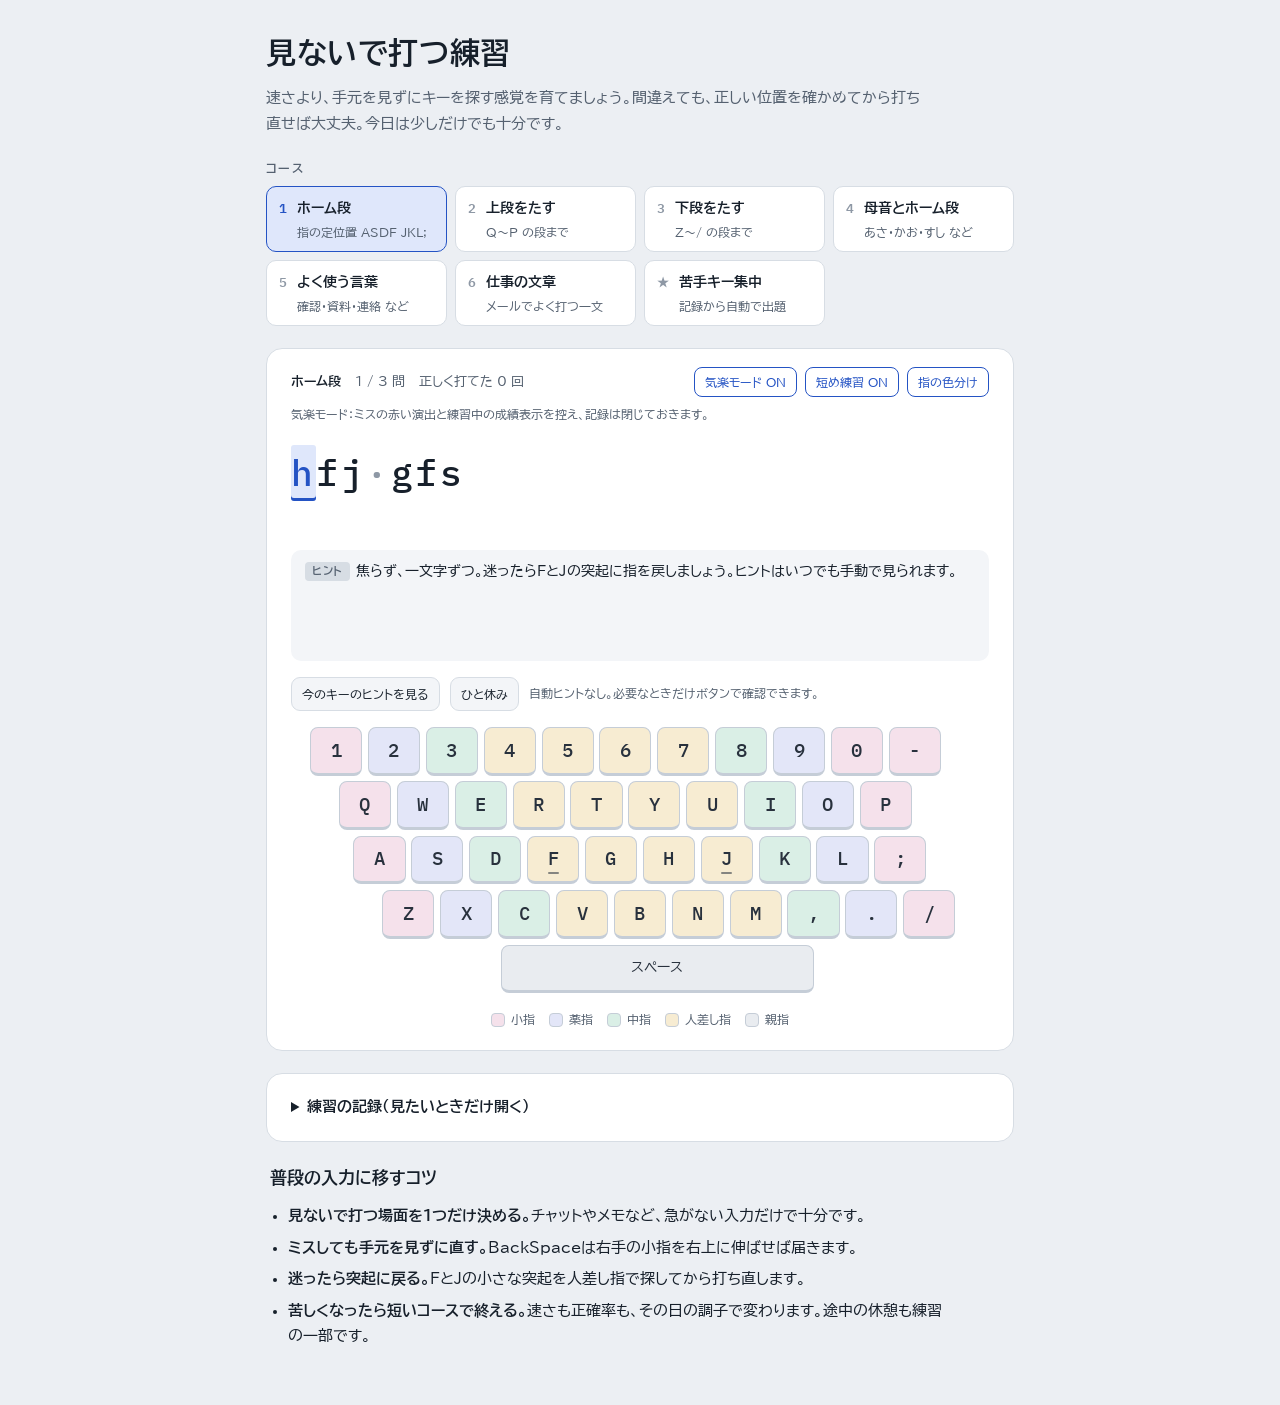
==== index.html @ 34142fe5 "Add files via upload" ====
<!doctype html><html><head><meta charset=utf8><meta name=viewport content="width=device-width,initial-scale=1,viewport-fit=cover"><style>:root{color-scheme:light;box-sizing:border-box;padding-top:env(safe-area-inset-top,0px);padding-bottom:env(safe-area-inset-bottom,0px)}html{scroll-padding-top:env(safe-area-inset-top,0px)}body{margin:0;padding:0;font:14px -apple-system,BlinkMacSystemFont,sans-serif;background:#fff;color:#000}img{max-width:100%}[hidden]:not([hidden=until-found i]){display:none!important}</style></head><body>
<title>見ないで打つ練習</title>
<meta name="claude:viewport-fit-sides" content="cover">
<link rel="preconnect" href="https://fonts.googleapis.com">
<link rel="preconnect" href="https://fonts.gstatic.com" crossorigin>
<link rel="stylesheet" href="https://fonts.googleapis.com/css2?family=BIZ+UDPGothic:wght@400;700&family=IBM+Plex+Mono:wght@500;600&display=swap">
<style>
/* Layout: one-column workbench. Course picker, then the practice card (prompt, instant feedback, keycap keyboard) as the hero; records and habits below. */
:root{
  --bg:#ECEFF3; --surface:#FFFFFF; --surface-2:#F3F5F8; --ink:#17202B; --ink-2:#556170; --ink-3:#8E98A5; --line:#D7DDE4;
  --accent:#2453C4; --accent-soft:#DFE7FB; --on-accent:#FFFFFF;
  --ok:#1C8253; --ok-soft:#DAF0E3; --miss:#C5352B; --miss-soft:#FBE0DD; --on-miss:#FFFFFF;
  --key:#FCFDFE; --key-edge:#C5CDD7; --key-ink:#28313D; --wrong-key:#B66B18; --wrong-key-ring:#F3D69C;
  --f-pinky:#F5E1EB; --f-ring:#E3E6F8; --f-middle:#DAEFE6; --f-index:#F7ECD2; --f-thumb:#E9ECF0;
  --font-jp:"BIZ UDPGothic","Hiragino Sans","Hiragino Kaku Gothic ProN","Yu Gothic","Meiryo",sans-serif;
  --font-mono:"IBM Plex Mono",ui-monospace,"SFMono-Regular",Menlo,Consolas,monospace;
}
@media (prefers-color-scheme: dark){
  :root:not([data-theme="light"]){
    --bg:#11151B; --surface:#192029; --surface-2:#202833; --ink:#E5E9EF; --ink-2:#A0AAB7; --ink-3:#6E7886; --line:#2C3541;
    --accent:#86A6F4; --accent-soft:#223152; --on-accent:#0F1830;
    --ok:#62CC97; --ok-soft:#173428; --miss:#F27D72; --miss-soft:#3F201D; --on-miss:#2A0E0B;
    --key:#232B36; --key-edge:#3A4452; --key-ink:#DCE2EA; --wrong-key:#EFB85A; --wrong-key-ring:#654720;
    --f-pinky:#3A2531; --f-ring:#272C47; --f-middle:#1D3630; --f-index:#3A3220; --f-thumb:#272D36;
    color-scheme:dark;
  }
}
:root[data-theme="dark"]{
  --bg:#11151B; --surface:#192029; --surface-2:#202833; --ink:#E5E9EF; --ink-2:#A0AAB7; --ink-3:#6E7886; --line:#2C3541;
  --accent:#86A6F4; --accent-soft:#223152; --on-accent:#0F1830;
  --ok:#62CC97; --ok-soft:#173428; --miss:#F27D72; --miss-soft:#3F201D; --on-miss:#2A0E0B;
  --key:#232B36; --key-edge:#3A4452; --key-ink:#DCE2EA; --wrong-key:#EFB85A; --wrong-key-ring:#654720;
  --f-pinky:#3A2531; --f-ring:#272C47; --f-middle:#1D3630; --f-index:#3A3220; --f-thumb:#272D36;
  color-scheme:dark;
}
*{box-sizing:border-box}
body{background:var(--bg);color:var(--ink);font-family:var(--font-jp);font-size:15px;line-height:1.7}
.wrap{max-width:780px;margin:0 auto;padding-left:max(16px,env(safe-area-inset-left,0px));padding-right:max(16px,env(safe-area-inset-right,0px));padding-block:28px 56px;display:grid;gap:22px}
h1,h2,h3{margin:0;text-wrap:balance}
p{margin:0}
button{font:inherit;color:inherit;cursor:pointer}
button:focus-visible{outline:2px solid var(--accent);outline-offset:2px}

.head h1{font-size:clamp(24px,5vw,30px);font-weight:700;letter-spacing:.02em}
.head p{color:var(--ink-2);margin-top:6px;max-width:60ch}
.notice{background:var(--accent-soft);color:var(--ink);border-radius:10px;padding:10px 14px;font-size:14px}

.label{font-size:12px;font-weight:700;letter-spacing:.12em;color:var(--ink-2)}
.courses{display:grid;grid-template-columns:repeat(auto-fill,minmax(168px,1fr));gap:8px;margin-top:8px}
.course{display:grid;grid-template-columns:auto 1fr;gap:2px 10px;align-items:baseline;text-align:left;padding:10px 12px;border:1px solid var(--line);border-radius:10px;background:var(--surface)}
.course:hover{border-color:var(--ink-3)}
.course .no{grid-row:span 2;font-family:var(--font-mono);font-weight:600;font-size:13px;color:var(--ink-3)}
.course .nm{font-weight:700;font-size:14px}
.course .ds{font-size:12px;color:var(--ink-2);line-height:1.5}
.course[aria-pressed="true"]{border-color:var(--accent);background:var(--accent-soft)}
.course[aria-pressed="true"] .no{color:var(--accent)}

.card{background:var(--surface);border:1px solid var(--line);border-radius:16px;padding:18px clamp(14px,3vw,24px) 20px}
.practice{display:grid;gap:16px}
.bar{display:flex;flex-wrap:wrap;gap:10px 16px;justify-content:space-between;align-items:center}
.meta{display:flex;flex-wrap:wrap;gap:4px 14px;font-size:13px;color:var(--ink-2);font-variant-numeric:tabular-nums}
.meta b{color:var(--ink)}
.opts{display:flex;flex-wrap:wrap;gap:8px;align-items:center}
.seg{display:inline-flex;align-items:center;border:1px solid var(--line);border-radius:8px;overflow:hidden;font-size:12px}
.seg-label{padding:4px 8px;color:var(--ink-2);background:var(--surface-2);border-right:1px solid var(--line)}
.seg button{border:0;background:transparent;padding:4px 9px}
.seg button[aria-pressed="true"]{background:var(--accent);color:var(--on-accent)}
.toggle{border:1px solid var(--line);border-radius:8px;background:transparent;padding:4px 10px;font-size:12px}
.toggle[aria-pressed="true"]{border-color:var(--accent);color:var(--accent)}

.stage{position:relative;display:grid;gap:12px;min-height:220px}
.prompt{display:grid;gap:4px;min-width:0}
.jp{font-size:clamp(20px,4.2vw,27px);font-weight:700;line-height:1.5}
.kana{font-size:16px;color:var(--ink-2);letter-spacing:.04em}
.kana.big{font-size:clamp(24px,5vw,32px);font-weight:700;color:var(--ink)}
.kana .done{color:var(--ink-3)}
.kana .cur{color:var(--accent);text-decoration:underline;text-underline-offset:5px;text-decoration-thickness:2px}
.romaji{font-family:var(--font-mono);font-weight:500;font-size:clamp(20px,4.4vw,28px);line-height:1.55;word-break:break-all;letter-spacing:.03em;margin-top:4px}
.romaji.big{font-size:clamp(26px,6vw,36px);letter-spacing:.08em}
.ch.done{color:var(--ink-3)}
.ch.sp{color:var(--ink-3)}
.ch.cur{color:var(--accent);background:var(--accent-soft);border-radius:3px;box-shadow:inset 0 -3px 0 var(--accent)}
.ch.cur.err{color:var(--miss);background:var(--miss-soft);box-shadow:inset 0 -3px 0 var(--miss);animation:shake .2s}
@keyframes shake{0%,100%{transform:none}25%{transform:translateX(-3px)}75%{transform:translateX(3px)}}
.ch{display:inline-block}

.fb{background:var(--surface-2);border-radius:10px;padding:10px 14px;font-size:14px;min-height:5.2em;display:grid;gap:4px;align-content:start}
#fbMain{transition:opacity .25s}
#fbMain.faded{opacity:.55}
.fb-hint{color:var(--accent);font-weight:700}
.diag{color:var(--ink-2);font-size:13px}
.tag{display:inline-block;font-size:11px;font-weight:700;letter-spacing:.06em;padding:0 7px;border-radius:4px;margin-right:6px;vertical-align:1px}
.tag.miss{background:var(--miss);color:var(--on-miss)}
.tag.tip{background:var(--line);color:var(--ink-2)}
kbd.kk{font-family:var(--font-mono);font-weight:600;padding:0 7px;border-radius:5px;border:1px solid var(--key-edge);border-bottom-width:2px;background:var(--key);color:var(--key-ink);font-size:.95em}
kbd.kk.miss{background:var(--miss);color:var(--on-miss);border-color:var(--miss)}
kbd.kk.ok{background:var(--ok-soft);color:var(--ok);border-color:var(--ok)}
kbd.kk.nx{background:var(--accent-soft);color:var(--accent);border-color:var(--accent)}

.veil{position:absolute;inset:0;border:1px dashed var(--accent);border-radius:12px;background:color-mix(in srgb,var(--surface) 88%,transparent);color:var(--accent);font-weight:700;font-size:15px;display:grid;place-items:center;padding:16px}

.summary{display:grid;gap:14px}
.sum-nums{display:grid;grid-template-columns:repeat(3,1fr);gap:8px}
.sum-nums div{display:grid;gap:0;padding:10px 12px;border-radius:10px;background:var(--surface-2)}
.sum-nums .n{font-family:var(--font-mono);font-weight:600;font-size:clamp(24px,5vw,32px);font-variant-numeric:tabular-nums;line-height:1.2}
.sum-nums .n small{font-size:.5em;margin-left:2px;color:var(--ink-2)}
.sum-nums .l{font-size:12px;color:var(--ink-2)}
.sum-msg{max-width:60ch}
.sum-miss h3,.rec h3{font-size:13px;font-weight:700;color:var(--ink-2);margin-bottom:6px}
.plist{list-style:none;margin:0;padding:0;display:grid;gap:6px;font-size:14px}
.plist li{display:grid;gap:0}
.plist .d{font-size:12px;color:var(--ink-2)}
.sum-actions{display:flex;flex-wrap:wrap;gap:8px}
.btn{border:1px solid var(--line);background:var(--surface);border-radius:9px;padding:8px 14px;font-weight:700;font-size:14px}
.btn.primary{background:var(--accent);border-color:var(--accent);color:var(--on-accent)}
.btn kbd{font-family:var(--font-mono);font-size:11px;font-weight:500;opacity:.8;margin-left:6px}

.kb{container-type:inline-size;width:100%;max-width:660px;margin-inline:auto}
.kb.mini{max-width:420px;margin-inline:0}
.kb-rows{--k:min(54px,7.4vw);display:grid;gap:calc(var(--k)*.1)}
@supports (width:1cqw){.kb-rows{--k:calc(100cqw / 11.4)}}
.kb-row{display:flex;gap:calc(var(--k)*.1);padding-left:calc(var(--k)*var(--off,0))}
.space-row{padding-left:calc(var(--k)*3.3)}
.key{position:relative;flex:none;width:calc(var(--k)*.9);height:calc(var(--k)*.84);display:grid;place-items:center;background:var(--key);border:1px solid var(--key-edge);border-bottom-width:3px;border-radius:calc(var(--k)*.14);font-family:var(--font-mono);font-weight:500;font-size:max(10px,calc(var(--k)*.32));color:var(--key-ink);transition:background-color .15s,color .15s,border-color .15s}
.key.space{width:calc(var(--k)*5.4);font-family:var(--font-jp);font-size:max(10px,calc(var(--k)*.24))}
.key.bump::after{content:"";position:absolute;bottom:16%;left:39%;width:22%;height:2px;border-radius:1px;background:currentColor;opacity:.55}
.kb.fingers .key.f-pinky{background:var(--f-pinky)}
.kb.fingers .key.f-ring{background:var(--f-ring)}
.kb.fingers .key.f-middle{background:var(--f-middle)}
.kb.fingers .key.f-index{background:var(--f-index)}
.kb.fingers .key.f-thumb{background:var(--f-thumb)}
.key.is-next{background:var(--accent-soft)!important;border-color:var(--accent);color:var(--accent);box-shadow:0 0 0 2px var(--accent)}
.key.is-miss{background:var(--key)!important;border:2px solid var(--wrong-key);border-bottom-width:3px;color:var(--key-ink);box-shadow:0 0 0 3px var(--wrong-key-ring);z-index:2}
.key.is-roundmiss{background:var(--miss-soft)!important;border-color:var(--miss);color:var(--miss)}
.key.is-roundmiss::before{content:attr(data-n);position:absolute;top:-7px;right:-7px;min-width:17px;height:17px;padding:0 4px;border-radius:9px;background:var(--miss);color:var(--on-miss);font-size:10px;line-height:17px;text-align:center;font-family:var(--font-mono);z-index:1}
.key.hit{animation:hit .16s ease-out}
@keyframes hit{0%{transform:translateY(2px)}100%{transform:none}}
.key.heat{background:color-mix(in srgb,var(--miss) var(--h),var(--key))!important}
.key.heat.hot{color:var(--on-miss);border-color:var(--miss)}

.legend{display:flex;flex-wrap:wrap;gap:6px 14px;justify-content:center;font-size:12px;color:var(--ink-2)}
.legend span{display:inline-flex;align-items:center;gap:6px}
.legend i{width:14px;height:14px;border-radius:4px;border:1px solid var(--key-edge);display:inline-block}

.rec{display:grid;gap:18px}
.rec-head{display:flex;flex-wrap:wrap;gap:8px;justify-content:space-between;align-items:center}
.rec-head h2,.tips h2{font-size:17px;font-weight:700}
.rec-grid{display:grid;grid-template-columns:minmax(0,1.25fr) minmax(0,1fr);gap:20px;align-items:start}
.note{font-size:12px;color:var(--ink-2);margin-top:8px}
.empty{font-size:14px;color:var(--ink-2)}
.reset{display:flex;gap:6px;align-items:center;font-size:13px}
.reset .btn{padding:4px 10px;font-size:12px}
.reset .btn.danger{background:var(--miss);border-color:var(--miss);color:var(--on-miss)}
.tbl-wrap{overflow-x:auto}
table{border-collapse:collapse;width:100%;font-size:13px;font-variant-numeric:tabular-nums}
th,td{text-align:left;padding:6px 10px 6px 0;border-bottom:1px solid var(--line);white-space:nowrap}
th{font-weight:700;color:var(--ink-2);font-size:12px}
td.num,th.num{text-align:right}

.tips{display:grid;gap:10px;padding-inline:4px}
.tips ul{margin:0;padding-left:1.2em;display:grid;gap:6px;max-width:62ch}
.tips b{font-weight:700}

/* 静かに学べる補助UI */
/* 間違えて押したキーは、穏やかな琥珀色の枠で場所を知らせる。 */
.key-guide{display:flex;flex-wrap:wrap;align-items:center;justify-content:center;gap:8px 20px;margin-top:12px;padding:9px 12px;border-radius:9px;background:var(--surface-2);color:var(--ink-2);font-size:12px}
.key-guide span{display:inline-flex;align-items:center;gap:7px}
.key-guide .swatch{display:inline-block;width:15px;height:15px;border-radius:4px;background:var(--key);border:2px solid var(--wrong-key);box-shadow:0 0 0 2px var(--wrong-key-ring)}
.key-guide .swatch.next{background:var(--accent-soft);border-color:var(--accent);box-shadow:0 0 0 2px var(--accent-soft)}
.practice-actions{display:flex;flex-wrap:wrap;align-items:center;gap:8px 10px}
.practice-actions .btn{font-size:12px;padding:6px 10px}
.btn.subtle{background:var(--surface-2);border-color:var(--line);font-weight:500}
.practice-note{font-size:12px;color:var(--ink-2);line-height:1.6}
.mode-desc{color:var(--ink-2);font-size:12px;line-height:1.7;margin-top:-9px}
.pause-panel{position:absolute;inset:0;z-index:3;background:var(--surface);border:1px solid var(--line);border-radius:12px;display:grid;place-items:center;text-align:center;padding:20px}
.pause-panel>div{display:grid;justify-items:center;gap:12px;max-width:35ch}
.pause-panel p{color:var(--ink-2);font-size:14px}
.pause-panel .pause-title{font-weight:700;color:var(--ink);font-size:20px}
.record-summary{cursor:pointer;font-weight:700;padding:2px 0;list-style-position:inside}
.records-content{display:grid;gap:18px;padding-top:20px}
.sum-nums.calm{grid-template-columns:repeat(2,1fr)}
.sum-miss details,.sum-miss summary{font-size:13px}
.sum-miss summary{cursor:pointer;color:var(--ink-2);font-weight:700;margin-bottom:8px}
.practice.is-calm .ch.cur.err{animation:none}
@media(max-width:420px){.sum-nums.calm .n{font-size:23px}}


@media (max-width:620px){.rec-grid{grid-template-columns:minmax(0,1fr)}.kb.mini{max-width:none}}
@media (prefers-reduced-motion:reduce){.ch.cur.err,.key.hit{animation:none}*{transition:none!important}}
</style>

<div class="wrap">
  <header class="head">
    <h1>見ないで打つ練習</h1>
    <p>速さより、手元を見ずにキーを探す感覚を育てましょう。間違えても、正しい位置を確かめてから打ち直せば大丈夫。今日は少しだけでも十分です。</p>
  </header>

  <p class="notice" id="touchNote" hidden>このページはパソコンのキーボードで使います。PCのブラウザでこのページを開いて練習してください。</p>

  <section aria-labelledby="cTitle">
    <h2 id="cTitle" class="label">コース</h2>
    <div class="courses" id="courses"></div>
  </section>

  <section class="card practice" aria-label="練習">
    <div class="bar">
      <div class="meta" id="meta"></div>
      <div class="opts">
        <button class="toggle" id="calmBtn" aria-pressed="true">気楽モード ON</button>
        <button class="toggle" id="shortBtn" aria-pressed="true">短め練習 ON</button>
        <button class="toggle" id="fingerBtn" aria-pressed="true">指の色分け</button>
      </div>
    </div>
    <p class="mode-desc" id="modeDesc">気楽モードではミスの赤い演出と練習中の成績表示を控え、記録は閉じておきます。</p>

    <div class="stage">
      <div class="prompt" id="prompt">
        <p class="jp" id="jp"></p>
        <p class="kana" id="kana"></p>
        <p class="romaji" id="romaji" aria-label="打つローマ字"></p>
      </div>
      <div class="fb" id="fb" aria-live="polite">
        <p id="fbMain"></p>
        <p id="fbHint" class="fb-hint"></p>
      </div>
      <div class="summary" id="summary" hidden></div>
      <div class="pause-panel" id="pausePanel" hidden>
        <div>
          <p class="pause-title">ひと休みしましょう</p>
          <p>肩と指の力を抜いて、再開したくなったら戻ってください。休憩時間は打鍵速度の計算に含めません。</p>
          <button class="btn primary" id="resumeBtn">練習に戻る</button>
        </div>
      </div>
      <button class="veil" id="veil" hidden>ここをクリックしてから打ち始めてください</button>
    </div>

    <div class="practice-actions" id="practiceActions">
      <button class="btn subtle" id="revealBtn" type="button">今のキーのヒントを見る</button>
      <button class="btn subtle" id="pauseBtn" type="button">ひと休み</button>
      <span class="practice-note">自動ヒントなし。必要なときだけボタンで確認できます。</span>
    </div>
    <div class="kb fingers" id="kb"></div>
    <div class="key-guide" id="keyGuide" hidden aria-live="polite"></div>
    <div class="legend" aria-label="指の色">
      <span><i style="background:var(--f-pinky)"></i>小指</span>
      <span><i style="background:var(--f-ring)"></i>薬指</span>
      <span><i style="background:var(--f-middle)"></i>中指</span>
      <span><i style="background:var(--f-index)"></i>人差し指</span>
      <span><i style="background:var(--f-thumb)"></i>親指</span>
    </div>
  </section>

  <section class="card rec" aria-label="練習の記録">
    <details id="recordsFold" open>
      <summary class="record-summary">練習の記録（見たいときだけ開く）</summary>
      <div class="records-content">
    <div class="rec-head">
      <h2 id="rTitle">間違えやすいキー</h2>
      <div class="reset" id="reset"></div>
    </div>
    <div class="rec-grid">
      <div>
        <div class="kb mini" id="kbHeat"></div>
        <p class="note">赤いほどミスの割合が高いキーです（3回以上打ったキーだけ色がつきます）。</p>
      </div>
      <div style="display:grid;gap:16px">
        <div><h3>ミスの多いキー</h3><div id="weakList"></div></div>
        <div><h3>よくある押し間違い</h3><div id="pairList"></div></div>
      </div>
    </div>
    <div>
      <h3>最近の練習</h3>
      <div class="tbl-wrap" id="hist"></div>
    </div>
      </div>
    </details>
  </section>

  <section class="tips" aria-labelledby="tTitle">
    <h2 id="tTitle">普段の入力に移すコツ</h2>
    <ul>
      <li><b>見ないで打つ場面を1つだけ決める。</b>チャットやメモなど、急がない入力だけで十分です。</li>
      <li><b>ミスしても手元を見ずに直す。</b>BackSpaceは右手の小指を右上に伸ばせば届きます。</li>
      <li><b>迷ったら突起に戻る。</b>FとJの小さな突起を人差し指で探してから打ち直します。</li>
      <li><b>苦しくなったら短いコースで終える。</b>速さも正確率も、その日の調子で変わります。途中の休憩も練習の一部です。</li>
    </ul>
  </section>
</div>

<script>
(function(){
"use strict";
// ---------- keyboard model ----------
const ROWS=[
  {off:0,   keys:"1234567890-".split("")},
  {off:0.5, keys:"qwertyuiop".split("")},
  {off:0.75,keys:"asdfghjkl;".split("")},
  {off:1.25,keys:"zxcvbnm,./".split("")}
];
const COLF=["L5","L4","L3","L2","L2","R2","R2","R3","R4","R5","R5"];
const KEY={};
ROWS.forEach((row,r)=>row.keys.forEach((k,c)=>{KEY[k]={f:COLF[c],r:r};}));
KEY[" "]={f:"T",r:4};
const FN={L5:"左手の小指",L4:"左手の薬指",L3:"左手の中指",L2:"左手の人差し指",R2:"右手の人差し指",R3:"右手の中指",R4:"右手の薬指",R5:"右手の小指",T:"親指"};
const FCLS={L5:"pinky",L4:"ring",L3:"middle",L2:"index",R2:"index",R3:"middle",R4:"ring",R5:"pinky",T:"thumb"};
const ROWN=["数字の段","上の段","ホーム段","下の段","スペース"];
const lab=k=>k===" "?"スペース":k.toUpperCase();
const esc=s=>String(s).replace(/[&<>"]/g,c=>({"&":"&amp;","<":"&lt;",">":"&gt;",'"':"&quot;"}[c]));

function diag(exp,got){
  const a=KEY[exp],b=KEY[got]; if(!a||!b) return "";
  if(a.f==="T") return "スペースキーは親指で打ちます。";
  if(b.f==="T") return "スペースキーを押していました。";
  if(a.f===b.f){
    if(a.r!==b.r) return "指は合っています。"+ROWN[b.r]+"を押していて、正しくは"+ROWN[a.r]+"です。";
    return "指は合っています。人差し指が受け持つ2列のうち、となりの列を押しています。";
  }
  if(a.f[0]===b.f[0]) return "同じ手の別の指です。"+FN[a.f].slice(3)+"で打つキーに、"+FN[b.f].slice(3)+"が出ていました。";
  return "反対の手のキーです。"+FN[a.f]+"で打ちます。";
}
function shortDiag(exp,got){
  const a=KEY[exp],b=KEY[got]; if(!a||!b) return "";
  if(a.f===b.f) return a.r!==b.r?"指は正しく、段がずれています":"指は正しく、列がずれています";
  if(a.f!=="T"&&b.f!=="T"&&a.f[0]===b.f[0]) return "同じ手の別の指を使っています";
  return "反対の手を使っています";
}

// ---------- romaji engine ----------
const BASE={},YOUON={};
function parse(src,dst){src.trim().split(/\s+/).forEach(p=>{const i=p.indexOf(":");dst[p.slice(0,i)]=p.slice(i+1).split("/");});}
parse("あ:a い:i う:u/wu え:e お:o か:ka/ca き:ki く:ku/cu/qu け:ke こ:ko/co さ:sa し:shi/si/ci す:su せ:se/ce そ:so た:ta ち:chi/ti つ:tsu/tu て:te と:to な:na に:ni ぬ:nu ね:ne の:no は:ha ひ:hi ふ:fu/hu へ:he ほ:ho ま:ma み:mi む:mu め:me も:mo や:ya ゆ:yu よ:yo ら:ra り:ri る:ru れ:re ろ:ro わ:wa を:wo が:ga ぎ:gi ぐ:gu げ:ge ご:go ざ:za じ:ji/zi ず:zu ぜ:ze ぞ:zo だ:da ぢ:di づ:du で:de ど:do ば:ba び:bi ぶ:bu べ:be ぼ:bo ぱ:pa ぴ:pi ぷ:pu ぺ:pe ぽ:po ぁ:la/xa ぃ:li/xi ぅ:lu/xu ぇ:le/xe ぉ:lo/xo ゃ:lya/xya ゅ:lyu/xyu ょ:lyo/xyo ー:- 、:, 。:.",BASE);
parse("きゃ:kya きゅ:kyu きょ:kyo しゃ:sha/sya しゅ:shu/syu しょ:sho/syo しぇ:she/sye ちゃ:cha/tya/cya ちゅ:chu/tyu/cyu ちょ:cho/tyo/cyo ちぇ:che/tye/cye にゃ:nya にゅ:nyu にょ:nyo ひゃ:hya ひゅ:hyu ひょ:hyo みゃ:mya みゅ:myu みょ:myo りゃ:rya りゅ:ryu りょ:ryo ぎゃ:gya ぎゅ:gyu ぎょ:gyo じゃ:ja/zya/jya じゅ:ju/zyu/jyu じょ:jo/zyo/jyo じぇ:je/zye/jye びゃ:bya びゅ:byu びょ:byo ぴゃ:pya ぴゅ:pyu ぴょ:pyo ふぁ:fa ふぃ:fi ふぇ:fe ふぉ:fo てぃ:thi でぃ:dhi",YOUON);
Object.keys(YOUON).forEach(k=>{
  const a=k[0],b=k[1],extra=[];
  (BASE[a]||[]).forEach(x=>(BASE[b]||[]).forEach(y=>extra.push(x+y)));
  YOUON[k]=Array.from(new Set(YOUON[k].concat(extra)));
});
const uniq=a=>Array.from(new Set(a));

function tokenize(s){
  const raw=[];
  for(let i=0;i<s.length;){
    const two=s.slice(i,i+2);
    if(YOUON[two]){raw.push({k:two,opts:YOUON[two]});i+=2;continue;}
    const c=s[i];
    if(c==="っ"||c==="ん"){raw.push({k:c});i++;continue;}
    raw.push({k:c,opts:BASE[c]||[c.toLowerCase()]});i++;
  }
  const out=[];
  for(let i=raw.length-1;i>=0;i--){
    const u=raw[i],next=out[0];
    if(u.k==="ん"){
      const single=next&&next.opts.every(o=>/^[bcdfghjklmpqrstvwxz]/.test(o));
      out.unshift({k:"ん",opts:single?["n","nn","xn"]:["nn","xn"]});
    }else if(u.k==="っ"){
      const cons=next?next.opts.filter(o=>/^[bcdfghjkmpqrstvwyz]/.test(o)):[];
      const small=["ltu","xtu","ltsu","xtsu"];
      if(next&&!next.merged&&cons.length){
        const opts=cons.map(o=>o[0]+o);
        small.forEach(s=>next.opts.forEach(o=>opts.push(s+o)));
        out[0]={k:"っ"+next.k,opts:uniq(opts),merged:true};
      }else out.unshift({k:"っ",opts:small});
    }else out.unshift(u);
  }
  return out;
}

function Engine(units){this.u=units;this.i=0;this.buf="";this.typed=[];this.done=units.length===0;}
Engine.prototype.disp=function(k,buf){const u=this.u[k];return u.opts.find(o=>o.startsWith(buf))||u.opts[0];};
Engine.prototype.expected=function(){
  if(this.done) return null;
  const d=this.disp(this.i,this.buf);
  if(d.length>this.buf.length) return d[this.buf.length];
  return this.i+1<this.u.length?this.disp(this.i+1,"")[0]:null;
};
Engine.prototype.complete=function(){this.typed.push(this.buf);this.i++;this.buf="";if(this.i>=this.u.length)this.done=true;};
Engine.prototype.feed=function(ch){
  const u=this.u[this.i],nb=this.buf+ch;
  const cand=u.opts.filter(o=>o.startsWith(nb));
  if(cand.length){
    this.buf=nb;
    if(cand.indexOf(nb)>=0&&!cand.some(o=>o.length>nb.length)) this.complete();
    return true;
  }
  if(this.buf&&u.opts.indexOf(this.buf)>=0&&this.i+1<this.u.length){this.complete();return this.feed(ch);}
  return false;
};

// ---------- content ----------
const VOWEL="あい いえ うえ あおい いいえ かお あさ いか あき かき すし あし いけ さけ しお こえ ふく あじ はし すき かさ おかし かぐ しか すいか さがす はこ ほし ふえ あかい おおきい かしこい きく かす".split(" ");
const WORDS=[["確認","かくにん"],["資料","しりょう"],["会議","かいぎ"],["連絡","れんらく"],["提出","ていしゅつ"],["共有","きょうゆう"],["予定","よてい"],["仕事","しごと"],["会社","かいしゃ"],["メール","めーる"],["電話","でんわ"],["報告","ほうこく"],["相談","そうだん"],["内容","ないよう"],["時間","じかん"],["企画","きかく"],["経理","けいり"],["在庫","ざいこ"],["出荷","しゅっか"],["納期","のうき"],["部署","ぶしょ"],["上司","じょうし"],["同期","どうき"],["ありがとう","ありがとう"],["よろしく","よろしく"],["すみません","すみません"],["お願い","おねがい"],["ちょっと","ちょっと"],["日本","にほん"],["東京","とうきょう"],["今日","きょう"],["明日","あした"],["来週","らいしゅう"],["請求書","せいきゅうしょ"],["見積もり","みつもり"],["担当","たんとう"],["変更","へんこう"],["対応","たいおう"],["結果","けっか"],["調整","ちょうせい"],["取引先","とりひきさき"],["営業","えいぎょう"],["会計","かいけい"],["データ","でーた"],["ファイル","ふぁいる"]];
const SENT=[["お疲れ様です。","おつかれさまです。"],["ご確認よろしくお願いいたします。","ごかくにんよろしくおねがいいたします。"],["承知しました。","しょうちしました。"],["本日の資料を共有します。","ほんじつのしりょうをきょうゆうします。"],["少々お待ちください。","しょうしょうおまちください。"],["明日までに提出します。","あしたまでにていしゅつします。"],["会議の日程を調整させてください。","かいぎのにっていをちょうせいさせてください。"],["添付ファイルをご確認ください。","てんぷふぁいるをごかくにんください。"],["引き続きよろしくお願いします。","ひきつづきよろしくおねがいします。"],["ご連絡ありがとうございます。","ごれんらくありがとうございます。"],["返信が遅くなり申し訳ありません。","へんしんがおそくなりもうしわけありません。"],["在庫の数量を確認しました。","ざいこのすうりょうをかくにんしました。"],["来週の打ち合わせは水曜日です。","らいしゅうのうちあわせはすいようびです。"],["見積書を作成しました。","みつもりしょをさくせいしました。"],["議事録を共有いたします。","ぎじろくをきょうゆういたします。"],["担当者に確認してご連絡します。","たんとうしゃにかくにんしてごれんらくします。"],["修正版を送付します。","しゅうせいばんをそうふします。"],["何卒よろしくお願い申し上げます。","なにとぞよろしくおねがいもうしあげます。"],["先ほどの件、承知いたしました。","さきほどのけん、しょうちいたしました。"],["出荷予定日をお知らせします。","しゅっかよていびをおしらせします。"],["今週中に回答いたします。","こんしゅうちゅうにかいとういたします。"],["念のため再送いたします。","ねんのためさいそういたします。"],["本件について相談させてください。","ほんけんについてそうだんさせてください。"],["お手数をおかけします。","おてすうをおかけします。"]];

const rnd=n=>Math.floor(Math.random()*n);
function shuffle(a){a=a.slice();for(let i=a.length-1;i>0;i--){const j=rnd(i+1);[a[i],a[j]]=[a[j],a[i]];}return a;}
const kanaItem=(jp,kana)=>({jp:jp,kana:kana,units:tokenize(kana)});
const rawItem=s=>({raw:true,units:s.split("").map(c=>({k:c,opts:[c]}))});
function rawLine(pool,focus){
  const g=[];
  for(let n=0;n<5;n++){
    const len=3+rnd(2);let s="";
    for(let i=0;i<len;i++){const src=focus&&Math.random()<0.55?focus:pool;s+=src[rnd(src.length)];}
    g.push(s);
  }
  return rawItem(g.join(" "));
}
const defRomaji=kana=>tokenize(kana).map(u=>u.opts[0]).join("");

const COURSES=[
  {id:"home",no:"1",name:"ホーム段",ds:"指の定位置 ASDF JKL;",gen:()=>({items:Array.from({length:6},()=>rawLine("asdfjkl;","asdfghjkl;"))})},
  {id:"upper",no:"2",name:"上段をたす",ds:"Q〜P の段まで",gen:()=>({items:Array.from({length:6},()=>rawLine("asdfghjkl","qwertyuiop"))})},
  {id:"lower",no:"3",name:"下段をたす",ds:"Z〜/ の段まで",gen:()=>({items:Array.from({length:6},()=>rawLine("asdfghjkl","zxcvbnm,."))})},
  {id:"vowel",no:"4",name:"母音とホーム段",ds:"あさ・かお・すし など",gen:()=>({items:shuffle(VOWEL).slice(0,12).map(k=>kanaItem(k,k))})},
  {id:"words",no:"5",name:"よく使う言葉",ds:"確認・資料・連絡 など",gen:()=>({items:shuffle(WORDS).slice(0,12).map(w=>kanaItem(w[0],w[1]))})},
  {id:"sent",no:"6",name:"仕事の文章",ds:"メールでよく打つ一文",gen:()=>({items:shuffle(SENT).slice(0,5).map(w=>kanaItem(w[0],w[1]))})},
  {id:"weak",no:"★",name:"苦手キー集中",ds:"記録から自動で出題",gen:genWeak}
];
const COURSE={};COURSES.forEach(c=>{COURSE[c.id]=c;});

function weakKeys(min){
  return Object.keys(store.keys).filter(k=>k!==" ").map(k=>{const v=store.keys[k];return {k:k,n:v.n,miss:v.miss,rate:v.n?v.miss/v.n:0};})
    .filter(x=>x.n>=(min||5)&&x.miss>=2).sort((a,b)=>b.rate-a.rate||b.miss-a.miss);
}
function genWeak(){
  const w=weakKeys(5).slice(0,4).map(x=>x.k);
  if(!w.length) return {items:shuffle(WORDS).slice(0,10).map(x=>kanaItem(x[0],x[1])),note:"まだ記録が少ないので、よく使う言葉から出題しています。他のコースで練習すると、ここに苦手キーが集まります。"};
  const set=new Set(w);
  const pool=WORDS.concat(VOWEL.map(k=>[k,k])).map(p=>{const r=defRomaji(p[1]);let s=0;for(const c of r) if(set.has(c)) s++;return {p:p,s:s};})
    .filter(x=>x.s>0).sort((a,b)=>b.s-a.s).slice(0,24);
  const picks=shuffle(pool);
  const items=[];let j=0;
  for(let i=0;i<10;i++){
    if(i%3===2||!picks.length) items.push(rawLine("asdfjkl",w.join("")));
    else{const x=picks[j++%picks.length];items.push(kanaItem(x.p[0],x.p[1]));}
  }
  return {items:items,note:"苦手キー："+w.map(lab).join("・")+" を多めに出題しています。"};
}

// ---------- storage ----------
const SKEY="mienai-uchi-v1";
function load(){
  let s=null;
  try{s=JSON.parse(localStorage.getItem(SKEY)||"null");}catch(e){}
  if(!s||typeof s!=="object") s={};
  s.keys=s.keys||{};s.pairs=s.pairs||{};s.hist=s.hist||[];
  s.set=Object.assign({fingers:true,course:"home",calm:true,short:true},s.set||{});
  // 過去に保存された自動ヒント設定もすべて無効化する。
  s.set.hint=-1;
  if(!COURSE[s.set.course]) s.set.course="home";
  return s;
}
function save(){try{localStorage.setItem(SKEY,JSON.stringify(store));}catch(e){}}
const store=load();
function rec(k,miss,got){
  if(!k||!KEY[k]) return;
  const v=store.keys[k]||(store.keys[k]={n:0,miss:0});
  v.n++;
  if(miss){v.miss++;const p=k+">"+got;store.pairs[p]=(store.pairs[p]||0)+1;}
}

// ---------- dom ----------
const $=id=>document.getElementById(id);
const els={courses:$("courses"),meta:$("meta"),jp:$("jp"),kana:$("kana"),romaji:$("romaji"),fb:$("fb"),fbMain:$("fbMain"),fbHint:$("fbHint"),prompt:$("prompt"),summary:$("summary"),veil:$("veil"),kb:$("kb"),kbHeat:$("kbHeat"),weakList:$("weakList"),pairList:$("pairList"),hist:$("hist"),reset:$("reset"),fingerBtn:$("fingerBtn"),calmBtn:$("calmBtn"),shortBtn:$("shortBtn"),practiceActions:$("practiceActions"),pausePanel:$("pausePanel"),recordsFold:$("recordsFold"),keyGuide:$("keyGuide")};

function buildKb(el){
  let h='<div class="kb-rows">';
  ROWS.forEach(row=>{
    h+='<div class="kb-row" style="--off:'+row.off+'">';
    row.keys.forEach(k=>{h+='<div class="key f-'+FCLS[KEY[k].f]+(k==="f"||k==="j"?" bump":"")+'" data-k="'+esc(k)+'"><span>'+esc(lab(k))+"</span></div>";});
    h+="</div>";
  });
  h+='<div class="kb-row space-row"><div class="key f-thumb space" data-k=" "><span>スペース</span></div></div></div>';
  el.innerHTML=h;
  const map={};el.querySelectorAll(".key").forEach(n=>{map[n.dataset.k]=n;});
  return map;
}
const K=buildKb(els.kb);
const KH=buildKb(els.kbHeat);

function renderCourses(){
  els.courses.innerHTML=COURSES.map(c=>'<button class="course" data-c="'+c.id+'" aria-pressed="'+(round&&round.course.id===c.id)+'"><span class="no">'+c.no+'</span><span class="nm">'+esc(c.name)+'</span><span class="ds">'+esc(c.ds)+"</span></button>").join("");
}
els.courses.addEventListener("click",e=>{const b=e.target.closest(".course");if(b) startRound(b.dataset.c);});

// settings
function applySettings(){
  els.kb.classList.toggle("fingers",!!store.set.fingers);
  els.fingerBtn.setAttribute("aria-pressed",String(!!store.set.fingers));
  els.calmBtn.setAttribute("aria-pressed",String(!!store.set.calm));
  els.calmBtn.textContent="気楽モード "+(store.set.calm?"ON":"OFF");
  els.shortBtn.setAttribute("aria-pressed",String(!!store.set.short));
  els.shortBtn.textContent="短め練習 "+(store.set.short?"ON":"OFF");
  $("kb").classList.toggle("calm",!!store.set.calm);
  document.querySelector(".practice").classList.toggle("is-calm",!!store.set.calm);
  $("modeDesc").textContent=store.set.calm
    ?"気楽モード：ミスの赤い演出と練習中の成績表示を控え、記録は閉じておきます。"
    :"通常モード：ミスと正確率も確認できます。気になるときは気楽モードへ戻せます。";
}
els.fingerBtn.addEventListener("click",()=>{store.set.fingers=!store.set.fingers;save();applySettings();});
els.calmBtn.addEventListener("click",()=>{
  store.set.calm=!store.set.calm;save();applySettings();
  els.recordsFold.open=!store.set.calm;
  if(view==="typing"){round.err=false;renderMeta();renderPrompt();setIdle();clearKeys(false);els.keyGuide.hidden=true;hideHint();}
});
els.shortBtn.addEventListener("click",()=>{
  store.set.short=!store.set.short;save();applySettings();
  // 長さの変更は次のラウンドから適用し、進行中の練習はそのまま続けられます。
  if(view==="typing") els.fbMain.textContent="練習の長さは次の開始時から変わります。";
});
document.addEventListener("click",e=>{const b=e.target.closest("button");if(b&&e.detail>0&&b!==els.veil) setTimeout(()=>b.blur(),0);});

// ---------- round ----------
let round=null,engine=null,view="typing";
const TIP="焦らず、一文字ずつ。迷ったらFとJの突起に指を戻しましょう。ヒントはいつでも手動で見られます。";

function setIdle(){
  els.fbMain.classList.remove("faded");
  els.fbMain.innerHTML='<span class="tag tip">ヒント</span>'+esc(round&&round.note?round.note:TIP);
}
function startRound(id){
  const c=COURSE[id]||COURSE.home;
  store.set.course=c.id;save();
  const g=c.gen();
  let items=g.items;
  if(store.set.short){
    const limit=c.id==="sent"?1:["words","vowel","weak"].includes(c.id)?4:3;
    items=items.slice(0,limit).map(it=>it.raw?rawItem(it.units.map(u=>u.k).join("").split(" ").slice(0,2).join(" ")):it);
  }
  round={course:c,items:items,note:g.note||"",i:0,correct:0,miss:0,started:false,t0:0,pauseMs:0,pauseStart:0,pairs:{},keyMiss:{},err:false};
  view="typing";
  els.pausePanel.hidden=true;
  els.practiceActions.hidden=false;
  clearKeys(true);els.keyGuide.hidden=true;
  els.summary.hidden=true;els.prompt.hidden=false;els.fb.hidden=false;
  setIdle();
  renderCourses();
  loadItem();
  updVeil();
}
function loadItem(){
  engine=new Engine(round.items[round.i].units);
  round.err=false;
  setIdle();
  renderPrompt();renderMeta();
  clearKeys(false);els.keyGuide.hidden=true;
  hideHint();
}
function acc(){const t=round.correct+round.miss;return t?Math.round(round.correct/t*1000)/10:null;}
function renderMeta(){
  const a=acc();
  const common="<b>"+esc(round.course.name)+"</b><span>"+(round.i+1)+" / "+round.items.length+" 問</span>";
  els.meta.innerHTML=store.set.calm?common+"<span>正しく打てた "+round.correct+" 回</span>":common+"<span>正確率 "+(a==null?"—":a+"%")+"</span><span>ミス "+round.miss+"</span>";
}
function chSpan(c,cls){const sp=c===" ";return '<span class="ch '+cls+(sp?" sp":"")+'">'+(sp?"·":esc(c))+"</span>";}
function renderPrompt(){
  const it=round.items[round.i];
  const kanaOnly=!it.raw&&it.jp===it.kana;
  els.jp.hidden=!!it.raw||kanaOnly;
  els.jp.textContent=it.jp||"";
  els.kana.hidden=!!it.raw;
  els.kana.classList.toggle("big",kanaOnly);
  els.romaji.classList.toggle("big",!!it.raw);
  if(!it.raw) els.kana.innerHTML=engine.u.map((u,i)=>'<span class="'+(i<engine.i?"done":i===engine.i?"cur":"")+'">'+esc(u.k)+"</span>").join("");
  let h="",cur=false;
  engine.u.forEach((u,i)=>{
    let d="",t="";
    if(i<engine.i) d=engine.typed[i];
    else if(i===engine.i){d=engine.buf;t=engine.disp(i,engine.buf).slice(engine.buf.length);}
    else t=engine.disp(i,"");
    for(const c of d) h+=chSpan(c,"done");
    for(const c of t){h+=chSpan(c,cur?"":"cur"+(round.err?" err":""));cur=true;}
  });
  els.romaji.innerHTML=h;
}

// key visuals
function clearKeys(all){
  Object.values(K).forEach(n=>{n.classList.remove("is-next","is-miss");if(all){n.classList.remove("is-roundmiss");n.removeAttribute("data-n");}});
}
function flash(k){const n=K[k];if(!n) return;n.classList.remove("hit");void n.offsetWidth;n.classList.add("hit");}
function hideHint(){els.fbHint.textContent="";Object.values(K).forEach(n=>n.classList.remove("is-next"));}
function showHint(){
  if(view!=="typing"||!engine) return;
  const e=engine.expected();if(!e||!KEY[e]) return;
  if(K[e]) K[e].classList.add("is-next");
  els.fbHint.innerHTML='次は <kbd class="kk nx">'+esc(lab(e))+"</kbd>　"+FN[KEY[e].f]+"・"+ROWN[KEY[e].r];
}
$("revealBtn").addEventListener("click",()=>{if(view==="typing"){hideHint();showHint();}});
$("pauseBtn").addEventListener("click",pauseRound);
$("resumeBtn").addEventListener("click",resumeRound);
function pauseRound(){
  if(view!=="typing") return;
  round.pauseStart=round.started?performance.now():0;
  view="paused";hideHint();els.pausePanel.hidden=false;updVeil();
}
function resumeRound(){
  if(view!=="paused") return;
  if(round.pauseStart) round.pauseMs+=performance.now()-round.pauseStart;
  round.pauseStart=0;
  view="typing";els.pausePanel.hidden=true;updVeil();
}

function onChar(ch){
  if(view!=="typing"||!engine) return;
  if(!round.started){round.started=true;round.t0=performance.now();}
  const exp=engine.expected();
  const ok=engine.feed(ch);
  flash(ch);
  if(ok){
    round.correct++;rec(ch,false);
    round.err=false;
    hideHint();clearKeys(false);
    els.keyGuide.hidden=true;
    if(store.set.calm) setIdle();
    els.fbMain.classList.add("faded");
    if(engine.done){
      round.i++;
      if(round.i%2===0) save();
      if(round.i>=round.items.length){finish();return;}
      loadItem();return;
    }
    renderPrompt();renderMeta();
  }else{
    round.miss++;rec(exp,true,ch);
    const p=exp+">"+ch;round.pairs[p]=(round.pairs[p]||0)+1;
    round.keyMiss[exp]=(round.keyMiss[exp]||0)+1;
    round.err=!store.set.calm;
    hideHint();
    Object.values(K).forEach(n=>n.classList.remove("is-miss"));
    if(K[ch]&&ch!==exp) K[ch].classList.add("is-miss");
    if(K[exp]) K[exp].classList.add("is-next");
    els.keyGuide.innerHTML='<span><i class="swatch" aria-hidden="true"></i>押したキー <kbd class="kk">'+esc(lab(ch))+'</kbd></span>'+
      '<span><i class="swatch next" aria-hidden="true"></i>正しいキー <kbd class="kk">'+esc(lab(exp))+'</kbd></span>';
    els.keyGuide.hidden=false;
    const a=KEY[exp],b=KEY[ch];
    els.fbMain.classList.remove("faded");
    els.fbMain.innerHTML=store.set.calm
      ?'<span class="tag tip">確認</span>次は <kbd class="kk nx">'+esc(lab(exp))+'</kbd>'+(a?'（'+FN[a.f]+'）':'')+'。位置を確かめて、もう一度押してみましょう。'
      :'<span class="tag miss">ミス</span><kbd class="kk miss">'+esc(lab(ch))+"</kbd> を押しました"+(b?"（"+FN[b.f]+"）":"")+"　→　正しくは "+'<kbd class="kk ok">'+esc(lab(exp))+"</kbd>"+(a?"（"+FN[a.f]+"）":"")+'<span class="diag">'+esc(diag(exp,ch))+"</span>";
    renderPrompt();renderMeta();
  }
}

function finish(){
  view="summary";hideHint();clearKeys(true);els.keyGuide.hidden=true;
  els.practiceActions.hidden=true;
  const ms=Math.max(1,performance.now()-round.t0-round.pauseMs);
  const kpm=Math.round(round.correct/(ms/60000));
  const a=acc()||0;
  store.hist.unshift({t:Date.now(),c:round.course.id,acc:a,kpm:kpm,miss:round.miss});
  store.hist=store.hist.slice(0,30);
  save();
  if(!store.set.calm) Object.keys(round.keyMiss).forEach(k=>{if(K[k]){K[k].classList.add("is-roundmiss");K[k].setAttribute("data-n",round.keyMiss[k]);}});
  const msg=store.set.calm
    ?"今日の分はこれで完了です。少しずつキーの場所を確かめていきましょう。ここで終えても、もう一回練習しても大丈夫です。"
    :a>=97?"とても正確です。この調子なら、次のコースに進んでもよさそうです。"
    :a>=90?"いい調子です。押し間違いを確認して、必要ならもう一度同じコースを試してみましょう。"
    :"まずは正確さを優先して、ゆっくり打ってみましょう。速さはあとから自然についてきます。";
  const pairs=Object.keys(round.pairs).sort((x,y)=>round.pairs[y]-round.pairs[x]).slice(0,3);
  const idx=COURSES.indexOf(round.course);const next=COURSES[(idx+1)%COURSES.length];
  const pairList=pairs.length?'<ul class="plist">'+pairs.map(p=>{const s=p.split(">");return "<li><span><kbd class=\"kk ok\">"+esc(lab(s[0]))+'</kbd> のところで <kbd class="kk miss">'+esc(lab(s[1]))+"</kbd> を押した ×"+round.pairs[p]+'</span><span class="d">'+esc(shortDiag(s[0],s[1]))+"</span></li>";}).join("")+"</ul>":'<p class="sum-msg">押し間違いはありませんでした。</p>';
  const stats=store.set.calm
    ?'<div class="sum-nums calm"><div><span class="n">'+round.correct+'</span><span class="l">正しく打てた回数</span></div><div><span class="n">'+round.items.length+'</span><span class="l">終えたお題</span></div></div>'
    :'<div class="sum-nums"><div><span class="n">'+a+'<small>%</small></span><span class="l">正確率</span></div><div><span class="n">'+kpm+'</span><span class="l">打/分</span></div><div><span class="n">'+round.miss+'</span><span class="l">ミス</span></div></div>';
  const review=store.set.calm
    ?'<div class="sum-miss"><details><summary>押し間違いを振り返る（任意）</summary>'+pairList+'</details></div>'
    :'<div class="sum-miss"><h3>今回の押し間違い</h3>'+pairList+'</div>';
  els.summary.innerHTML=stats+'<p class="sum-msg">'+msg+'</p>'+review+
    '<div class="sum-actions"><button class="btn primary" id="again">同じコースをもう一回</button><button class="btn" id="nextC">次のコース：'+esc(next.name)+'</button></div>';
  els.prompt.hidden=true;els.fb.hidden=true;els.summary.hidden=false;
  $("again").addEventListener("click",()=>startRound(round.course.id));
  $("nextC").addEventListener("click",()=>startRound(next.id));
  updVeil();
  renderRecords();
}

// ---------- records ----------
let confirmReset=false;
function renderRecords(){
  Object.keys(KH).forEach(k=>{
    const n=KH[k],v=store.keys[k];
    n.classList.remove("heat","hot");n.style.removeProperty("--h");n.removeAttribute("title");
    if(v&&v.n>=3){
      const r=v.miss/v.n;
      if(v.miss>0){const h=Math.round(Math.min(1,r/0.25)*85);n.classList.add("heat");n.style.setProperty("--h",h+"%");if(h>=50) n.classList.add("hot");}
      n.title=lab(k)+"：ミス "+v.miss+" / "+v.n+"回";
    }
  });
  const w=weakKeys(3).slice(0,5);
  els.weakList.innerHTML=w.length?'<ul class="plist">'+w.map(x=>'<li><span><kbd class="kk">'+esc(lab(x.k))+"</kbd>　ミス率 "+Math.round(x.rate*100)+"%（"+x.miss+" / "+x.n+'回）</span><span class="d">'+FN[KEY[x.k].f]+"・"+ROWN[KEY[x.k].r]+"</span></li>").join("")+"</ul>":'<p class="empty">まだ記録がありません。練習すると、ここに間違えやすいキーが並びます。</p>';
  const ps=Object.keys(store.pairs).filter(p=>store.pairs[p]>=2).sort((a,b)=>store.pairs[b]-store.pairs[a]).slice(0,5);
  els.pairList.innerHTML=ps.length?'<ul class="plist">'+ps.map(p=>{const s=p.split(">");return '<li><span><kbd class="kk ok">'+esc(lab(s[0]))+'</kbd> のところで <kbd class="kk miss">'+esc(lab(s[1]))+"</kbd> ×"+store.pairs[p]+'</span><span class="d">'+esc(shortDiag(s[0],s[1]))+"</span></li>";}).join("")+"</ul>":'<p class="empty">同じ押し間違いが2回以上あると、ここに表示されます。</p>';
  if(store.hist.length){
    els.hist.innerHTML='<table><thead><tr><th>日時</th><th>コース</th><th class="num">正確率</th><th class="num">打/分</th><th class="num">ミス</th></tr></thead><tbody>'+store.hist.slice(0,10).map(r=>{const d=new Date(r.t);const pad=n=>String(n).padStart(2,"0");return "<tr><td>"+(d.getMonth()+1)+"/"+d.getDate()+" "+pad(d.getHours())+":"+pad(d.getMinutes())+"</td><td>"+esc((COURSE[r.c]||{}).name||r.c)+'</td><td class="num">'+r.acc+'%</td><td class="num">'+r.kpm+'</td><td class="num">'+r.miss+"</td></tr>";}).join("")+"</tbody></table>";
  }else els.hist.innerHTML='<p class="empty">1回分の練習を終えると、ここに正確率と速さが記録されます。</p>';
  renderReset();
}
function renderReset(){
  const has=store.hist.length||Object.keys(store.keys).length;
  if(!has){els.reset.innerHTML="";return;}
  els.reset.innerHTML=confirmReset?'<span>記録をすべて消しますか？</span><button class="btn danger" id="rsYes">消す</button><button class="btn" id="rsNo">やめる</button>':'<button class="btn" id="rsAsk">記録を消す</button>';
  if(confirmReset){
    $("rsYes").addEventListener("click",()=>{store.keys={};store.pairs={};store.hist=[];save();confirmReset=false;renderRecords();});
    $("rsNo").addEventListener("click",()=>{confirmReset=false;renderReset();});
  }else $("rsAsk").addEventListener("click",()=>{confirmReset=true;renderReset();});
}

// ---------- input ----------
const CODE={Minus:"-",Comma:",",Period:".",Slash:"/",Semicolon:";",Space:" "};
function codeToChar(e){
  const c=e.code||"";
  if(/^Key[A-Z]$/.test(c)) return c.slice(3).toLowerCase();
  if(/^Digit[0-9]$/.test(c)) return c.slice(5);
  if(CODE[c]) return CODE[c];
  if(e.key&&e.key.length===1){const k=e.key.toLowerCase();if(KEY[k]) return k;}
  return null;
}
document.addEventListener("keydown",e=>{
  if(e.ctrlKey||e.metaKey||e.altKey) return;
  if(view==="summary"){
    if((e.code==="Space"||e.code==="Enter")&&!(e.target instanceof HTMLElement&&e.target.closest("button,summary"))){e.preventDefault();startRound(round.course.id);}
    return;
  }
  if(view==="paused"){
    if(codeToChar(e)!==null) e.preventDefault();
    return;
  }
  if(e.code==="Escape"){startRound(round.course.id);return;}
  const ch=codeToChar(e);
  if(ch==null) return;
  e.preventDefault();
  if(e.repeat) return;
  onChar(ch);
});

// focus veil + touch notice
const isTouch=window.matchMedia&&window.matchMedia("(hover: none) and (pointer: coarse)").matches;
if(isTouch) $("touchNote").hidden=false;
function updVeil(){els.veil.hidden=isTouch||view!=="typing"||document.hasFocus();}
window.addEventListener("focus",updVeil);
window.addEventListener("blur",updVeil);
els.veil.addEventListener("click",()=>{window.focus();els.veil.hidden=true;});

// boot
applySettings();
els.recordsFold.open=!store.set.calm;
startRound(store.set.course);
renderRecords();
setTimeout(updVeil,300);

// test hook (pure functions only)
window.__mienai={tokenize:tokenize,Engine:Engine};
})();
</script>

</body></html>
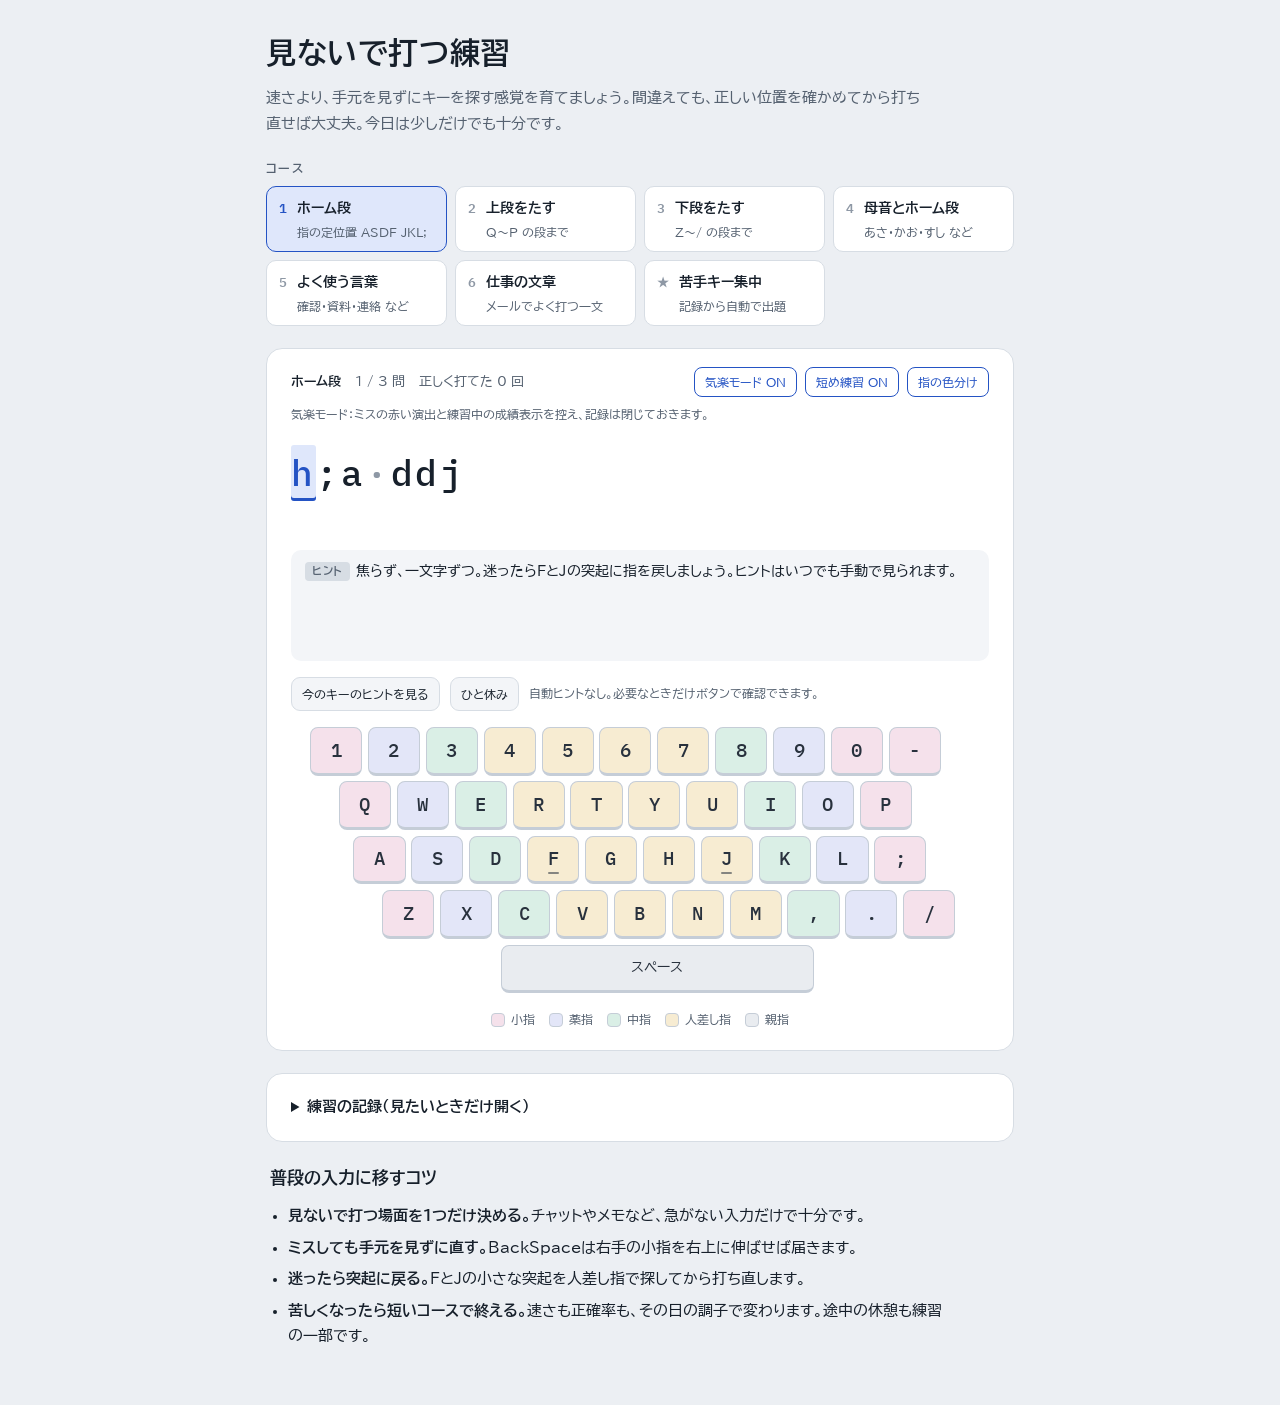
==== commit 707b7ef0: "Add files via upload" ====
--- a/index.html
+++ b/index.html
@@ -1,5 +1,5 @@
 <!doctype html><html><head><meta charset=utf8><meta name=viewport content="width=device-width,initial-scale=1,viewport-fit=cover"><style>:root{color-scheme:light;box-sizing:border-box;padding-top:env(safe-area-inset-top,0px);padding-bottom:env(safe-area-inset-bottom,0px)}html{scroll-padding-top:env(safe-area-inset-top,0px)}body{margin:0;padding:0;font:14px -apple-system,BlinkMacSystemFont,sans-serif;background:#fff;color:#000}img{max-width:100%}[hidden]:not([hidden=until-found i]){display:none!important}</style></head><body>
-<title>見ないで打つ練習</title>
+<title>ブラインドタッチ</title>
 <meta name="claude:viewport-fit-sides" content="cover">
 <link rel="preconnect" href="https://fonts.googleapis.com">
 <link rel="preconnect" href="https://fonts.gstatic.com" crossorigin>
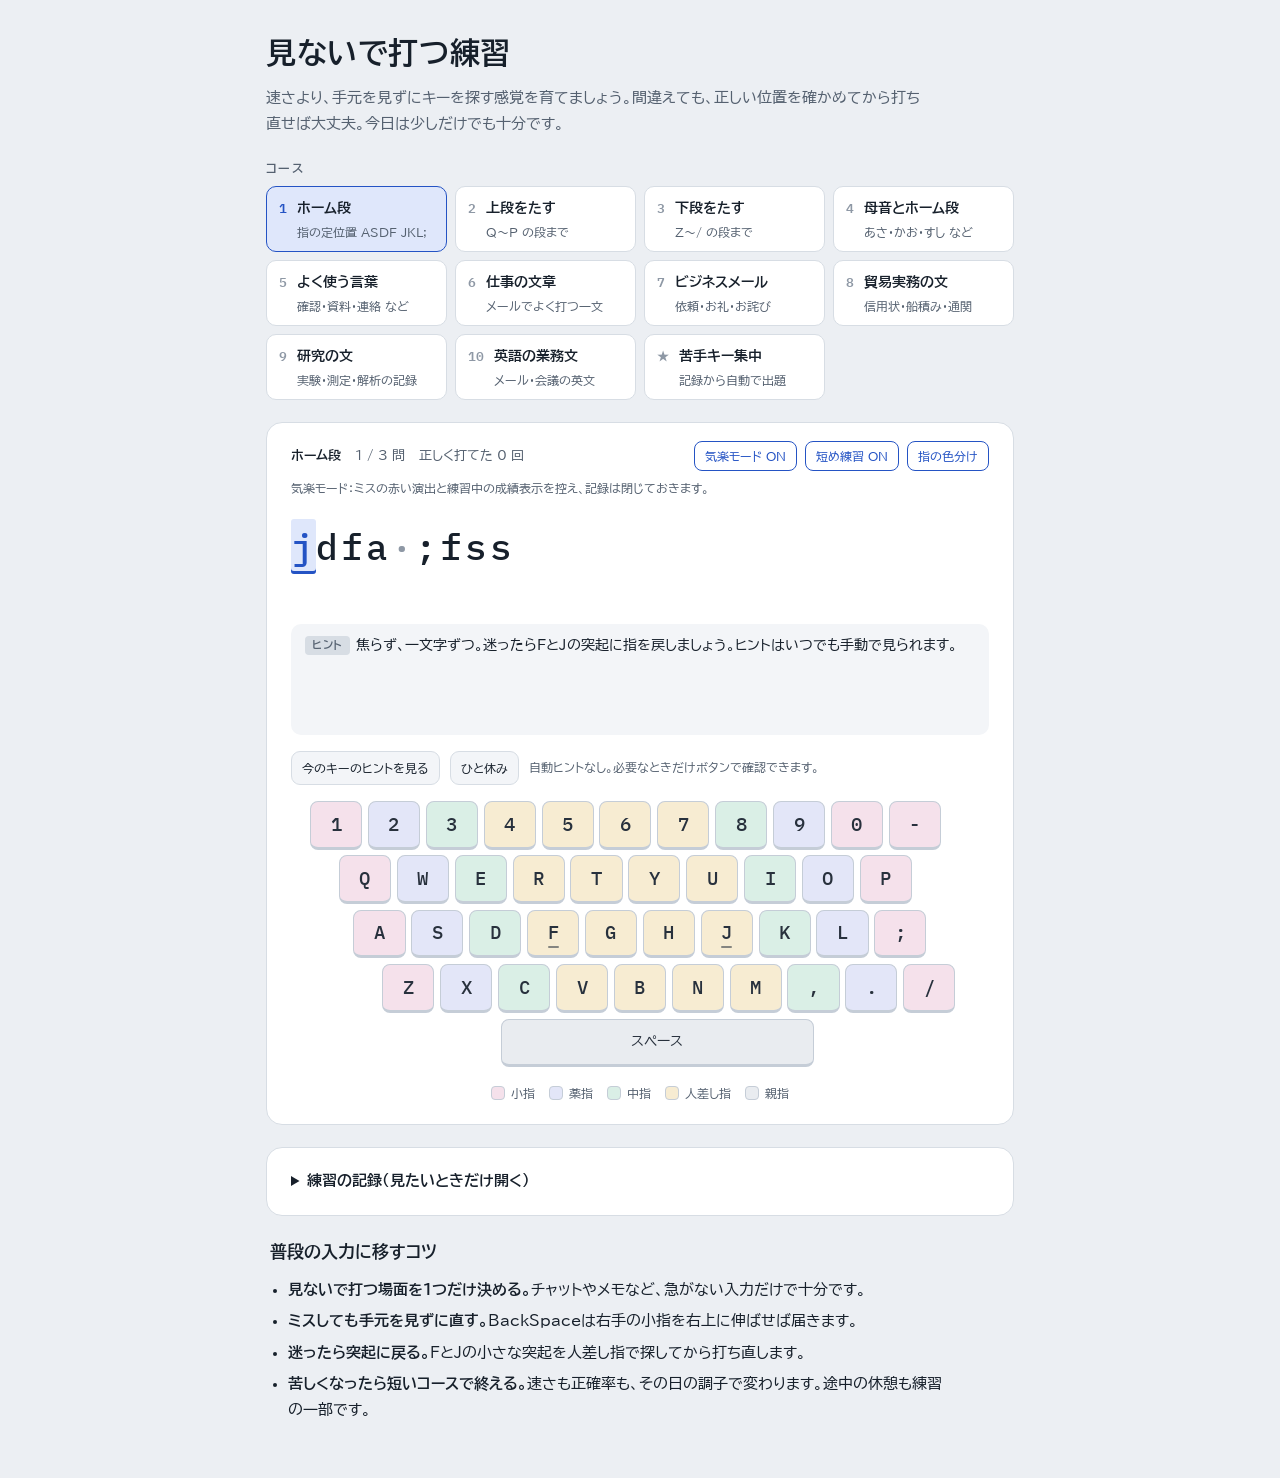
==== commit c794ece1: "Add business, trade, research and English sentence courses - Add courses 7-10 (100 sentences each) w" ====
--- a/index.html
+++ b/index.html
@@ -328,7 +328,7 @@
 // ---------- romaji engine ----------
 const BASE={},YOUON={};
 function parse(src,dst){src.trim().split(/\s+/).forEach(p=>{const i=p.indexOf(":");dst[p.slice(0,i)]=p.slice(i+1).split("/");});}
-parse("あ:a い:i う:u/wu え:e お:o か:ka/ca き:ki く:ku/cu/qu け:ke こ:ko/co さ:sa し:shi/si/ci す:su せ:se/ce そ:so た:ta ち:chi/ti つ:tsu/tu て:te と:to な:na に:ni ぬ:nu ね:ne の:no は:ha ひ:hi ふ:fu/hu へ:he ほ:ho ま:ma み:mi む:mu め:me も:mo や:ya ゆ:yu よ:yo ら:ra り:ri る:ru れ:re ろ:ro わ:wa を:wo が:ga ぎ:gi ぐ:gu げ:ge ご:go ざ:za じ:ji/zi ず:zu ぜ:ze ぞ:zo だ:da ぢ:di づ:du で:de ど:do ば:ba び:bi ぶ:bu べ:be ぼ:bo ぱ:pa ぴ:pi ぷ:pu ぺ:pe ぽ:po ぁ:la/xa ぃ:li/xi ぅ:lu/xu ぇ:le/xe ぉ:lo/xo ゃ:lya/xya ゅ:lyu/xyu ょ:lyo/xyo ー:- 、:, 。:.",BASE);
+parse("あ:a い:i う:u/wu え:e お:o か:ka/ca き:ki く:ku/cu/qu け:ke こ:ko/co さ:sa し:shi/si/ci す:su せ:se/ce そ:so た:ta ち:chi/ti つ:tsu/tu て:te と:to な:na に:ni ぬ:nu ね:ne の:no は:ha ひ:hi ふ:fu/hu へ:he ほ:ho ま:ma み:mi む:mu め:me も:mo や:ya ゆ:yu よ:yo ら:ra り:ri る:ru れ:re ろ:ro わ:wa を:wo が:ga ぎ:gi ぐ:gu げ:ge ご:go ざ:za じ:ji/zi ず:zu ぜ:ze ぞ:zo だ:da ぢ:di づ:du で:de ど:do ば:ba び:bi ぶ:bu べ:be ぼ:bo ぱ:pa ぴ:pi ぷ:pu ぺ:pe ぽ:po ぁ:la/xa ぃ:li/xi ぅ:lu/xu ぇ:le/xe ぉ:lo/xo ゃ:lya/xya ゅ:lyu/xyu ょ:lyo/xyo ー:- 、:, 。:. %:5 ・:/",BASE);
 parse("きゃ:kya きゅ:kyu きょ:kyo しゃ:sha/sya しゅ:shu/syu しょ:sho/syo しぇ:she/sye ちゃ:cha/tya/cya ちゅ:chu/tyu/cyu ちょ:cho/tyo/cyo ちぇ:che/tye/cye にゃ:nya にゅ:nyu にょ:nyo ひゃ:hya ひゅ:hyu ひょ:hyo みゃ:mya みゅ:myu みょ:myo りゃ:rya りゅ:ryu りょ:ryo ぎゃ:gya ぎゅ:gyu ぎょ:gyo じゃ:ja/zya/jya じゅ:ju/zyu/jyu じょ:jo/zyo/jyo じぇ:je/zye/jye びゃ:bya びゅ:byu びょ:byo ぴゃ:pya ぴゅ:pyu ぴょ:pyo ふぁ:fa ふぃ:fi ふぇ:fe ふぉ:fo てぃ:thi でぃ:dhi",YOUON);
 Object.keys(YOUON).forEach(k=>{
   const a=k[0],b=k[1],extra=[];
@@ -391,10 +391,17 @@
 const WORDS=[["確認","かくにん"],["資料","しりょう"],["会議","かいぎ"],["連絡","れんらく"],["提出","ていしゅつ"],["共有","きょうゆう"],["予定","よてい"],["仕事","しごと"],["会社","かいしゃ"],["メール","めーる"],["電話","でんわ"],["報告","ほうこく"],["相談","そうだん"],["内容","ないよう"],["時間","じかん"],["企画","きかく"],["経理","けいり"],["在庫","ざいこ"],["出荷","しゅっか"],["納期","のうき"],["部署","ぶしょ"],["上司","じょうし"],["同期","どうき"],["ありがとう","ありがとう"],["よろしく","よろしく"],["すみません","すみません"],["お願い","おねがい"],["ちょっと","ちょっと"],["日本","にほん"],["東京","とうきょう"],["今日","きょう"],["明日","あした"],["来週","らいしゅう"],["請求書","せいきゅうしょ"],["見積もり","みつもり"],["担当","たんとう"],["変更","へんこう"],["対応","たいおう"],["結果","けっか"],["調整","ちょうせい"],["取引先","とりひきさき"],["営業","えいぎょう"],["会計","かいけい"],["データ","でーた"],["ファイル","ふぁいる"]];
 const SENT=[["お疲れ様です。","おつかれさまです。"],["ご確認よろしくお願いいたします。","ごかくにんよろしくおねがいいたします。"],["承知しました。","しょうちしました。"],["本日の資料を共有します。","ほんじつのしりょうをきょうゆうします。"],["少々お待ちください。","しょうしょうおまちください。"],["明日までに提出します。","あしたまでにていしゅつします。"],["会議の日程を調整させてください。","かいぎのにっていをちょうせいさせてください。"],["添付ファイルをご確認ください。","てんぷふぁいるをごかくにんください。"],["引き続きよろしくお願いします。","ひきつづきよろしくおねがいします。"],["ご連絡ありがとうございます。","ごれんらくありがとうございます。"],["返信が遅くなり申し訳ありません。","へんしんがおそくなりもうしわけありません。"],["在庫の数量を確認しました。","ざいこのすうりょうをかくにんしました。"],["来週の打ち合わせは水曜日です。","らいしゅうのうちあわせはすいようびです。"],["見積書を作成しました。","みつもりしょをさくせいしました。"],["議事録を共有いたします。","ぎじろくをきょうゆういたします。"],["担当者に確認してご連絡します。","たんとうしゃにかくにんしてごれんらくします。"],["修正版を送付します。","しゅうせいばんをそうふします。"],["何卒よろしくお願い申し上げます。","なにとぞよろしくおねがいもうしあげます。"],["先ほどの件、承知いたしました。","さきほどのけん、しょうちいたしました。"],["出荷予定日をお知らせします。","しゅっかよていびをおしらせします。"],["今週中に回答いたします。","こんしゅうちゅうにかいとういたします。"],["念のため再送いたします。","ねんのためさいそういたします。"],["本件について相談させてください。","ほんけんについてそうだんさせてください。"],["お手数をおかけします。","おてすうをおかけします。"]];
 
+const BIZ=[["ご多忙のところ恐れ入りますが、ご確認をお願いいたします。","ごたぼうのところおそれいりますが、ごかくにんをおねがいいたします。"],["先日はお時間をいただき、誠にありがとうございました。","せんじつはおじかんをいただき、まことにありがとうございました。"],["来週の打ち合わせについて、ご都合をお知らせください。","らいしゅうのうちあわせについて、ごつごうをおしらせください。"],["返信が遅くなりましたことを、心よりお詫び申し上げます。","へんしんがおそくなりましたことを、こころよりおわびもうしあげます。"],["本日の会議資料を添付しましたので、ご査収ください。","ほんじつのかいぎしりょうをてんぷしましたので、ごさしゅうください。"],["お見積もりの内容について、追加でご相談がございます。","おみつもりのないようについて、ついかでごそうだんがございます。"],["早速ご対応いただきまして、誠にありがとうございます。","さっそくごたいおういただきまして、まことにありがとうございます。"],["納品予定日は、現在のところ来月の上旬を見込んでおります。","のうひんよていびは、げんざいのところらいげつのじょうじゅんをみこんでおります。"],["恐れ入りますが、請求書の宛名をご確認いただけますか。","おそれいりますが、せいきゅうしょのあてなをごかくにんいただけますか。"],["ご提案いただいた内容を、社内で検討させていただきます。","ごていあんいただいたないようを、しゃないでけんとうさせていただきます。"],["明日の訪問時間を、午後2時に変更していただけますか。","あすのほうもんじかんを、ごご2じにへんこうしていただけますか。"],["このたびは資料の記載に誤りがあり、申し訳ございません。","このたびはしりょうのきさいにあやまりがあり、もうしわけございません。"],["担当者が不在のため、私から取り急ぎご連絡いたします。","たんとうしゃがふざいのため、わたくしからとりいそぎごれんらくいたします。"],["詳細が決まり次第、改めて皆様にご案内申し上げます。","しょうさいがきまりしだい、あらためてみなさまにごあんないもうしあげます。"],["添付の申込書に必要事項をご記入のうえ、ご返信ください。","てんぷのもうしこみしょにひつようじこうをごきにゅうのうえ、ごへんしんください。"],["昨日は貴重なご意見をお寄せいただき、感謝申し上げます。","きのうはきちょうなごいけんをおよせいただき、かんしゃもうしあげます。"],["会場までの道順は、添付の案内図をご参照ください。","かいじょうまでのみちじゅんは、てんぷのあんないずをごさんしょうください。"],["ご希望の納期に沿えるかどうか、至急確認いたします。","ごきぼうののうきにそえるかどうか、しきゅうかくにんいたします。"],["本件の窓口が変更となりましたので、ご報告いたします。","ほんけんのまどぐちがへんこうとなりましたので、ごほうこくいたします。"],["お手数ですが、資料の最新版をお送りいただけますか。","おてすうですが、しりょうのさいしんばんをおおくりいただけますか。"],["ご連絡いただいた件について、以下のとおり回答いたします。","ごれんらくいただいたけんについて、いかのとおりかいとういたします。"],["会議の開始時刻は、午前10時を予定しております。","かいぎのかいしじこくは、ごぜん10じをよていしております。"],["発送手配が完了しましたので、伝票番号をお知らせします。","はっそうてはいがかんりょうしましたので、でんぴょうばんごうをおしらせします。"],["説明が不足しており、混乱を招きましたことをお詫びします。","せつめいがふそくしており、こんらんをまねきましたことをおわびします。"],["差し支えなければ、ご検討状況をお聞かせいただけますか。","さしつかえなければ、ごけんとうじょうきょうをおきかせいただけますか。"],["迅速にご調整いただき、おかげさまで準備が整いました。","じんそくにごちょうせいいただき、おかげさまでじゅんびがととのいました。"],["打ち合わせには、弊社の営業担当も同席させていただきます。","うちあわせには、へいしゃのえいぎょうたんとうもどうせきさせていただきます。"],["ご注文内容に相違がないか、念のためご確認ください。","ごちゅうもんないようにそういがないか、ねんのためごかくにんください。"],["回答期限を金曜日まで延長していただくことは可能でしょうか。","かいとうきげんをきんようびまでえんちょうしていただくことはかのうでしょうか。"],["先ほどお電話で伺った内容を、念のためメールで共有します。","さきほどおでんわでうかがったないようを、ねんのためめーるできょうゆうします。"],["見積書はPDF形式で、本日中にお送りいたします。","みつもりしょはPDFけいしきで、ほんじつちゅうにおおくりいたします。"],["長らくお待たせしてしまい、大変申し訳ございません。","ながらくおまたせしてしまい、たいへんもうしわけございません。"],["ご来社の際は、受付で担当者の名前をお伝えください。","ごらいしゃのさいは、うけつけでたんとうしゃのなまえをおつたえください。"],["新商品のサンプルを、ご指定の住所へ発送いたしました。","しんしょうひんのさんぷるを、ごしていのじゅうしょへはっそういたしました。"],["お忙しい中、ご丁寧にご説明いただきありがとうございました。","おいそがしいなか、ごていねいにごせつめいいただきありがとうございました。"],["今回の変更点は、資料の3ページ目に記載しております。","こんかいのへんこうてんは、しりょうの3ぺーじめにきさいしております。"],["月末の締め処理に向けて、未提出の書類をご確認ください。","げつまつのしめしょりにむけて、みていしゅつのしょるいをごかくにんください。"],["あいにく当日は予定があり、別の日程をご相談できれば幸いです。","あいにくとうじつはよていがあり、べつのにっていをごそうだんできればさいわいです。"],["ご了承いただけましたら、正式に発注の手続きを進めます。","ごりょうしょういただけましたら、せいしきにはっちゅうのてつづきをすすめます。"],["ご不明な点がございましたら、遠慮なくお問い合わせください。","ごふめいなてんがございましたら、えんりょなくおといあわせください。"],["議事録の内容に補足があれば、明日までにお知らせください。","ぎじろくのないようにほそくがあれば、あすまでにおしらせください。"],["先日の展示会では、弊社のブースへお越しいただき感謝します。","せんじつのてんじかいでは、へいしゃのぶーすへおこしいただきかんしゃします。"],["社内確認に時間を要しており、回答は明日になる見込みです。","しゃないかくにんにじかんをようしており、かいとうはあすになるみこみです。"],["念のため、メールが届いているかご確認いただけますか。","ねんのため、めーるがとどいているかごかくにんいただけますか。"],["価格改定の背景について、改めてご説明の機会をいただけますか。","かかくかいていのはいけいについて、あらためてごせつめいのきかいをいただけますか。"],["ご紹介いただいた担当者様へ、本日ご連絡いたしました。","ごしょうかいいただいたたんとうしゃさまへ、ほんじつごれんらくいたしました。"],["恐れ入りますが、添付ファイルを再送していただけますか。","おそれいりますが、てんぷふぁいるをさいそうしていただけますか。"],["お問い合わせの件は、現在担当部署に確認しております。","おといあわせのけんは、げんざいたんとうぶしょにかくにんしております。"],["当日の参加人数は、弊社から3名を予定しております。","とうじつのさんかにんずうは、へいしゃから3めいをよていしております。"],["お約束の期日に間に合わず、ご迷惑をおかけいたしました。","おやくそくのきじつにまにあわず、ごめいわくをおかけいたしました。"],["ご送付いただいた契約書を、本日確かに受領いたしました。","ごそうふいただいたけいやくしょを、ほんじつたしかにじゅりょういたしました。"],["次回はオンラインでの開催を予定しております。","じかいはおんらいんでのかいさいをよていしております。"],["提案書の表現について、一部修正をお願いできますか。","ていあんしょのひょうげんについて、いちぶしゅうせいをおねがいできますか。"],["本件についてご承諾いただき、誠にありがとうございます。","ほんけんについてごしょうだくいただき、まことにありがとうございます。"],["商品の在庫状況を確認のうえ、折り返しご案内いたします。","しょうひんのざいこじょうきょうをかくにんのうえ、おりかえしごあんないいたします。"],["先ほど送信したメールの件名に、誤りがございました。","さきほどそうしんしためーるのけんめいに、あやまりがございました。"],["資料の共有範囲について、事前に確認させてください。","しりょうのきょうゆうはんいについて、じぜんにかくにんさせてください。"],["ご希望に合わせて、訪問時間を調整させていただきます。","ごきぼうにあわせて、ほうもんじかんをちょうせいさせていただきます。"],["お送りいただいた一覧表をもとに、見積書を作成いたします。","おおくりいただいたいちらんひょうをもとに、みつもりしょをさくせいいたします。"],["本日は率直なご意見をいただき、大変参考になりました。","ほんじつはそっちょくなごいけんをいただき、たいへんさんこうになりました。"],["請求金額の内訳について、ご説明いただけますでしょうか。","せいきゅうきんがくのうちわけについて、ごせつめいいただけますでしょうか。"],["会議用のURLは、前日までに参加者へお送りします。","かいぎようのURLは、ぜんじつまでにさんかしゃへおおくりします。"],["納品先のご住所に変更がないか、ご確認をお願いいたします。","のうひんさきのごじゅうしょにへんこうがないか、ごかくにんをおねがいいたします。"],["誤って旧版の資料を添付したため、修正版を再送いたします。","あやまってきゅうはんのしりょうをてんぷしたため、しゅうせいばんをさいそういたします。"],["本日の決定事項を、関係する部署へ共有いたします。","ほんじつのけっていじこうを、かんけいするぶしょへきょうゆういたします。"],["ご無理のない範囲で、来週中にご回答いただけますと幸いです。","ごむりのないはんいで、らいしゅうちゅうにごかいとういただけますとさいわいです。"],["ご協力のおかげで、予定どおりに作業を終えることができました。","ごきょうりょくのおかげで、よていどおりにさぎょうをおえることができました。"],["商品名の表記は「冷凍さけ」に統一していただけますか。","しょうひんめいのひょうきはれいとうさけにとういつしていただけますか。"],["担当者に引き継ぎましたので、改めてご連絡いたします。","たんとうしゃにひきつぎましたので、あらためてごれんらくいたします。"],["休業期間中のお問い合わせは、営業再開後に順次回答します。","きゅうぎょうきかんちゅうのおといあわせは、えいぎょうさいかいごにじゅんじかいとうします。"],["本日の面談を通じて、貴社のご要望を詳しく理解できました。","ほんじつのめんだんをつうじて、きしゃのごようぼうをくわしくりかいできました。"],["添付資料の容量が大きいため、別の方法で共有いたします。","てんぷしりょうのようりょうがおおきいため、べつのほうほうできょうゆういたします。"],["お手数をおかけしますが、押印箇所をご確認ください。","おてすうをおかけしますが、おういんかしょをごかくにんください。"],["ご指定の条件で対応できるか、製造部門と協議いたします。","ごしていのじょうけんでたいおうできるか、せいぞうぶもんときょうぎいたします。"],["次回のお打ち合わせでは、販売計画についてご相談します。","じかいのおうちあわせでは、はんばいけいかくについてごそうだんします。"],["修正内容を反映しましたので、改めてご確認をお願いします。","しゅうせいないようをはんえいしましたので、あらためてごかくにんをおねがいします。"],["ご案内が直前となりましたことを、深くお詫び申し上げます。","ごあんないがちょくぜんとなりましたことを、ふかくおわびもうしあげます。"],["発送日が確定しましたら、追跡番号と併せてご連絡いたします。","はっそうびがかくていしましたら、ついせきばんごうとあわせてごれんらくいたします。"],["社内での検討結果について、来週初めにご報告いたします。","しゃないでのけんとうけっかについて、らいしゅうはじめにごほうこくいたします。"],["ご入金を確認いたしましたので、受領のご連絡を申し上げます。","ごにゅうきんをかくにんいたしましたので、じゅりょうのごれんらくをもうしあげます。"],["参加方法は、案内メールの「接続手順」をご覧ください。","さんかほうほうは、あんないめーるのせつぞくてじゅんをごらんください。"],["下記の候補日から、ご都合のよい日時をお選びください。","かきのこうほひから、ごつごうのよいにちじをおえらびください。"],["恐れ入りますが、今回のご提案は見送らせていただきます。","おそれいりますが、こんかいのごていあんはみおくらせていただきます。"],["ご要望の趣旨を確認したうえで、代替案をご提示いたします。","ごようぼうのしゅしをかくにんしたうえで、だいたいあんをごていじいたします。"],["本メールは、関係部署の担当者にもCCで共有しております。","ほんめーるは、かんけいぶしょのたんとうしゃにもCCできょうゆうしております。"],["差し替え用の資料は、本日午後までにお届けする予定です。","さしかえようのしりょうは、ほんじつごごまでにおとどけするよていです。"],["商品をお受け取りになりましたら、数量をご確認ください。","しょうひんをおうけとりになりましたら、すうりょうをごかくにんください。"],["こちらの確認不足により、ご負担をおかけし申し訳ございません。","こちらのかくにんふそくにより、ごふたんをおかけしもうしわけございません。"],["お知らせいただいた変更内容は、社内の台帳に反映いたしました。","おしらせいただいたへんこうないようは、しゃないのだいちょうにはんえいいたしました。"],["来月の商談に向けて、売場の写真をご提供いただけますか。","らいげつのしょうだんにむけて、うりばのしゃしんをごていきょういただけますか。"],["契約更新の手続きについて、必要書類をまとめてご案内します。","けいやくこうしんのてつづきについて、ひつようしょるいをまとめてごあんないします。"],["本日の会議は、予定より15分早く終了する見込みです。","ほんじつのかいぎは、よていより15ふんはやくしゅうりょうするみこみです。"],["ご提案の方向性について、弊社としても異存はございません。","ごていあんのほうこうせいについて、へいしゃとしてもいぞんはございません。"],["お電話がつながらなかったため、メールにて失礼いたします。","おでんわがつながらなかったため、めーるにてしつれいいたします。"],["お預かりした資料は、確認が済み次第ご返却いたします。","おあずかりしたしりょうは、かくにんがすみしだいごへんきゃくいたします。"],["数量の変更に伴い、見積金額を再計算させていただきます。","すうりょうのへんこうにともない、みつもりきんがくをさいけいさんさせていただきます。"],["送信先に誤りがありましたことを、謹んでお詫び申し上げます。","そうしんさきにあやまりがありましたことを、つつしんでおわびもうしあげます。"],["ご参加いただいた皆様へ、後日アンケートをお送りいたします。","ごさんかいただいたみなさまへ、ごじつあんけーとをおおくりいたします。"],["確認事項を整理しましたので、次回の会議でご相談させてください。","かくにんじこうをせいりしましたので、じかいのかいぎでごそうだんさせてください。"],["今後とも円滑なお取引に向けて、ご協力のほどお願い申し上げます。","こんごともえんかつなおとりひきにむけて、ごきょうりょくのほどおねがいもうしあげます。"]];
+const TRADE=[["輸出契約を結ぶ前に、取引条件を双方で確認した。","ゆしゅつけいやくをむすぶまえに、とりひきじょうけんをそうほうでかくにんした。"],["信用状の記載内容を確認し、契約との相違を調べた。","しんようじょうのきさいないようをかくにんし、けいやくとのそういをしらべた。"],["船積みの予定日が決まり、買主へ日程を連絡した。","ふなづみのよていびがきまり、かいぬしへにっていをれんらくした。"],["通関に必要な書類をそろえ、担当者へ提出した。","つうかんにひつようなしょるいをそろえ、たんとうしゃへていしゅつした。"],["為替相場の変動を踏まえ、輸入原価を再計算した。","かわせそうばのへんどうをふまえ、ゆにゅうげんかをさいけいさんした。"],["インコタームズの規則名と指定地を、見積書に記載した。","いんこたーむずのきそくめいとしていちを、みつもりしょにきさいした。"],["インボイスの商品名を、注文書の記載内容と照合した。","いんぼいすのしょうひんめいを、ちゅうもんしょのきさいないようとしょうごうした。"],["コンテナの予約状況を確認し、出荷計画を調整した。","こんてなのよやくじょうきょうをかくにんし、しゅっかけいかくをちょうせいした。"],["輸出先の表示要件について、現地の取引先に確認した。","ゆしゅつさきのひょうじようけんについて、げんちのとりひきさきにかくにんした。"],["見積もりの有効期限を確認してから、発注を決めた。","みつもりのゆうこうきげんをかくにんしてから、はっちゅうをきめた。"],["船荷証券の荷受人欄に、誤りがないか確認した。","ふなにしょうけんのにうけにんらんに、あやまりがないかかくにんした。"],["決済通貨を米ドルとする条件で、販売価格を提示した。","けっさいつうかをべいどるとするじょうけんで、はんばいかかくをていじした。"],["冷凍貨物の温度条件を、輸送会社と事前に共有した。","れいとうかもつのおんどじょうけんを、ゆそうかいしゃとじぜんにきょうゆうした。"],["原産地証明書の取得に必要な資料を、担当部署に依頼した。","げんさんちしょうめいしょのしゅとくにひつようなしりょうを、たんとうぶしょにいらいした。"],["運賃の見積もりには、追加料金の内訳も記載してもらった。","うんちんのみつもりには、ついかりょうきんのうちわけもきさいしてもらった。"],["輸入申告の準備として、商品の材質と用途を整理した。","ゆにゅうしんこくのじゅんびとして、しょうひんのざいしつとようとをせいりした。"],["納期に余裕を持たせるため、船便の候補を複数調べた。","のうきによゆうをもたせるため、ふなびんのこうほをふくすうしらべた。"],["海上保険の補償範囲を確認し、必要な条件を検討した。","かいじょうほけんのほしょうはんいをかくにんし、ひつようなじょうけんをけんとうした。"],["買主から届いた注文書をもとに、受注内容を登録した。","かいぬしからとどいたちゅうもんしょをもとに、じゅちゅうないようをとうろくした。"],["為替予約の対象金額を、今後の支払予定から算出した。","かわせよやくのたいしょうきんがくを、こんごのしはらいよていからさんしゅつした。"],["FOB条件の指定港が、契約書に明記されているか確認した。","FOBじょうけんのしていこうが、けいやくしょにめいきされているかかくにんした。"],["パッキングリストの数量を、実際の梱包数と照合した。","ぱっきんぐりすとのすうりょうを、じっさいのこんぽうすうとしょうごうした。"],["貨物の到着予定日が変わったため、倉庫の予約を調整した。","かもつのとうちゃくよていびがかわったため、そうこのよやくをちょうせいした。"],["信用状の有効期限と船積期限を、別々に確認した。","しんようじょうのゆうこうきげんとふなづみきげんを、べつべつにかくにんした。"],["輸入商品の関税分類について、必要な情報をまとめた。","ゆにゅうしょうひんのかんぜいぶんるいについて、ひつようなじょうほうをまとめた。"],["サンプルの品質を確認してから、本注文の条件を協議した。","さんぷるのひんしつをかくにんしてから、ほんちゅうもんのじょうけんをきょうぎした。"],["貿易書類に使う会社名の表記を、全書類で統一した。","ぼうえきしょるいにつかうかいしゃめいのひょうきを、ぜんしょるいでとういつした。"],["リーファーコンテナの設定温度を、出荷前に確認した。","りーふぁーこんてなのせっていおんどを、しゅっかまえにかくにんした。"],["送金手数料をどちらが負担するか、取引先と取り決めた。","そうきんてすうりょうをどちらがふたんするか、とりひきさきととりきめた。"],["輸出許可後の貨物について、搬入予定を運送会社に確認した。","ゆしゅつきょかごのかもつについて、はんにゅうよていをうんそうかいしゃにかくにんした。"],["CIF条件の見積もりで、指定仕向港の記載を確認した。","CIFじょうけんのみつもりで、していしむけこうのきさいをかくにんした。"],["船積書類の提出期限を確認し、作成の順序を決めた。","ふなづみしょるいのていしゅつきげんをかくにんし、さくせいのじゅんじょをきめた。"],["仕入先との商談では、最低発注数量について質問した。","しいれさきとのしょうだんでは、さいていはっちゅうすうりょうについてしつもんした。"],["輸入貨物の引き取りに向けて、配送車両を手配した。","ゆにゅうかもつのひきとりにむけて、はいそうしゃりょうをてはいした。"],["相手国の休日を確認し、送金日程に余裕を持たせた。","あいてこくのきゅうじつをかくにんし、そうきんにっていによゆうをもたせた。"],["貨物の総重量と正味重量を区別して、書類に記載した。","かもつのそうじゅうりょうとしょうみじゅうりょうをくべつして、しょるいにきさいした。"],["船会社からの遅延連絡を受け、販売部門へ情報を共有した。","ふながいしゃからのちえんれんらくをうけ、はんばいぶもんへじょうほうをきょうゆうした。"],["円安の場合の仕入原価を試算し、利益への影響を確認した。","えんやすのばあいのしいれげんかをしさんし、りえきへのえいきょうをかくにんした。"],["貿易取引の担当窓口を決め、連絡先を一覧表にまとめた。","ぼうえきとりひきのたんとうまどぐちをきめ、れんらくさきをいちらんひょうにまとめた。"],["輸出用の梱包が輸送条件に合うか、現場で確認した。","ゆしゅつようのこんぽうがゆそうじょうけんにあうか、げんばでかくにんした。"],["信用状（L/C）の条件を読み、必要書類を一覧にした。","しんようじょうL/Cのじょうけんをよみ、ひつようしょるいをいちらんにした。"],["輸入予定の水産物について、食品検査の要否を確認した。","ゆにゅうよていのすいさんぶつについて、しょくひんけんさのようひをかくにんした。"],["見積価格に国内運送費が含まれるか、売主に問い合わせた。","みつもりかかくにこくないうんそうひがふくまれるか、うりぬしにといあわせた。"],["積み替えの有無を確認し、輸送日数の見込みを整理した。","つみかえのうむをかくにんし、ゆそうにっすうのみこみをせいりした。"],["原産国と船積国を混同しないよう、書類を確認した。","げんさんこくとふなづみこくをこんどうしないよう、しょるいをかくにんした。"],["支払期日を管理表に登録し、経理部門と共有した。","しはらいきじつをかんりひょうにとうろくし、けいりぶもんときょうゆうした。"],["保税倉庫での保管状況を確認し、搬出の日程を決めた。","ほぜいそうこでのほかんじょうきょうをかくにんし、はんしゅつのにっていをきめた。"],["納入数量の不足について、写真と記録を添えて連絡した。","のうにゅうすうりょうのふそくについて、しゃしんときろくをそえてれんらくした。"],["輸入港で発生する諸費用を含めて、採算を計算した。","ゆにゅうこうではっせいするしょひようをふくめて、さいさんをけいさんした。"],["取引条件を変更する際は、合意内容を文書に残した。","とりひきじょうけんをへんこうするさいは、ごういないようをぶんしょにのこした。"],["FCA条件で指定する引渡場所を、相手先と確認した。","FCAじょうけんでしていするひきわたしばしょを、あいてさきとかくにんした。"],["梱包に表示する荷印を決め、出荷担当者へ連絡した。","こんぽうにひょうじするにじるしをきめ、しゅっかたんとうしゃへれんらくした。"],["通関業者へ商品説明書を送り、申告内容の確認を依頼した。","つうかんぎょうしゃへしょうひんせつめいしょをおくり、しんこくないようのかくにんをいらいした。"],["船積みが遅れた場合の対応について、契約前に協議した。","ふなづみがおくれたばあいのたいおうについて、けいやくまえにきょうぎした。"],["送金先口座の変更連絡は、既知の連絡先で確認した。","そうきんさきこうざのへんこうれんらくは、きちのれんらくさきでかくにんした。"],["冷凍まぐろの規格を確認し、見積書の商品説明に反映した。","れいとうまぐろのきかくをかくにんし、みつもりしょのしょうひんせつめいにはんえいした。"],["貿易書類の原本が必要かどうか、関係先に問い合わせた。","ぼうえきしょるいのげんぽんがひつようかどうか、かんけいさきにといあわせた。"],["見本品と本製品の仕様が一致するか、検品時に確かめた。","みほんひんとほんせいひんのしようがいっちするか、けんぴんじにたしかめた。"],["外貨建ての売上額を、社内の換算ルールに従って処理した。","がいかだてのうりあげがくを、しゃないのかんさんるーるにしたがってしょりした。"],["コンテナの搬入締切に間に合うよう、工場の出荷を調整した。","こんてなのはんにゅうしめきりにまにあうよう、こうじょうのしゅっかをちょうせいした。"],["DAP条件の指定仕向地を、取引先と詳しく確認した。","DAPじょうけんのしていしむけちを、とりひきさきとくわしくかくにんした。"],["船積通知を受け取り、到着後の荷受け準備を進めた。","ふなづみつうちをうけとり、とうちゃくごのにうけじゅんびをすすめた。"],["信用状に不一致が見つかったため、条件変更を依頼した。","しんようじょうにふいっちがみつかったため、じょうけんへんこうをいらいした。"],["輸出先で必要となる証明書を、出荷前に確認した。","ゆしゅつさきでひつようとなるしょうめいしょを、しゅっかまえにかくにんした。"],["輸入貨物の保管料について、発生する条件を調べた。","ゆにゅうかもつのほかんりょうについて、はっせいするじょうけんをしらべた。"],["仕入数量が増えた場合の単価を、売主に確認した。","しいれすうりょうがふえたばあいのたんかを、うりぬしにかくにんした。"],["通貨ごとの支払残高をまとめ、資金繰りの予定に反映した。","つうかごとのしはらいざんだかをまとめ、しきんぐりのよていにはんえいした。"],["商品の破損状況を記録し、保険会社への連絡を準備した。","しょうひんのはそんじょうきょうをきろくし、ほけんがいしゃへのれんらくをじゅんびした。"],["航空便へ切り替える場合の費用を、海上輸送と比較した。","こうくうびんへきりかえるばあいのひようを、かいじょうゆそうとひかくした。"],["輸入契約書の品質条件を読み、検収の基準を確認した。","ゆにゅうけいやくしょのひんしつじょうけんをよみ、けんしゅうのきじゅんをかくにんした。"],["送金予定額は1万ドルとし、社内の承認を申請した。","そうきんよていがくは1まんどるとし、しゃないのしょうにんをしんせいした。"],["船荷証券の発行状況を確認し、書類の送付予定を尋ねた。","ふなにしょうけんのはっこうじょうきょうをかくにんし、しょるいのそうふよていをたずねた。"],["原産地規則への適合を確認するため、製造工程を整理した。","げんさんちきそくへのてきごうをかくにんするため、せいぞうこうていをせいりした。"],["注文書の納期と船積予定日に、食い違いがないか確認した。","ちゅうもんしょののうきとふなづみよていびに、くいちがいがないかかくにんした。"],["輸送中の温度記録を入手し、荷受け時の確認に用いた。","ゆそうちゅうのおんどきろくをにゅうしゅし、にうけじのかくにんにもちいた。"],["港の混雑状況を踏まえて、到着後の配送計画を見直した。","みなとのこんざつじょうきょうをふまえて、とうちゃくごのはいそうけいかくをみなおした。"],["前払金の条件について、取引開始前に相手先と協議した。","まえばらいきんのじょうけんについて、とりひきかいしまえにあいてさきときょうぎした。"],["輸出申告に使う数量単位を、商品ごとに確認した。","ゆしゅつしんこくにつかうすうりょうたんいを、しょうひんごとにかくにんした。"],["貿易書類の訂正が必要となり、関係者に理由を説明した。","ぼうえきしょるいのていせいがひつようとなり、かんけいしゃにりゆうをせつめいした。"],["倉庫での検品結果をまとめ、仕入先に改善を依頼した。","そうこでのけんぴんけっかをまとめ、しいれさきにかいぜんをいらいした。"],["運賃が5%上昇する想定で、輸入原価を試算した。","うんちんが5%じょうしょうするそうていで、ゆにゅうげんかをしさんした。"],["水産物の学名と商品名を確認し、提出書類に記載した。","すいさんぶつのがくめいとしょうひんめいをかくにんし、ていしゅつしょるいにきさいした。"],["フォワーダーに輸送条件を伝え、最適な便の提案を依頼した。","ふぉわーだーにゆそうじょうけんをつたえ、さいてきなびんのていあんをいらいした。"],["輸入許可の通知を受け、倉庫への搬入手続きを進めた。","ゆにゅうきょかのつうちをうけ、そうこへのはんにゅうてつづきをすすめた。"],["船積書類の控えを保存し、取引番号で検索できるようにした。","ふなづみしょるいのひかえをほぞんし、とりひきばんごうでけんさくできるようにした。"],["代金回収までの日数を確認し、資金負担を見積もった。","だいきんかいしゅうまでのにっすうをかくにんし、しきんふたんをみつもった。"],["輸出入に必要な手続きを整理し、担当範囲を明確にした。","ゆしゅつにゅうにひつようなてつづきをせいりし、たんとうはんいをめいかくにした。"],["積地での検品方法について、売主と事前に合意した。","つみちでのけんぴんほうほうについて、うりぬしとじぜんにごういした。"],["関税率の適用条件を確認し、原価計算の根拠を残した。","かんぜいりつのてきようじょうけんをかくにんし、げんかけいさんのこんきょをのこした。"],["海外仕入先への照会事項をまとめ、英文メールを作成した。","かいがいしいれさきへのしょうかいじこうをまとめ、えいぶんめーるをさくせいした。"],["見積書には「運賃別途」と記し、費用の範囲を明確にした。","みつもりしょにはうんちんべっととしるし、ひようのはんいをめいかくにした。"],["コンテナ番号と封印番号を、出荷記録と照合した。","こんてなばんごうとふういんばんごうを、しゅっかきろくとしょうごうした。"],["貿易保険の利用を検討するため、対象となる取引を整理した。","ぼうえきほけんのりようをけんとうするため、たいしょうとなるとりひきをせいりした。"],["信用状取引で求められる書類を、銀行への提出前に点検した。","しんようじょうとりひきでもとめられるしょるいを、ぎんこうへのていしゅつまえにてんけんした。"],["取引先の現地時刻を確認し、オンライン商談の時間を決めた。","とりひきさきのげんちじこくをかくにんし、おんらいんしょうだんのじかんをきめた。"],["輸入商品の賞味期限を確認し、販売可能な期間を見積もった。","ゆにゅうしょうひんのしょうみきげんをかくにんし、はんばいかのうなきかんをみつもった。"],["分割船積みの可否について、契約と信用状の条件を確認した。","ぶんかつふなづみのかひについて、けいやくとしんようじょうのじょうけんをかくにんした。"],["輸送中の事故に備えて、緊急時の連絡手順を共有した。","ゆそうちゅうのじこにそなえて、きんきゅうじのれんらくてじゅんをきょうゆうした。"],["買主の受領確認を得て、今回の出荷記録を更新した。","かいぬしのじゅりょうかくにんをえて、こんかいのしゅっかきろくをこうしんした。"],["次回の発注に向けて、納期と品質の実績を振り返った。","じかいのはっちゅうにむけて、のうきとひんしつのじっせきをふりかえった。"]];
+const LAB=[["飼育水の温度を測定し、毎日の記録表に記入した。","しいくすいのおんどをそくていし、まいにちのきろくひょうにきにゅうした。"],["肝臓試料の抗酸化酵素活性を、同じ条件で比較した。","かんぞうしりょうのこうさんかこうそかっせいを、おなじじょうけんでひかくした。"],["分光光度計の設定を確認してから、吸光度を測定する。","ぶんこうこうどけいのせっていをかくにんしてから、きゅうこうどをそくていする。"],["実験開始前に、各水槽の収容尾数をそろえておく。","じっけんかいしまえに、かくすいそうのしゅうようびすうをそろえておく。"],["対照区と試験区の平均値を、誤差棒を付けて示した。","たいしょうくとしけんくのへいきんちを、ごさぼうをつけてしめした。"],["採取した組織は、分析まで適切な条件で保存する。","さいしゅしたそしきは、ぶんせきまでてきせつなじょうけんでほぞんする。"],["飼料の配合割合を見直し、試験用の餌を調製した。","しりょうのはいごうわりあいをみなおし、しけんようのえさをちょうせいした。"],["検量線の作成には、濃度の異なる標準液を使用した。","けんりょうせんのさくせいには、のうどのことなるひょうじゅんえきをしようした。"],["測定値のばらつきについて、標準偏差を用いて確認した。","そくていちのばらつきについて、ひょうじゅんへんさをもちいてかくにんした。"],["イワナの体重を測定し、個体番号と一緒に記録した。","いわなのたいじゅうをそくていし、こたいばんごうといっしょにきろくした。"],["反応液を加える順番は、すべての試料で統一した。","はんのうえきをくわえるじゅんばんは、すべてのしりょうでとういつした。"],["統計解析の前に、欠測値の有無を一覧表で確認する。","とうけいかいせきのまえに、けっそくちのうむをいちらんひょうでかくにんする。"],["給餌後の残餌を観察し、摂餌状況を記録に残した。","きゅうじごのざんじをかんさつし、せつじじょうきょうをきろくにのこした。"],["脂質過酸化の程度を評価するため、測定条件を検討した。","ししつかさんかのていどをひょうかするため、そくていじょうけんをけんとうした。"],["遠心分離後の上清を、新しいチューブへ静かに移した。","えんしんぶんりごのじょうせいを、あたらしいちゅーぶへしずかにうつした。"],["飼育期間中の溶存酸素量を、一定の時刻に測定した。","しいくきかんちゅうのようぞんさんそりょうを、いっていのじこくにそくていした。"],["試料名と測定日の対応を、実験ノートに整理して記載した。","しりょうめいとそくていひのたいおうを、じっけんのーとにせいりしてきさいした。"],["反応時間による変化を調べるため、予備実験を行った。","はんのうじかんによるへんかをしらべるため、よびじっけんをおこなった。"],["群間比較の結果は、有意差の有無と併せて報告した。","ぐんかんひかくのけっかは、ゆういさのうむとあわせてほうこくした。"],["銀鮭の成長率を算出する前に、計算式を確認した。","ぎんざけのせいちょうりつをさんしゅつするまえに、けいさんしきをかくにんした。"],["緩衝液のpHを確認し、調製した日付を容器に記した。","かんしょうえきのpHをかくにんし、ちょうせいしたひづけをようきにしるした。"],["肝臓の重量を量り、ホモジネートの調製量を決めた。","かんぞうのじゅうりょうをはかり、ほもじねーとのちょうせいりょうをきめた。"],["水槽ごとの給餌量を集計し、飼料効率の計算に用いた。","すいそうごとのきゅうじりょうをしゅうけいし、しりょうこうりつのけいさんにもちいた。"],["測定機器の校正記録を確認してから、分析を開始した。","そくていききのこうせいきろくをかくにんしてから、ぶんせきをかいしした。"],["外れ値を除く場合は、その判断基準と理由を明記する。","はずれちをのぞくばあいは、そのはんだんきじゅんとりゆうをめいきする。"],["採血から血清の分離まで、各工程の時刻を記録した。","さいけつからけっせいのぶんりまで、かくこうていのじこくをきろくした。"],["SOD活性の測定手順を、試薬の説明書で確認した。","SODかっせいのそくていてじゅんを、しやくのせつめいしょでかくにんした。"],["実験に使うピペットの容量範囲を、作業前に確認した。","じっけんにつかうぴぺっとのようりょうはんいを、さぎょうまえにかくにんした。"],["生残率の推移を調べるため、死亡尾数を毎日記録した。","せいざんりつのすいいをしらべるため、しぼうびすうをまいにちきろくした。"],["得られた結果と考察を分けて、発表用の原稿にまとめた。","えられたけっかとこうさつをわけて、はっぴょうようのげんこうにまとめた。"],["試薬の保存条件を確認し、開封日をラベルに記入した。","しやくのほぞんじょうけんをかくにんし、かいふうひをらべるにきにゅうした。"],["酵素反応の開始時刻をそろえ、測定順序を管理した。","こうそはんのうのかいしじこくをそろえ、そくていじゅんじょをかんりした。"],["体長と体重の関係を、個体ごとの散布図で確認した。","たいちょうとたいじゅうのかんけいを、こたいごとのさんぷずでかくにんした。"],["吸光度が測定範囲に入るよう、試料の希釈倍率を検討した。","きゅうこうどがそくていはんいにはいるよう、しりょうのきしゃくばいりつをけんとうした。"],["研究目的に合った検定方法を、解析の前に検討した。","けんきゅうもくてきにあったけんていほうほうを、かいせきのまえにけんとうした。"],["飼育水の交換後に、魚の遊泳行動を注意深く観察した。","しいくすいのこうかんごに、さかなのゆうえいこうどうをちゅういふかくかんさつした。"],["タンパク質濃度を測定し、活性値の換算に使用した。","たんぱくしつのうどをそくていし、かっせいちのかんさんにしようした。"],["冷凍試料を取り出す前に、必要な本数を確認しておく。","れいとうしりょうをとりだすまえに、ひつようなほんすうをかくにんしておく。"],["反復測定の値を比べて、測定の再現性を確認した。","はんぷくそくていのあたいをくらべて、そくていのさいげんせいをかくにんした。"],["試験飼料の保管場所を決め、区名が分かるように表示した。","しけんしりょうのほかんばしょをきめ、くめいがわかるようにひょうじした。"],["カタラーゼ活性の算出に使う単位を、表の見出しに記した。","かたらーぜかっせいのさんしゅつにつかうたんいを、ひょうのみだしにしるした。"],["試験開始時の体重分布を、各群の間で比較した。","しけんかいしじのたいじゅうぶんぷを、かくぐんのあいだでひかくした。"],["マイクロプレートの配置図を作り、試料の位置を確認した。","まいくろぷれーとのはいちずをつくり、しりょうのいちをかくにんした。"],["相関係数だけで判断せず、散布図の形も確認した。","そうかんけいすうだけではんだんせず、さんぷずのかたちもかくにんした。"],["解剖に使用する器具を準備し、採取の順番を決めた。","かいぼうにしようするきぐをじゅんびし、さいしゅのじゅんばんをきめた。"],["試料を2倍に希釈した条件で、吸光度を再測定した。","しりょうを2ばいにきしゃくしたじょうけんで、きゅうこうどをさいそくていした。"],["水質の変動と摂餌量の関係を、飼育日誌から調べた。","すいしつのへんどうとせつじりょうのかんけいを、しいくにっしからしらべた。"],["標準液と試料液は、同じ操作手順で処理する。","ひょうじゅんえきとしりょうえきは、おなじそうさてじゅんでしょりする。"],["論文中の図を参照する際は、実験条件の違いを確認した。","ろんぶんちゅうのずをさんしょうするさいは、じっけんじょうけんのちがいをかくにんした。"],["肝臓の色や外観についても、採取時に記録を残した。","かんぞうのいろやがいかんについても、さいしゅじにきろくをのこした。"],["脂質含量の分析に向けて、必要な試料量を見積もった。","ししつがんりょうのぶんせきにむけて、ひつようなしりょうりょうをみつもった。"],["ブランクの吸光度を確認し、補正の方法を統一した。","ぶらんくのきゅうこうどをかくにんし、ほせいのほうほうをとういつした。"],["試験区の割り付け方法を、実験計画書に記載した。","しけんくのわりつけほうほうを、じっけんけいかくしょにきさいした。"],["測定結果は、元のデータを残したまま別の表で整理した。","そくていけっかは、もとのでーたをのこしたままべつのひょうでせいりした。"],["酸化ストレスに関する指標を、複数の結果から検討した。","さんかすとれすにかんするしひょうを、ふくすうのけっかからけんとうした。"],["飼育密度が実験に及ぼす影響を、考察の論点に加えた。","しいくみつどがじっけんにおよぼすえいきょうを、こうさつのろんてんにくわえた。"],["検量線の範囲を超えた試料は、希釈して再測定した。","けんりょうせんのはんいをこえたしりょうは、きしゃくしてさいそくていした。"],["筋肉試料の採取位置をそろえ、個体差の評価に備えた。","きんにくしりょうのさいしゅいちをそろえ、こたいさのひょうかにそなえた。"],["統計表の注記に、使用した検定名と標本数を記載した。","とうけいひょうのちゅうきに、しようしたけんていめいとひょうほんすうをきさいした。"],["飼料添加物の濃度を確認し、秤量した値を記録した。","しりょうてんかぶつののうどをかくにんし、ひょうりょうしたあたいをきろくした。"],["GPx活性の測定に必要な試薬を、事前に一覧にした。","GPxかっせいのそくていにひつようなしやくを、じぜんにいちらんにした。"],["遠心条件は、回転数と遠心力を混同しないよう確認した。","えんしんじょうけんは、かいてんすうとえんしんりょくをこんどうしないようかくにんした。"],["観察された変化について、別の要因の可能性も検討した。","かんさつされたへんかについて、べつのよういんのかのうせいもけんとうした。"],["実験中の室温を記録し、測定日ごとの条件を比較した。","じっけんちゅうのしつおんをきろくし、そくていにちごとのじょうけんをひかくした。"],["水槽番号と魚の個体番号が対応するよう、台帳を作成した。","すいそうばんごうとさかなのこたいばんごうがたいおうするよう、だいちょうをさくせいした。"],["標準誤差と標準偏差を区別し、図の説明文に明記した。","ひょうじゅんごさとひょうじゅんへんさをくべつし、ずのせつめいぶんにめいきした。"],["反応液の組成は、最終濃度が分かる形で整理した。","はんのうえきのそせいは、さいしゅうのうどがわかるかたちでせいりした。"],["換水の前後で水温を測り、急激な変化がないか確認した。","かんすいのぜんごですいおんをはかり、きゅうげきなへんかがないかかくにんした。"],["組織の破砕条件をそろえ、試料調製のばらつきを抑えた。","そしきのはさいじょうけんをそろえ、しりょうちょうせいのばらつきをおさえた。"],["分析結果の解釈に必要な情報を、原著論文で確認した。","ぶんせきけっかのかいしゃくにひつようなじょうほうを、げんちょろんぶんでかくにんした。"],["測定波長は532nmに設定し、実験記録にも残した。","そくていはちょうは532nmにせっていし、じっけんきろくにものこした。"],["平均値だけでなく、各個体の測定値も図に示した。","へいきんちだけでなく、かくこたいのそくていちもずにしめした。"],["試験終了時の採材に向けて、作業担当をあらかじめ決めた。","しけんしゅうりょうじのさいざいにむけて、さぎょうたんとうをあらかじめきめた。"],["脂質過酸化感受性を調べるため、反応の経時変化を測定した。","ししつかさんかかんじゅせいをしらべるため、はんのうのけいじへんかをそくていした。"],["試薬を混合した後は、反応開始までの時間を記録した。","しやくをこんごうしたあとは、はんのうかいしまでのじかんをきろくした。"],["標本数を決める際に、実験単位と反復の取り方を検討した。","ひょうほんすうをきめるさいに、じっけんたんいとはんぷくのとりかたをけんとうした。"],["飼料の乾物重量を確認し、成分値の比較条件をそろえた。","しりょうのかんぶつじゅうりょうをかくにんし、せいぶんちのひかくじょうけんをそろえた。"],["血漿と血清の区別がつくよう、試料ラベルに明記した。","けっしょうとけっせいのくべつがつくよう、しりょうらべるにめいきした。"],["測定値に異常があったため、操作記録をさかのぼって確認した。","そくていちにいじょうがあったため、そうさきろくをさかのぼってかくにんした。"],["図の縦軸には、酵素活性の名称と単位を表示した。","ずのたてじくには、こうそかっせいのめいしょうとたんいをひょうじした。"],["希釈液は5%の条件で調製し、容器に濃度を記載した。","きしゃくえきは5%のじょうけんでちょうせいし、ようきにのうどをきさいした。"],["採材前の絶食時間を、各試験区でそろえて記録した。","さいざいまえのぜっしょくじかんを、かくしけんくでそろえてきろくした。"],["反応温度を一定に保つため、恒温槽の設定を確認した。","はんのうおんどをいっていにたもつため、こうおんそうのせっていをかくにんした。"],["有意差がない結果についても、効果の大きさを検討した。","ゆういさがないけっかについても、こうかのおおきさをけんとうした。"],["飼育槽の清掃日を記録し、魚の状態と併せて確認した。","しいくそうのせいそうひをきろくし、さかなのじょうたいとあわせてかくにんした。"],["実験ノートには「再測定」と記し、元の値も保存した。","じっけんのーとにはさいそくていとしるし、もとのあたいもほぞんした。"],["ホモジネートを分注し、試料の使用履歴を管理した。","ほもじねーとをぶんちゅうし、しりょうのしようりれきをかんりした。"],["検定の前提条件を満たすか、データの分布を確認した。","けんていのぜんていじょうけんをみたすか、でーたのぶんぷをかくにんした。"],["飼料中の脂質が酸化しないよう、保存方法を確認した。","しりょうちゅうのししつがさんかしないよう、ほぞんほうほうをかくにんした。"],["新しい測定法を導入する前に、予備試験で条件を確かめた。","あたらしいそくていほうをどうにゅうするまえに、よびしけんでじょうけんをたしかめた。"],["試料Aの吸光度が高かったため、希釈条件を見直した。","しりょうAのきゅうこうどがたかかったため、きしゃくじょうけんをみなおした。"],["生物学的反復と技術的反復を区別して、結果を整理した。","せいぶつがくてきはんぷくとぎじゅつてきはんぷくをくべつして、けっかをせいりした。"],["凍結保存した筋肉を用いて、鮮度指標の分析を進めた。","とうけつほぞんしたきんにくをもちいて、せんどしひょうのぶんせきをすすめた。"],["測定値の転記ミスを防ぐため、元の出力と表を照合した。","そくていちのてんきみすをふせぐため、もとのしゅつりょくとひょうをしょうごうした。"],["抗酸化作用の評価では、測定した指標の意味を確認した。","こうさんかさようのひょうかでは、そくていしたしひょうのいみをかくにんした。"],["図表に使用する略語は、初めて登場する箇所で説明した。","ずひょうにしようするりゃくごは、はじめてとうじょうするかしょでせつめいした。"],["反応時間は30分とし、終了時刻をタイマーで管理した。","はんのうじかんは30ふんとし、しゅうりょうじこくをたいまーでかんりした。"],["水槽を実験単位とする解析では、水槽間の違いを確認した。","すいそうをじっけんたんいとするかいせきでは、すいそうかんのちがいをかくにんした。"],["研究の限界について、試験期間と標本数の面から整理した。","けんきゅうのげんかいについて、しけんきかんとひょうほんすうのめんからせいりした。"],["次回の実験計画に、今回の予備試験で得た課題を反映した。","じかいのじっけんけいかくに、こんかいのよびしけんでえたかだいをはんえいした。"]];
+const EN=["Thank you for your prompt reply.","Could you send me the latest quotation?","I have attached the revised meeting agenda.","We need to confirm the delivery date.","Please let me know your availability next week.","I apologize for the delay in responding.","Your feedback helped us improve the proposal.","Shall we begin with the sales report?","The updated figures are in the attached spreadsheet.","Would Tuesday afternoon work for your team?","I will check with our logistics department.","Please review the document before our meeting.","We appreciate your continued support and cooperation.","Could you clarify the payment terms?","Our next shipment is scheduled for Friday.","I am writing to confirm your order.","Let us discuss the remaining issues first.","The sample arrived in good condition today.","Would you mind sharing the meeting notes?","We have received your invoice and supporting documents.","I need more time to review the details.","Please contact me if you need further information.","Thank you for bringing this to our attention.","Can we move the deadline to next Monday?","The current price includes standard packaging.","I will send a summary after the call.","We are looking into the cause of the problem.","Could everyone briefly introduce themselves before we start?","Please confirm the quantity before placing your order.","Your suggestion sounds practical for this project.","I have a question about the delivery schedule.","We expect to finish the review by Thursday.","Could you speak a little more slowly?","The revised proposal reflects your latest comments.","I will be responsible for the next steps.","Please keep us informed of any changes.","We apologize for any inconvenience this may cause.","Does anyone have a different view on this?","The original file is available in our shared folder.","Could we arrange a short call tomorrow?","Thank you for taking the time to meet.","We need approval before proceeding with the purchase.","Please use the updated template for future reports.","I agree with the main points you raised.","The shipping cost will be quoted separately.","Would you like us to prepare another sample?","I could not open the attachment you sent.","Let us confirm who will handle each task.","We are currently checking the available stock.","Please find our answers in the attached document.","Could you explain how you calculated this amount?","I will follow up with the supplier today.","We have noted your request for earlier delivery.","The meeting will start at ten tomorrow morning.","Please accept our apologies for the incorrect invoice.","Your order is now ready for shipment.","Can you share an example of the issue?","We should compare the costs before making a decision.","I have copied our sales manager on this email.","Let us take a short break before continuing.","The payment is due at the end of November.","Could you confirm the correct billing address?","We would welcome your comments on the draft.","I am available between two and four tomorrow.","Please check whether the product specifications meet your requirements.","Thank you for your patience during the review.","We have updated the schedule to reflect the delay.","What would be the best way to proceed?","I will bring the samples to our next meeting.","Please send the signed agreement by Friday.","The warehouse team will inspect the goods upon arrival.","Could we return to the previous slide?","We are unable to accept the proposed terms.","I understand your concerns about the additional cost.","Please allow us to suggest an alternative option.","The final version is ready for your approval.","Would it help to discuss this by phone?","We need to verify the information with our supplier.","I will make the necessary changes this afternoon.","Please let us know if the shipment arrives late.","Thank you for confirming the meeting time.","Could you resend the file in PDF format?","Our team is preparing the documents for customs clearance.","Let us focus on the most urgent task.","We can offer a discount for larger orders.","I have reserved a meeting room for Wednesday.","Please double-check the figures in the second column.","What is the estimated arrival date for this shipment?","We will respond once our internal review is complete.","I appreciate your flexibility with the schedule.","Could you provide a breakdown of the charges?","The new packaging has passed our internal inspection.","Let me make sure I understood your request.","We should document the decision for future reference.","Please notify us before changing the product specifications.","I look forward to working with your team.","Could we agree on a deadline for this task?","Our records show that the payment was received yesterday.","We will share the test results when they are available.","Thank you again for a productive discussion today."];
 const rnd=n=>Math.floor(Math.random()*n);
 function shuffle(a){a=a.slice();for(let i=a.length-1;i>0;i--){const j=rnd(i+1);[a[i],a[j]]=[a[j],a[i]];}return a;}
 const kanaItem=(jp,kana)=>({jp:jp,kana:kana,units:tokenize(kana)});
 const rawItem=s=>({raw:true,units:s.split("").map(c=>({k:c,opts:[c]}))});
+// 英文：表示は元の文字のまま。大文字は同じ文字のキー、? は / のキーで正解にする（Shift は判定しない）。
+const enKey=c=>c==="?"?"/":c.toLowerCase();
+const enItem=s=>({raw:true,en:true,units:s.split("").map(c=>({k:c,opts:[enKey(c)]}))});
 function rawLine(pool,focus){
   const g=[];
   for(let n=0;n<5;n++){
@@ -413,6 +420,10 @@
   {id:"vowel",no:"4",name:"母音とホーム段",ds:"あさ・かお・すし など",gen:()=>({items:shuffle(VOWEL).slice(0,12).map(k=>kanaItem(k,k))})},
   {id:"words",no:"5",name:"よく使う言葉",ds:"確認・資料・連絡 など",gen:()=>({items:shuffle(WORDS).slice(0,12).map(w=>kanaItem(w[0],w[1]))})},
   {id:"sent",no:"6",name:"仕事の文章",ds:"メールでよく打つ一文",gen:()=>({items:shuffle(SENT).slice(0,5).map(w=>kanaItem(w[0],w[1]))})},
+  {id:"biz",no:"7",name:"ビジネスメール",ds:"依頼・お礼・お詫び",gen:()=>({items:shuffle(BIZ).slice(0,5).map(w=>kanaItem(w[0],w[1]))})},
+  {id:"trade",no:"8",name:"貿易実務の文",ds:"信用状・船積み・通関",gen:()=>({items:shuffle(TRADE).slice(0,5).map(w=>kanaItem(w[0],w[1]))})},
+  {id:"lab",no:"9",name:"研究の文",ds:"実験・測定・解析の記録",gen:()=>({items:shuffle(LAB).slice(0,5).map(w=>kanaItem(w[0],w[1]))})},
+  {id:"en",no:"10",name:"英語の業務文",ds:"メール・会議の英文",gen:()=>({items:shuffle(EN).slice(0,6).map(enItem)})},
   {id:"weak",no:"★",name:"苦手キー集中",ds:"記録から自動で出題",gen:genWeak}
 ];
 const COURSE={};COURSES.forEach(c=>{COURSE[c.id]=c;});
@@ -523,8 +534,8 @@
   const g=c.gen();
   let items=g.items;
   if(store.set.short){
-    const limit=c.id==="sent"?1:["words","vowel","weak"].includes(c.id)?4:3;
-    items=items.slice(0,limit).map(it=>it.raw?rawItem(it.units.map(u=>u.k).join("").split(" ").slice(0,2).join(" ")):it);
+    const limit=["sent","biz","trade","lab"].includes(c.id)?1:c.id==="en"?2:["words","vowel","weak"].includes(c.id)?4:3;
+    items=items.slice(0,limit).map(it=>it.raw&&!it.en?rawItem(it.units.map(u=>u.k).join("").split(" ").slice(0,2).join(" ")):it);
   }
   round={course:c,items:items,note:g.note||"",i:0,correct:0,miss:0,started:false,t0:0,pauseMs:0,pauseStart:0,pairs:{},keyMiss:{},err:false};
   view="typing";
@@ -564,7 +575,8 @@
   let h="",cur=false;
   engine.u.forEach((u,i)=>{
     let d="",t="";
-    if(i<engine.i) d=engine.typed[i];
+    if(it.en){if(i<engine.i) d=u.k; else t=u.k;}
+    else if(i<engine.i) d=engine.typed[i];
     else if(i===engine.i){d=engine.buf;t=engine.disp(i,engine.buf).slice(engine.buf.length);}
     else t=engine.disp(i,"");
     for(const c of d) h+=chSpan(c,"done");
@@ -749,7 +761,7 @@
 setTimeout(updVeil,300);
 
 // test hook (pure functions only)
-window.__mienai={tokenize:tokenize,Engine:Engine};
+window.__mienai={tokenize:tokenize,Engine:Engine,KEY:KEY,BIZ:BIZ,TRADE:TRADE,LAB:LAB,EN:EN,enItem:enItem,COURSES:COURSES};
 })();
 </script>
 
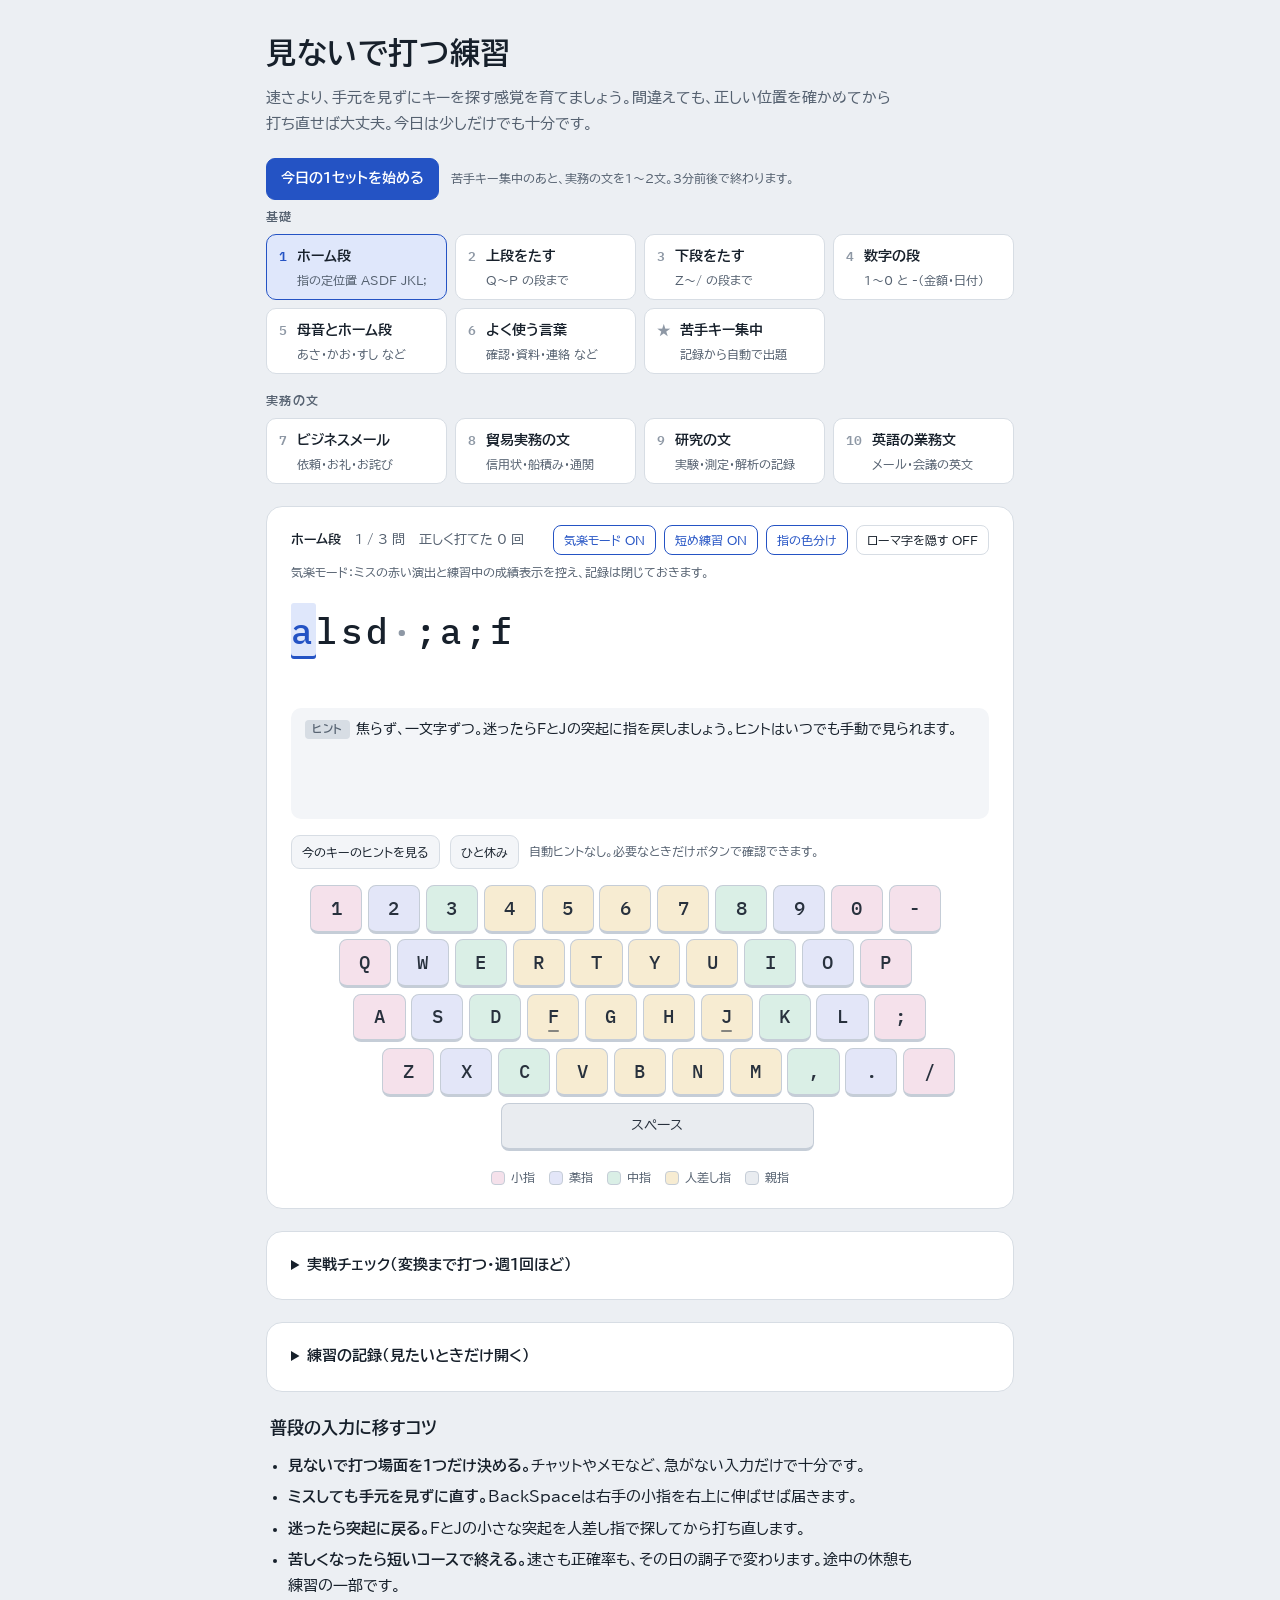
==== commit 120122fd: "Add romaji hiding, number row, daily set and real IME check - Add "hide romaji" toggle (romaji shows" ====
--- a/index.html
+++ b/index.html
@@ -1,4 +1,4 @@
-<!doctype html><html><head><meta charset=utf8><meta name=viewport content="width=device-width,initial-scale=1,viewport-fit=cover"><style>:root{color-scheme:light;box-sizing:border-box;padding-top:env(safe-area-inset-top,0px);padding-bottom:env(safe-area-inset-bottom,0px)}html{scroll-padding-top:env(safe-area-inset-top,0px)}body{margin:0;padding:0;font:14px -apple-system,BlinkMacSystemFont,sans-serif;background:#fff;color:#000}img{max-width:100%}[hidden]:not([hidden=until-found i]){display:none!important}</style></head><body>
+<!doctype html><html lang="ja"><head><meta charset=utf8><meta name=viewport content="width=device-width,initial-scale=1,viewport-fit=cover"><style>:root{color-scheme:light;box-sizing:border-box;padding-top:env(safe-area-inset-top,0px);padding-bottom:env(safe-area-inset-bottom,0px)}html{scroll-padding-top:env(safe-area-inset-top,0px)}body{margin:0;padding:0;font:14px -apple-system,BlinkMacSystemFont,sans-serif;background:#fff;color:#000}img{max-width:100%}[hidden]:not([hidden=until-found i]){display:none!important}</style></head><body>
 <title>ブラインドタッチ</title>
 <meta name="claude:viewport-fit-sides" content="cover">
 <link rel="preconnect" href="https://fonts.googleapis.com">
@@ -34,7 +34,7 @@
   color-scheme:dark;
 }
 *{box-sizing:border-box}
-body{background:var(--bg);color:var(--ink);font-family:var(--font-jp);font-size:15px;line-height:1.7}
+body{background:var(--bg);color:var(--ink);font-family:var(--font-jp);font-size:15px;line-height:1.7;word-break:auto-phrase} /* 日本語を文節の切れ目で折り返す */
 .wrap{max-width:780px;margin:0 auto;padding-left:max(16px,env(safe-area-inset-left,0px));padding-right:max(16px,env(safe-area-inset-right,0px));padding-block:28px 56px;display:grid;gap:22px}
 h1,h2,h3{margin:0;text-wrap:balance}
 p{margin:0}
@@ -61,10 +61,6 @@
 .meta{display:flex;flex-wrap:wrap;gap:4px 14px;font-size:13px;color:var(--ink-2);font-variant-numeric:tabular-nums}
 .meta b{color:var(--ink)}
 .opts{display:flex;flex-wrap:wrap;gap:8px;align-items:center}
-.seg{display:inline-flex;align-items:center;border:1px solid var(--line);border-radius:8px;overflow:hidden;font-size:12px}
-.seg-label{padding:4px 8px;color:var(--ink-2);background:var(--surface-2);border-right:1px solid var(--line)}
-.seg button{border:0;background:transparent;padding:4px 9px}
-.seg button[aria-pressed="true"]{background:var(--accent);color:var(--on-accent)}
 .toggle{border:1px solid var(--line);border-radius:8px;background:transparent;padding:4px 10px;font-size:12px}
 .toggle[aria-pressed="true"]{border-color:var(--accent);color:var(--accent)}
 
@@ -72,10 +68,13 @@
 .prompt{display:grid;gap:4px;min-width:0}
 .jp{font-size:clamp(20px,4.2vw,27px);font-weight:700;line-height:1.5}
 .kana{font-size:16px;color:var(--ink-2);letter-spacing:.04em}
+.kana .ph,.romaji .ph{display:inline-block}
+.kana.mid{font-size:clamp(19px,3.8vw,24px);color:var(--ink)}
 .kana.big{font-size:clamp(24px,5vw,32px);font-weight:700;color:var(--ink)}
 .kana .done{color:var(--ink-3)}
 .kana .cur{color:var(--accent);text-decoration:underline;text-underline-offset:5px;text-decoration-thickness:2px}
 .romaji{font-family:var(--font-mono);font-weight:500;font-size:clamp(20px,4.4vw,28px);line-height:1.55;word-break:break-all;letter-spacing:.03em;margin-top:4px}
+.romaji:empty{min-height:1.55em}
 .romaji.big{font-size:clamp(26px,6vw,36px);letter-spacing:.08em}
 .ch.done{color:var(--ink-3)}
 .ch.sp{color:var(--ink-3)}
@@ -113,7 +112,6 @@
 .sum-actions{display:flex;flex-wrap:wrap;gap:8px}
 .btn{border:1px solid var(--line);background:var(--surface);border-radius:9px;padding:8px 14px;font-weight:700;font-size:14px}
 .btn.primary{background:var(--accent);border-color:var(--accent);color:var(--on-accent)}
-.btn kbd{font-family:var(--font-mono);font-size:11px;font-weight:500;opacity:.8;margin-left:6px}
 
 .kb{container-type:inline-size;width:100%;max-width:660px;margin-inline:auto}
 .kb.mini{max-width:420px;margin-inline:0}
@@ -161,6 +159,22 @@
 .tips ul{margin:0;padding-left:1.2em;display:grid;gap:6px;max-width:62ch}
 .tips b{font-weight:700}
 
+/* コースのまとまりと今日の1セット */
+.course-groups{display:grid;gap:14px}
+.course-groups .label{margin-top:2px}
+.today{display:flex;flex-wrap:wrap;align-items:center;gap:8px 12px;margin-bottom:4px}
+
+/* 実戦チェック */
+.real-body{display:grid;gap:12px;padding-top:16px}
+.real-ctrl{display:flex;flex-wrap:wrap;gap:8px 12px;align-items:center;font-size:13px}
+.real-ctrl select{font:inherit;color:inherit;background:var(--surface);border:1px solid var(--line);border-radius:8px;padding:4px 8px}
+.real-target{font-size:clamp(18px,3.6vw,23px);font-weight:700;line-height:1.6}
+.real-target mark{background:var(--miss-soft);color:var(--miss);border-radius:3px}
+#realInput{width:100%;font:inherit;font-size:18px;line-height:1.6;color:inherit;background:var(--surface-2);border:1px solid var(--line);border-radius:10px;padding:10px 12px;resize:vertical}
+#realInput:focus-visible{outline:2px solid var(--accent);outline-offset:1px}
+.real-actions{display:flex;flex-wrap:wrap;gap:8px 12px;align-items:center}
+.real-res{background:var(--surface-2);border-radius:10px;padding:10px 14px;font-size:14px}
+
 /* 静かに学べる補助UI */
 /* 間違えて押したキーは、穏やかな琥珀色の枠で場所を知らせる。 */
 .key-guide{display:flex;flex-wrap:wrap;align-items:center;justify-content:center;gap:8px 20px;margin-top:12px;padding:9px 12px;border-radius:9px;background:var(--surface-2);color:var(--ink-2);font-size:12px}
@@ -197,9 +211,12 @@
 
   <p class="notice" id="touchNote" hidden>このページはパソコンのキーボードで使います。PCのブラウザでこのページを開いて練習してください。</p>
 
-  <section aria-labelledby="cTitle">
-    <h2 id="cTitle" class="label">コース</h2>
-    <div class="courses" id="courses"></div>
+  <section aria-label="コース">
+    <div class="today">
+      <button class="btn primary" id="todayBtn" type="button">今日の1セットを始める</button>
+      <span class="practice-note">苦手キー集中のあと、実務の文を1〜2文。3分前後で終わります。</span>
+    </div>
+    <div class="course-groups" id="courses"></div>
   </section>
 
   <section class="card practice" aria-label="練習">
@@ -209,6 +226,7 @@
         <button class="toggle" id="calmBtn" aria-pressed="true">気楽モード ON</button>
         <button class="toggle" id="shortBtn" aria-pressed="true">短め練習 ON</button>
         <button class="toggle" id="fingerBtn" aria-pressed="true">指の色分け</button>
+        <button class="toggle" id="romajiBtn" aria-pressed="false">ローマ字を隠す OFF</button>
       </div>
     </div>
     <p class="mode-desc" id="modeDesc">気楽モードではミスの赤い演出と練習中の成績表示を控え、記録は閉じておきます。</p>
@@ -248,6 +266,33 @@
       <span><i style="background:var(--f-index)"></i>人差し指</span>
       <span><i style="background:var(--f-thumb)"></i>親指</span>
     </div>
+  </section>
+
+  <section class="card" aria-label="実戦チェック">
+    <details id="realFold">
+      <summary class="record-summary">実戦チェック（変換まで打つ・週1回ほど）</summary>
+      <div class="real-body">
+        <p class="note">普段どおりIMEで変換・確定まで打ち、文全体が合っているかと時間を測ります。キーごとの判定はしません。英文はIMEをオフにして打ってください。</p>
+        <div class="real-ctrl">
+          <label>出題 <select id="realSrc">
+            <option value="ja">日本語の文（すべて）</option>
+            <option value="biz">ビジネスメール</option>
+            <option value="trade">貿易実務の文</option>
+            <option value="lab">研究の文</option>
+            <option value="en">英語の業務文</option>
+          </select></label>
+          <button class="btn subtle" id="realNew" type="button">別の文にする</button>
+        </div>
+        <p class="real-target" id="realTarget"></p>
+        <textarea id="realInput" rows="2" spellcheck="false" autocomplete="off" placeholder="ここに打ちます。打ち始めた時点から時間を測ります。"></textarea>
+        <div class="real-actions">
+          <button class="btn primary" id="realDone" type="button">できた</button>
+          <span class="practice-note">お題と同じ文になると自動で終わります。確定後の Enter でも判定します。</span>
+        </div>
+        <div id="realResult" aria-live="polite"></div>
+        <div><h3 class="label">実戦チェックの記録</h3><div class="tbl-wrap" id="realHist"></div></div>
+      </div>
+    </details>
   </section>
 
   <section class="card rec" aria-label="練習の記録">
@@ -343,6 +388,7 @@
     const two=s.slice(i,i+2);
     if(YOUON[two]){raw.push({k:two,opts:YOUON[two]});i+=2;continue;}
     const c=s[i];
+    if(c==="|"){i++;continue;} // 文節の区切り（表示の折り返し用）
     if(c==="っ"||c==="ん"){raw.push({k:c});i++;continue;}
     raw.push({k:c,opts:BASE[c]||[c.toLowerCase()]});i++;
   }
@@ -389,19 +435,33 @@
 // ---------- content ----------
 const VOWEL="あい いえ うえ あおい いいえ かお あさ いか あき かき すし あし いけ さけ しお こえ ふく あじ はし すき かさ おかし かぐ しか すいか さがす はこ ほし ふえ あかい おおきい かしこい きく かす".split(" ");
 const WORDS=[["確認","かくにん"],["資料","しりょう"],["会議","かいぎ"],["連絡","れんらく"],["提出","ていしゅつ"],["共有","きょうゆう"],["予定","よてい"],["仕事","しごと"],["会社","かいしゃ"],["メール","めーる"],["電話","でんわ"],["報告","ほうこく"],["相談","そうだん"],["内容","ないよう"],["時間","じかん"],["企画","きかく"],["経理","けいり"],["在庫","ざいこ"],["出荷","しゅっか"],["納期","のうき"],["部署","ぶしょ"],["上司","じょうし"],["同期","どうき"],["ありがとう","ありがとう"],["よろしく","よろしく"],["すみません","すみません"],["お願い","おねがい"],["ちょっと","ちょっと"],["日本","にほん"],["東京","とうきょう"],["今日","きょう"],["明日","あした"],["来週","らいしゅう"],["請求書","せいきゅうしょ"],["見積もり","みつもり"],["担当","たんとう"],["変更","へんこう"],["対応","たいおう"],["結果","けっか"],["調整","ちょうせい"],["取引先","とりひきさき"],["営業","えいぎょう"],["会計","かいけい"],["データ","でーた"],["ファイル","ふぁいる"]];
-const SENT=[["お疲れ様です。","おつかれさまです。"],["ご確認よろしくお願いいたします。","ごかくにんよろしくおねがいいたします。"],["承知しました。","しょうちしました。"],["本日の資料を共有します。","ほんじつのしりょうをきょうゆうします。"],["少々お待ちください。","しょうしょうおまちください。"],["明日までに提出します。","あしたまでにていしゅつします。"],["会議の日程を調整させてください。","かいぎのにっていをちょうせいさせてください。"],["添付ファイルをご確認ください。","てんぷふぁいるをごかくにんください。"],["引き続きよろしくお願いします。","ひきつづきよろしくおねがいします。"],["ご連絡ありがとうございます。","ごれんらくありがとうございます。"],["返信が遅くなり申し訳ありません。","へんしんがおそくなりもうしわけありません。"],["在庫の数量を確認しました。","ざいこのすうりょうをかくにんしました。"],["来週の打ち合わせは水曜日です。","らいしゅうのうちあわせはすいようびです。"],["見積書を作成しました。","みつもりしょをさくせいしました。"],["議事録を共有いたします。","ぎじろくをきょうゆういたします。"],["担当者に確認してご連絡します。","たんとうしゃにかくにんしてごれんらくします。"],["修正版を送付します。","しゅうせいばんをそうふします。"],["何卒よろしくお願い申し上げます。","なにとぞよろしくおねがいもうしあげます。"],["先ほどの件、承知いたしました。","さきほどのけん、しょうちいたしました。"],["出荷予定日をお知らせします。","しゅっかよていびをおしらせします。"],["今週中に回答いたします。","こんしゅうちゅうにかいとういたします。"],["念のため再送いたします。","ねんのためさいそういたします。"],["本件について相談させてください。","ほんけんについてそうだんさせてください。"],["お手数をおかけします。","おてすうをおかけします。"]];
-
-const BIZ=[["ご多忙のところ恐れ入りますが、ご確認をお願いいたします。","ごたぼうのところおそれいりますが、ごかくにんをおねがいいたします。"],["先日はお時間をいただき、誠にありがとうございました。","せんじつはおじかんをいただき、まことにありがとうございました。"],["来週の打ち合わせについて、ご都合をお知らせください。","らいしゅうのうちあわせについて、ごつごうをおしらせください。"],["返信が遅くなりましたことを、心よりお詫び申し上げます。","へんしんがおそくなりましたことを、こころよりおわびもうしあげます。"],["本日の会議資料を添付しましたので、ご査収ください。","ほんじつのかいぎしりょうをてんぷしましたので、ごさしゅうください。"],["お見積もりの内容について、追加でご相談がございます。","おみつもりのないようについて、ついかでごそうだんがございます。"],["早速ご対応いただきまして、誠にありがとうございます。","さっそくごたいおういただきまして、まことにありがとうございます。"],["納品予定日は、現在のところ来月の上旬を見込んでおります。","のうひんよていびは、げんざいのところらいげつのじょうじゅんをみこんでおります。"],["恐れ入りますが、請求書の宛名をご確認いただけますか。","おそれいりますが、せいきゅうしょのあてなをごかくにんいただけますか。"],["ご提案いただいた内容を、社内で検討させていただきます。","ごていあんいただいたないようを、しゃないでけんとうさせていただきます。"],["明日の訪問時間を、午後2時に変更していただけますか。","あすのほうもんじかんを、ごご2じにへんこうしていただけますか。"],["このたびは資料の記載に誤りがあり、申し訳ございません。","このたびはしりょうのきさいにあやまりがあり、もうしわけございません。"],["担当者が不在のため、私から取り急ぎご連絡いたします。","たんとうしゃがふざいのため、わたくしからとりいそぎごれんらくいたします。"],["詳細が決まり次第、改めて皆様にご案内申し上げます。","しょうさいがきまりしだい、あらためてみなさまにごあんないもうしあげます。"],["添付の申込書に必要事項をご記入のうえ、ご返信ください。","てんぷのもうしこみしょにひつようじこうをごきにゅうのうえ、ごへんしんください。"],["昨日は貴重なご意見をお寄せいただき、感謝申し上げます。","きのうはきちょうなごいけんをおよせいただき、かんしゃもうしあげます。"],["会場までの道順は、添付の案内図をご参照ください。","かいじょうまでのみちじゅんは、てんぷのあんないずをごさんしょうください。"],["ご希望の納期に沿えるかどうか、至急確認いたします。","ごきぼうののうきにそえるかどうか、しきゅうかくにんいたします。"],["本件の窓口が変更となりましたので、ご報告いたします。","ほんけんのまどぐちがへんこうとなりましたので、ごほうこくいたします。"],["お手数ですが、資料の最新版をお送りいただけますか。","おてすうですが、しりょうのさいしんばんをおおくりいただけますか。"],["ご連絡いただいた件について、以下のとおり回答いたします。","ごれんらくいただいたけんについて、いかのとおりかいとういたします。"],["会議の開始時刻は、午前10時を予定しております。","かいぎのかいしじこくは、ごぜん10じをよていしております。"],["発送手配が完了しましたので、伝票番号をお知らせします。","はっそうてはいがかんりょうしましたので、でんぴょうばんごうをおしらせします。"],["説明が不足しており、混乱を招きましたことをお詫びします。","せつめいがふそくしており、こんらんをまねきましたことをおわびします。"],["差し支えなければ、ご検討状況をお聞かせいただけますか。","さしつかえなければ、ごけんとうじょうきょうをおきかせいただけますか。"],["迅速にご調整いただき、おかげさまで準備が整いました。","じんそくにごちょうせいいただき、おかげさまでじゅんびがととのいました。"],["打ち合わせには、弊社の営業担当も同席させていただきます。","うちあわせには、へいしゃのえいぎょうたんとうもどうせきさせていただきます。"],["ご注文内容に相違がないか、念のためご確認ください。","ごちゅうもんないようにそういがないか、ねんのためごかくにんください。"],["回答期限を金曜日まで延長していただくことは可能でしょうか。","かいとうきげんをきんようびまでえんちょうしていただくことはかのうでしょうか。"],["先ほどお電話で伺った内容を、念のためメールで共有します。","さきほどおでんわでうかがったないようを、ねんのためめーるできょうゆうします。"],["見積書はPDF形式で、本日中にお送りいたします。","みつもりしょはPDFけいしきで、ほんじつちゅうにおおくりいたします。"],["長らくお待たせしてしまい、大変申し訳ございません。","ながらくおまたせしてしまい、たいへんもうしわけございません。"],["ご来社の際は、受付で担当者の名前をお伝えください。","ごらいしゃのさいは、うけつけでたんとうしゃのなまえをおつたえください。"],["新商品のサンプルを、ご指定の住所へ発送いたしました。","しんしょうひんのさんぷるを、ごしていのじゅうしょへはっそういたしました。"],["お忙しい中、ご丁寧にご説明いただきありがとうございました。","おいそがしいなか、ごていねいにごせつめいいただきありがとうございました。"],["今回の変更点は、資料の3ページ目に記載しております。","こんかいのへんこうてんは、しりょうの3ぺーじめにきさいしております。"],["月末の締め処理に向けて、未提出の書類をご確認ください。","げつまつのしめしょりにむけて、みていしゅつのしょるいをごかくにんください。"],["あいにく当日は予定があり、別の日程をご相談できれば幸いです。","あいにくとうじつはよていがあり、べつのにっていをごそうだんできればさいわいです。"],["ご了承いただけましたら、正式に発注の手続きを進めます。","ごりょうしょういただけましたら、せいしきにはっちゅうのてつづきをすすめます。"],["ご不明な点がございましたら、遠慮なくお問い合わせください。","ごふめいなてんがございましたら、えんりょなくおといあわせください。"],["議事録の内容に補足があれば、明日までにお知らせください。","ぎじろくのないようにほそくがあれば、あすまでにおしらせください。"],["先日の展示会では、弊社のブースへお越しいただき感謝します。","せんじつのてんじかいでは、へいしゃのぶーすへおこしいただきかんしゃします。"],["社内確認に時間を要しており、回答は明日になる見込みです。","しゃないかくにんにじかんをようしており、かいとうはあすになるみこみです。"],["念のため、メールが届いているかご確認いただけますか。","ねんのため、めーるがとどいているかごかくにんいただけますか。"],["価格改定の背景について、改めてご説明の機会をいただけますか。","かかくかいていのはいけいについて、あらためてごせつめいのきかいをいただけますか。"],["ご紹介いただいた担当者様へ、本日ご連絡いたしました。","ごしょうかいいただいたたんとうしゃさまへ、ほんじつごれんらくいたしました。"],["恐れ入りますが、添付ファイルを再送していただけますか。","おそれいりますが、てんぷふぁいるをさいそうしていただけますか。"],["お問い合わせの件は、現在担当部署に確認しております。","おといあわせのけんは、げんざいたんとうぶしょにかくにんしております。"],["当日の参加人数は、弊社から3名を予定しております。","とうじつのさんかにんずうは、へいしゃから3めいをよていしております。"],["お約束の期日に間に合わず、ご迷惑をおかけいたしました。","おやくそくのきじつにまにあわず、ごめいわくをおかけいたしました。"],["ご送付いただいた契約書を、本日確かに受領いたしました。","ごそうふいただいたけいやくしょを、ほんじつたしかにじゅりょういたしました。"],["次回はオンラインでの開催を予定しております。","じかいはおんらいんでのかいさいをよていしております。"],["提案書の表現について、一部修正をお願いできますか。","ていあんしょのひょうげんについて、いちぶしゅうせいをおねがいできますか。"],["本件についてご承諾いただき、誠にありがとうございます。","ほんけんについてごしょうだくいただき、まことにありがとうございます。"],["商品の在庫状況を確認のうえ、折り返しご案内いたします。","しょうひんのざいこじょうきょうをかくにんのうえ、おりかえしごあんないいたします。"],["先ほど送信したメールの件名に、誤りがございました。","さきほどそうしんしためーるのけんめいに、あやまりがございました。"],["資料の共有範囲について、事前に確認させてください。","しりょうのきょうゆうはんいについて、じぜんにかくにんさせてください。"],["ご希望に合わせて、訪問時間を調整させていただきます。","ごきぼうにあわせて、ほうもんじかんをちょうせいさせていただきます。"],["お送りいただいた一覧表をもとに、見積書を作成いたします。","おおくりいただいたいちらんひょうをもとに、みつもりしょをさくせいいたします。"],["本日は率直なご意見をいただき、大変参考になりました。","ほんじつはそっちょくなごいけんをいただき、たいへんさんこうになりました。"],["請求金額の内訳について、ご説明いただけますでしょうか。","せいきゅうきんがくのうちわけについて、ごせつめいいただけますでしょうか。"],["会議用のURLは、前日までに参加者へお送りします。","かいぎようのURLは、ぜんじつまでにさんかしゃへおおくりします。"],["納品先のご住所に変更がないか、ご確認をお願いいたします。","のうひんさきのごじゅうしょにへんこうがないか、ごかくにんをおねがいいたします。"],["誤って旧版の資料を添付したため、修正版を再送いたします。","あやまってきゅうはんのしりょうをてんぷしたため、しゅうせいばんをさいそういたします。"],["本日の決定事項を、関係する部署へ共有いたします。","ほんじつのけっていじこうを、かんけいするぶしょへきょうゆういたします。"],["ご無理のない範囲で、来週中にご回答いただけますと幸いです。","ごむりのないはんいで、らいしゅうちゅうにごかいとういただけますとさいわいです。"],["ご協力のおかげで、予定どおりに作業を終えることができました。","ごきょうりょくのおかげで、よていどおりにさぎょうをおえることができました。"],["商品名の表記は「冷凍さけ」に統一していただけますか。","しょうひんめいのひょうきはれいとうさけにとういつしていただけますか。"],["担当者に引き継ぎましたので、改めてご連絡いたします。","たんとうしゃにひきつぎましたので、あらためてごれんらくいたします。"],["休業期間中のお問い合わせは、営業再開後に順次回答します。","きゅうぎょうきかんちゅうのおといあわせは、えいぎょうさいかいごにじゅんじかいとうします。"],["本日の面談を通じて、貴社のご要望を詳しく理解できました。","ほんじつのめんだんをつうじて、きしゃのごようぼうをくわしくりかいできました。"],["添付資料の容量が大きいため、別の方法で共有いたします。","てんぷしりょうのようりょうがおおきいため、べつのほうほうできょうゆういたします。"],["お手数をおかけしますが、押印箇所をご確認ください。","おてすうをおかけしますが、おういんかしょをごかくにんください。"],["ご指定の条件で対応できるか、製造部門と協議いたします。","ごしていのじょうけんでたいおうできるか、せいぞうぶもんときょうぎいたします。"],["次回のお打ち合わせでは、販売計画についてご相談します。","じかいのおうちあわせでは、はんばいけいかくについてごそうだんします。"],["修正内容を反映しましたので、改めてご確認をお願いします。","しゅうせいないようをはんえいしましたので、あらためてごかくにんをおねがいします。"],["ご案内が直前となりましたことを、深くお詫び申し上げます。","ごあんないがちょくぜんとなりましたことを、ふかくおわびもうしあげます。"],["発送日が確定しましたら、追跡番号と併せてご連絡いたします。","はっそうびがかくていしましたら、ついせきばんごうとあわせてごれんらくいたします。"],["社内での検討結果について、来週初めにご報告いたします。","しゃないでのけんとうけっかについて、らいしゅうはじめにごほうこくいたします。"],["ご入金を確認いたしましたので、受領のご連絡を申し上げます。","ごにゅうきんをかくにんいたしましたので、じゅりょうのごれんらくをもうしあげます。"],["参加方法は、案内メールの「接続手順」をご覧ください。","さんかほうほうは、あんないめーるのせつぞくてじゅんをごらんください。"],["下記の候補日から、ご都合のよい日時をお選びください。","かきのこうほひから、ごつごうのよいにちじをおえらびください。"],["恐れ入りますが、今回のご提案は見送らせていただきます。","おそれいりますが、こんかいのごていあんはみおくらせていただきます。"],["ご要望の趣旨を確認したうえで、代替案をご提示いたします。","ごようぼうのしゅしをかくにんしたうえで、だいたいあんをごていじいたします。"],["本メールは、関係部署の担当者にもCCで共有しております。","ほんめーるは、かんけいぶしょのたんとうしゃにもCCできょうゆうしております。"],["差し替え用の資料は、本日午後までにお届けする予定です。","さしかえようのしりょうは、ほんじつごごまでにおとどけするよていです。"],["商品をお受け取りになりましたら、数量をご確認ください。","しょうひんをおうけとりになりましたら、すうりょうをごかくにんください。"],["こちらの確認不足により、ご負担をおかけし申し訳ございません。","こちらのかくにんふそくにより、ごふたんをおかけしもうしわけございません。"],["お知らせいただいた変更内容は、社内の台帳に反映いたしました。","おしらせいただいたへんこうないようは、しゃないのだいちょうにはんえいいたしました。"],["来月の商談に向けて、売場の写真をご提供いただけますか。","らいげつのしょうだんにむけて、うりばのしゃしんをごていきょういただけますか。"],["契約更新の手続きについて、必要書類をまとめてご案内します。","けいやくこうしんのてつづきについて、ひつようしょるいをまとめてごあんないします。"],["本日の会議は、予定より15分早く終了する見込みです。","ほんじつのかいぎは、よていより15ふんはやくしゅうりょうするみこみです。"],["ご提案の方向性について、弊社としても異存はございません。","ごていあんのほうこうせいについて、へいしゃとしてもいぞんはございません。"],["お電話がつながらなかったため、メールにて失礼いたします。","おでんわがつながらなかったため、めーるにてしつれいいたします。"],["お預かりした資料は、確認が済み次第ご返却いたします。","おあずかりしたしりょうは、かくにんがすみしだいごへんきゃくいたします。"],["数量の変更に伴い、見積金額を再計算させていただきます。","すうりょうのへんこうにともない、みつもりきんがくをさいけいさんさせていただきます。"],["送信先に誤りがありましたことを、謹んでお詫び申し上げます。","そうしんさきにあやまりがありましたことを、つつしんでおわびもうしあげます。"],["ご参加いただいた皆様へ、後日アンケートをお送りいたします。","ごさんかいただいたみなさまへ、ごじつあんけーとをおおくりいたします。"],["確認事項を整理しましたので、次回の会議でご相談させてください。","かくにんじこうをせいりしましたので、じかいのかいぎでごそうだんさせてください。"],["今後とも円滑なお取引に向けて、ご協力のほどお願い申し上げます。","こんごともえんかつなおとりひきにむけて、ごきょうりょくのほどおねがいもうしあげます。"]];
-const TRADE=[["輸出契約を結ぶ前に、取引条件を双方で確認した。","ゆしゅつけいやくをむすぶまえに、とりひきじょうけんをそうほうでかくにんした。"],["信用状の記載内容を確認し、契約との相違を調べた。","しんようじょうのきさいないようをかくにんし、けいやくとのそういをしらべた。"],["船積みの予定日が決まり、買主へ日程を連絡した。","ふなづみのよていびがきまり、かいぬしへにっていをれんらくした。"],["通関に必要な書類をそろえ、担当者へ提出した。","つうかんにひつようなしょるいをそろえ、たんとうしゃへていしゅつした。"],["為替相場の変動を踏まえ、輸入原価を再計算した。","かわせそうばのへんどうをふまえ、ゆにゅうげんかをさいけいさんした。"],["インコタームズの規則名と指定地を、見積書に記載した。","いんこたーむずのきそくめいとしていちを、みつもりしょにきさいした。"],["インボイスの商品名を、注文書の記載内容と照合した。","いんぼいすのしょうひんめいを、ちゅうもんしょのきさいないようとしょうごうした。"],["コンテナの予約状況を確認し、出荷計画を調整した。","こんてなのよやくじょうきょうをかくにんし、しゅっかけいかくをちょうせいした。"],["輸出先の表示要件について、現地の取引先に確認した。","ゆしゅつさきのひょうじようけんについて、げんちのとりひきさきにかくにんした。"],["見積もりの有効期限を確認してから、発注を決めた。","みつもりのゆうこうきげんをかくにんしてから、はっちゅうをきめた。"],["船荷証券の荷受人欄に、誤りがないか確認した。","ふなにしょうけんのにうけにんらんに、あやまりがないかかくにんした。"],["決済通貨を米ドルとする条件で、販売価格を提示した。","けっさいつうかをべいどるとするじょうけんで、はんばいかかくをていじした。"],["冷凍貨物の温度条件を、輸送会社と事前に共有した。","れいとうかもつのおんどじょうけんを、ゆそうかいしゃとじぜんにきょうゆうした。"],["原産地証明書の取得に必要な資料を、担当部署に依頼した。","げんさんちしょうめいしょのしゅとくにひつようなしりょうを、たんとうぶしょにいらいした。"],["運賃の見積もりには、追加料金の内訳も記載してもらった。","うんちんのみつもりには、ついかりょうきんのうちわけもきさいしてもらった。"],["輸入申告の準備として、商品の材質と用途を整理した。","ゆにゅうしんこくのじゅんびとして、しょうひんのざいしつとようとをせいりした。"],["納期に余裕を持たせるため、船便の候補を複数調べた。","のうきによゆうをもたせるため、ふなびんのこうほをふくすうしらべた。"],["海上保険の補償範囲を確認し、必要な条件を検討した。","かいじょうほけんのほしょうはんいをかくにんし、ひつようなじょうけんをけんとうした。"],["買主から届いた注文書をもとに、受注内容を登録した。","かいぬしからとどいたちゅうもんしょをもとに、じゅちゅうないようをとうろくした。"],["為替予約の対象金額を、今後の支払予定から算出した。","かわせよやくのたいしょうきんがくを、こんごのしはらいよていからさんしゅつした。"],["FOB条件の指定港が、契約書に明記されているか確認した。","FOBじょうけんのしていこうが、けいやくしょにめいきされているかかくにんした。"],["パッキングリストの数量を、実際の梱包数と照合した。","ぱっきんぐりすとのすうりょうを、じっさいのこんぽうすうとしょうごうした。"],["貨物の到着予定日が変わったため、倉庫の予約を調整した。","かもつのとうちゃくよていびがかわったため、そうこのよやくをちょうせいした。"],["信用状の有効期限と船積期限を、別々に確認した。","しんようじょうのゆうこうきげんとふなづみきげんを、べつべつにかくにんした。"],["輸入商品の関税分類について、必要な情報をまとめた。","ゆにゅうしょうひんのかんぜいぶんるいについて、ひつようなじょうほうをまとめた。"],["サンプルの品質を確認してから、本注文の条件を協議した。","さんぷるのひんしつをかくにんしてから、ほんちゅうもんのじょうけんをきょうぎした。"],["貿易書類に使う会社名の表記を、全書類で統一した。","ぼうえきしょるいにつかうかいしゃめいのひょうきを、ぜんしょるいでとういつした。"],["リーファーコンテナの設定温度を、出荷前に確認した。","りーふぁーこんてなのせっていおんどを、しゅっかまえにかくにんした。"],["送金手数料をどちらが負担するか、取引先と取り決めた。","そうきんてすうりょうをどちらがふたんするか、とりひきさきととりきめた。"],["輸出許可後の貨物について、搬入予定を運送会社に確認した。","ゆしゅつきょかごのかもつについて、はんにゅうよていをうんそうかいしゃにかくにんした。"],["CIF条件の見積もりで、指定仕向港の記載を確認した。","CIFじょうけんのみつもりで、していしむけこうのきさいをかくにんした。"],["船積書類の提出期限を確認し、作成の順序を決めた。","ふなづみしょるいのていしゅつきげんをかくにんし、さくせいのじゅんじょをきめた。"],["仕入先との商談では、最低発注数量について質問した。","しいれさきとのしょうだんでは、さいていはっちゅうすうりょうについてしつもんした。"],["輸入貨物の引き取りに向けて、配送車両を手配した。","ゆにゅうかもつのひきとりにむけて、はいそうしゃりょうをてはいした。"],["相手国の休日を確認し、送金日程に余裕を持たせた。","あいてこくのきゅうじつをかくにんし、そうきんにっていによゆうをもたせた。"],["貨物の総重量と正味重量を区別して、書類に記載した。","かもつのそうじゅうりょうとしょうみじゅうりょうをくべつして、しょるいにきさいした。"],["船会社からの遅延連絡を受け、販売部門へ情報を共有した。","ふながいしゃからのちえんれんらくをうけ、はんばいぶもんへじょうほうをきょうゆうした。"],["円安の場合の仕入原価を試算し、利益への影響を確認した。","えんやすのばあいのしいれげんかをしさんし、りえきへのえいきょうをかくにんした。"],["貿易取引の担当窓口を決め、連絡先を一覧表にまとめた。","ぼうえきとりひきのたんとうまどぐちをきめ、れんらくさきをいちらんひょうにまとめた。"],["輸出用の梱包が輸送条件に合うか、現場で確認した。","ゆしゅつようのこんぽうがゆそうじょうけんにあうか、げんばでかくにんした。"],["信用状（L/C）の条件を読み、必要書類を一覧にした。","しんようじょうL/Cのじょうけんをよみ、ひつようしょるいをいちらんにした。"],["輸入予定の水産物について、食品検査の要否を確認した。","ゆにゅうよていのすいさんぶつについて、しょくひんけんさのようひをかくにんした。"],["見積価格に国内運送費が含まれるか、売主に問い合わせた。","みつもりかかくにこくないうんそうひがふくまれるか、うりぬしにといあわせた。"],["積み替えの有無を確認し、輸送日数の見込みを整理した。","つみかえのうむをかくにんし、ゆそうにっすうのみこみをせいりした。"],["原産国と船積国を混同しないよう、書類を確認した。","げんさんこくとふなづみこくをこんどうしないよう、しょるいをかくにんした。"],["支払期日を管理表に登録し、経理部門と共有した。","しはらいきじつをかんりひょうにとうろくし、けいりぶもんときょうゆうした。"],["保税倉庫での保管状況を確認し、搬出の日程を決めた。","ほぜいそうこでのほかんじょうきょうをかくにんし、はんしゅつのにっていをきめた。"],["納入数量の不足について、写真と記録を添えて連絡した。","のうにゅうすうりょうのふそくについて、しゃしんときろくをそえてれんらくした。"],["輸入港で発生する諸費用を含めて、採算を計算した。","ゆにゅうこうではっせいするしょひようをふくめて、さいさんをけいさんした。"],["取引条件を変更する際は、合意内容を文書に残した。","とりひきじょうけんをへんこうするさいは、ごういないようをぶんしょにのこした。"],["FCA条件で指定する引渡場所を、相手先と確認した。","FCAじょうけんでしていするひきわたしばしょを、あいてさきとかくにんした。"],["梱包に表示する荷印を決め、出荷担当者へ連絡した。","こんぽうにひょうじするにじるしをきめ、しゅっかたんとうしゃへれんらくした。"],["通関業者へ商品説明書を送り、申告内容の確認を依頼した。","つうかんぎょうしゃへしょうひんせつめいしょをおくり、しんこくないようのかくにんをいらいした。"],["船積みが遅れた場合の対応について、契約前に協議した。","ふなづみがおくれたばあいのたいおうについて、けいやくまえにきょうぎした。"],["送金先口座の変更連絡は、既知の連絡先で確認した。","そうきんさきこうざのへんこうれんらくは、きちのれんらくさきでかくにんした。"],["冷凍まぐろの規格を確認し、見積書の商品説明に反映した。","れいとうまぐろのきかくをかくにんし、みつもりしょのしょうひんせつめいにはんえいした。"],["貿易書類の原本が必要かどうか、関係先に問い合わせた。","ぼうえきしょるいのげんぽんがひつようかどうか、かんけいさきにといあわせた。"],["見本品と本製品の仕様が一致するか、検品時に確かめた。","みほんひんとほんせいひんのしようがいっちするか、けんぴんじにたしかめた。"],["外貨建ての売上額を、社内の換算ルールに従って処理した。","がいかだてのうりあげがくを、しゃないのかんさんるーるにしたがってしょりした。"],["コンテナの搬入締切に間に合うよう、工場の出荷を調整した。","こんてなのはんにゅうしめきりにまにあうよう、こうじょうのしゅっかをちょうせいした。"],["DAP条件の指定仕向地を、取引先と詳しく確認した。","DAPじょうけんのしていしむけちを、とりひきさきとくわしくかくにんした。"],["船積通知を受け取り、到着後の荷受け準備を進めた。","ふなづみつうちをうけとり、とうちゃくごのにうけじゅんびをすすめた。"],["信用状に不一致が見つかったため、条件変更を依頼した。","しんようじょうにふいっちがみつかったため、じょうけんへんこうをいらいした。"],["輸出先で必要となる証明書を、出荷前に確認した。","ゆしゅつさきでひつようとなるしょうめいしょを、しゅっかまえにかくにんした。"],["輸入貨物の保管料について、発生する条件を調べた。","ゆにゅうかもつのほかんりょうについて、はっせいするじょうけんをしらべた。"],["仕入数量が増えた場合の単価を、売主に確認した。","しいれすうりょうがふえたばあいのたんかを、うりぬしにかくにんした。"],["通貨ごとの支払残高をまとめ、資金繰りの予定に反映した。","つうかごとのしはらいざんだかをまとめ、しきんぐりのよていにはんえいした。"],["商品の破損状況を記録し、保険会社への連絡を準備した。","しょうひんのはそんじょうきょうをきろくし、ほけんがいしゃへのれんらくをじゅんびした。"],["航空便へ切り替える場合の費用を、海上輸送と比較した。","こうくうびんへきりかえるばあいのひようを、かいじょうゆそうとひかくした。"],["輸入契約書の品質条件を読み、検収の基準を確認した。","ゆにゅうけいやくしょのひんしつじょうけんをよみ、けんしゅうのきじゅんをかくにんした。"],["送金予定額は1万ドルとし、社内の承認を申請した。","そうきんよていがくは1まんどるとし、しゃないのしょうにんをしんせいした。"],["船荷証券の発行状況を確認し、書類の送付予定を尋ねた。","ふなにしょうけんのはっこうじょうきょうをかくにんし、しょるいのそうふよていをたずねた。"],["原産地規則への適合を確認するため、製造工程を整理した。","げんさんちきそくへのてきごうをかくにんするため、せいぞうこうていをせいりした。"],["注文書の納期と船積予定日に、食い違いがないか確認した。","ちゅうもんしょののうきとふなづみよていびに、くいちがいがないかかくにんした。"],["輸送中の温度記録を入手し、荷受け時の確認に用いた。","ゆそうちゅうのおんどきろくをにゅうしゅし、にうけじのかくにんにもちいた。"],["港の混雑状況を踏まえて、到着後の配送計画を見直した。","みなとのこんざつじょうきょうをふまえて、とうちゃくごのはいそうけいかくをみなおした。"],["前払金の条件について、取引開始前に相手先と協議した。","まえばらいきんのじょうけんについて、とりひきかいしまえにあいてさきときょうぎした。"],["輸出申告に使う数量単位を、商品ごとに確認した。","ゆしゅつしんこくにつかうすうりょうたんいを、しょうひんごとにかくにんした。"],["貿易書類の訂正が必要となり、関係者に理由を説明した。","ぼうえきしょるいのていせいがひつようとなり、かんけいしゃにりゆうをせつめいした。"],["倉庫での検品結果をまとめ、仕入先に改善を依頼した。","そうこでのけんぴんけっかをまとめ、しいれさきにかいぜんをいらいした。"],["運賃が5%上昇する想定で、輸入原価を試算した。","うんちんが5%じょうしょうするそうていで、ゆにゅうげんかをしさんした。"],["水産物の学名と商品名を確認し、提出書類に記載した。","すいさんぶつのがくめいとしょうひんめいをかくにんし、ていしゅつしょるいにきさいした。"],["フォワーダーに輸送条件を伝え、最適な便の提案を依頼した。","ふぉわーだーにゆそうじょうけんをつたえ、さいてきなびんのていあんをいらいした。"],["輸入許可の通知を受け、倉庫への搬入手続きを進めた。","ゆにゅうきょかのつうちをうけ、そうこへのはんにゅうてつづきをすすめた。"],["船積書類の控えを保存し、取引番号で検索できるようにした。","ふなづみしょるいのひかえをほぞんし、とりひきばんごうでけんさくできるようにした。"],["代金回収までの日数を確認し、資金負担を見積もった。","だいきんかいしゅうまでのにっすうをかくにんし、しきんふたんをみつもった。"],["輸出入に必要な手続きを整理し、担当範囲を明確にした。","ゆしゅつにゅうにひつようなてつづきをせいりし、たんとうはんいをめいかくにした。"],["積地での検品方法について、売主と事前に合意した。","つみちでのけんぴんほうほうについて、うりぬしとじぜんにごういした。"],["関税率の適用条件を確認し、原価計算の根拠を残した。","かんぜいりつのてきようじょうけんをかくにんし、げんかけいさんのこんきょをのこした。"],["海外仕入先への照会事項をまとめ、英文メールを作成した。","かいがいしいれさきへのしょうかいじこうをまとめ、えいぶんめーるをさくせいした。"],["見積書には「運賃別途」と記し、費用の範囲を明確にした。","みつもりしょにはうんちんべっととしるし、ひようのはんいをめいかくにした。"],["コンテナ番号と封印番号を、出荷記録と照合した。","こんてなばんごうとふういんばんごうを、しゅっかきろくとしょうごうした。"],["貿易保険の利用を検討するため、対象となる取引を整理した。","ぼうえきほけんのりようをけんとうするため、たいしょうとなるとりひきをせいりした。"],["信用状取引で求められる書類を、銀行への提出前に点検した。","しんようじょうとりひきでもとめられるしょるいを、ぎんこうへのていしゅつまえにてんけんした。"],["取引先の現地時刻を確認し、オンライン商談の時間を決めた。","とりひきさきのげんちじこくをかくにんし、おんらいんしょうだんのじかんをきめた。"],["輸入商品の賞味期限を確認し、販売可能な期間を見積もった。","ゆにゅうしょうひんのしょうみきげんをかくにんし、はんばいかのうなきかんをみつもった。"],["分割船積みの可否について、契約と信用状の条件を確認した。","ぶんかつふなづみのかひについて、けいやくとしんようじょうのじょうけんをかくにんした。"],["輸送中の事故に備えて、緊急時の連絡手順を共有した。","ゆそうちゅうのじこにそなえて、きんきゅうじのれんらくてじゅんをきょうゆうした。"],["買主の受領確認を得て、今回の出荷記録を更新した。","かいぬしのじゅりょうかくにんをえて、こんかいのしゅっかきろくをこうしんした。"],["次回の発注に向けて、納期と品質の実績を振り返った。","じかいのはっちゅうにむけて、のうきとひんしつのじっせきをふりかえった。"]];
-const LAB=[["飼育水の温度を測定し、毎日の記録表に記入した。","しいくすいのおんどをそくていし、まいにちのきろくひょうにきにゅうした。"],["肝臓試料の抗酸化酵素活性を、同じ条件で比較した。","かんぞうしりょうのこうさんかこうそかっせいを、おなじじょうけんでひかくした。"],["分光光度計の設定を確認してから、吸光度を測定する。","ぶんこうこうどけいのせっていをかくにんしてから、きゅうこうどをそくていする。"],["実験開始前に、各水槽の収容尾数をそろえておく。","じっけんかいしまえに、かくすいそうのしゅうようびすうをそろえておく。"],["対照区と試験区の平均値を、誤差棒を付けて示した。","たいしょうくとしけんくのへいきんちを、ごさぼうをつけてしめした。"],["採取した組織は、分析まで適切な条件で保存する。","さいしゅしたそしきは、ぶんせきまでてきせつなじょうけんでほぞんする。"],["飼料の配合割合を見直し、試験用の餌を調製した。","しりょうのはいごうわりあいをみなおし、しけんようのえさをちょうせいした。"],["検量線の作成には、濃度の異なる標準液を使用した。","けんりょうせんのさくせいには、のうどのことなるひょうじゅんえきをしようした。"],["測定値のばらつきについて、標準偏差を用いて確認した。","そくていちのばらつきについて、ひょうじゅんへんさをもちいてかくにんした。"],["イワナの体重を測定し、個体番号と一緒に記録した。","いわなのたいじゅうをそくていし、こたいばんごうといっしょにきろくした。"],["反応液を加える順番は、すべての試料で統一した。","はんのうえきをくわえるじゅんばんは、すべてのしりょうでとういつした。"],["統計解析の前に、欠測値の有無を一覧表で確認する。","とうけいかいせきのまえに、けっそくちのうむをいちらんひょうでかくにんする。"],["給餌後の残餌を観察し、摂餌状況を記録に残した。","きゅうじごのざんじをかんさつし、せつじじょうきょうをきろくにのこした。"],["脂質過酸化の程度を評価するため、測定条件を検討した。","ししつかさんかのていどをひょうかするため、そくていじょうけんをけんとうした。"],["遠心分離後の上清を、新しいチューブへ静かに移した。","えんしんぶんりごのじょうせいを、あたらしいちゅーぶへしずかにうつした。"],["飼育期間中の溶存酸素量を、一定の時刻に測定した。","しいくきかんちゅうのようぞんさんそりょうを、いっていのじこくにそくていした。"],["試料名と測定日の対応を、実験ノートに整理して記載した。","しりょうめいとそくていひのたいおうを、じっけんのーとにせいりしてきさいした。"],["反応時間による変化を調べるため、予備実験を行った。","はんのうじかんによるへんかをしらべるため、よびじっけんをおこなった。"],["群間比較の結果は、有意差の有無と併せて報告した。","ぐんかんひかくのけっかは、ゆういさのうむとあわせてほうこくした。"],["銀鮭の成長率を算出する前に、計算式を確認した。","ぎんざけのせいちょうりつをさんしゅつするまえに、けいさんしきをかくにんした。"],["緩衝液のpHを確認し、調製した日付を容器に記した。","かんしょうえきのpHをかくにんし、ちょうせいしたひづけをようきにしるした。"],["肝臓の重量を量り、ホモジネートの調製量を決めた。","かんぞうのじゅうりょうをはかり、ほもじねーとのちょうせいりょうをきめた。"],["水槽ごとの給餌量を集計し、飼料効率の計算に用いた。","すいそうごとのきゅうじりょうをしゅうけいし、しりょうこうりつのけいさんにもちいた。"],["測定機器の校正記録を確認してから、分析を開始した。","そくていききのこうせいきろくをかくにんしてから、ぶんせきをかいしした。"],["外れ値を除く場合は、その判断基準と理由を明記する。","はずれちをのぞくばあいは、そのはんだんきじゅんとりゆうをめいきする。"],["採血から血清の分離まで、各工程の時刻を記録した。","さいけつからけっせいのぶんりまで、かくこうていのじこくをきろくした。"],["SOD活性の測定手順を、試薬の説明書で確認した。","SODかっせいのそくていてじゅんを、しやくのせつめいしょでかくにんした。"],["実験に使うピペットの容量範囲を、作業前に確認した。","じっけんにつかうぴぺっとのようりょうはんいを、さぎょうまえにかくにんした。"],["生残率の推移を調べるため、死亡尾数を毎日記録した。","せいざんりつのすいいをしらべるため、しぼうびすうをまいにちきろくした。"],["得られた結果と考察を分けて、発表用の原稿にまとめた。","えられたけっかとこうさつをわけて、はっぴょうようのげんこうにまとめた。"],["試薬の保存条件を確認し、開封日をラベルに記入した。","しやくのほぞんじょうけんをかくにんし、かいふうひをらべるにきにゅうした。"],["酵素反応の開始時刻をそろえ、測定順序を管理した。","こうそはんのうのかいしじこくをそろえ、そくていじゅんじょをかんりした。"],["体長と体重の関係を、個体ごとの散布図で確認した。","たいちょうとたいじゅうのかんけいを、こたいごとのさんぷずでかくにんした。"],["吸光度が測定範囲に入るよう、試料の希釈倍率を検討した。","きゅうこうどがそくていはんいにはいるよう、しりょうのきしゃくばいりつをけんとうした。"],["研究目的に合った検定方法を、解析の前に検討した。","けんきゅうもくてきにあったけんていほうほうを、かいせきのまえにけんとうした。"],["飼育水の交換後に、魚の遊泳行動を注意深く観察した。","しいくすいのこうかんごに、さかなのゆうえいこうどうをちゅういふかくかんさつした。"],["タンパク質濃度を測定し、活性値の換算に使用した。","たんぱくしつのうどをそくていし、かっせいちのかんさんにしようした。"],["冷凍試料を取り出す前に、必要な本数を確認しておく。","れいとうしりょうをとりだすまえに、ひつようなほんすうをかくにんしておく。"],["反復測定の値を比べて、測定の再現性を確認した。","はんぷくそくていのあたいをくらべて、そくていのさいげんせいをかくにんした。"],["試験飼料の保管場所を決め、区名が分かるように表示した。","しけんしりょうのほかんばしょをきめ、くめいがわかるようにひょうじした。"],["カタラーゼ活性の算出に使う単位を、表の見出しに記した。","かたらーぜかっせいのさんしゅつにつかうたんいを、ひょうのみだしにしるした。"],["試験開始時の体重分布を、各群の間で比較した。","しけんかいしじのたいじゅうぶんぷを、かくぐんのあいだでひかくした。"],["マイクロプレートの配置図を作り、試料の位置を確認した。","まいくろぷれーとのはいちずをつくり、しりょうのいちをかくにんした。"],["相関係数だけで判断せず、散布図の形も確認した。","そうかんけいすうだけではんだんせず、さんぷずのかたちもかくにんした。"],["解剖に使用する器具を準備し、採取の順番を決めた。","かいぼうにしようするきぐをじゅんびし、さいしゅのじゅんばんをきめた。"],["試料を2倍に希釈した条件で、吸光度を再測定した。","しりょうを2ばいにきしゃくしたじょうけんで、きゅうこうどをさいそくていした。"],["水質の変動と摂餌量の関係を、飼育日誌から調べた。","すいしつのへんどうとせつじりょうのかんけいを、しいくにっしからしらべた。"],["標準液と試料液は、同じ操作手順で処理する。","ひょうじゅんえきとしりょうえきは、おなじそうさてじゅんでしょりする。"],["論文中の図を参照する際は、実験条件の違いを確認した。","ろんぶんちゅうのずをさんしょうするさいは、じっけんじょうけんのちがいをかくにんした。"],["肝臓の色や外観についても、採取時に記録を残した。","かんぞうのいろやがいかんについても、さいしゅじにきろくをのこした。"],["脂質含量の分析に向けて、必要な試料量を見積もった。","ししつがんりょうのぶんせきにむけて、ひつようなしりょうりょうをみつもった。"],["ブランクの吸光度を確認し、補正の方法を統一した。","ぶらんくのきゅうこうどをかくにんし、ほせいのほうほうをとういつした。"],["試験区の割り付け方法を、実験計画書に記載した。","しけんくのわりつけほうほうを、じっけんけいかくしょにきさいした。"],["測定結果は、元のデータを残したまま別の表で整理した。","そくていけっかは、もとのでーたをのこしたままべつのひょうでせいりした。"],["酸化ストレスに関する指標を、複数の結果から検討した。","さんかすとれすにかんするしひょうを、ふくすうのけっかからけんとうした。"],["飼育密度が実験に及ぼす影響を、考察の論点に加えた。","しいくみつどがじっけんにおよぼすえいきょうを、こうさつのろんてんにくわえた。"],["検量線の範囲を超えた試料は、希釈して再測定した。","けんりょうせんのはんいをこえたしりょうは、きしゃくしてさいそくていした。"],["筋肉試料の採取位置をそろえ、個体差の評価に備えた。","きんにくしりょうのさいしゅいちをそろえ、こたいさのひょうかにそなえた。"],["統計表の注記に、使用した検定名と標本数を記載した。","とうけいひょうのちゅうきに、しようしたけんていめいとひょうほんすうをきさいした。"],["飼料添加物の濃度を確認し、秤量した値を記録した。","しりょうてんかぶつののうどをかくにんし、ひょうりょうしたあたいをきろくした。"],["GPx活性の測定に必要な試薬を、事前に一覧にした。","GPxかっせいのそくていにひつようなしやくを、じぜんにいちらんにした。"],["遠心条件は、回転数と遠心力を混同しないよう確認した。","えんしんじょうけんは、かいてんすうとえんしんりょくをこんどうしないようかくにんした。"],["観察された変化について、別の要因の可能性も検討した。","かんさつされたへんかについて、べつのよういんのかのうせいもけんとうした。"],["実験中の室温を記録し、測定日ごとの条件を比較した。","じっけんちゅうのしつおんをきろくし、そくていにちごとのじょうけんをひかくした。"],["水槽番号と魚の個体番号が対応するよう、台帳を作成した。","すいそうばんごうとさかなのこたいばんごうがたいおうするよう、だいちょうをさくせいした。"],["標準誤差と標準偏差を区別し、図の説明文に明記した。","ひょうじゅんごさとひょうじゅんへんさをくべつし、ずのせつめいぶんにめいきした。"],["反応液の組成は、最終濃度が分かる形で整理した。","はんのうえきのそせいは、さいしゅうのうどがわかるかたちでせいりした。"],["換水の前後で水温を測り、急激な変化がないか確認した。","かんすいのぜんごですいおんをはかり、きゅうげきなへんかがないかかくにんした。"],["組織の破砕条件をそろえ、試料調製のばらつきを抑えた。","そしきのはさいじょうけんをそろえ、しりょうちょうせいのばらつきをおさえた。"],["分析結果の解釈に必要な情報を、原著論文で確認した。","ぶんせきけっかのかいしゃくにひつようなじょうほうを、げんちょろんぶんでかくにんした。"],["測定波長は532nmに設定し、実験記録にも残した。","そくていはちょうは532nmにせっていし、じっけんきろくにものこした。"],["平均値だけでなく、各個体の測定値も図に示した。","へいきんちだけでなく、かくこたいのそくていちもずにしめした。"],["試験終了時の採材に向けて、作業担当をあらかじめ決めた。","しけんしゅうりょうじのさいざいにむけて、さぎょうたんとうをあらかじめきめた。"],["脂質過酸化感受性を調べるため、反応の経時変化を測定した。","ししつかさんかかんじゅせいをしらべるため、はんのうのけいじへんかをそくていした。"],["試薬を混合した後は、反応開始までの時間を記録した。","しやくをこんごうしたあとは、はんのうかいしまでのじかんをきろくした。"],["標本数を決める際に、実験単位と反復の取り方を検討した。","ひょうほんすうをきめるさいに、じっけんたんいとはんぷくのとりかたをけんとうした。"],["飼料の乾物重量を確認し、成分値の比較条件をそろえた。","しりょうのかんぶつじゅうりょうをかくにんし、せいぶんちのひかくじょうけんをそろえた。"],["血漿と血清の区別がつくよう、試料ラベルに明記した。","けっしょうとけっせいのくべつがつくよう、しりょうらべるにめいきした。"],["測定値に異常があったため、操作記録をさかのぼって確認した。","そくていちにいじょうがあったため、そうさきろくをさかのぼってかくにんした。"],["図の縦軸には、酵素活性の名称と単位を表示した。","ずのたてじくには、こうそかっせいのめいしょうとたんいをひょうじした。"],["希釈液は5%の条件で調製し、容器に濃度を記載した。","きしゃくえきは5%のじょうけんでちょうせいし、ようきにのうどをきさいした。"],["採材前の絶食時間を、各試験区でそろえて記録した。","さいざいまえのぜっしょくじかんを、かくしけんくでそろえてきろくした。"],["反応温度を一定に保つため、恒温槽の設定を確認した。","はんのうおんどをいっていにたもつため、こうおんそうのせっていをかくにんした。"],["有意差がない結果についても、効果の大きさを検討した。","ゆういさがないけっかについても、こうかのおおきさをけんとうした。"],["飼育槽の清掃日を記録し、魚の状態と併せて確認した。","しいくそうのせいそうひをきろくし、さかなのじょうたいとあわせてかくにんした。"],["実験ノートには「再測定」と記し、元の値も保存した。","じっけんのーとにはさいそくていとしるし、もとのあたいもほぞんした。"],["ホモジネートを分注し、試料の使用履歴を管理した。","ほもじねーとをぶんちゅうし、しりょうのしようりれきをかんりした。"],["検定の前提条件を満たすか、データの分布を確認した。","けんていのぜんていじょうけんをみたすか、でーたのぶんぷをかくにんした。"],["飼料中の脂質が酸化しないよう、保存方法を確認した。","しりょうちゅうのししつがさんかしないよう、ほぞんほうほうをかくにんした。"],["新しい測定法を導入する前に、予備試験で条件を確かめた。","あたらしいそくていほうをどうにゅうするまえに、よびしけんでじょうけんをたしかめた。"],["試料Aの吸光度が高かったため、希釈条件を見直した。","しりょうAのきゅうこうどがたかかったため、きしゃくじょうけんをみなおした。"],["生物学的反復と技術的反復を区別して、結果を整理した。","せいぶつがくてきはんぷくとぎじゅつてきはんぷくをくべつして、けっかをせいりした。"],["凍結保存した筋肉を用いて、鮮度指標の分析を進めた。","とうけつほぞんしたきんにくをもちいて、せんどしひょうのぶんせきをすすめた。"],["測定値の転記ミスを防ぐため、元の出力と表を照合した。","そくていちのてんきみすをふせぐため、もとのしゅつりょくとひょうをしょうごうした。"],["抗酸化作用の評価では、測定した指標の意味を確認した。","こうさんかさようのひょうかでは、そくていしたしひょうのいみをかくにんした。"],["図表に使用する略語は、初めて登場する箇所で説明した。","ずひょうにしようするりゃくごは、はじめてとうじょうするかしょでせつめいした。"],["反応時間は30分とし、終了時刻をタイマーで管理した。","はんのうじかんは30ふんとし、しゅうりょうじこくをたいまーでかんりした。"],["水槽を実験単位とする解析では、水槽間の違いを確認した。","すいそうをじっけんたんいとするかいせきでは、すいそうかんのちがいをかくにんした。"],["研究の限界について、試験期間と標本数の面から整理した。","けんきゅうのげんかいについて、しけんきかんとひょうほんすうのめんからせいりした。"],["次回の実験計画に、今回の予備試験で得た課題を反映した。","じかいのじっけんけいかくに、こんかいのよびしけんでえたかだいをはんえいした。"]];
+const SENT=[["お疲れ様です。","おつかれさまです。"],["ご確認よろしくお願いいたします。","ごかくにん|よろしく|おねがいいたします。"],["承知しました。","しょうちしました。"],["本日の資料を共有します。","ほんじつの|しりょうを|きょうゆうします。"],["少々お待ちください。","しょうしょう|おまちください。"],["明日までに提出します。","あしたまでにていしゅつします。"],["会議の日程を調整させてください。","かいぎの|にっていを|ちょうせいさせてください。"],["添付ファイルをご確認ください。","てんぷふぁいるを|ごかくにん|ください。"],["引き続きよろしくお願いします。","ひきつづき|よろしく|おねがいします。"],["ご連絡ありがとうございます。","ごれんらく|ありがとう|ございます。"],["返信が遅くなり申し訳ありません。","へんしんが|おそく|なり|もうしわけ|ありません。"],["在庫の数量を確認しました。","ざいこの|すうりょうを|かくにんしました。"],["来週の打ち合わせは水曜日です。","らいしゅうの|うちあわせは|すいようびです。"],["見積書を作成しました。","みつもりしょを|さくせいしました。"],["議事録を共有いたします。","ぎじろくを|きょうゆう|いたします。"],["担当者に確認してご連絡します。","たんとうしゃに|かくにんして|ごれんらくします。"],["修正版を送付します。","しゅうせいばんを|そうふします。"],["何卒よろしくお願い申し上げます。","なにとぞ|よろしく|おねがい|もうしあげます。"],["先ほどの件、承知いたしました。","さきほどの|けん、|しょうち|いたしました。"],["出荷予定日をお知らせします。","しゅっかよていびを|おしらせします。"],["今週中に回答いたします。","こんしゅうちゅうに|かいとう|いたします。"],["念のため再送いたします。","ねんの|ためさいそう|いたします。"],["本件について相談させてください。","ほんけんに|ついて|そうだんさせてください。"],["お手数をおかけします。","おてすうを|おかけします。"]];
+
+const BIZ=[["ご多忙のところ恐れ入りますが、ご確認をお願いいたします。","ごたぼうの|ところ|おそれいりますが、|ごかくにんを|おねがいいたします。"],["先日はお時間をいただき、誠にありがとうございました。","せんじつは|おじかんをいただき、|まことに|ありがとう|ございました。"],["来週の打ち合わせについて、ご都合をお知らせください。","らいしゅうの|うちあわせに|ついて、|ごつごうを|おしらせ|ください。"],["返信が遅くなりましたことを、心よりお詫び申し上げます。","へんしんが|おそく|なりました|ことを、|こころより|おわび|もうしあげます。"],["本日の会議資料を添付しましたので、ご査収ください。","ほんじつの|かいぎしりょうを|てんぷしましたので、|ごさしゅう|ください。"],["お見積もりの内容について、追加でご相談がございます。","おみつもりの|ないように|ついて、|ついかで|ごそうだんがございます。"],["早速ご対応いただきまして、誠にありがとうございます。","さっそく|ごたいおう|いただきまして、|まことに|ありがとう|ございます。"],["納品予定日は、現在のところ来月の上旬を見込んでおります。","のうひんよていびは、|げんざいの|ところらいげつの|じょうじゅんを|みこんでおります。"],["恐れ入りますが、請求書の宛名をご確認いただけますか。","おそれいりますが、|せいきゅうしょの|あてなを|ごかくにん|いただけますか。"],["ご提案いただいた内容を、社内で検討させていただきます。","ごていあん|いただいた|ないようを、|しゃないで|けんとうさせていただきます。"],["明日の訪問時間を、午後2時に変更していただけますか。","あすの|ほうもんじかんを、|ごご2じに|へんこうしていただけますか。"],["このたびは資料の記載に誤りがあり、申し訳ございません。","この|たびは|しりょうの|きさいに|あやまりがあり、|もうしわけ|ございません。"],["担当者が不在のため、私から取り急ぎご連絡いたします。","たんとうしゃが|ふざいの|ため、|わたくしから|とりいそぎ|ごれんらく|いたします。"],["詳細が決まり次第、改めて皆様にご案内申し上げます。","しょうさいが|きまり|しだい、|あらためて|みなさまに|ごあんない|もうしあげます。"],["添付の申込書に必要事項をご記入のうえ、ご返信ください。","てんぷの|もうしこみしょに|ひつようじこうを|ごきにゅうの|うえ、|ごへんしん|ください。"],["昨日は貴重なご意見をお寄せいただき、感謝申し上げます。","きのうは|きちょうな|ごいけんを|およせいただき、|かんしゃ|もうしあげます。"],["会場までの道順は、添付の案内図をご参照ください。","かいじょうまでの|みちじゅんは、|てんぷの|あんないずを|ごさんしょう|ください。"],["ご希望の納期に沿えるかどうか、至急確認いたします。","ごきぼうの|のうきに|そえるか|どうか、|しきゅうかくにん|いたします。"],["本件の窓口が変更となりましたので、ご報告いたします。","ほんけんの|まどぐちが|へんこうとなりましたので、|ごほうこく|いたします。"],["お手数ですが、資料の最新版をお送りいただけますか。","おてすうですが、|しりょうの|さいしんばんを|おおくりいただけますか。"],["ご連絡いただいた件について、以下のとおり回答いたします。","ごれんらく|いただいた|けんに|ついて、|いかの|とおりかいとう|いたします。"],["会議の開始時刻は、午前10時を予定しております。","かいぎの|かいしじこくは、|ごぜん10じを|よていしております。"],["発送手配が完了しましたので、伝票番号をお知らせします。","はっそうてはいが|かんりょうしましたので、|でんぴょうばんごうを|おしらせします。"],["説明が不足しており、混乱を招きましたことをお詫びします。","せつめいが|ふそくしており、|こんらんを|まねきました|ことを|おわびします。"],["差し支えなければ、ご検討状況をお聞かせいただけますか。","さしつかえなければ、|ごけんとうじょうきょうを|おきかせ|いただけますか。"],["迅速にご調整いただき、おかげさまで準備が整いました。","じんそくに|ごちょうせい|いただき、|おかげさまで|じゅんびが|ととのいました。"],["打ち合わせには、弊社の営業担当も同席させていただきます。","うちあわせには、|へいしゃの|えいぎょうたんとうも|どうせきさせていただきます。"],["ご注文内容に相違がないか、念のためご確認ください。","ごちゅうもんないように|そういが|ないか、|ねんの|ため|ごかくにん|ください。"],["回答期限を金曜日まで延長していただくことは可能でしょうか。","かいとうきげんを|きんようびまで|えんちょうしていただく|ことは|かのうでしょうか。"],["先ほどお電話で伺った内容を、念のためメールで共有します。","さきほど|おでんわで|うかがった|ないようを、|ねんの|ためめーるで|きょうゆうします。"],["見積書はPDF形式で、本日中にお送りいたします。","みつもりしょは|PDFけいしきで、|ほんじつちゅうに|おおくりいたします。"],["長らくお待たせしてしまい、大変申し訳ございません。","ながらく|おまたせ|してしまい、|たいへん|もうしわけ|ございません。"],["ご来社の際は、受付で担当者の名前をお伝えください。","ごらいしゃの|さいは、|うけつけで|たんとうしゃの|なまえを|おつたえください。"],["新商品のサンプルを、ご指定の住所へ発送いたしました。","しんしょうひんの|さんぷるを、|ごしていの|じゅうしょへ|はっそう|いたしました。"],["お忙しい中、ご丁寧にご説明いただきありがとうございました。","おいそがしい|なか、|ごていねいに|ごせつめい|いただき|ありがとう|ございました。"],["今回の変更点は、資料の3ページ目に記載しております。","こんかいの|へんこうてんは、|しりょうの|3ぺーじめに|きさいしております。"],["月末の締め処理に向けて、未提出の書類をご確認ください。","げつまつの|しめしょりに|むけて、|みていしゅつの|しょるいを|ごかくにん|ください。"],["あいにく当日は予定があり、別の日程をご相談できれば幸いです。","あいにく|とうじつは|よていがあり、|べつの|にっていを|ごそうだんできれば|さいわいです。"],["ご了承いただけましたら、正式に発注の手続きを進めます。","ごりょうしょう|いただけましたら、|せいしきに|はっちゅうの|てつづきを|すすめます。"],["ご不明な点がございましたら、遠慮なくお問い合わせください。","ごふめいな|てんがございましたら、|えんりょ|なく|おといあわせください。"],["議事録の内容に補足があれば、明日までにお知らせください。","ぎじろくの|ないように|ほそくがあれば、|あすまでに|おしらせ|ください。"],["先日の展示会では、弊社のブースへお越しいただき感謝します。","せんじつの|てんじかいでは、|へいしゃの|ぶーすへ|おこしいただき|かんしゃします。"],["社内確認に時間を要しており、回答は明日になる見込みです。","しゃないかくにんに|じかんを|ようしており、|かいとうは|あすになる|みこみです。"],["念のため、メールが届いているかご確認いただけますか。","ねんの|ため、|めーるが|とどいているか|ごかくにん|いただけますか。"],["価格改定の背景について、改めてご説明の機会をいただけますか。","かかくかいていの|はいけいに|ついて、|あらためて|ごせつめいの|きかいをいただけますか。"],["ご紹介いただいた担当者様へ、本日ご連絡いたしました。","ごしょうかい|いただいた|たんとうしゃさまへ、|ほんじつ|ごれんらく|いたしました。"],["恐れ入りますが、添付ファイルを再送していただけますか。","おそれいりますが、|てんぷふぁいるを|さいそうしていただけますか。"],["お問い合わせの件は、現在担当部署に確認しております。","おといあわせの|けんは、|げんざいたんとうぶしょに|かくにんしております。"],["当日の参加人数は、弊社から3名を予定しております。","とうじつの|さんかにんずうは、|へいしゃから|3めいを|よていしております。"],["お約束の期日に間に合わず、ご迷惑をおかけいたしました。","おやくそくの|きじつに|まにあわず、|ごめいわくを|おかけいたしました。"],["ご送付いただいた契約書を、本日確かに受領いたしました。","ごそうふ|いただいた|けいやくしょを、|ほんじつ|たしかに|じゅりょう|いたしました。"],["次回はオンラインでの開催を予定しております。","じかいは|おんらいんでの|かいさいを|よていしております。"],["提案書の表現について、一部修正をお願いできますか。","ていあんしょの|ひょうげんに|ついて、|いちぶしゅうせいを|おねがいできますか。"],["本件についてご承諾いただき、誠にありがとうございます。","ほんけんに|ついて|ごしょうだく|いただき、|まことに|ありがとう|ございます。"],["商品の在庫状況を確認のうえ、折り返しご案内いたします。","しょうひんの|ざいこじょうきょうを|かくにんの|うえ、|おりかえし|ごあんない|いたします。"],["先ほど送信したメールの件名に、誤りがございました。","さきほどそうしんした|めーるの|けんめいに、|あやまりがございました。"],["資料の共有範囲について、事前に確認させてください。","しりょうの|きょうゆうはんいに|ついて、|じぜんに|かくにんさせてください。"],["ご希望に合わせて、訪問時間を調整させていただきます。","ごきぼうに|あわせて、|ほうもんじかんを|ちょうせいさせていただきます。"],["お送りいただいた一覧表をもとに、見積書を作成いたします。","おおくりいただいた|いちらんひょうを|もとに、|みつもりしょを|さくせい|いたします。"],["本日は率直なご意見をいただき、大変参考になりました。","ほんじつは|そっちょくな|ごいけんをいただき、|たいへん|さんこうになりました。"],["請求金額の内訳について、ご説明いただけますでしょうか。","せいきゅうきんがくの|うちわけに|ついて、|ごせつめい|いただけますでしょうか。"],["会議用のURLは、前日までに参加者へお送りします。","かいぎようの|URLは、|ぜんじつまでに|さんかしゃへ|おおくりします。"],["納品先のご住所に変更がないか、ご確認をお願いいたします。","のうひんさきの|ごじゅうしょに|へんこうが|ないか、|ごかくにんを|おねがいいたします。"],["誤って旧版の資料を添付したため、修正版を再送いたします。","あやまって|きゅうはんの|しりょうを|てんぷした|ため、|しゅうせいばんを|さいそう|いたします。"],["本日の決定事項を、関係する部署へ共有いたします。","ほんじつの|けっていじこうを、|かんけいする|ぶしょへ|きょうゆう|いたします。"],["ご無理のない範囲で、来週中にご回答いただけますと幸いです。","ごむりの|ない|はんいで、|らいしゅうちゅうに|ごかいとう|いただけますと|さいわいです。"],["ご協力のおかげで、予定どおりに作業を終えることができました。","ごきょうりょくの|おかげで、|よていどおりに|さぎょうをおえる|ことができました。"],["商品名の表記は「冷凍さけ」に統一していただけますか。","しょうひんめいの|ひょうきは|れいとうさけに|とういつしていただけますか。"],["担当者に引き継ぎましたので、改めてご連絡いたします。","たんとうしゃに|ひきつぎましたので、|あらためて|ごれんらく|いたします。"],["休業期間中のお問い合わせは、営業再開後に順次回答します。","きゅうぎょうきかんちゅうの|おといあわせは、|えいぎょうさいかいごに|じゅんじ|かいとうします。"],["本日の面談を通じて、貴社のご要望を詳しく理解できました。","ほんじつの|めんだんを|つうじて、|きしゃの|ごようぼうを|くわしく|りかいできました。"],["添付資料の容量が大きいため、別の方法で共有いたします。","てんぷしりょうの|ようりょうが|おおきい|ため、|べつの|ほうほうで|きょうゆう|いたします。"],["お手数をおかけしますが、押印箇所をご確認ください。","おてすうを|おかけしますが、|おういんかしょを|ごかくにん|ください。"],["ご指定の条件で対応できるか、製造部門と協議いたします。","ごしていの|じょうけんで|たいおうできるか、|せいぞうぶもんと|きょうぎ|いたします。"],["次回のお打ち合わせでは、販売計画についてご相談します。","じかいの|おうちあわせでは、|はんばいけいかくに|ついて|ごそうだんします。"],["修正内容を反映しましたので、改めてご確認をお願いします。","しゅうせいないようを|はんえいしましたので、|あらためて|ごかくにんを|おねがいします。"],["ご案内が直前となりましたことを、深くお詫び申し上げます。","ごあんないが|ちょくぜんとなりました|ことを、|ふかく|おわび|もうしあげます。"],["発送日が確定しましたら、追跡番号と併せてご連絡いたします。","はっそうびが|かくていしましたら、|ついせきばんごうと|あわせて|ごれんらく|いたします。"],["社内での検討結果について、来週初めにご報告いたします。","しゃないでの|けんとうけっかに|ついて、|らいしゅうはじめに|ごほうこく|いたします。"],["ご入金を確認いたしましたので、受領のご連絡を申し上げます。","ごにゅうきんを|かくにん|いたしましたので、|じゅりょうの|ごれんらくを|もうしあげます。"],["参加方法は、案内メールの「接続手順」をご覧ください。","さんかほうほうは、|あんないめーるの|せつぞくてじゅんを|ごらん|ください。"],["下記の候補日から、ご都合のよい日時をお選びください。","かきの|こうほひから、|ごつごうの|よい|にちじを|お|えらびください。"],["恐れ入りますが、今回のご提案は見送らせていただきます。","おそれいりますが、|こんかいの|ごていあんは|みおくらせていただきます。"],["ご要望の趣旨を確認したうえで、代替案をご提示いたします。","ごようぼうの|しゅしを|かくにんした|うえで、|だいたいあんを|ごていじ|いたします。"],["本メールは、関係部署の担当者にもCCで共有しております。","ほんめーるは、|かんけいぶしょの|たんとうしゃにも|CCで|きょうゆうしております。"],["差し替え用の資料は、本日午後までにお届けする予定です。","さしかえようの|しりょうは、|ほんじつごごまでに|おとどけする|よていです。"],["商品をお受け取りになりましたら、数量をご確認ください。","しょうひんを|おうけとりになりましたら、|すうりょうを|ごかくにん|ください。"],["こちらの確認不足により、ご負担をおかけし申し訳ございません。","こちらの|かくにんふそくに|より、|ごふたんを|おかけし|もうしわけ|ございません。"],["お知らせいただいた変更内容は、社内の台帳に反映いたしました。","おしらせ|いただいた|へんこうないようは、|しゃないの|だいちょうに|はんえい|いたしました。"],["来月の商談に向けて、売場の写真をご提供いただけますか。","らいげつの|しょうだんに|むけて、|うりばの|しゃしんを|ごていきょう|いただけますか。"],["契約更新の手続きについて、必要書類をまとめてご案内します。","けいやくこうしんの|てつづきに|ついて、|ひつようしょるいを|まとめて|ごあんないします。"],["本日の会議は、予定より15分早く終了する見込みです。","ほんじつの|かいぎは、|よていより|15ふん|はやく|しゅうりょうする|みこみです。"],["ご提案の方向性について、弊社としても異存はございません。","ごていあんの|ほうこうせいに|ついて、|へいしゃとしても|いぞんはございません。"],["お電話がつながらなかったため、メールにて失礼いたします。","おでんわが|つながらなかった|ため、|めーるにて|しつれい|いたします。"],["お預かりした資料は、確認が済み次第ご返却いたします。","おあずかりした|しりょうは、|かくにんが|すみ|しだい|ごへんきゃく|いたします。"],["数量の変更に伴い、見積金額を再計算させていただきます。","すうりょうの|へんこうに|ともない、|みつもりきんがくを|さいけいさんさせていただきます。"],["送信先に誤りがありましたことを、謹んでお詫び申し上げます。","そうしんさきに|あやまりがありました|ことを、|つつしんで|おわび|もうしあげます。"],["ご参加いただいた皆様へ、後日アンケートをお送りいたします。","ごさんか|いただいた|みなさまへ、|ごじつあんけーとを|おおくりいたします。"],["確認事項を整理しましたので、次回の会議でご相談させてください。","かくにんじこうを|せいりしましたので、|じかいの|かいぎで|ごそうだんさせてください。"],["今後とも円滑なお取引に向けて、ご協力のほどお願い申し上げます。","こんごとも|えんかつな|おとりひきに|むけて、|ごきょうりょくの|ほどおねがい|もうしあげます。"]];
+const TRADE=[["輸出契約を結ぶ前に、取引条件を双方で確認した。","ゆしゅつけいやくを|むすぶ|まえに、|とりひきじょうけんを|そうほうで|かくにんした。"],["信用状の記載内容を確認し、契約との相違を調べた。","しんようじょうの|きさいないようを|かくにんし、|けいやくとの|そういを|しらべた。"],["船積みの予定日が決まり、買主へ日程を連絡した。","ふなづみの|よていびが|きまり、|かいぬしへ|にっていを|れんらくした。"],["通関に必要な書類をそろえ、担当者へ提出した。","つうかんに|ひつような|しょるいを|そろえ、|たんとうしゃへ|ていしゅつした。"],["為替相場の変動を踏まえ、輸入原価を再計算した。","かわせそうばの|へんどうを|ふまえ、|ゆにゅうげんかを|さいけいさんした。"],["インコタームズの規則名と指定地を、見積書に記載した。","いんこたーむずの|きそくめいと|していちを、|みつもりしょに|きさいした。"],["インボイスの商品名を、注文書の記載内容と照合した。","いんぼいすの|しょうひんめいを、|ちゅうもんしょの|きさいないようと|しょうごうした。"],["コンテナの予約状況を確認し、出荷計画を調整した。","こんてなの|よやくじょうきょうを|かくにんし、|しゅっかけいかくを|ちょうせいした。"],["輸出先の表示要件について、現地の取引先に確認した。","ゆしゅつさきの|ひょうじようけんに|ついて、|げんちの|とりひきさきに|かくにんした。"],["見積もりの有効期限を確認してから、発注を決めた。","みつもりの|ゆうこうきげんを|かくにんしてから、|はっちゅうを|きめた。"],["船荷証券の荷受人欄に、誤りがないか確認した。","ふなにしょうけんの|にうけにんらんに、|あやまりが|ないか|かくにんした。"],["決済通貨を米ドルとする条件で、販売価格を提示した。","けっさいつうかを|べいどるとする|じょうけんで、|はんばいかかくを|ていじした。"],["冷凍貨物の温度条件を、輸送会社と事前に共有した。","れいとうかもつの|おんどじょうけんを、|ゆそうかいしゃと|じぜんに|きょうゆうした。"],["原産地証明書の取得に必要な資料を、担当部署に依頼した。","げんさんちしょうめいしょの|しゅとくに|ひつような|しりょうを、|たんとうぶしょに|いらいした。"],["運賃の見積もりには、追加料金の内訳も記載してもらった。","うんちんの|みつもりには、|ついかりょうきんの|うちわけも|きさいしてもらった。"],["輸入申告の準備として、商品の材質と用途を整理した。","ゆにゅうしんこくの|じゅんびとして、|しょうひんの|ざいしつと|ようとを|せいりした。"],["納期に余裕を持たせるため、船便の候補を複数調べた。","のうきに|よゆうを|もたせる|ため、|ふなびんの|こうほを|ふくすう|しらべた。"],["海上保険の補償範囲を確認し、必要な条件を検討した。","かいじょうほけんの|ほしょうはんいを|かくにんし、|ひつような|じょうけんを|けんとうした。"],["買主から届いた注文書をもとに、受注内容を登録した。","かいぬしから|とどいた|ちゅうもんしょを|もとに、|じゅちゅうないようを|とうろくした。"],["為替予約の対象金額を、今後の支払予定から算出した。","かわせよやくの|たいしょうきんがくを、|こんごの|しはらいよていから|さんしゅつした。"],["FOB条件の指定港が、契約書に明記されているか確認した。","FOBじょうけんの|していこうが、|けいやくしょに|めいきされているか|かくにんした。"],["パッキングリストの数量を、実際の梱包数と照合した。","ぱっきんぐりすとの|すうりょうを、|じっさいの|こんぽうすうと|しょうごうした。"],["貨物の到着予定日が変わったため、倉庫の予約を調整した。","かもつの|とうちゃくよていびが|かわった|ため、|そうこの|よやくを|ちょうせいした。"],["信用状の有効期限と船積期限を、別々に確認した。","しんようじょうの|ゆうこうきげんと|ふなづみきげんを、|べつべつに|かくにんした。"],["輸入商品の関税分類について、必要な情報をまとめた。","ゆにゅうしょうひんの|かんぜいぶんるいに|ついて、|ひつような|じょうほうを|まとめた。"],["サンプルの品質を確認してから、本注文の条件を協議した。","さんぷるの|ひんしつを|かくにんしてから、|ほんちゅうもんの|じょうけんを|きょうぎした。"],["貿易書類に使う会社名の表記を、全書類で統一した。","ぼうえきしょるいに|つかう|かいしゃめいの|ひょうきを、|ぜんしょるいで|とういつした。"],["リーファーコンテナの設定温度を、出荷前に確認した。","りーふぁーこんてなの|せっていおんどを、|しゅっかまえに|かくにんした。"],["送金手数料をどちらが負担するか、取引先と取り決めた。","そうきんてすうりょうを|どちらが|ふたんするか、|とりひきさきと|とりきめた。"],["輸出許可後の貨物について、搬入予定を運送会社に確認した。","ゆしゅつきょかごの|かもつに|ついて、|はんにゅうよていを|うんそうかいしゃに|かくにんした。"],["CIF条件の見積もりで、指定仕向港の記載を確認した。","CIFじょうけんの|みつもりで、|していしむけこうの|きさいを|かくにんした。"],["船積書類の提出期限を確認し、作成の順序を決めた。","ふなづみしょるいの|ていしゅつきげんを|かくにんし、|さくせいの|じゅんじょを|きめた。"],["仕入先との商談では、最低発注数量について質問した。","しいれさきとの|しょうだんでは、|さいていはっちゅうすうりょうに|ついて|しつもんした。"],["輸入貨物の引き取りに向けて、配送車両を手配した。","ゆにゅうかもつの|ひきとりに|むけて、|はいそうしゃりょうを|てはいした。"],["相手国の休日を確認し、送金日程に余裕を持たせた。","あいてこくの|きゅうじつを|かくにんし、|そうきんにっていに|よゆうを|もたせた。"],["貨物の総重量と正味重量を区別して、書類に記載した。","かもつの|そうじゅうりょうと|しょうみじゅうりょうを|くべつして、|しょるいに|きさいした。"],["船会社からの遅延連絡を受け、販売部門へ情報を共有した。","ふながいしゃからの|ちえんれんらくを|うけ、|はんばいぶもんへ|じょうほうを|きょうゆうした。"],["円安の場合の仕入原価を試算し、利益への影響を確認した。","えんやすの|ばあいの|しいれげんかを|しさんし、|りえきへの|えいきょうを|かくにんした。"],["貿易取引の担当窓口を決め、連絡先を一覧表にまとめた。","ぼうえきとりひきの|たんとうまどぐちを|きめ、|れんらくさきを|いちらんひょうに|まとめた。"],["輸出用の梱包が輸送条件に合うか、現場で確認した。","ゆしゅつようの|こんぽうが|ゆそうじょうけんにあうか、|げんばで|かくにんした。"],["信用状（L/C）の条件を読み、必要書類を一覧にした。","しんようじょうL/|Cの|じょうけんを|よみ、|ひつようしょるいを|いちらんにした。"],["輸入予定の水産物について、食品検査の要否を確認した。","ゆにゅうよていの|すいさんぶつに|ついて、|しょくひんけんさの|ようひを|かくにんした。"],["見積価格に国内運送費が含まれるか、売主に問い合わせた。","みつもりかかくに|こくないうんそうひが|ふくまれるか、|うりぬしに|といあわせた。"],["積み替えの有無を確認し、輸送日数の見込みを整理した。","つみかえの|うむを|かくにんし、|ゆそうにっすうの|みこみを|せいりした。"],["原産国と船積国を混同しないよう、書類を確認した。","げんさんこくと|ふなづみこくを|こんどうしない|よう、|しょるいを|かくにんした。"],["支払期日を管理表に登録し、経理部門と共有した。","しはらいきじつを|かんりひょうに|とうろくし、|けいりぶもんと|きょうゆうした。"],["保税倉庫での保管状況を確認し、搬出の日程を決めた。","ほぜいそうこでの|ほかんじょうきょうを|かくにんし、|はんしゅつの|にっていを|きめた。"],["納入数量の不足について、写真と記録を添えて連絡した。","のうにゅうすうりょうの|ふそくに|ついて、|しゃしんと|きろくを|そえて|れんらくした。"],["輸入港で発生する諸費用を含めて、採算を計算した。","ゆにゅうこうで|はっせいする|しょひようを|ふくめて、|さいさんを|けいさんした。"],["取引条件を変更する際は、合意内容を文書に残した。","とりひきじょうけんを|へんこうする|さいは、|ごういないようを|ぶんしょに|のこした。"],["FCA条件で指定する引渡場所を、相手先と確認した。","FCAじょうけんで|していする|ひきわたしばしょを、|あいてさきと|かくにんした。"],["梱包に表示する荷印を決め、出荷担当者へ連絡した。","こんぽうに|ひょうじする|にじるしを|きめ、|しゅっかたんとうしゃへ|れんらくした。"],["通関業者へ商品説明書を送り、申告内容の確認を依頼した。","つうかんぎょうしゃへ|しょうひんせつめいしょを|おくり、|しんこくないようの|かくにんを|いらいした。"],["船積みが遅れた場合の対応について、契約前に協議した。","ふなづみがおくれた|ばあいの|たいおうに|ついて、|けいやくまえに|きょうぎした。"],["送金先口座の変更連絡は、既知の連絡先で確認した。","そうきんさきこうざの|へんこうれんらくは、|きちの|れんらくさきで|かくにんした。"],["冷凍まぐろの規格を確認し、見積書の商品説明に反映した。","れいとうまぐろの|きかくを|かくにんし、|みつもりしょの|しょうひんせつめいに|はんえいした。"],["貿易書類の原本が必要かどうか、関係先に問い合わせた。","ぼうえきしょるいの|げんぽんが|ひつようか|どうか、|かんけいさきに|といあわせた。"],["見本品と本製品の仕様が一致するか、検品時に確かめた。","みほんひんと|ほんせいひんの|しようが|いっちするか、|けんぴんじに|たしかめた。"],["外貨建ての売上額を、社内の換算ルールに従って処理した。","がいかだての|うりあげがくを、|しゃないの|かんさんるーるに|したがって|しょりした。"],["コンテナの搬入締切に間に合うよう、工場の出荷を調整した。","こんてなの|はんにゅうしめきりに|まにあう|よう、|こうじょうの|しゅっかを|ちょうせいした。"],["DAP条件の指定仕向地を、取引先と詳しく確認した。","DAPじょうけんの|していしむけちを、|とりひきさきと|くわしく|かくにんした。"],["船積通知を受け取り、到着後の荷受け準備を進めた。","ふなづみつうちを|うけとり、|とうちゃくごの|にうけじゅんびを|すすめた。"],["信用状に不一致が見つかったため、条件変更を依頼した。","しんようじょうに|ふいっちが|みつかった|ため、|じょうけんへんこうを|いらいした。"],["輸出先で必要となる証明書を、出荷前に確認した。","ゆしゅつさきで|ひつようとなる|しょうめいしょを、|しゅっかまえに|かくにんした。"],["輸入貨物の保管料について、発生する条件を調べた。","ゆにゅうかもつの|ほかんりょうに|ついて、|はっせいする|じょうけんを|しらべた。"],["仕入数量が増えた場合の単価を、売主に確認した。","しいれすうりょうが|ふえた|ばあいの|たんかを、|うりぬしに|かくにんした。"],["通貨ごとの支払残高をまとめ、資金繰りの予定に反映した。","つうかごとの|しはらいざんだかを|まとめ、|しきんぐりの|よていに|はんえいした。"],["商品の破損状況を記録し、保険会社への連絡を準備した。","しょうひんの|はそんじょうきょうを|きろくし、|ほけんがいしゃへの|れんらくを|じゅんびした。"],["航空便へ切り替える場合の費用を、海上輸送と比較した。","こうくうびんへ|きりかえる|ばあいの|ひようを、|かいじょうゆそうと|ひかくした。"],["輸入契約書の品質条件を読み、検収の基準を確認した。","ゆにゅうけいやくしょの|ひんしつじょうけんを|よみ、|けんしゅうの|きじゅんを|かくにんした。"],["送金予定額は1万ドルとし、社内の承認を申請した。","そうきんよていがくは|1まんどるとし、|しゃないの|しょうにんを|しんせいした。"],["船荷証券の発行状況を確認し、書類の送付予定を尋ねた。","ふなにしょうけんの|はっこうじょうきょうを|かくにんし、|しょるいの|そうふよていを|たずねた。"],["原産地規則への適合を確認するため、製造工程を整理した。","げんさんちきそくへの|てきごうを|かくにんする|ため、|せいぞうこうていを|せいりした。"],["注文書の納期と船積予定日に、食い違いがないか確認した。","ちゅうもんしょの|のうきと|ふなづみよていびに、|くいちがいが|ないか|かくにんした。"],["輸送中の温度記録を入手し、荷受け時の確認に用いた。","ゆそうちゅうの|おんどきろくを|にゅうしゅし、|にうけじの|かくにんに|もちいた。"],["港の混雑状況を踏まえて、到着後の配送計画を見直した。","みなとの|こんざつじょうきょうを|ふまえて、|とうちゃくごの|はいそうけいかくを|みなおした。"],["前払金の条件について、取引開始前に相手先と協議した。","まえばらいきんの|じょうけんに|ついて、|とりひきかいしまえに|あいてさきと|きょうぎした。"],["輸出申告に使う数量単位を、商品ごとに確認した。","ゆしゅつしんこくに|つかう|すうりょうたんいを、|しょうひんごとに|かくにんした。"],["貿易書類の訂正が必要となり、関係者に理由を説明した。","ぼうえきしょるいの|ていせいが|ひつようとなり、|かんけいしゃに|りゆうを|せつめいした。"],["倉庫での検品結果をまとめ、仕入先に改善を依頼した。","そうこでの|けんぴんけっかを|まとめ、|しいれさきに|かいぜんを|いらいした。"],["運賃が5%上昇する想定で、輸入原価を試算した。","うんちんが|5%じょうしょうする|そうていで、|ゆにゅうげんかを|しさんした。"],["水産物の学名と商品名を確認し、提出書類に記載した。","すいさんぶつの|がくめいと|しょうひんめいを|かくにんし、|ていしゅつしょるいに|きさいした。"],["フォワーダーに輸送条件を伝え、最適な便の提案を依頼した。","ふぉわーだーに|ゆそうじょうけんを|つたえ、|さいてきな|びんの|ていあんを|いらいした。"],["輸入許可の通知を受け、倉庫への搬入手続きを進めた。","ゆにゅうきょかの|つうちを|うけ、|そうこへの|はんにゅうてつづきを|すすめた。"],["船積書類の控えを保存し、取引番号で検索できるようにした。","ふなづみしょるいの|ひかえを|ほぞんし、|とりひきばんごうで|けんさくできる|ように|した。"],["代金回収までの日数を確認し、資金負担を見積もった。","だいきんかいしゅうまでの|にっすうを|かくにんし、|しきんふたんを|みつもった。"],["輸出入に必要な手続きを整理し、担当範囲を明確にした。","ゆしゅつにゅうに|ひつような|てつづきを|せいりし、|たんとうはんいを|めいかくに|した。"],["積地での検品方法について、売主と事前に合意した。","つみちでの|けんぴんほうほうに|ついて、|うりぬしと|じぜんに|ごういした。"],["関税率の適用条件を確認し、原価計算の根拠を残した。","かんぜいりつの|てきようじょうけんを|かくにんし、|げんかけいさんの|こんきょを|のこした。"],["海外仕入先への照会事項をまとめ、英文メールを作成した。","かいがいしいれさきへの|しょうかいじこうを|まとめ、|えいぶんめーるを|さくせいした。"],["見積書には「運賃別途」と記し、費用の範囲を明確にした。","みつもりしょには|うんちんべっとと|しるし、|ひようの|はんいを|めいかくに|した。"],["コンテナ番号と封印番号を、出荷記録と照合した。","こんてなばんごうと|ふういんばんごうを、|しゅっかきろくと|しょうごうした。"],["貿易保険の利用を検討するため、対象となる取引を整理した。","ぼうえきほけんの|りようを|けんとうする|ため、|たいしょうとなる|とりひきを|せいりした。"],["信用状取引で求められる書類を、銀行への提出前に点検した。","しんようじょうとりひきで|もとめられる|しょるいを、|ぎんこうへの|ていしゅつまえに|てんけんした。"],["取引先の現地時刻を確認し、オンライン商談の時間を決めた。","とりひきさきの|げんちじこくを|かくにんし、|おんらいんしょうだんの|じかんを|きめた。"],["輸入商品の賞味期限を確認し、販売可能な期間を見積もった。","ゆにゅうしょうひんの|しょうみきげんを|かくにんし、|はんばい|かのうな|きかんを|みつもった。"],["分割船積みの可否について、契約と信用状の条件を確認した。","ぶんかつふなづみの|かひに|ついて、|けいやくと|しんようじょうの|じょうけんを|かくにんした。"],["輸送中の事故に備えて、緊急時の連絡手順を共有した。","ゆそうちゅうの|じこに|そなえて、|きんきゅうじの|れんらくてじゅんを|きょうゆうした。"],["買主の受領確認を得て、今回の出荷記録を更新した。","かいぬしの|じゅりょうかくにんをえて、|こんかいの|しゅっかきろくを|こうしんした。"],["次回の発注に向けて、納期と品質の実績を振り返った。","じかいの|はっちゅうに|むけて、|のうきと|ひんしつの|じっせきを|ふりかえった。"]];
+const LAB=[["飼育水の温度を測定し、毎日の記録表に記入した。","しいくすいの|おんどを|そくていし、|まいにちの|きろくひょうに|きにゅうした。"],["肝臓試料の抗酸化酵素活性を、同じ条件で比較した。","かんぞうしりょうの|こうさんかこうそかっせいを、|おなじ|じょうけんで|ひかくした。"],["分光光度計の設定を確認してから、吸光度を測定する。","ぶんこうこうどけいの|せっていを|かくにんしてから、|きゅうこうどを|そくていする。"],["実験開始前に、各水槽の収容尾数をそろえておく。","じっけんかいしまえに、|かくすいそうの|しゅうようびすうを|そろえておく。"],["対照区と試験区の平均値を、誤差棒を付けて示した。","たいしょうくと|しけんくの|へいきんちを、|ごさぼうをつけて|しめした。"],["採取した組織は、分析まで適切な条件で保存する。","さいしゅした|そしきは、|ぶんせきまで|てきせつな|じょうけんで|ほぞんする。"],["飼料の配合割合を見直し、試験用の餌を調製した。","しりょうの|はいごうわりあいを|みなおし、|しけんようの|えさを|ちょうせいした。"],["検量線の作成には、濃度の異なる標準液を使用した。","けんりょうせんの|さくせいには、|のうどの|ことなる|ひょうじゅんえきを|しようした。"],["測定値のばらつきについて、標準偏差を用いて確認した。","そくていちの|ばらつきに|ついて、|ひょうじゅんへんさを|もちいて|かくにんした。"],["イワナの体重を測定し、個体番号と一緒に記録した。","いわなの|たいじゅうを|そくていし、|こたいばんごうと|いっしょに|きろくした。"],["反応液を加える順番は、すべての試料で統一した。","はんのうえきを|くわえる|じゅんばんは、|すべての|しりょうで|とういつした。"],["統計解析の前に、欠測値の有無を一覧表で確認する。","とうけいかいせきの|まえに、|けっそくちの|うむを|いちらんひょうで|かくにんする。"],["給餌後の残餌を観察し、摂餌状況を記録に残した。","きゅうじごの|ざんじを|かんさつし、|せつじじょうきょうを|きろくに|のこした。"],["脂質過酸化の程度を評価するため、測定条件を検討した。","ししつかさんかの|ていどを|ひょうかする|ため、|そくていじょうけんを|けんとうした。"],["遠心分離後の上清を、新しいチューブへ静かに移した。","えんしんぶんりごの|じょうせいを、|あたらしい|ちゅーぶへ|しずかに|うつした。"],["飼育期間中の溶存酸素量を、一定の時刻に測定した。","しいくきかんちゅうの|ようぞんさんそりょうを、|いっていの|じこくに|そくていした。"],["試料名と測定日の対応を、実験ノートに整理して記載した。","しりょうめいと|そくていひの|たいおうを、|じっけんのーとに|せいりして|きさいした。"],["反応時間による変化を調べるため、予備実験を行った。","はんのうじかんに|よる|へんかを|しらべる|ため、|よびじっけんを|おこなった。"],["群間比較の結果は、有意差の有無と併せて報告した。","ぐんかんひかくの|けっかは、|ゆういさの|うむと|あわせて|ほうこくした。"],["銀鮭の成長率を算出する前に、計算式を確認した。","ぎんざけの|せいちょうりつを|さんしゅつする|まえに、|けいさんしきを|かくにんした。"],["緩衝液のpHを確認し、調製した日付を容器に記した。","かんしょうえきの|pHを|かくにんし、|ちょうせいした|ひづけを|ようきに|しるした。"],["肝臓の重量を量り、ホモジネートの調製量を決めた。","かんぞうの|じゅうりょうを|はかり、|ほもじねーとの|ちょうせいりょうを|きめた。"],["水槽ごとの給餌量を集計し、飼料効率の計算に用いた。","すいそうごとの|きゅうじりょうを|しゅうけいし、|しりょうこうりつの|けいさんに|もちいた。"],["測定機器の校正記録を確認してから、分析を開始した。","そくていききの|こうせいきろくを|かくにんしてから、|ぶんせきを|かいしした。"],["外れ値を除く場合は、その判断基準と理由を明記する。","はずれちを|のぞく|ばあいは、|その|はんだんきじゅんと|りゆうを|めいきする。"],["採血から血清の分離まで、各工程の時刻を記録した。","さいけつから|けっせいの|ぶんりまで、|かくこうていの|じこくを|きろくした。"],["SOD活性の測定手順を、試薬の説明書で確認した。","SODかっせいの|そくていてじゅんを、|しやくの|せつめいしょで|かくにんした。"],["実験に使うピペットの容量範囲を、作業前に確認した。","じっけんに|つかう|ぴぺっとの|ようりょうはんいを、|さぎょうまえに|かくにんした。"],["生残率の推移を調べるため、死亡尾数を毎日記録した。","せいざんりつの|すいいを|しらべる|ため、|しぼうびすうを|まいにちきろくした。"],["得られた結果と考察を分けて、発表用の原稿にまとめた。","えられた|けっかと|こうさつを|わけて、|はっぴょうようの|げんこうに|まとめた。"],["試薬の保存条件を確認し、開封日をラベルに記入した。","しやくの|ほぞんじょうけんを|かくにんし、|かいふうひを|らべるに|きにゅうした。"],["酵素反応の開始時刻をそろえ、測定順序を管理した。","こうそはんのうの|かいしじこくを|そろえ、|そくていじゅんじょを|かんりした。"],["体長と体重の関係を、個体ごとの散布図で確認した。","たいちょうと|たいじゅうの|かんけいを、|こたいごとの|さんぷずで|かくにんした。"],["吸光度が測定範囲に入るよう、試料の希釈倍率を検討した。","きゅうこうどが|そくていはんいに|はいる|よう、|しりょうの|きしゃくばいりつを|けんとうした。"],["研究目的に合った検定方法を、解析の前に検討した。","けんきゅうもくてきにあった|けんていほうほうを、|かいせきの|まえに|けんとうした。"],["飼育水の交換後に、魚の遊泳行動を注意深く観察した。","しいくすいの|こうかんごに、|さかなの|ゆうえいこうどうを|ちゅうい|ふかく|かんさつした。"],["タンパク質濃度を測定し、活性値の換算に使用した。","たんぱくしつのうどを|そくていし、|かっせいちの|かんさんに|しようした。"],["冷凍試料を取り出す前に、必要な本数を確認しておく。","れいとうしりょうを|とりだす|まえに、|ひつような|ほんすうを|かくにんしておく。"],["反復測定の値を比べて、測定の再現性を確認した。","はんぷくそくていの|あたいを|くらべて、|そくていの|さいげんせいを|かくにんした。"],["試験飼料の保管場所を決め、区名が分かるように表示した。","しけんしりょうの|ほかんばしょを|きめ、|くめいが|わかる|ように|ひょうじした。"],["カタラーゼ活性の算出に使う単位を、表の見出しに記した。","かたらーぜかっせいの|さんしゅつに|つかう|たんいを、|ひょうの|みだしに|しるした。"],["試験開始時の体重分布を、各群の間で比較した。","しけんかいしじの|たいじゅうぶんぷを、|かくぐんの|あいだで|ひかくした。"],["マイクロプレートの配置図を作り、試料の位置を確認した。","まいくろぷれーとの|はいちずを|つくり、|しりょうの|いちを|かくにんした。"],["相関係数だけで判断せず、散布図の形も確認した。","そうかんけいすうだけで|はんだんせず、|さんぷずの|かたちも|かくにんした。"],["解剖に使用する器具を準備し、採取の順番を決めた。","かいぼうに|しようする|きぐを|じゅんびし、|さいしゅの|じゅんばんを|きめた。"],["試料を2倍に希釈した条件で、吸光度を再測定した。","しりょうを|2ばいに|きしゃくした|じょうけんで、|きゅうこうどを|さいそくていした。"],["水質の変動と摂餌量の関係を、飼育日誌から調べた。","すいしつの|へんどうと|せつじりょうの|かんけいを、|しいくにっしから|しらべた。"],["標準液と試料液は、同じ操作手順で処理する。","ひょうじゅんえきと|しりょうえきは、|おなじ|そうさてじゅんで|しょりする。"],["論文中の図を参照する際は、実験条件の違いを確認した。","ろんぶんちゅうの|ずを|さんしょうする|さいは、|じっけんじょうけんの|ちがいを|かくにんした。"],["肝臓の色や外観についても、採取時に記録を残した。","かんぞうの|いろや|がいかんに|ついても、|さいしゅじに|きろくを|のこした。"],["脂質含量の分析に向けて、必要な試料量を見積もった。","ししつがんりょうの|ぶんせきに|むけて、|ひつような|しりょうりょうを|みつもった。"],["ブランクの吸光度を確認し、補正の方法を統一した。","ぶらんくの|きゅうこうどを|かくにんし、|ほせいの|ほうほうを|とういつした。"],["試験区の割り付け方法を、実験計画書に記載した。","しけんくの|わりつけほうほうを、|じっけんけいかくしょに|きさいした。"],["測定結果は、元のデータを残したまま別の表で整理した。","そくていけっかは、|もとの|でーたを|のこした|ままべつの|ひょうで|せいりした。"],["酸化ストレスに関する指標を、複数の結果から検討した。","さんかすとれすに|かんする|しひょうを、|ふくすうの|けっかから|けんとうした。"],["飼育密度が実験に及ぼす影響を、考察の論点に加えた。","しいくみつどが|じっけんに|およぼす|えいきょうを、|こうさつの|ろんてんに|くわえた。"],["検量線の範囲を超えた試料は、希釈して再測定した。","けんりょうせんの|はんいを|こえた|しりょうは、|きしゃくして|さいそくていした。"],["筋肉試料の採取位置をそろえ、個体差の評価に備えた。","きんにくしりょうの|さいしゅいちを|そろえ、|こたいさの|ひょうかに|そなえた。"],["統計表の注記に、使用した検定名と標本数を記載した。","とうけいひょうの|ちゅうきに、|しようした|けんていめいと|ひょうほんすうを|きさいした。"],["飼料添加物の濃度を確認し、秤量した値を記録した。","しりょうてんかぶつの|のうどを|かくにんし、|ひょうりょうした|あたいを|きろくした。"],["GPx活性の測定に必要な試薬を、事前に一覧にした。","GPxかっせいの|そくていに|ひつような|しやくを、|じぜんに|いちらんにした。"],["遠心条件は、回転数と遠心力を混同しないよう確認した。","えんしんじょうけんは、|かいてんすうと|えんしんりょくを|こんどうしない|よう|かくにんした。"],["観察された変化について、別の要因の可能性も検討した。","かんさつされた|へんかに|ついて、|べつの|よういんの|かのうせいも|けんとうした。"],["実験中の室温を記録し、測定日ごとの条件を比較した。","じっけんちゅうの|しつおんを|きろくし、|そくていにちごとの|じょうけんを|ひかくした。"],["水槽番号と魚の個体番号が対応するよう、台帳を作成した。","すいそうばんごうと|さかなの|こたいばんごうが|たいおうする|よう、|だいちょうを|さくせいした。"],["標準誤差と標準偏差を区別し、図の説明文に明記した。","ひょうじゅんごさと|ひょうじゅんへんさを|くべつし、|ずの|せつめいぶんに|めいきした。"],["反応液の組成は、最終濃度が分かる形で整理した。","はんのうえきの|そせいは、|さいしゅうのうどが|わかる|かたちで|せいりした。"],["換水の前後で水温を測り、急激な変化がないか確認した。","かんすいの|ぜんごで|すいおんを|はかり、|きゅうげきな|へんかが|ないか|かくにんした。"],["組織の破砕条件をそろえ、試料調製のばらつきを抑えた。","そしきの|はさいじょうけんを|そろえ、|しりょうちょうせいの|ばらつきを|おさえた。"],["分析結果の解釈に必要な情報を、原著論文で確認した。","ぶんせきけっかの|かいしゃくに|ひつような|じょうほうを、|げんちょろんぶんで|かくにんした。"],["測定波長は532nmに設定し、実験記録にも残した。","そくていはちょうは|532nmに|せっていし、|じっけんきろくにも|のこした。"],["平均値だけでなく、各個体の測定値も図に示した。","へいきんちだけで|なく、|かくこたいの|そくていちも|ずに|しめした。"],["試験終了時の採材に向けて、作業担当をあらかじめ決めた。","しけんしゅうりょうじの|さいざいに|むけて、|さぎょうたんとうを|あらかじめ|きめた。"],["脂質過酸化感受性を調べるため、反応の経時変化を測定した。","ししつかさんかかんじゅせいを|しらべる|ため、|はんのうの|けいじへんかを|そくていした。"],["試薬を混合した後は、反応開始までの時間を記録した。","しやくを|こんごうした|あとは、|はんのうかいしまでの|じかんを|きろくした。"],["標本数を決める際に、実験単位と反復の取り方を検討した。","ひょうほんすうを|きめる|さいに、|じっけんたんいと|はんぷくの|とりかたを|けんとうした。"],["飼料の乾物重量を確認し、成分値の比較条件をそろえた。","しりょうのかんぶつじゅうりょうを|かくにんし、|せいぶんちの|ひかくじょうけんを|そろえた。"],["血漿と血清の区別がつくよう、試料ラベルに明記した。","けっしょうと|けっせいの|くべつがつく|よう、|しりょうらべるに|めいきした。"],["測定値に異常があったため、操作記録をさかのぼって確認した。","そくていちに|いじょうがあった|ため、|そうさきろくを|さかのぼって|かくにんした。"],["図の縦軸には、酵素活性の名称と単位を表示した。","ずの|たてじくには、|こうそかっせいの|めいしょうと|たんいを|ひょうじした。"],["希釈液は5%の条件で調製し、容器に濃度を記載した。","きしゃくえきは|5%の|じょうけんで|ちょうせいし、|ようきに|のうどを|きさいした。"],["採材前の絶食時間を、各試験区でそろえて記録した。","さいざいまえの|ぜっしょくじかんを、|かくしけんくで|そろえて|きろくした。"],["反応温度を一定に保つため、恒温槽の設定を確認した。","はんのうおんどを|いっていに|たもつ|ため、|こうおんそうの|せっていを|かくにんした。"],["有意差がない結果についても、効果の大きさを検討した。","ゆういさが|ない|けっかに|ついても、|こうかの|おおきさを|けんとうした。"],["飼育槽の清掃日を記録し、魚の状態と併せて確認した。","しいくそうの|せいそうひを|きろくし、|さかなの|じょうたいと|あわせて|かくにんした。"],["実験ノートには「再測定」と記し、元の値も保存した。","じっけんのーとには|さいそくていと|しるし、|もとの|あたいも|ほぞんした。"],["ホモジネートを分注し、試料の使用履歴を管理した。","ほもじねーとを|ぶんちゅうし、|しりょうの|しようりれきを|かんりした。"],["検定の前提条件を満たすか、データの分布を確認した。","けんていの|ぜんていじょうけんを|みたすか、|でーたの|ぶんぷを|かくにんした。"],["飼料中の脂質が酸化しないよう、保存方法を確認した。","しりょうちゅうの|ししつが|さんかしない|よう、|ほぞんほうほうを|かくにんした。"],["新しい測定法を導入する前に、予備試験で条件を確かめた。","あたらしい|そくていほうを|どうにゅうする|まえに、|よびしけんで|じょうけんを|たしかめた。"],["試料Aの吸光度が高かったため、希釈条件を見直した。","しりょうAの|きゅうこうどが|たかかった|ため、|きしゃくじょうけんを|みなおした。"],["生物学的反復と技術的反復を区別して、結果を整理した。","せいぶつがくてき|はんぷくと|ぎじゅつてきはんぷくを|くべつして、|けっかを|せいりした。"],["凍結保存した筋肉を用いて、鮮度指標の分析を進めた。","とうけつほぞんした|きんにくを|もちいて、|せんどしひょうの|ぶんせきを|すすめた。"],["測定値の転記ミスを防ぐため、元の出力と表を照合した。","そくていちの|てんきみすを|ふせぐ|ため、|もとの|しゅつりょくと|ひょうを|しょうごうした。"],["抗酸化作用の評価では、測定した指標の意味を確認した。","こうさんかさようの|ひょうかでは、|そくていした|しひょうの|いみを|かくにんした。"],["図表に使用する略語は、初めて登場する箇所で説明した。","ずひょうに|しようする|りゃくごは、|はじめて|とうじょうする|かしょで|せつめいした。"],["反応時間は30分とし、終了時刻をタイマーで管理した。","はんのうじかんは|30ふんとし、|しゅうりょうじこくを|たいまーで|かんりした。"],["水槽を実験単位とする解析では、水槽間の違いを確認した。","すいそうを|じっけんたんいとする|かいせきでは、|すいそうかんの|ちがいを|かくにんした。"],["研究の限界について、試験期間と標本数の面から整理した。","けんきゅうの|げんかいに|ついて、|しけんきかんと|ひょうほんすうの|めんから|せいりした。"],["次回の実験計画に、今回の予備試験で得た課題を反映した。","じかいの|じっけんけいかくに、|こんかいの|よびしけんでえた|かだいを|はんえいした。"]];
 const EN=["Thank you for your prompt reply.","Could you send me the latest quotation?","I have attached the revised meeting agenda.","We need to confirm the delivery date.","Please let me know your availability next week.","I apologize for the delay in responding.","Your feedback helped us improve the proposal.","Shall we begin with the sales report?","The updated figures are in the attached spreadsheet.","Would Tuesday afternoon work for your team?","I will check with our logistics department.","Please review the document before our meeting.","We appreciate your continued support and cooperation.","Could you clarify the payment terms?","Our next shipment is scheduled for Friday.","I am writing to confirm your order.","Let us discuss the remaining issues first.","The sample arrived in good condition today.","Would you mind sharing the meeting notes?","We have received your invoice and supporting documents.","I need more time to review the details.","Please contact me if you need further information.","Thank you for bringing this to our attention.","Can we move the deadline to next Monday?","The current price includes standard packaging.","I will send a summary after the call.","We are looking into the cause of the problem.","Could everyone briefly introduce themselves before we start?","Please confirm the quantity before placing your order.","Your suggestion sounds practical for this project.","I have a question about the delivery schedule.","We expect to finish the review by Thursday.","Could you speak a little more slowly?","The revised proposal reflects your latest comments.","I will be responsible for the next steps.","Please keep us informed of any changes.","We apologize for any inconvenience this may cause.","Does anyone have a different view on this?","The original file is available in our shared folder.","Could we arrange a short call tomorrow?","Thank you for taking the time to meet.","We need approval before proceeding with the purchase.","Please use the updated template for future reports.","I agree with the main points you raised.","The shipping cost will be quoted separately.","Would you like us to prepare another sample?","I could not open the attachment you sent.","Let us confirm who will handle each task.","We are currently checking the available stock.","Please find our answers in the attached document.","Could you explain how you calculated this amount?","I will follow up with the supplier today.","We have noted your request for earlier delivery.","The meeting will start at ten tomorrow morning.","Please accept our apologies for the incorrect invoice.","Your order is now ready for shipment.","Can you share an example of the issue?","We should compare the costs before making a decision.","I have copied our sales manager on this email.","Let us take a short break before continuing.","The payment is due at the end of November.","Could you confirm the correct billing address?","We would welcome your comments on the draft.","I am available between two and four tomorrow.","Please check whether the product specifications meet your requirements.","Thank you for your patience during the review.","We have updated the schedule to reflect the delay.","What would be the best way to proceed?","I will bring the samples to our next meeting.","Please send the signed agreement by Friday.","The warehouse team will inspect the goods upon arrival.","Could we return to the previous slide?","We are unable to accept the proposed terms.","I understand your concerns about the additional cost.","Please allow us to suggest an alternative option.","The final version is ready for your approval.","Would it help to discuss this by phone?","We need to verify the information with our supplier.","I will make the necessary changes this afternoon.","Please let us know if the shipment arrives late.","Thank you for confirming the meeting time.","Could you resend the file in PDF format?","Our team is preparing the documents for customs clearance.","Let us focus on the most urgent task.","We can offer a discount for larger orders.","I have reserved a meeting room for Wednesday.","Please double-check the figures in the second column.","What is the estimated arrival date for this shipment?","We will respond once our internal review is complete.","I appreciate your flexibility with the schedule.","Could you provide a breakdown of the charges?","The new packaging has passed our internal inspection.","Let me make sure I understood your request.","We should document the decision for future reference.","Please notify us before changing the product specifications.","I look forward to working with your team.","Could we agree on a deadline for this task?","Our records show that the payment was received yesterday.","We will share the test results when they are available.","Thank you again for a productive discussion today."];
 const rnd=n=>Math.floor(Math.random()*n);
 function shuffle(a){a=a.slice();for(let i=a.length-1;i>0;i--){const j=rnd(i+1);[a[i],a[j]]=[a[j],a[i]];}return a;}
-const kanaItem=(jp,kana)=>({jp:jp,kana:kana,units:tokenize(kana)});
+// % は 5 のキーで打つが、表示は % のままにする。
+// 読みの | は文節の区切りで、画面ではこの単位でまとめて折り返す。
+function kanaItem(jp,kana){
+  const units=tokenize(kana).map(u=>u.k==="%"?Object.assign(u,{show:"%"}):u);
+  if(kana.indexOf("|")>=0){
+    const starts=new Set();let pos=0;
+    kana.split("|").forEach(seg=>{starts.add(pos);pos+=seg.length;});
+    let at=0,ph=-1;
+    units.forEach(u=>{if(starts.has(at)) ph++;u.ph=ph;at+=u.k.length;});
+  }
+  return {jp:jp,kana:kana.replace(/\|/g,""),units:units};
+}
 const rawItem=s=>({raw:true,units:s.split("").map(c=>({k:c,opts:[c]}))});
 // 英文：表示は元の文字のまま。大文字は同じ文字のキー、? は / のキーで正解にする（Shift は判定しない）。
 const enKey=c=>c==="?"?"/":c.toLowerCase();
-const enItem=s=>({raw:true,en:true,units:s.split("").map(c=>({k:c,opts:[enKey(c)]}))});
+// 英文は単語ごとにまとめて折り返す（空白は前の単語に付ける）。
+const enItem=s=>{let ph=0;return {raw:true,en:true,units:s.split("").map(c=>{const u={k:c,show:c,opts:[enKey(c)],ph:ph};if(c===" ") ph++;return u;})};};
+// 「仕事の文章」の24文はビジネスメールに統合した。
+const BIZ_ALL=BIZ.concat(SENT);
 function rawLine(pool,focus){
   const g=[];
   for(let n=0;n<5;n++){
@@ -414,35 +474,52 @@
 const defRomaji=kana=>tokenize(kana).map(u=>u.opts[0]).join("");
 
 const COURSES=[
-  {id:"home",no:"1",name:"ホーム段",ds:"指の定位置 ASDF JKL;",gen:()=>({items:Array.from({length:6},()=>rawLine("asdfjkl;","asdfghjkl;"))})},
-  {id:"upper",no:"2",name:"上段をたす",ds:"Q〜P の段まで",gen:()=>({items:Array.from({length:6},()=>rawLine("asdfghjkl","qwertyuiop"))})},
-  {id:"lower",no:"3",name:"下段をたす",ds:"Z〜/ の段まで",gen:()=>({items:Array.from({length:6},()=>rawLine("asdfghjkl","zxcvbnm,."))})},
-  {id:"vowel",no:"4",name:"母音とホーム段",ds:"あさ・かお・すし など",gen:()=>({items:shuffle(VOWEL).slice(0,12).map(k=>kanaItem(k,k))})},
-  {id:"words",no:"5",name:"よく使う言葉",ds:"確認・資料・連絡 など",gen:()=>({items:shuffle(WORDS).slice(0,12).map(w=>kanaItem(w[0],w[1]))})},
-  {id:"sent",no:"6",name:"仕事の文章",ds:"メールでよく打つ一文",gen:()=>({items:shuffle(SENT).slice(0,5).map(w=>kanaItem(w[0],w[1]))})},
-  {id:"biz",no:"7",name:"ビジネスメール",ds:"依頼・お礼・お詫び",gen:()=>({items:shuffle(BIZ).slice(0,5).map(w=>kanaItem(w[0],w[1]))})},
-  {id:"trade",no:"8",name:"貿易実務の文",ds:"信用状・船積み・通関",gen:()=>({items:shuffle(TRADE).slice(0,5).map(w=>kanaItem(w[0],w[1]))})},
-  {id:"lab",no:"9",name:"研究の文",ds:"実験・測定・解析の記録",gen:()=>({items:shuffle(LAB).slice(0,5).map(w=>kanaItem(w[0],w[1]))})},
-  {id:"en",no:"10",name:"英語の業務文",ds:"メール・会議の英文",gen:()=>({items:shuffle(EN).slice(0,6).map(enItem)})},
-  {id:"weak",no:"★",name:"苦手キー集中",ds:"記録から自動で出題",gen:genWeak}
+  {id:"home",no:"1",grp:"base",name:"ホーム段",ds:"指の定位置 ASDF JKL;",gen:()=>({items:Array.from({length:6},()=>rawLine("asdfjkl;","asdfghjkl;"))})},
+  {id:"upper",no:"2",grp:"base",name:"上段をたす",ds:"Q〜P の段まで",gen:()=>({items:Array.from({length:6},()=>rawLine("asdfghjkl","qwertyuiop"))})},
+  {id:"lower",no:"3",grp:"base",name:"下段をたす",ds:"Z〜/ の段まで",gen:()=>({items:Array.from({length:6},()=>rawLine("asdfghjkl","zxcvbnm,."))})},
+  {id:"num",no:"4",grp:"base",name:"数字の段",ds:"1〜0 と -（金額・日付）",gen:()=>({items:Array.from({length:6},()=>rawLine("1234567890-","1234567890"))})},
+  {id:"vowel",no:"5",grp:"base",name:"母音とホーム段",ds:"あさ・かお・すし など",gen:()=>({items:shuffle(VOWEL).slice(0,12).map(k=>kanaItem(k,k))})},
+  {id:"words",no:"6",grp:"base",name:"よく使う言葉",ds:"確認・資料・連絡 など",gen:()=>({items:shuffle(WORDS).slice(0,12).map(w=>kanaItem(w[0],w[1]))})},
+  {id:"weak",no:"★",grp:"base",name:"苦手キー集中",ds:"記録から自動で出題",gen:genWeak},
+  {id:"biz",no:"7",grp:"work",name:"ビジネスメール",ds:"依頼・お礼・お詫び",gen:()=>({items:shuffle(BIZ_ALL).slice(0,5).map(w=>kanaItem(w[0],w[1]))})},
+  {id:"trade",no:"8",grp:"work",name:"貿易実務の文",ds:"信用状・船積み・通関",gen:()=>({items:shuffle(TRADE).slice(0,5).map(w=>kanaItem(w[0],w[1]))})},
+  {id:"lab",no:"9",grp:"work",name:"研究の文",ds:"実験・測定・解析の記録",gen:()=>({items:shuffle(LAB).slice(0,5).map(w=>kanaItem(w[0],w[1]))})},
+  {id:"en",no:"10",grp:"work",name:"英語の業務文",ds:"メール・会議の英文",gen:()=>({items:shuffle(EN).slice(0,6).map(enItem)})}
 ];
+const GROUPS=[["base","基礎"],["work","実務の文"]];
 const COURSE={};COURSES.forEach(c=>{COURSE[c.id]=c;});
+COURSE.sent=COURSE.biz; // 旧「仕事の文章」の記録はビジネスメールとして扱う
+// 短め練習のときの問題数
+function shortLimit(id){return ["biz","trade","lab"].includes(id)?1:id==="en"?2:["words","vowel","weak"].includes(id)?4:3;}
 
 function weakKeys(min){
   return Object.keys(store.keys).filter(k=>k!==" ").map(k=>{const v=store.keys[k];return {k:k,n:v.n,miss:v.miss,rate:v.n?v.miss/v.n:0};})
     .filter(x=>x.n>=(min||5)&&x.miss>=2).sort((a,b)=>b.rate-a.rate||b.miss-a.miss);
+}
+let CLAUSES=null;
+function clauses(){
+  if(CLAUSES) return CLAUSES;
+  CLAUSES=[];
+  const cut=s=>s.split(/(?<=[、。])/).filter(Boolean);
+  BIZ_ALL.concat(TRADE,LAB).forEach(p=>{
+    const a=cut(p[0]),b=cut(p[1]);
+    if(a.length!==b.length) return;
+    a.forEach((jp,i)=>{const k=b[i].replace(/^\|+|\|+$/g,""),n=k.replace(/\|/g,"").length;if(n>=6&&n<=22) CLAUSES.push([jp,k]);});
+  });
+  return CLAUSES;
 }
 function genWeak(){
   const w=weakKeys(5).slice(0,4).map(x=>x.k);
   if(!w.length) return {items:shuffle(WORDS).slice(0,10).map(x=>kanaItem(x[0],x[1])),note:"まだ記録が少ないので、よく使う言葉から出題しています。他のコースで練習すると、ここに苦手キーが集まります。"};
   const set=new Set(w);
-  const pool=WORDS.concat(VOWEL.map(k=>[k,k])).map(p=>{const r=defRomaji(p[1]);let s=0;for(const c of r) if(set.has(c)) s++;return {p:p,s:s};})
-    .filter(x=>x.s>0).sort((a,b)=>b.s-a.s).slice(0,24);
-  const picks=shuffle(pool);
-  const items=[];let j=0;
+  const score=p=>{const r=defRomaji(p[1]);let s=0;for(const c of r) if(set.has(c)) s++;return {p:p,s:s,d:s/r.length};};
+  const words=shuffle(WORDS.concat(VOWEL.map(k=>[k,k])).map(score).filter(x=>x.s>0).sort((a,b)=>b.s-a.s).slice(0,24));
+  const phr=shuffle(clauses().map(score).filter(x=>x.s>=2).sort((a,b)=>b.d-a.d).slice(0,30));
+  const items=[];let j=0,k=0;
   for(let i=0;i<10;i++){
-    if(i%3===2||!picks.length) items.push(rawLine("asdfjkl",w.join("")));
-    else{const x=picks[j++%picks.length];items.push(kanaItem(x.p[0],x.p[1]));}
+    const pick=i%3===1&&phr.length?phr[k++%phr.length]:words.length?words[j++%words.length]:null;
+    if(i%3===2||!pick) items.push(rawLine("asdfjkl",w.join("")));
+    else items.push(kanaItem(pick.p[0],pick.p[1]));
   }
   return {items:items,note:"苦手キー："+w.map(lab).join("・")+" を多めに出題しています。"};
 }
@@ -453,8 +530,9 @@
   let s=null;
   try{s=JSON.parse(localStorage.getItem(SKEY)||"null");}catch(e){}
   if(!s||typeof s!=="object") s={};
-  s.keys=s.keys||{};s.pairs=s.pairs||{};s.hist=s.hist||[];
-  s.set=Object.assign({fingers:true,course:"home",calm:true,short:true},s.set||{});
+  s.keys=s.keys||{};s.pairs=s.pairs||{};s.hist=s.hist||[];s.real=s.real||[];
+  s.set=Object.assign({fingers:true,course:"home",calm:true,short:true,hideRomaji:false},s.set||{});
+  if(s.set.course==="sent") s.set.course="biz";
   // 過去に保存された自動ヒント設定もすべて無効化する。
   s.set.hint=-1;
   if(!COURSE[s.set.course]) s.set.course="home";
@@ -471,7 +549,7 @@
 
 // ---------- dom ----------
 const $=id=>document.getElementById(id);
-const els={courses:$("courses"),meta:$("meta"),jp:$("jp"),kana:$("kana"),romaji:$("romaji"),fb:$("fb"),fbMain:$("fbMain"),fbHint:$("fbHint"),prompt:$("prompt"),summary:$("summary"),veil:$("veil"),kb:$("kb"),kbHeat:$("kbHeat"),weakList:$("weakList"),pairList:$("pairList"),hist:$("hist"),reset:$("reset"),fingerBtn:$("fingerBtn"),calmBtn:$("calmBtn"),shortBtn:$("shortBtn"),practiceActions:$("practiceActions"),pausePanel:$("pausePanel"),recordsFold:$("recordsFold"),keyGuide:$("keyGuide")};
+const els={courses:$("courses"),meta:$("meta"),jp:$("jp"),kana:$("kana"),romaji:$("romaji"),fb:$("fb"),fbMain:$("fbMain"),fbHint:$("fbHint"),prompt:$("prompt"),summary:$("summary"),veil:$("veil"),kb:$("kb"),kbHeat:$("kbHeat"),weakList:$("weakList"),pairList:$("pairList"),hist:$("hist"),reset:$("reset"),fingerBtn:$("fingerBtn"),romajiBtn:$("romajiBtn"),calmBtn:$("calmBtn"),shortBtn:$("shortBtn"),practiceActions:$("practiceActions"),pausePanel:$("pausePanel"),recordsFold:$("recordsFold"),keyGuide:$("keyGuide")};
 
 function buildKb(el){
   let h='<div class="kb-rows">';
@@ -489,9 +567,10 @@
 const KH=buildKb(els.kbHeat);
 
 function renderCourses(){
-  els.courses.innerHTML=COURSES.map(c=>'<button class="course" data-c="'+c.id+'" aria-pressed="'+(round&&round.course.id===c.id)+'"><span class="no">'+c.no+'</span><span class="nm">'+esc(c.name)+'</span><span class="ds">'+esc(c.ds)+"</span></button>").join("");
+  els.courses.innerHTML=GROUPS.map(g=>'<div><h2 class="label">'+g[1]+'</h2><div class="courses">'+COURSES.filter(c=>c.grp===g[0]).map(c=>'<button class="course" data-c="'+c.id+'" aria-pressed="'+(round&&round.course.id===c.id)+'"><span class="no">'+c.no+'</span><span class="nm">'+esc(c.name)+'</span><span class="ds">'+esc(c.ds)+"</span></button>").join("")+"</div></div>").join("");
 }
 els.courses.addEventListener("click",e=>{const b=e.target.closest(".course");if(b) startRound(b.dataset.c);});
+$("todayBtn").addEventListener("click",startToday);
 
 // settings
 function applySettings(){
@@ -501,6 +580,8 @@
   els.calmBtn.textContent="気楽モード "+(store.set.calm?"ON":"OFF");
   els.shortBtn.setAttribute("aria-pressed",String(!!store.set.short));
   els.shortBtn.textContent="短め練習 "+(store.set.short?"ON":"OFF");
+  els.romajiBtn.setAttribute("aria-pressed",String(!!store.set.hideRomaji));
+  els.romajiBtn.textContent="ローマ字を隠す "+(store.set.hideRomaji?"ON":"OFF");
   $("kb").classList.toggle("calm",!!store.set.calm);
   document.querySelector(".practice").classList.toggle("is-calm",!!store.set.calm);
   $("modeDesc").textContent=store.set.calm
@@ -518,6 +599,10 @@
   // 長さの変更は次のラウンドから適用し、進行中の練習はそのまま続けられます。
   if(view==="typing") els.fbMain.textContent="練習の長さは次の開始時から変わります。";
 });
+els.romajiBtn.addEventListener("click",()=>{
+  store.set.hideRomaji=!store.set.hideRomaji;save();applySettings();
+  if(view==="typing"&&round) renderPrompt();
+});
 document.addEventListener("click",e=>{const b=e.target.closest("button");if(b&&e.detail>0&&b!==els.veil) setTimeout(()=>b.blur(),0);});
 
 // ---------- round ----------
@@ -528,16 +613,23 @@
   els.fbMain.classList.remove("faded");
   els.fbMain.innerHTML='<span class="tag tip">ヒント</span>'+esc(round&&round.note?round.note:TIP);
 }
-function startRound(id){
+// 今日の1セット：苦手キー集中 → いちばん長く練習していない文章コースを1文
+function startToday(){
+  const work=COURSES.filter(c=>c.grp==="work").map(c=>c.id);
+  const last=id=>{const i=store.hist.findIndex(r=>(r.c==="sent"?"biz":r.c)===id);return i<0?Infinity:i;};
+  const pick=shuffle(work).sort((a,b)=>last(b)-last(a))[0];
+  startRound("weak",{steps:["weak",pick],i:0});
+}
+function startRound(id,set){
   const c=COURSE[id]||COURSE.home;
-  store.set.course=c.id;save();
+  if(!set){store.set.course=c.id;save();}
   const g=c.gen();
   let items=g.items;
-  if(store.set.short){
-    const limit=["sent","biz","trade","lab"].includes(c.id)?1:c.id==="en"?2:["words","vowel","weak"].includes(c.id)?4:3;
+  if(store.set.short||set){
+    const limit=shortLimit(c.id);
     items=items.slice(0,limit).map(it=>it.raw&&!it.en?rawItem(it.units.map(u=>u.k).join("").split(" ").slice(0,2).join(" ")):it);
   }
-  round={course:c,items:items,note:g.note||"",i:0,correct:0,miss:0,started:false,t0:0,pauseMs:0,pauseStart:0,pairs:{},keyMiss:{},err:false};
+  round={course:c,set:set||null,reveal:-1,items:items,note:g.note||"",i:0,correct:0,miss:0,started:false,t0:0,pauseMs:0,pauseStart:0,pairs:{},keyMiss:{},err:false};
   view="typing";
   els.pausePanel.hidden=true;
   els.practiceActions.hidden=false;
@@ -550,7 +642,7 @@
 }
 function loadItem(){
   engine=new Engine(round.items[round.i].units);
-  round.err=false;
+  round.err=false;round.reveal=-1;
   setIdle();
   renderPrompt();renderMeta();
   clearKeys(false);els.keyGuide.hidden=true;
@@ -559,7 +651,7 @@
 function acc(){const t=round.correct+round.miss;return t?Math.round(round.correct/t*1000)/10:null;}
 function renderMeta(){
   const a=acc();
-  const common="<b>"+esc(round.course.name)+"</b><span>"+(round.i+1)+" / "+round.items.length+" 問</span>";
+  const common=(round.set?"<span>今日の1セット "+(round.set.i+1)+" / "+round.set.steps.length+"</span>":"")+"<b>"+esc(round.course.name)+"</b><span>"+(round.i+1)+" / "+round.items.length+" 問</span>";
   els.meta.innerHTML=store.set.calm?common+"<span>正しく打てた "+round.correct+" 回</span>":common+"<span>正確率 "+(a==null?"—":a+"%")+"</span><span>ミス "+round.miss+"</span>";
 }
 function chSpan(c,cls){const sp=c===" ";return '<span class="ch '+cls+(sp?" sp":"")+'">'+(sp?"·":esc(c))+"</span>";}
@@ -569,19 +661,34 @@
   els.jp.hidden=!!it.raw||kanaOnly;
   els.jp.textContent=it.jp||"";
   els.kana.hidden=!!it.raw;
+  // ローマ字を隠すときは、かなを大きく出し、ミスした文字だけローマ字を見せる。
+  const hide=!!store.set.hideRomaji&&!it.raw;
   els.kana.classList.toggle("big",kanaOnly);
+  els.kana.classList.toggle("mid",hide&&!kanaOnly);
   els.romaji.classList.toggle("big",!!it.raw);
-  if(!it.raw) els.kana.innerHTML=engine.u.map((u,i)=>'<span class="'+(i<engine.i?"done":i===engine.i?"cur":"")+'">'+esc(u.k)+"</span>").join("");
-  let h="",cur=false;
+  if(!it.raw){
+    let kh="",open=null;
+    engine.u.forEach((u,i)=>{
+      if(u.ph!==open){if(open!==null) kh+="</span>";if(u.ph!=null) kh+='<span class="ph">';open=u.ph==null?null:u.ph;}
+      kh+='<span class="'+(i<engine.i?"done":i===engine.i?"cur":"")+'">'+esc(u.k)+"</span>";
+    });
+    if(open!==null) kh+="</span>";
+    els.kana.innerHTML=kh;
+  }
+  let h="",cur=false,open=null;
   engine.u.forEach((u,i)=>{
     let d="",t="";
-    if(it.en){if(i<engine.i) d=u.k; else t=u.k;}
+    // ローマ字も文節（英文は単語）ごとにまとめ、途中で改行しない
+    if(u.ph!==open&&!(hide&&!(i===engine.i&&round.reveal===i))){if(open!==null) h+="</span>";if(u.ph!=null) h+='<span class="ph">';open=u.ph==null?null:u.ph;}
+    if(hide&&!(i===engine.i&&round.reveal===i)) return;
+    if(u.show!=null){if(i<engine.i) d=u.show; else t=u.show;}
     else if(i<engine.i) d=engine.typed[i];
     else if(i===engine.i){d=engine.buf;t=engine.disp(i,engine.buf).slice(engine.buf.length);}
     else t=engine.disp(i,"");
     for(const c of d) h+=chSpan(c,"done");
     for(const c of t){h+=chSpan(c,cur?"":"cur"+(round.err?" err":""));cur=true;}
   });
+  if(open!==null) h+="</span>";
   els.romaji.innerHTML=h;
 }
 
@@ -634,6 +741,7 @@
     renderPrompt();renderMeta();
   }else{
     round.miss++;rec(exp,true,ch);
+    round.reveal=engine.i;
     const p=exp+">"+ch;round.pairs[p]=(round.pairs[p]||0)+1;
     round.keyMiss[exp]=(round.keyMiss[exp]||0)+1;
     round.err=!store.set.calm;
@@ -670,6 +778,7 @@
     :"まずは正確さを優先して、ゆっくり打ってみましょう。速さはあとから自然についてきます。";
   const pairs=Object.keys(round.pairs).sort((x,y)=>round.pairs[y]-round.pairs[x]).slice(0,3);
   const idx=COURSES.indexOf(round.course);const next=COURSES[(idx+1)%COURSES.length];
+  const set=round.set,setNext=set&&set.i+1<set.steps.length?COURSE[set.steps[set.i+1]]:null;
   const pairList=pairs.length?'<ul class="plist">'+pairs.map(p=>{const s=p.split(">");return "<li><span><kbd class=\"kk ok\">"+esc(lab(s[0]))+'</kbd> のところで <kbd class="kk miss">'+esc(lab(s[1]))+"</kbd> を押した ×"+round.pairs[p]+'</span><span class="d">'+esc(shortDiag(s[0],s[1]))+"</span></li>";}).join("")+"</ul>":'<p class="sum-msg">押し間違いはありませんでした。</p>';
   const stats=store.set.calm
     ?'<div class="sum-nums calm"><div><span class="n">'+round.correct+'</span><span class="l">正しく打てた回数</span></div><div><span class="n">'+round.items.length+'</span><span class="l">終えたお題</span></div></div>'
@@ -677,17 +786,28 @@
   const review=store.set.calm
     ?'<div class="sum-miss"><details><summary>押し間違いを振り返る（任意）</summary>'+pairList+'</details></div>'
     :'<div class="sum-miss"><h3>今回の押し間違い</h3>'+pairList+'</div>';
-  els.summary.innerHTML=stats+'<p class="sum-msg">'+msg+'</p>'+review+
-    '<div class="sum-actions"><button class="btn primary" id="again">同じコースをもう一回</button><button class="btn" id="nextC">次のコース：'+esc(next.name)+'</button></div>';
+  const setMsg=setNext?"今日の1セットの "+(set.i+1)+" / "+set.steps.length+" が終わりました。続けて「"+setNext.name+"」を打ちます。":set?"今日の1セットはこれで完了です。お疲れさまでした。":"";
+  const actions=setNext
+    ?'<button class="btn primary" id="setNext">続ける：'+esc(setNext.name)+'</button><button class="btn" id="setStop">ここで終える</button>'
+    :'<button class="btn primary" id="again">同じコースをもう一回</button><button class="btn" id="nextC">次のコース：'+esc(next.name)+'</button>';
+  els.summary.innerHTML=stats+(setMsg?'<p class="sum-msg"><b>'+esc(setMsg)+'</b></p>':"")+'<p class="sum-msg">'+msg+'</p>'+review+
+    '<div class="sum-actions">'+actions+'</div>';
   els.prompt.hidden=true;els.fb.hidden=true;els.summary.hidden=false;
-  $("again").addEventListener("click",()=>startRound(round.course.id));
-  $("nextC").addEventListener("click",()=>startRound(next.id));
+  if(setNext){
+    summaryGo=()=>startRound(setNext.id,{steps:set.steps,i:set.i+1});
+    $("setNext").addEventListener("click",summaryGo);
+    $("setStop").addEventListener("click",()=>startRound(round.course.id));
+  }else{
+    summaryGo=()=>startRound(round.course.id);
+    $("again").addEventListener("click",summaryGo);
+    $("nextC").addEventListener("click",()=>startRound(next.id));
+  }
   updVeil();
   renderRecords();
 }
 
 // ---------- records ----------
-let confirmReset=false;
+let confirmReset=false,summaryGo=null;
 function renderRecords(){
   Object.keys(KH).forEach(k=>{
     const n=KH[k],v=store.keys[k];
@@ -708,11 +828,11 @@
   renderReset();
 }
 function renderReset(){
-  const has=store.hist.length||Object.keys(store.keys).length;
+  const has=store.hist.length||store.real.length||Object.keys(store.keys).length;
   if(!has){els.reset.innerHTML="";return;}
   els.reset.innerHTML=confirmReset?'<span>記録をすべて消しますか？</span><button class="btn danger" id="rsYes">消す</button><button class="btn" id="rsNo">やめる</button>':'<button class="btn" id="rsAsk">記録を消す</button>';
   if(confirmReset){
-    $("rsYes").addEventListener("click",()=>{store.keys={};store.pairs={};store.hist=[];save();confirmReset=false;renderRecords();});
+    $("rsYes").addEventListener("click",()=>{store.keys={};store.pairs={};store.hist=[];store.real=[];save();renderReal();confirmReset=false;renderRecords();});
     $("rsNo").addEventListener("click",()=>{confirmReset=false;renderReset();});
   }else $("rsAsk").addEventListener("click",()=>{confirmReset=true;renderReset();});
 }
@@ -729,8 +849,9 @@
 }
 document.addEventListener("keydown",e=>{
   if(e.ctrlKey||e.metaKey||e.altKey) return;
+  if(e.target instanceof HTMLElement&&e.target.closest("input,textarea,select")) return;
   if(view==="summary"){
-    if((e.code==="Space"||e.code==="Enter")&&!(e.target instanceof HTMLElement&&e.target.closest("button,summary"))){e.preventDefault();startRound(round.course.id);}
+    if((e.code==="Space"||e.code==="Enter")&&!(e.target instanceof HTMLElement&&e.target.closest("button,summary"))){e.preventDefault();(summaryGo||(()=>startRound(round.course.id)))();}
     return;
   }
   if(view==="paused"){
@@ -745,6 +866,65 @@
   onChar(ch);
 });
 
+// ---------- 実戦チェック（IMEで変換まで打つ） ----------
+const RSRC={biz:BIZ_ALL.map(p=>p[0]),trade:TRADE.map(p=>p[0]),lab:LAB.map(p=>p[0]),en:EN};
+RSRC.ja=RSRC.biz.concat(RSRC.trade,RSRC.lab);
+const RNAME={ja:"日本語",biz:"ビジネスメール",trade:"貿易実務",lab:"研究",en:"英語"};
+const real={target:"",t0:0,bs:0,done:false};
+const rIn=$("realInput"),rRes=$("realResult");
+const isEn=s=>!/[\u3040-\u30ff\u4e00-\u9fff]/.test(s);
+const norm=s=>{s=s.normalize("NFKC");return isEn(real.target)?s.replace(/\s+/g," ").trim():s.replace(/\s+/g,"");};
+function realNew(){
+  const pool=RSRC[$("realSrc").value]||RSRC.ja;
+  let t=pool[rnd(pool.length)];
+  if(pool.length>1) while(t===real.target) t=pool[rnd(pool.length)];
+  real.target=t;real.t0=0;real.bs=0;real.done=false;
+  $("realTarget").textContent=t;
+  rIn.value="";rIn.disabled=false;rRes.innerHTML="";
+}
+function realFinish(){
+  const ms=Math.max(1,performance.now()-real.t0);
+  const len=norm(real.target).length;
+  const cpm=Math.round(len/(ms/60000));
+  real.done=true;rIn.disabled=true;
+  $("realTarget").textContent=real.target;
+  store.real.unshift({t:Date.now(),src:$("realSrc").value,len:len,ms:Math.round(ms),cpm:cpm,bs:real.bs});
+  store.real=store.real.slice(0,20);save();
+  rRes.innerHTML='<p class="real-res">完了しました。'+(ms/1000).toFixed(1)+' 秒、1分あたり '+cpm+(isEn(real.target)?' 文字':' 字')+'、BackSpace '+real.bs+' 回でした。「別の文にする」で次に進めます。</p>';
+  renderReal();renderReset();
+}
+function realCheck(fromBtn){
+  if(real.done||!real.t0) return;
+  const a=norm(rIn.value),b=norm(real.target);
+  if(a===b){realFinish();return;}
+  if(!fromBtn) return;
+  let i=0;while(i<a.length&&i<b.length&&a[i]===b[i]) i++;
+  const t=real.target.normalize("NFKC");
+  $("realTarget").innerHTML=esc(t.slice(0,i))+"<mark>"+esc(t.slice(i))+"</mark>";
+  rRes.innerHTML='<p class="real-res">印を付けたところから、お題と違っています。直してからもう一度「できた」を押してください（時間は測り続けています）。</p>';
+}
+rIn.addEventListener("input",e=>{
+  if(!real.t0&&rIn.value) real.t0=performance.now();
+  if(!e.isComposing) realCheck(false);
+});
+rIn.addEventListener("compositionend",()=>setTimeout(()=>realCheck(false),0));
+rIn.addEventListener("keydown",e=>{
+  if(e.key==="Backspace"&&real.t0&&!real.done) real.bs++;
+  // 変換中でない Enter は「できた」と同じ扱い（改行は入れない）
+  if(e.key==="Enter"&&!e.isComposing&&e.keyCode!==229){e.preventDefault();realCheck(true);}
+});
+$("realDone").addEventListener("click",()=>realCheck(true));
+$("realNew").addEventListener("click",()=>{realNew();rIn.focus();});
+$("realSrc").addEventListener("change",()=>{realNew();});
+function renderReal(){
+  const el=$("realHist");
+  if(!store.real.length){el.innerHTML='<p class="empty">まだ記録がありません。1文打ち終えると、ここに速さが残ります。</p>';return;}
+  const pad=n=>String(n).padStart(2,"0");
+  el.innerHTML='<table><thead><tr><th>日時</th><th>出題</th><th class="num">1分あたり</th><th class="num">秒</th><th class="num">BackSpace</th></tr></thead><tbody>'+
+    store.real.slice(0,8).map(r=>{const d=new Date(r.t);return "<tr><td>"+(d.getMonth()+1)+"/"+d.getDate()+" "+pad(d.getHours())+":"+pad(d.getMinutes())+"</td><td>"+esc(RNAME[r.src]||r.src)+'</td><td class="num">'+r.cpm+'</td><td class="num">'+(r.ms/1000).toFixed(1)+'</td><td class="num">'+r.bs+"</td></tr>";}).join("")+"</tbody></table>";
+}
+realNew();renderReal();
+
 // focus veil + touch notice
 const isTouch=window.matchMedia&&window.matchMedia("(hover: none) and (pointer: coarse)").matches;
 if(isTouch) $("touchNote").hidden=false;
@@ -761,7 +941,7 @@
 setTimeout(updVeil,300);
 
 // test hook (pure functions only)
-window.__mienai={tokenize:tokenize,Engine:Engine,KEY:KEY,BIZ:BIZ,TRADE:TRADE,LAB:LAB,EN:EN,enItem:enItem,COURSES:COURSES};
+window.__mienai={tokenize:tokenize,Engine:Engine,KEY:KEY,BIZ:BIZ_ALL,TRADE:TRADE,LAB:LAB,EN:EN,enItem:enItem,COURSES:COURSES,expected:()=>view==="typing"&&engine?engine.expected():null};
 })();
 </script>
 
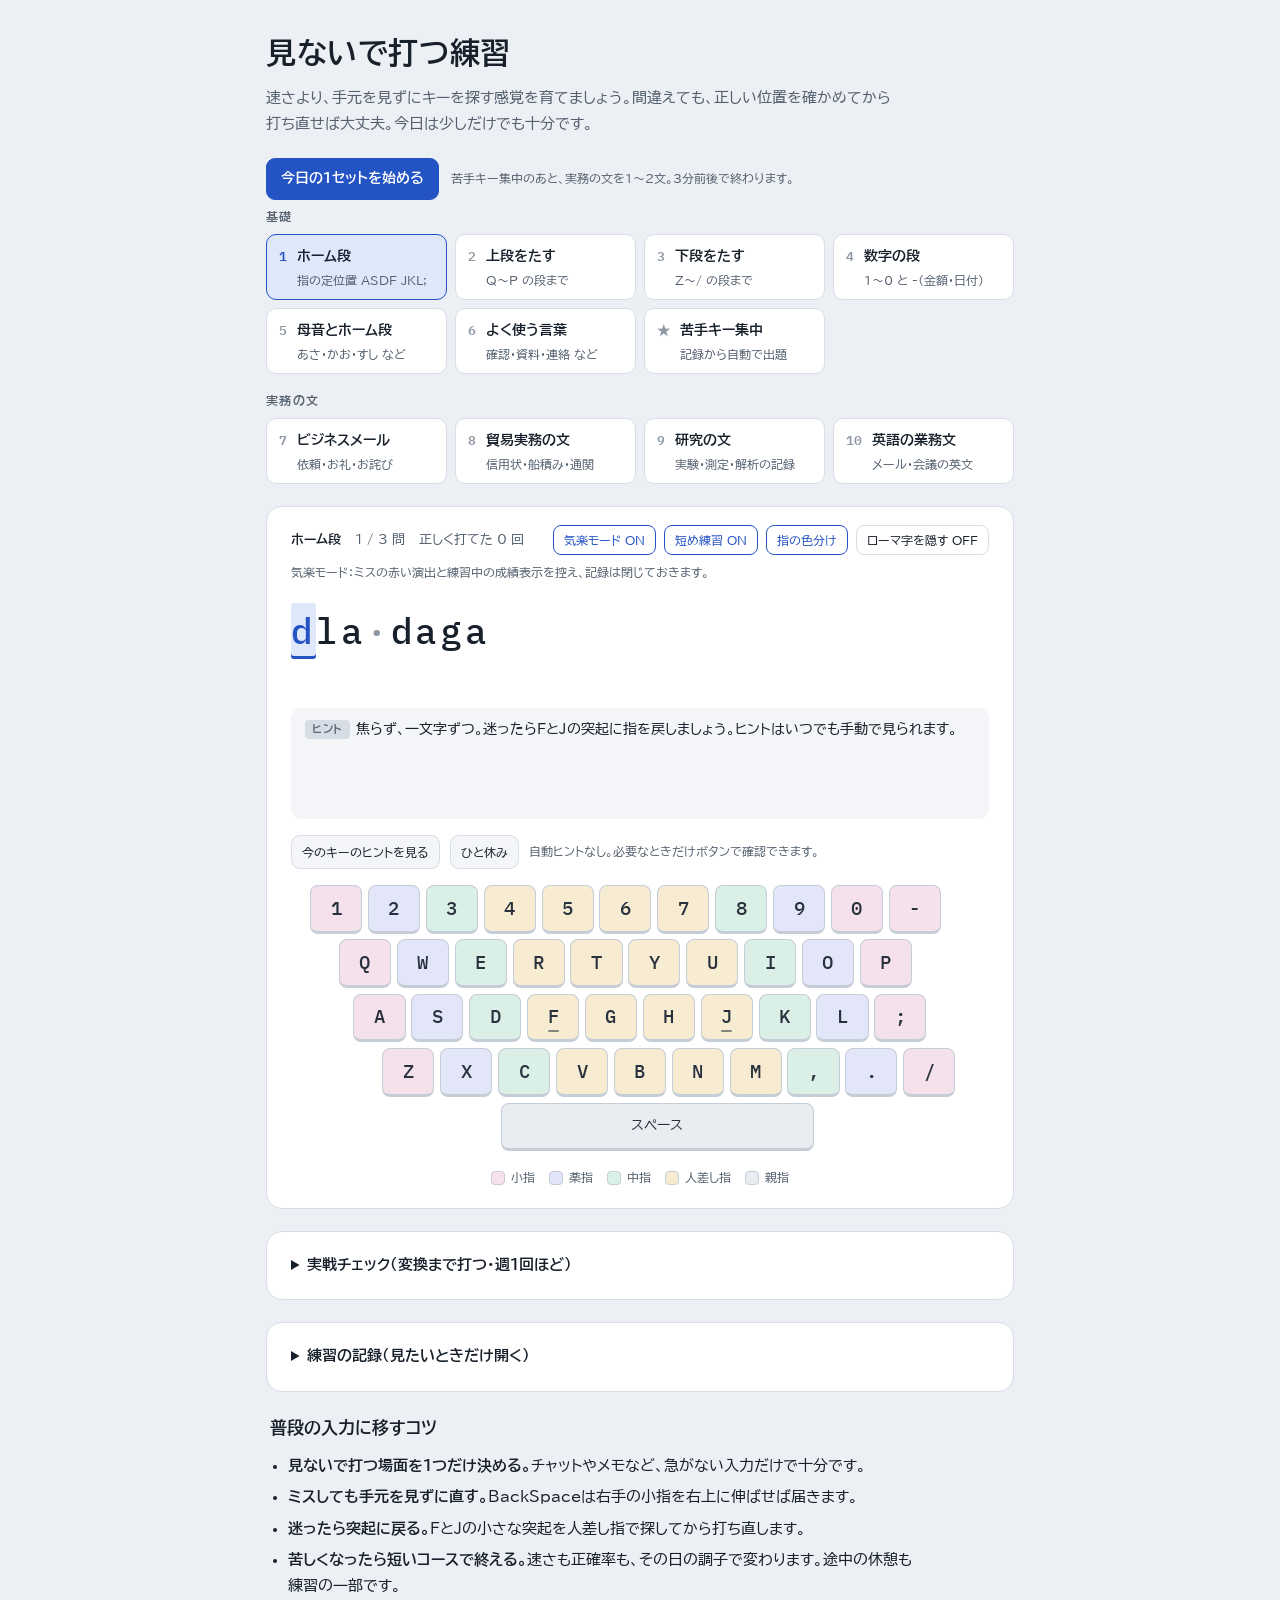
==== commit 9af8bd7c: "Add daily progress table and today's-set completion note - Records: accuracy and speed per day for t" ====
--- a/index.html
+++ b/index.html
@@ -214,7 +214,7 @@
   <section aria-label="コース">
     <div class="today">
       <button class="btn primary" id="todayBtn" type="button">今日の1セットを始める</button>
-      <span class="practice-note">苦手キー集中のあと、実務の文を1〜2文。3分前後で終わります。</span>
+      <span class="practice-note" id="todayNote">苦手キー集中のあと、実務の文を1〜2文。3分前後で終わります。</span>
     </div>
     <div class="course-groups" id="courses"></div>
   </section>
@@ -314,6 +314,11 @@
       </div>
     </div>
     <div>
+      <h3>日ごとの推移（直近14日）</h3>
+      <div class="tbl-wrap" id="days"></div>
+      <p class="note">正確率が上がり、打/分が落ちていなければ、順調に進んでいる目安になります。</p>
+    </div>
+    <div>
       <h3>最近の練習</h3>
       <div class="tbl-wrap" id="hist"></div>
     </div>
@@ -530,7 +535,7 @@
   let s=null;
   try{s=JSON.parse(localStorage.getItem(SKEY)||"null");}catch(e){}
   if(!s||typeof s!=="object") s={};
-  s.keys=s.keys||{};s.pairs=s.pairs||{};s.hist=s.hist||[];s.real=s.real||[];
+  s.keys=s.keys||{};s.pairs=s.pairs||{};s.hist=s.hist||[];s.real=s.real||[];s.days=s.days||{};s.setDays=s.setDays||[];
   s.set=Object.assign({fingers:true,course:"home",calm:true,short:true,hideRomaji:false},s.set||{});
   if(s.set.course==="sent") s.set.course="biz";
   // 過去に保存された自動ヒント設定もすべて無効化する。
@@ -614,6 +619,13 @@
   els.fbMain.innerHTML='<span class="tag tip">ヒント</span>'+esc(round&&round.note?round.note:TIP);
 }
 // 今日の1セット：苦手キー集中 → いちばん長く練習していない文章コースを1文
+const dayKey=(t)=>{const d=t?new Date(t):new Date();return d.getFullYear()+"-"+String(d.getMonth()+1).padStart(2,"0")+"-"+String(d.getDate()).padStart(2,"0");};
+function renderToday(){
+  const today=dayKey(),wk=[];for(let i=0;i<7;i++) wk.push(dayKey(Date.now()-i*864e5));
+  const n=store.setDays.filter(d=>wk.includes(d)).length;
+  const done=store.setDays.includes(today);
+  $("todayNote").textContent=(done?"今日の1セットは終わっています。":"苦手キー集中のあと、実務の文を1〜2文。3分前後で終わります。")+(n?"（直近7日で "+n+" 日）":"");
+}
 function startToday(){
   const work=COURSES.filter(c=>c.grp==="work").map(c=>c.id);
   const last=id=>{const i=store.hist.findIndex(r=>(r.c==="sent"?"biz":r.c)===id);return i<0?Infinity:i;};
@@ -769,6 +781,11 @@
   const a=acc()||0;
   store.hist.unshift({t:Date.now(),c:round.course.id,acc:a,kpm:kpm,miss:round.miss});
   store.hist=store.hist.slice(0,30);
+  const dk=dayKey(),dd=store.days[dk]||(store.days[dk]={r:0,c:0,m:0,ms:0});
+  dd.r++;dd.c+=round.correct;dd.m+=round.miss;dd.ms+=Math.round(ms);
+  Object.keys(store.days).sort().reverse().slice(60).forEach(k=>{delete store.days[k];});
+  if(round.set&&round.set.i+1>=round.set.steps.length&&!store.setDays.includes(dk)){store.setDays.unshift(dk);store.setDays=store.setDays.slice(0,60);}
+  renderToday();
   save();
   if(!store.set.calm) Object.keys(round.keyMiss).forEach(k=>{if(K[k]){K[k].classList.add("is-roundmiss");K[k].setAttribute("data-n",round.keyMiss[k]);}});
   const msg=store.set.calm
@@ -825,6 +842,8 @@
   if(store.hist.length){
     els.hist.innerHTML='<table><thead><tr><th>日時</th><th>コース</th><th class="num">正確率</th><th class="num">打/分</th><th class="num">ミス</th></tr></thead><tbody>'+store.hist.slice(0,10).map(r=>{const d=new Date(r.t);const pad=n=>String(n).padStart(2,"0");return "<tr><td>"+(d.getMonth()+1)+"/"+d.getDate()+" "+pad(d.getHours())+":"+pad(d.getMinutes())+"</td><td>"+esc((COURSE[r.c]||{}).name||r.c)+'</td><td class="num">'+r.acc+'%</td><td class="num">'+r.kpm+'</td><td class="num">'+r.miss+"</td></tr>";}).join("")+"</tbody></table>";
   }else els.hist.innerHTML='<p class="empty">1回分の練習を終えると、ここに正確率と速さが記録されます。</p>';
+  const dks=Object.keys(store.days).sort().reverse().slice(0,14);
+  $("days").innerHTML=dks.length?'<table><thead><tr><th>日付</th><th class="num">回数</th><th class="num">正確率</th><th class="num">打/分</th></tr></thead><tbody>'+dks.map(k=>{const d=store.days[k],tot=d.c+d.m;const p=k.split("-");return "<tr><td>"+(+p[1])+"/"+(+p[2])+'</td><td class="num">'+d.r+'</td><td class="num">'+(tot?Math.round(d.c/tot*100):0)+'%</td><td class="num">'+Math.round(d.c/(Math.max(1,d.ms)/60000))+"</td></tr>";}).join("")+"</tbody></table>":'<p class="empty">練習した日ごとに、正確率と速さがここにまとまります。</p>';
   renderReset();
 }
 function renderReset(){
@@ -832,7 +851,7 @@
   if(!has){els.reset.innerHTML="";return;}
   els.reset.innerHTML=confirmReset?'<span>記録をすべて消しますか？</span><button class="btn danger" id="rsYes">消す</button><button class="btn" id="rsNo">やめる</button>':'<button class="btn" id="rsAsk">記録を消す</button>';
   if(confirmReset){
-    $("rsYes").addEventListener("click",()=>{store.keys={};store.pairs={};store.hist=[];store.real=[];save();renderReal();confirmReset=false;renderRecords();});
+    $("rsYes").addEventListener("click",()=>{store.keys={};store.pairs={};store.hist=[];store.real=[];store.days={};store.setDays=[];save();renderReal();renderToday();confirmReset=false;renderRecords();});
     $("rsNo").addEventListener("click",()=>{confirmReset=false;renderReset();});
   }else $("rsAsk").addEventListener("click",()=>{confirmReset=true;renderReset();});
 }
@@ -923,7 +942,7 @@
   el.innerHTML='<table><thead><tr><th>日時</th><th>出題</th><th class="num">1分あたり</th><th class="num">秒</th><th class="num">BackSpace</th></tr></thead><tbody>'+
     store.real.slice(0,8).map(r=>{const d=new Date(r.t);return "<tr><td>"+(d.getMonth()+1)+"/"+d.getDate()+" "+pad(d.getHours())+":"+pad(d.getMinutes())+"</td><td>"+esc(RNAME[r.src]||r.src)+'</td><td class="num">'+r.cpm+'</td><td class="num">'+(r.ms/1000).toFixed(1)+'</td><td class="num">'+r.bs+"</td></tr>";}).join("")+"</tbody></table>";
 }
-realNew();renderReal();
+realNew();renderReal();renderToday();
 
 // focus veil + touch notice
 const isTouch=window.matchMedia&&window.matchMedia("(hover: none) and (pointer: coarse)").matches;
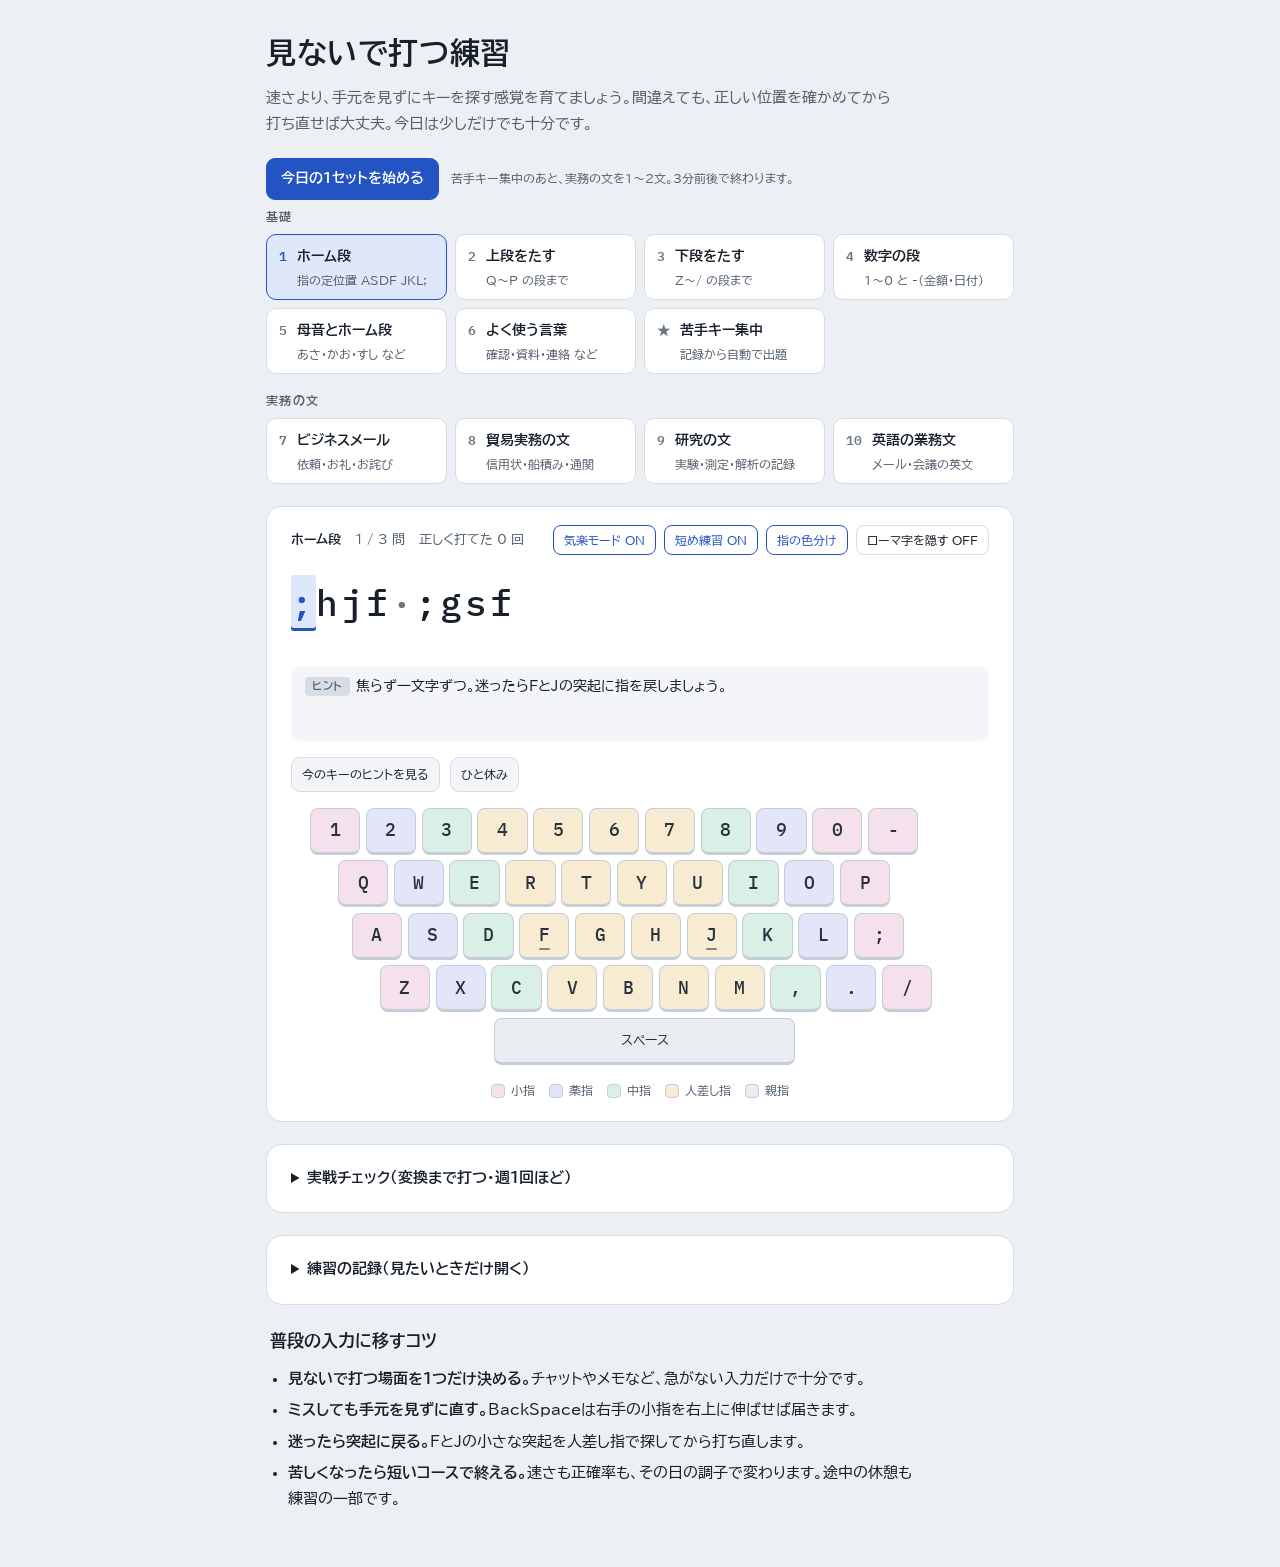
==== commit 8b029621: "Fit the practice card on laptop screens and raise text contrast - Scroll to the practice card when a" ====
--- a/index.html
+++ b/index.html
@@ -7,7 +7,7 @@
 <style>
 /* Layout: one-column workbench. Course picker, then the practice card (prompt, instant feedback, keycap keyboard) as the hero; records and habits below. */
 :root{
-  --bg:#ECEFF3; --surface:#FFFFFF; --surface-2:#F3F5F8; --ink:#17202B; --ink-2:#556170; --ink-3:#8E98A5; --line:#D7DDE4;
+  --bg:#ECEFF3; --surface:#FFFFFF; --surface-2:#F3F5F8; --ink:#17202B; --ink-2:#556170; --ink-3:#6B7583; --line:#D7DDE4;
   --accent:#2453C4; --accent-soft:#DFE7FB; --on-accent:#FFFFFF;
   --ok:#1C8253; --ok-soft:#DAF0E3; --miss:#C5352B; --miss-soft:#FBE0DD; --on-miss:#FFFFFF;
   --key:#FCFDFE; --key-edge:#C5CDD7; --key-ink:#28313D; --wrong-key:#B66B18; --wrong-key-ring:#F3D69C;
@@ -17,7 +17,7 @@
 }
 @media (prefers-color-scheme: dark){
   :root:not([data-theme="light"]){
-    --bg:#11151B; --surface:#192029; --surface-2:#202833; --ink:#E5E9EF; --ink-2:#A0AAB7; --ink-3:#6E7886; --line:#2C3541;
+    --bg:#11151B; --surface:#192029; --surface-2:#202833; --ink:#E5E9EF; --ink-2:#A0AAB7; --ink-3:#848E9C; --line:#2C3541;
     --accent:#86A6F4; --accent-soft:#223152; --on-accent:#0F1830;
     --ok:#62CC97; --ok-soft:#173428; --miss:#F27D72; --miss-soft:#3F201D; --on-miss:#2A0E0B;
     --key:#232B36; --key-edge:#3A4452; --key-ink:#DCE2EA; --wrong-key:#EFB85A; --wrong-key-ring:#654720;
@@ -26,7 +26,7 @@
   }
 }
 :root[data-theme="dark"]{
-  --bg:#11151B; --surface:#192029; --surface-2:#202833; --ink:#E5E9EF; --ink-2:#A0AAB7; --ink-3:#6E7886; --line:#2C3541;
+  --bg:#11151B; --surface:#192029; --surface-2:#202833; --ink:#E5E9EF; --ink-2:#A0AAB7; --ink-3:#848E9C; --line:#2C3541;
   --accent:#86A6F4; --accent-soft:#223152; --on-accent:#0F1830;
   --ok:#62CC97; --ok-soft:#173428; --miss:#F27D72; --miss-soft:#3F201D; --on-miss:#2A0E0B;
   --key:#232B36; --key-edge:#3A4452; --key-ink:#DCE2EA; --wrong-key:#EFB85A; --wrong-key-ring:#654720;
@@ -55,6 +55,7 @@
 .course[aria-pressed="true"]{border-color:var(--accent);background:var(--accent-soft)}
 .course[aria-pressed="true"] .no{color:var(--accent)}
 
+.practice{scroll-margin-top:8px}
 .card{background:var(--surface);border:1px solid var(--line);border-radius:16px;padding:18px clamp(14px,3vw,24px) 20px}
 .practice{display:grid;gap:16px}
 .bar{display:flex;flex-wrap:wrap;gap:10px 16px;justify-content:space-between;align-items:center}
@@ -64,7 +65,7 @@
 .toggle{border:1px solid var(--line);border-radius:8px;background:transparent;padding:4px 10px;font-size:12px}
 .toggle[aria-pressed="true"]{border-color:var(--accent);color:var(--accent)}
 
-.stage{position:relative;display:grid;gap:12px;min-height:220px}
+.stage{position:relative;display:grid;gap:12px;min-height:170px}
 .prompt{display:grid;gap:4px;min-width:0}
 .jp{font-size:clamp(20px,4.2vw,27px);font-weight:700;line-height:1.5}
 .kana{font-size:16px;color:var(--ink-2);letter-spacing:.04em}
@@ -73,7 +74,7 @@
 .kana.big{font-size:clamp(24px,5vw,32px);font-weight:700;color:var(--ink)}
 .kana .done{color:var(--ink-3)}
 .kana .cur{color:var(--accent);text-decoration:underline;text-underline-offset:5px;text-decoration-thickness:2px}
-.romaji{font-family:var(--font-mono);font-weight:500;font-size:clamp(20px,4.4vw,28px);line-height:1.55;word-break:break-all;letter-spacing:.03em;margin-top:4px}
+.romaji{font-family:var(--font-mono);font-weight:500;font-size:clamp(20px,4.4vw,26px);line-height:1.55;word-break:break-all;letter-spacing:.03em;margin-top:4px}
 .romaji:empty{min-height:1.55em}
 .romaji.big{font-size:clamp(26px,6vw,36px);letter-spacing:.08em}
 .ch.done{color:var(--ink-3)}
@@ -83,7 +84,7 @@
 @keyframes shake{0%,100%{transform:none}25%{transform:translateX(-3px)}75%{transform:translateX(3px)}}
 .ch{display:inline-block}
 
-.fb{background:var(--surface-2);border-radius:10px;padding:10px 14px;font-size:14px;min-height:5.2em;display:grid;gap:4px;align-content:start}
+.fb{background:var(--surface-2);border-radius:10px;padding:8px 14px;font-size:14px;min-height:3.6em;display:grid;gap:4px;align-content:start}
 #fbMain{transition:opacity .25s}
 #fbMain.faded{opacity:.55}
 .fb-hint{color:var(--accent);font-weight:700}
@@ -115,8 +116,8 @@
 
 .kb{container-type:inline-size;width:100%;max-width:660px;margin-inline:auto}
 .kb.mini{max-width:420px;margin-inline:0}
-.kb-rows{--k:min(54px,7.4vw);display:grid;gap:calc(var(--k)*.1)}
-@supports (width:1cqw){.kb-rows{--k:calc(100cqw / 11.4)}}
+.kb-rows{--k:min(54px,7.4vw,6.2vh);display:grid;gap:calc(var(--k)*.1)}
+@supports (width:1cqw){.kb-rows{--k:min(calc(100cqw / 11.4),6.2vh)}}
 .kb-row{display:flex;gap:calc(var(--k)*.1);padding-left:calc(var(--k)*var(--off,0))}
 .space-row{padding-left:calc(var(--k)*3.3)}
 .key{position:relative;flex:none;width:calc(var(--k)*.9);height:calc(var(--k)*.84);display:grid;place-items:center;background:var(--key);border:1px solid var(--key-edge);border-bottom-width:3px;border-radius:calc(var(--k)*.14);font-family:var(--font-mono);font-weight:500;font-size:max(10px,calc(var(--k)*.32));color:var(--key-ink);transition:background-color .15s,color .15s,border-color .15s}
@@ -185,7 +186,7 @@
 .practice-actions .btn{font-size:12px;padding:6px 10px}
 .btn.subtle{background:var(--surface-2);border-color:var(--line);font-weight:500}
 .practice-note{font-size:12px;color:var(--ink-2);line-height:1.6}
-.mode-desc{color:var(--ink-2);font-size:12px;line-height:1.7;margin-top:-9px}
+.mode-desc{position:absolute;width:1px;height:1px;overflow:hidden;clip:rect(0 0 0 0);white-space:nowrap}
 .pause-panel{position:absolute;inset:0;z-index:3;background:var(--surface);border:1px solid var(--line);border-radius:12px;display:grid;place-items:center;text-align:center;padding:20px}
 .pause-panel>div{display:grid;justify-items:center;gap:12px;max-width:35ch}
 .pause-panel p{color:var(--ink-2);font-size:14px}
@@ -255,7 +256,6 @@
     <div class="practice-actions" id="practiceActions">
       <button class="btn subtle" id="revealBtn" type="button">今のキーのヒントを見る</button>
       <button class="btn subtle" id="pauseBtn" type="button">ひと休み</button>
-      <span class="practice-note">自動ヒントなし。必要なときだけボタンで確認できます。</span>
     </div>
     <div class="kb fingers" id="kb"></div>
     <div class="key-guide" id="keyGuide" hidden aria-live="polite"></div>
@@ -592,6 +592,8 @@
   $("modeDesc").textContent=store.set.calm
     ?"気楽モード：ミスの赤い演出と練習中の成績表示を控え、記録は閉じておきます。"
     :"通常モード：ミスと正確率も確認できます。気になるときは気楽モードへ戻せます。";
+  els.calmBtn.title=$("modeDesc").textContent;
+  els.calmBtn.setAttribute("aria-describedby","modeDesc");
 }
 els.fingerBtn.addEventListener("click",()=>{store.set.fingers=!store.set.fingers;save();applySettings();});
 els.calmBtn.addEventListener("click",()=>{
@@ -612,7 +614,7 @@
 
 // ---------- round ----------
 let round=null,engine=null,view="typing";
-const TIP="焦らず、一文字ずつ。迷ったらFとJの突起に指を戻しましょう。ヒントはいつでも手動で見られます。";
+const TIP="焦らず一文字ずつ。迷ったらFとJの突起に指を戻しましょう。";
 
 function setIdle(){
   els.fbMain.classList.remove("faded");
@@ -632,6 +634,14 @@
   const pick=shuffle(work).sort((a,b)=>last(b)-last(a))[0];
   startRound("weak",{steps:["weak",pick],i:0});
 }
+function showPractice(){
+  const card=document.querySelector(".practice");
+  const r=card.getBoundingClientRect();
+  if(r.top>=0&&r.bottom<=innerHeight) return;
+  const calm=matchMedia("(prefers-reduced-motion: reduce)").matches;
+  card.scrollIntoView({block:"start",behavior:calm?"auto":"smooth"});
+}
+let booted=false;
 function startRound(id,set){
   const c=COURSE[id]||COURSE.home;
   if(!set){store.set.course=c.id;save();}
@@ -651,6 +661,7 @@
   renderCourses();
   loadItem();
   updVeil();
+  if(booted) showPractice();
 }
 function loadItem(){
   engine=new Engine(round.items[round.i].units);
@@ -733,7 +744,7 @@
 
 function onChar(ch){
   if(view!=="typing"||!engine) return;
-  if(!round.started){round.started=true;round.t0=performance.now();}
+  if(!round.started){round.started=true;round.t0=performance.now();if(round.i===0&&engine.i===0) showPractice();}
   const exp=engine.expected();
   const ok=engine.feed(ch);
   flash(ch);
@@ -955,7 +966,7 @@
 // boot
 applySettings();
 els.recordsFold.open=!store.set.calm;
-startRound(store.set.course);
+startRound(store.set.course);booted=true;
 renderRecords();
 setTimeout(updVeil,300);
 
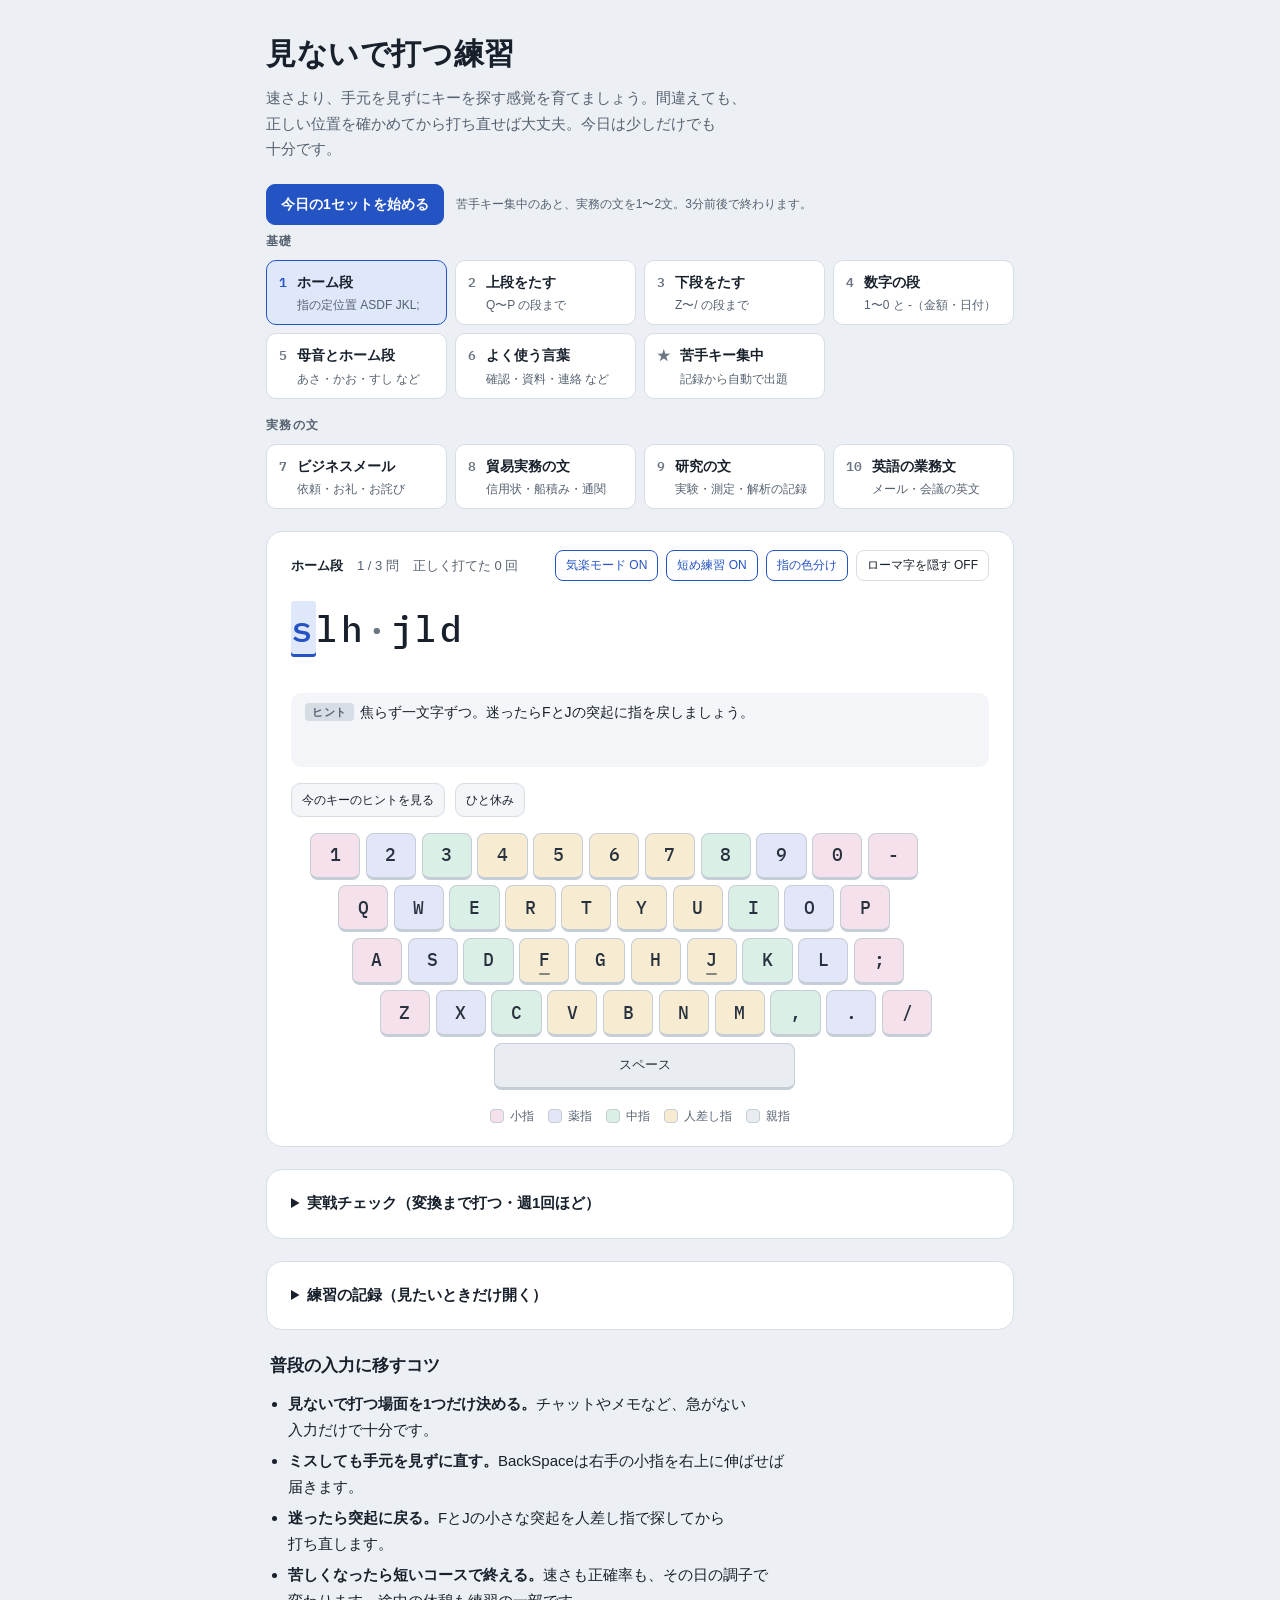
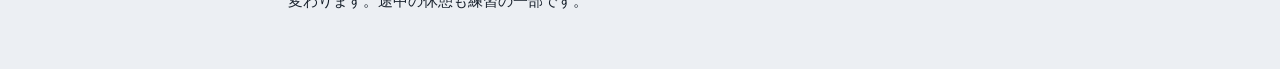
==== commit 60d504b3: "Split page into index.html, style.css, data.js and app.js - Move sentence data to data.js, one item " ====
--- a/index.html
+++ b/index.html
@@ -1,209 +1,16 @@
-<!doctype html><html lang="ja"><head><meta charset=utf8><meta name=viewport content="width=device-width,initial-scale=1,viewport-fit=cover"><style>:root{color-scheme:light;box-sizing:border-box;padding-top:env(safe-area-inset-top,0px);padding-bottom:env(safe-area-inset-bottom,0px)}html{scroll-padding-top:env(safe-area-inset-top,0px)}body{margin:0;padding:0;font:14px -apple-system,BlinkMacSystemFont,sans-serif;background:#fff;color:#000}img{max-width:100%}[hidden]:not([hidden=until-found i]){display:none!important}</style></head><body>
+<!doctype html>
+<html lang="ja">
+<head>
+<meta charset="utf-8">
+<meta name="viewport" content="width=device-width,initial-scale=1">
 <title>ブラインドタッチ</title>
-<meta name="claude:viewport-fit-sides" content="cover">
+<meta name="description" content="手元を見ずに打つ練習のための、個人用タイピング練習ページです。">
 <link rel="preconnect" href="https://fonts.googleapis.com">
 <link rel="preconnect" href="https://fonts.gstatic.com" crossorigin>
-<link rel="stylesheet" href="https://fonts.googleapis.com/css2?family=BIZ+UDPGothic:wght@400;700&family=IBM+Plex+Mono:wght@500;600&display=swap">
-<style>
-/* Layout: one-column workbench. Course picker, then the practice card (prompt, instant feedback, keycap keyboard) as the hero; records and habits below. */
-:root{
-  --bg:#ECEFF3; --surface:#FFFFFF; --surface-2:#F3F5F8; --ink:#17202B; --ink-2:#556170; --ink-3:#6B7583; --line:#D7DDE4;
-  --accent:#2453C4; --accent-soft:#DFE7FB; --on-accent:#FFFFFF;
-  --ok:#1C8253; --ok-soft:#DAF0E3; --miss:#C5352B; --miss-soft:#FBE0DD; --on-miss:#FFFFFF;
-  --key:#FCFDFE; --key-edge:#C5CDD7; --key-ink:#28313D; --wrong-key:#B66B18; --wrong-key-ring:#F3D69C;
-  --f-pinky:#F5E1EB; --f-ring:#E3E6F8; --f-middle:#DAEFE6; --f-index:#F7ECD2; --f-thumb:#E9ECF0;
-  --font-jp:"BIZ UDPGothic","Hiragino Sans","Hiragino Kaku Gothic ProN","Yu Gothic","Meiryo",sans-serif;
-  --font-mono:"IBM Plex Mono",ui-monospace,"SFMono-Regular",Menlo,Consolas,monospace;
-}
-@media (prefers-color-scheme: dark){
-  :root:not([data-theme="light"]){
-    --bg:#11151B; --surface:#192029; --surface-2:#202833; --ink:#E5E9EF; --ink-2:#A0AAB7; --ink-3:#848E9C; --line:#2C3541;
-    --accent:#86A6F4; --accent-soft:#223152; --on-accent:#0F1830;
-    --ok:#62CC97; --ok-soft:#173428; --miss:#F27D72; --miss-soft:#3F201D; --on-miss:#2A0E0B;
-    --key:#232B36; --key-edge:#3A4452; --key-ink:#DCE2EA; --wrong-key:#EFB85A; --wrong-key-ring:#654720;
-    --f-pinky:#3A2531; --f-ring:#272C47; --f-middle:#1D3630; --f-index:#3A3220; --f-thumb:#272D36;
-    color-scheme:dark;
-  }
-}
-:root[data-theme="dark"]{
-  --bg:#11151B; --surface:#192029; --surface-2:#202833; --ink:#E5E9EF; --ink-2:#A0AAB7; --ink-3:#848E9C; --line:#2C3541;
-  --accent:#86A6F4; --accent-soft:#223152; --on-accent:#0F1830;
-  --ok:#62CC97; --ok-soft:#173428; --miss:#F27D72; --miss-soft:#3F201D; --on-miss:#2A0E0B;
-  --key:#232B36; --key-edge:#3A4452; --key-ink:#DCE2EA; --wrong-key:#EFB85A; --wrong-key-ring:#654720;
-  --f-pinky:#3A2531; --f-ring:#272C47; --f-middle:#1D3630; --f-index:#3A3220; --f-thumb:#272D36;
-  color-scheme:dark;
-}
-*{box-sizing:border-box}
-body{background:var(--bg);color:var(--ink);font-family:var(--font-jp);font-size:15px;line-height:1.7;word-break:auto-phrase} /* 日本語を文節の切れ目で折り返す */
-.wrap{max-width:780px;margin:0 auto;padding-left:max(16px,env(safe-area-inset-left,0px));padding-right:max(16px,env(safe-area-inset-right,0px));padding-block:28px 56px;display:grid;gap:22px}
-h1,h2,h3{margin:0;text-wrap:balance}
-p{margin:0}
-button{font:inherit;color:inherit;cursor:pointer}
-button:focus-visible{outline:2px solid var(--accent);outline-offset:2px}
-
-.head h1{font-size:clamp(24px,5vw,30px);font-weight:700;letter-spacing:.02em}
-.head p{color:var(--ink-2);margin-top:6px;max-width:60ch}
-.notice{background:var(--accent-soft);color:var(--ink);border-radius:10px;padding:10px 14px;font-size:14px}
-
-.label{font-size:12px;font-weight:700;letter-spacing:.12em;color:var(--ink-2)}
-.courses{display:grid;grid-template-columns:repeat(auto-fill,minmax(168px,1fr));gap:8px;margin-top:8px}
-.course{display:grid;grid-template-columns:auto 1fr;gap:2px 10px;align-items:baseline;text-align:left;padding:10px 12px;border:1px solid var(--line);border-radius:10px;background:var(--surface)}
-.course:hover{border-color:var(--ink-3)}
-.course .no{grid-row:span 2;font-family:var(--font-mono);font-weight:600;font-size:13px;color:var(--ink-3)}
-.course .nm{font-weight:700;font-size:14px}
-.course .ds{font-size:12px;color:var(--ink-2);line-height:1.5}
-.course[aria-pressed="true"]{border-color:var(--accent);background:var(--accent-soft)}
-.course[aria-pressed="true"] .no{color:var(--accent)}
-
-.practice{scroll-margin-top:8px}
-.card{background:var(--surface);border:1px solid var(--line);border-radius:16px;padding:18px clamp(14px,3vw,24px) 20px}
-.practice{display:grid;gap:16px}
-.bar{display:flex;flex-wrap:wrap;gap:10px 16px;justify-content:space-between;align-items:center}
-.meta{display:flex;flex-wrap:wrap;gap:4px 14px;font-size:13px;color:var(--ink-2);font-variant-numeric:tabular-nums}
-.meta b{color:var(--ink)}
-.opts{display:flex;flex-wrap:wrap;gap:8px;align-items:center}
-.toggle{border:1px solid var(--line);border-radius:8px;background:transparent;padding:4px 10px;font-size:12px}
-.toggle[aria-pressed="true"]{border-color:var(--accent);color:var(--accent)}
-
-.stage{position:relative;display:grid;gap:12px;min-height:170px}
-.prompt{display:grid;gap:4px;min-width:0}
-.jp{font-size:clamp(20px,4.2vw,27px);font-weight:700;line-height:1.5}
-.kana{font-size:16px;color:var(--ink-2);letter-spacing:.04em}
-.kana .ph,.romaji .ph{display:inline-block}
-.kana.mid{font-size:clamp(19px,3.8vw,24px);color:var(--ink)}
-.kana.big{font-size:clamp(24px,5vw,32px);font-weight:700;color:var(--ink)}
-.kana .done{color:var(--ink-3)}
-.kana .cur{color:var(--accent);text-decoration:underline;text-underline-offset:5px;text-decoration-thickness:2px}
-.romaji{font-family:var(--font-mono);font-weight:500;font-size:clamp(20px,4.4vw,26px);line-height:1.55;word-break:break-all;letter-spacing:.03em;margin-top:4px}
-.romaji:empty{min-height:1.55em}
-.romaji.big{font-size:clamp(26px,6vw,36px);letter-spacing:.08em}
-.ch.done{color:var(--ink-3)}
-.ch.sp{color:var(--ink-3)}
-.ch.cur{color:var(--accent);background:var(--accent-soft);border-radius:3px;box-shadow:inset 0 -3px 0 var(--accent)}
-.ch.cur.err{color:var(--miss);background:var(--miss-soft);box-shadow:inset 0 -3px 0 var(--miss);animation:shake .2s}
-@keyframes shake{0%,100%{transform:none}25%{transform:translateX(-3px)}75%{transform:translateX(3px)}}
-.ch{display:inline-block}
-
-.fb{background:var(--surface-2);border-radius:10px;padding:8px 14px;font-size:14px;min-height:3.6em;display:grid;gap:4px;align-content:start}
-#fbMain{transition:opacity .25s}
-#fbMain.faded{opacity:.55}
-.fb-hint{color:var(--accent);font-weight:700}
-.diag{color:var(--ink-2);font-size:13px}
-.tag{display:inline-block;font-size:11px;font-weight:700;letter-spacing:.06em;padding:0 7px;border-radius:4px;margin-right:6px;vertical-align:1px}
-.tag.miss{background:var(--miss);color:var(--on-miss)}
-.tag.tip{background:var(--line);color:var(--ink-2)}
-kbd.kk{font-family:var(--font-mono);font-weight:600;padding:0 7px;border-radius:5px;border:1px solid var(--key-edge);border-bottom-width:2px;background:var(--key);color:var(--key-ink);font-size:.95em}
-kbd.kk.miss{background:var(--miss);color:var(--on-miss);border-color:var(--miss)}
-kbd.kk.ok{background:var(--ok-soft);color:var(--ok);border-color:var(--ok)}
-kbd.kk.nx{background:var(--accent-soft);color:var(--accent);border-color:var(--accent)}
-
-.veil{position:absolute;inset:0;border:1px dashed var(--accent);border-radius:12px;background:color-mix(in srgb,var(--surface) 88%,transparent);color:var(--accent);font-weight:700;font-size:15px;display:grid;place-items:center;padding:16px}
-
-.summary{display:grid;gap:14px}
-.sum-nums{display:grid;grid-template-columns:repeat(3,1fr);gap:8px}
-.sum-nums div{display:grid;gap:0;padding:10px 12px;border-radius:10px;background:var(--surface-2)}
-.sum-nums .n{font-family:var(--font-mono);font-weight:600;font-size:clamp(24px,5vw,32px);font-variant-numeric:tabular-nums;line-height:1.2}
-.sum-nums .n small{font-size:.5em;margin-left:2px;color:var(--ink-2)}
-.sum-nums .l{font-size:12px;color:var(--ink-2)}
-.sum-msg{max-width:60ch}
-.sum-miss h3,.rec h3{font-size:13px;font-weight:700;color:var(--ink-2);margin-bottom:6px}
-.plist{list-style:none;margin:0;padding:0;display:grid;gap:6px;font-size:14px}
-.plist li{display:grid;gap:0}
-.plist .d{font-size:12px;color:var(--ink-2)}
-.sum-actions{display:flex;flex-wrap:wrap;gap:8px}
-.btn{border:1px solid var(--line);background:var(--surface);border-radius:9px;padding:8px 14px;font-weight:700;font-size:14px}
-.btn.primary{background:var(--accent);border-color:var(--accent);color:var(--on-accent)}
-
-.kb{container-type:inline-size;width:100%;max-width:660px;margin-inline:auto}
-.kb.mini{max-width:420px;margin-inline:0}
-.kb-rows{--k:min(54px,7.4vw,6.2vh);display:grid;gap:calc(var(--k)*.1)}
-@supports (width:1cqw){.kb-rows{--k:min(calc(100cqw / 11.4),6.2vh)}}
-.kb-row{display:flex;gap:calc(var(--k)*.1);padding-left:calc(var(--k)*var(--off,0))}
-.space-row{padding-left:calc(var(--k)*3.3)}
-.key{position:relative;flex:none;width:calc(var(--k)*.9);height:calc(var(--k)*.84);display:grid;place-items:center;background:var(--key);border:1px solid var(--key-edge);border-bottom-width:3px;border-radius:calc(var(--k)*.14);font-family:var(--font-mono);font-weight:500;font-size:max(10px,calc(var(--k)*.32));color:var(--key-ink);transition:background-color .15s,color .15s,border-color .15s}
-.key.space{width:calc(var(--k)*5.4);font-family:var(--font-jp);font-size:max(10px,calc(var(--k)*.24))}
-.key.bump::after{content:"";position:absolute;bottom:16%;left:39%;width:22%;height:2px;border-radius:1px;background:currentColor;opacity:.55}
-.kb.fingers .key.f-pinky{background:var(--f-pinky)}
-.kb.fingers .key.f-ring{background:var(--f-ring)}
-.kb.fingers .key.f-middle{background:var(--f-middle)}
-.kb.fingers .key.f-index{background:var(--f-index)}
-.kb.fingers .key.f-thumb{background:var(--f-thumb)}
-.key.is-next{background:var(--accent-soft)!important;border-color:var(--accent);color:var(--accent);box-shadow:0 0 0 2px var(--accent)}
-.key.is-miss{background:var(--key)!important;border:2px solid var(--wrong-key);border-bottom-width:3px;color:var(--key-ink);box-shadow:0 0 0 3px var(--wrong-key-ring);z-index:2}
-.key.is-roundmiss{background:var(--miss-soft)!important;border-color:var(--miss);color:var(--miss)}
-.key.is-roundmiss::before{content:attr(data-n);position:absolute;top:-7px;right:-7px;min-width:17px;height:17px;padding:0 4px;border-radius:9px;background:var(--miss);color:var(--on-miss);font-size:10px;line-height:17px;text-align:center;font-family:var(--font-mono);z-index:1}
-.key.hit{animation:hit .16s ease-out}
-@keyframes hit{0%{transform:translateY(2px)}100%{transform:none}}
-.key.heat{background:color-mix(in srgb,var(--miss) var(--h),var(--key))!important}
-.key.heat.hot{color:var(--on-miss);border-color:var(--miss)}
-
-.legend{display:flex;flex-wrap:wrap;gap:6px 14px;justify-content:center;font-size:12px;color:var(--ink-2)}
-.legend span{display:inline-flex;align-items:center;gap:6px}
-.legend i{width:14px;height:14px;border-radius:4px;border:1px solid var(--key-edge);display:inline-block}
-
-.rec{display:grid;gap:18px}
-.rec-head{display:flex;flex-wrap:wrap;gap:8px;justify-content:space-between;align-items:center}
-.rec-head h2,.tips h2{font-size:17px;font-weight:700}
-.rec-grid{display:grid;grid-template-columns:minmax(0,1.25fr) minmax(0,1fr);gap:20px;align-items:start}
-.note{font-size:12px;color:var(--ink-2);margin-top:8px}
-.empty{font-size:14px;color:var(--ink-2)}
-.reset{display:flex;gap:6px;align-items:center;font-size:13px}
-.reset .btn{padding:4px 10px;font-size:12px}
-.reset .btn.danger{background:var(--miss);border-color:var(--miss);color:var(--on-miss)}
-.tbl-wrap{overflow-x:auto}
-table{border-collapse:collapse;width:100%;font-size:13px;font-variant-numeric:tabular-nums}
-th,td{text-align:left;padding:6px 10px 6px 0;border-bottom:1px solid var(--line);white-space:nowrap}
-th{font-weight:700;color:var(--ink-2);font-size:12px}
-td.num,th.num{text-align:right}
-
-.tips{display:grid;gap:10px;padding-inline:4px}
-.tips ul{margin:0;padding-left:1.2em;display:grid;gap:6px;max-width:62ch}
-.tips b{font-weight:700}
-
-/* コースのまとまりと今日の1セット */
-.course-groups{display:grid;gap:14px}
-.course-groups .label{margin-top:2px}
-.today{display:flex;flex-wrap:wrap;align-items:center;gap:8px 12px;margin-bottom:4px}
-
-/* 実戦チェック */
-.real-body{display:grid;gap:12px;padding-top:16px}
-.real-ctrl{display:flex;flex-wrap:wrap;gap:8px 12px;align-items:center;font-size:13px}
-.real-ctrl select{font:inherit;color:inherit;background:var(--surface);border:1px solid var(--line);border-radius:8px;padding:4px 8px}
-.real-target{font-size:clamp(18px,3.6vw,23px);font-weight:700;line-height:1.6}
-.real-target mark{background:var(--miss-soft);color:var(--miss);border-radius:3px}
-#realInput{width:100%;font:inherit;font-size:18px;line-height:1.6;color:inherit;background:var(--surface-2);border:1px solid var(--line);border-radius:10px;padding:10px 12px;resize:vertical}
-#realInput:focus-visible{outline:2px solid var(--accent);outline-offset:1px}
-.real-actions{display:flex;flex-wrap:wrap;gap:8px 12px;align-items:center}
-.real-res{background:var(--surface-2);border-radius:10px;padding:10px 14px;font-size:14px}
-
-/* 静かに学べる補助UI */
-/* 間違えて押したキーは、穏やかな琥珀色の枠で場所を知らせる。 */
-.key-guide{display:flex;flex-wrap:wrap;align-items:center;justify-content:center;gap:8px 20px;margin-top:12px;padding:9px 12px;border-radius:9px;background:var(--surface-2);color:var(--ink-2);font-size:12px}
-.key-guide span{display:inline-flex;align-items:center;gap:7px}
-.key-guide .swatch{display:inline-block;width:15px;height:15px;border-radius:4px;background:var(--key);border:2px solid var(--wrong-key);box-shadow:0 0 0 2px var(--wrong-key-ring)}
-.key-guide .swatch.next{background:var(--accent-soft);border-color:var(--accent);box-shadow:0 0 0 2px var(--accent-soft)}
-.practice-actions{display:flex;flex-wrap:wrap;align-items:center;gap:8px 10px}
-.practice-actions .btn{font-size:12px;padding:6px 10px}
-.btn.subtle{background:var(--surface-2);border-color:var(--line);font-weight:500}
-.practice-note{font-size:12px;color:var(--ink-2);line-height:1.6}
-.mode-desc{position:absolute;width:1px;height:1px;overflow:hidden;clip:rect(0 0 0 0);white-space:nowrap}
-.pause-panel{position:absolute;inset:0;z-index:3;background:var(--surface);border:1px solid var(--line);border-radius:12px;display:grid;place-items:center;text-align:center;padding:20px}
-.pause-panel>div{display:grid;justify-items:center;gap:12px;max-width:35ch}
-.pause-panel p{color:var(--ink-2);font-size:14px}
-.pause-panel .pause-title{font-weight:700;color:var(--ink);font-size:20px}
-.record-summary{cursor:pointer;font-weight:700;padding:2px 0;list-style-position:inside}
-.records-content{display:grid;gap:18px;padding-top:20px}
-.sum-nums.calm{grid-template-columns:repeat(2,1fr)}
-.sum-miss details,.sum-miss summary{font-size:13px}
-.sum-miss summary{cursor:pointer;color:var(--ink-2);font-weight:700;margin-bottom:8px}
-.practice.is-calm .ch.cur.err{animation:none}
-@media(max-width:420px){.sum-nums.calm .n{font-size:23px}}
-
-
-@media (max-width:620px){.rec-grid{grid-template-columns:minmax(0,1fr)}.kb.mini{max-width:none}}
-@media (prefers-reduced-motion:reduce){.ch.cur.err,.key.hit{animation:none}*{transition:none!important}}
-</style>
-
+<link rel="stylesheet" href="https://fonts.googleapis.com/css2?family=IBM+Plex+Mono:wght@500;600&display=swap">
+<link rel="stylesheet" href="style.css?v=20261118">
+</head>
+<body>
 <div class="wrap">
   <header class="head">
     <h1>見ないで打つ練習</h1>
@@ -337,642 +144,7 @@
   </section>
 </div>
 
-<script>
-(function(){
-"use strict";
-// ---------- keyboard model ----------
-const ROWS=[
-  {off:0,   keys:"1234567890-".split("")},
-  {off:0.5, keys:"qwertyuiop".split("")},
-  {off:0.75,keys:"asdfghjkl;".split("")},
-  {off:1.25,keys:"zxcvbnm,./".split("")}
-];
-const COLF=["L5","L4","L3","L2","L2","R2","R2","R3","R4","R5","R5"];
-const KEY={};
-ROWS.forEach((row,r)=>row.keys.forEach((k,c)=>{KEY[k]={f:COLF[c],r:r};}));
-KEY[" "]={f:"T",r:4};
-const FN={L5:"左手の小指",L4:"左手の薬指",L3:"左手の中指",L2:"左手の人差し指",R2:"右手の人差し指",R3:"右手の中指",R4:"右手の薬指",R5:"右手の小指",T:"親指"};
-const FCLS={L5:"pinky",L4:"ring",L3:"middle",L2:"index",R2:"index",R3:"middle",R4:"ring",R5:"pinky",T:"thumb"};
-const ROWN=["数字の段","上の段","ホーム段","下の段","スペース"];
-const lab=k=>k===" "?"スペース":k.toUpperCase();
-const esc=s=>String(s).replace(/[&<>"]/g,c=>({"&":"&amp;","<":"&lt;",">":"&gt;",'"':"&quot;"}[c]));
-
-function diag(exp,got){
-  const a=KEY[exp],b=KEY[got]; if(!a||!b) return "";
-  if(a.f==="T") return "スペースキーは親指で打ちます。";
-  if(b.f==="T") return "スペースキーを押していました。";
-  if(a.f===b.f){
-    if(a.r!==b.r) return "指は合っています。"+ROWN[b.r]+"を押していて、正しくは"+ROWN[a.r]+"です。";
-    return "指は合っています。人差し指が受け持つ2列のうち、となりの列を押しています。";
-  }
-  if(a.f[0]===b.f[0]) return "同じ手の別の指です。"+FN[a.f].slice(3)+"で打つキーに、"+FN[b.f].slice(3)+"が出ていました。";
-  return "反対の手のキーです。"+FN[a.f]+"で打ちます。";
-}
-function shortDiag(exp,got){
-  const a=KEY[exp],b=KEY[got]; if(!a||!b) return "";
-  if(a.f===b.f) return a.r!==b.r?"指は正しく、段がずれています":"指は正しく、列がずれています";
-  if(a.f!=="T"&&b.f!=="T"&&a.f[0]===b.f[0]) return "同じ手の別の指を使っています";
-  return "反対の手を使っています";
-}
-
-// ---------- romaji engine ----------
-const BASE={},YOUON={};
-function parse(src,dst){src.trim().split(/\s+/).forEach(p=>{const i=p.indexOf(":");dst[p.slice(0,i)]=p.slice(i+1).split("/");});}
-parse("あ:a い:i う:u/wu え:e お:o か:ka/ca き:ki く:ku/cu/qu け:ke こ:ko/co さ:sa し:shi/si/ci す:su せ:se/ce そ:so た:ta ち:chi/ti つ:tsu/tu て:te と:to な:na に:ni ぬ:nu ね:ne の:no は:ha ひ:hi ふ:fu/hu へ:he ほ:ho ま:ma み:mi む:mu め:me も:mo や:ya ゆ:yu よ:yo ら:ra り:ri る:ru れ:re ろ:ro わ:wa を:wo が:ga ぎ:gi ぐ:gu げ:ge ご:go ざ:za じ:ji/zi ず:zu ぜ:ze ぞ:zo だ:da ぢ:di づ:du で:de ど:do ば:ba び:bi ぶ:bu べ:be ぼ:bo ぱ:pa ぴ:pi ぷ:pu ぺ:pe ぽ:po ぁ:la/xa ぃ:li/xi ぅ:lu/xu ぇ:le/xe ぉ:lo/xo ゃ:lya/xya ゅ:lyu/xyu ょ:lyo/xyo ー:- 、:, 。:. %:5 ・:/",BASE);
-parse("きゃ:kya きゅ:kyu きょ:kyo しゃ:sha/sya しゅ:shu/syu しょ:sho/syo しぇ:she/sye ちゃ:cha/tya/cya ちゅ:chu/tyu/cyu ちょ:cho/tyo/cyo ちぇ:che/tye/cye にゃ:nya にゅ:nyu にょ:nyo ひゃ:hya ひゅ:hyu ひょ:hyo みゃ:mya みゅ:myu みょ:myo りゃ:rya りゅ:ryu りょ:ryo ぎゃ:gya ぎゅ:gyu ぎょ:gyo じゃ:ja/zya/jya じゅ:ju/zyu/jyu じょ:jo/zyo/jyo じぇ:je/zye/jye びゃ:bya びゅ:byu びょ:byo ぴゃ:pya ぴゅ:pyu ぴょ:pyo ふぁ:fa ふぃ:fi ふぇ:fe ふぉ:fo てぃ:thi でぃ:dhi",YOUON);
-Object.keys(YOUON).forEach(k=>{
-  const a=k[0],b=k[1],extra=[];
-  (BASE[a]||[]).forEach(x=>(BASE[b]||[]).forEach(y=>extra.push(x+y)));
-  YOUON[k]=Array.from(new Set(YOUON[k].concat(extra)));
-});
-const uniq=a=>Array.from(new Set(a));
-
-function tokenize(s){
-  const raw=[];
-  for(let i=0;i<s.length;){
-    const two=s.slice(i,i+2);
-    if(YOUON[two]){raw.push({k:two,opts:YOUON[two]});i+=2;continue;}
-    const c=s[i];
-    if(c==="|"){i++;continue;} // 文節の区切り（表示の折り返し用）
-    if(c==="っ"||c==="ん"){raw.push({k:c});i++;continue;}
-    raw.push({k:c,opts:BASE[c]||[c.toLowerCase()]});i++;
-  }
-  const out=[];
-  for(let i=raw.length-1;i>=0;i--){
-    const u=raw[i],next=out[0];
-    if(u.k==="ん"){
-      const single=next&&next.opts.every(o=>/^[bcdfghjklmpqrstvwxz]/.test(o));
-      out.unshift({k:"ん",opts:single?["n","nn","xn"]:["nn","xn"]});
-    }else if(u.k==="っ"){
-      const cons=next?next.opts.filter(o=>/^[bcdfghjkmpqrstvwyz]/.test(o)):[];
-      const small=["ltu","xtu","ltsu","xtsu"];
-      if(next&&!next.merged&&cons.length){
-        const opts=cons.map(o=>o[0]+o);
-        small.forEach(s=>next.opts.forEach(o=>opts.push(s+o)));
-        out[0]={k:"っ"+next.k,opts:uniq(opts),merged:true};
-      }else out.unshift({k:"っ",opts:small});
-    }else out.unshift(u);
-  }
-  return out;
-}
-
-function Engine(units){this.u=units;this.i=0;this.buf="";this.typed=[];this.done=units.length===0;}
-Engine.prototype.disp=function(k,buf){const u=this.u[k];return u.opts.find(o=>o.startsWith(buf))||u.opts[0];};
-Engine.prototype.expected=function(){
-  if(this.done) return null;
-  const d=this.disp(this.i,this.buf);
-  if(d.length>this.buf.length) return d[this.buf.length];
-  return this.i+1<this.u.length?this.disp(this.i+1,"")[0]:null;
-};
-Engine.prototype.complete=function(){this.typed.push(this.buf);this.i++;this.buf="";if(this.i>=this.u.length)this.done=true;};
-Engine.prototype.feed=function(ch){
-  const u=this.u[this.i],nb=this.buf+ch;
-  const cand=u.opts.filter(o=>o.startsWith(nb));
-  if(cand.length){
-    this.buf=nb;
-    if(cand.indexOf(nb)>=0&&!cand.some(o=>o.length>nb.length)) this.complete();
-    return true;
-  }
-  if(this.buf&&u.opts.indexOf(this.buf)>=0&&this.i+1<this.u.length){this.complete();return this.feed(ch);}
-  return false;
-};
-
-// ---------- content ----------
-const VOWEL="あい いえ うえ あおい いいえ かお あさ いか あき かき すし あし いけ さけ しお こえ ふく あじ はし すき かさ おかし かぐ しか すいか さがす はこ ほし ふえ あかい おおきい かしこい きく かす".split(" ");
-const WORDS=[["確認","かくにん"],["資料","しりょう"],["会議","かいぎ"],["連絡","れんらく"],["提出","ていしゅつ"],["共有","きょうゆう"],["予定","よてい"],["仕事","しごと"],["会社","かいしゃ"],["メール","めーる"],["電話","でんわ"],["報告","ほうこく"],["相談","そうだん"],["内容","ないよう"],["時間","じかん"],["企画","きかく"],["経理","けいり"],["在庫","ざいこ"],["出荷","しゅっか"],["納期","のうき"],["部署","ぶしょ"],["上司","じょうし"],["同期","どうき"],["ありがとう","ありがとう"],["よろしく","よろしく"],["すみません","すみません"],["お願い","おねがい"],["ちょっと","ちょっと"],["日本","にほん"],["東京","とうきょう"],["今日","きょう"],["明日","あした"],["来週","らいしゅう"],["請求書","せいきゅうしょ"],["見積もり","みつもり"],["担当","たんとう"],["変更","へんこう"],["対応","たいおう"],["結果","けっか"],["調整","ちょうせい"],["取引先","とりひきさき"],["営業","えいぎょう"],["会計","かいけい"],["データ","でーた"],["ファイル","ふぁいる"]];
-const SENT=[["お疲れ様です。","おつかれさまです。"],["ご確認よろしくお願いいたします。","ごかくにん|よろしく|おねがいいたします。"],["承知しました。","しょうちしました。"],["本日の資料を共有します。","ほんじつの|しりょうを|きょうゆうします。"],["少々お待ちください。","しょうしょう|おまちください。"],["明日までに提出します。","あしたまでにていしゅつします。"],["会議の日程を調整させてください。","かいぎの|にっていを|ちょうせいさせてください。"],["添付ファイルをご確認ください。","てんぷふぁいるを|ごかくにん|ください。"],["引き続きよろしくお願いします。","ひきつづき|よろしく|おねがいします。"],["ご連絡ありがとうございます。","ごれんらく|ありがとう|ございます。"],["返信が遅くなり申し訳ありません。","へんしんが|おそく|なり|もうしわけ|ありません。"],["在庫の数量を確認しました。","ざいこの|すうりょうを|かくにんしました。"],["来週の打ち合わせは水曜日です。","らいしゅうの|うちあわせは|すいようびです。"],["見積書を作成しました。","みつもりしょを|さくせいしました。"],["議事録を共有いたします。","ぎじろくを|きょうゆう|いたします。"],["担当者に確認してご連絡します。","たんとうしゃに|かくにんして|ごれんらくします。"],["修正版を送付します。","しゅうせいばんを|そうふします。"],["何卒よろしくお願い申し上げます。","なにとぞ|よろしく|おねがい|もうしあげます。"],["先ほどの件、承知いたしました。","さきほどの|けん、|しょうち|いたしました。"],["出荷予定日をお知らせします。","しゅっかよていびを|おしらせします。"],["今週中に回答いたします。","こんしゅうちゅうに|かいとう|いたします。"],["念のため再送いたします。","ねんの|ためさいそう|いたします。"],["本件について相談させてください。","ほんけんに|ついて|そうだんさせてください。"],["お手数をおかけします。","おてすうを|おかけします。"]];
-
-const BIZ=[["ご多忙のところ恐れ入りますが、ご確認をお願いいたします。","ごたぼうの|ところ|おそれいりますが、|ごかくにんを|おねがいいたします。"],["先日はお時間をいただき、誠にありがとうございました。","せんじつは|おじかんをいただき、|まことに|ありがとう|ございました。"],["来週の打ち合わせについて、ご都合をお知らせください。","らいしゅうの|うちあわせに|ついて、|ごつごうを|おしらせ|ください。"],["返信が遅くなりましたことを、心よりお詫び申し上げます。","へんしんが|おそく|なりました|ことを、|こころより|おわび|もうしあげます。"],["本日の会議資料を添付しましたので、ご査収ください。","ほんじつの|かいぎしりょうを|てんぷしましたので、|ごさしゅう|ください。"],["お見積もりの内容について、追加でご相談がございます。","おみつもりの|ないように|ついて、|ついかで|ごそうだんがございます。"],["早速ご対応いただきまして、誠にありがとうございます。","さっそく|ごたいおう|いただきまして、|まことに|ありがとう|ございます。"],["納品予定日は、現在のところ来月の上旬を見込んでおります。","のうひんよていびは、|げんざいの|ところらいげつの|じょうじゅんを|みこんでおります。"],["恐れ入りますが、請求書の宛名をご確認いただけますか。","おそれいりますが、|せいきゅうしょの|あてなを|ごかくにん|いただけますか。"],["ご提案いただいた内容を、社内で検討させていただきます。","ごていあん|いただいた|ないようを、|しゃないで|けんとうさせていただきます。"],["明日の訪問時間を、午後2時に変更していただけますか。","あすの|ほうもんじかんを、|ごご2じに|へんこうしていただけますか。"],["このたびは資料の記載に誤りがあり、申し訳ございません。","この|たびは|しりょうの|きさいに|あやまりがあり、|もうしわけ|ございません。"],["担当者が不在のため、私から取り急ぎご連絡いたします。","たんとうしゃが|ふざいの|ため、|わたくしから|とりいそぎ|ごれんらく|いたします。"],["詳細が決まり次第、改めて皆様にご案内申し上げます。","しょうさいが|きまり|しだい、|あらためて|みなさまに|ごあんない|もうしあげます。"],["添付の申込書に必要事項をご記入のうえ、ご返信ください。","てんぷの|もうしこみしょに|ひつようじこうを|ごきにゅうの|うえ、|ごへんしん|ください。"],["昨日は貴重なご意見をお寄せいただき、感謝申し上げます。","きのうは|きちょうな|ごいけんを|およせいただき、|かんしゃ|もうしあげます。"],["会場までの道順は、添付の案内図をご参照ください。","かいじょうまでの|みちじゅんは、|てんぷの|あんないずを|ごさんしょう|ください。"],["ご希望の納期に沿えるかどうか、至急確認いたします。","ごきぼうの|のうきに|そえるか|どうか、|しきゅうかくにん|いたします。"],["本件の窓口が変更となりましたので、ご報告いたします。","ほんけんの|まどぐちが|へんこうとなりましたので、|ごほうこく|いたします。"],["お手数ですが、資料の最新版をお送りいただけますか。","おてすうですが、|しりょうの|さいしんばんを|おおくりいただけますか。"],["ご連絡いただいた件について、以下のとおり回答いたします。","ごれんらく|いただいた|けんに|ついて、|いかの|とおりかいとう|いたします。"],["会議の開始時刻は、午前10時を予定しております。","かいぎの|かいしじこくは、|ごぜん10じを|よていしております。"],["発送手配が完了しましたので、伝票番号をお知らせします。","はっそうてはいが|かんりょうしましたので、|でんぴょうばんごうを|おしらせします。"],["説明が不足しており、混乱を招きましたことをお詫びします。","せつめいが|ふそくしており、|こんらんを|まねきました|ことを|おわびします。"],["差し支えなければ、ご検討状況をお聞かせいただけますか。","さしつかえなければ、|ごけんとうじょうきょうを|おきかせ|いただけますか。"],["迅速にご調整いただき、おかげさまで準備が整いました。","じんそくに|ごちょうせい|いただき、|おかげさまで|じゅんびが|ととのいました。"],["打ち合わせには、弊社の営業担当も同席させていただきます。","うちあわせには、|へいしゃの|えいぎょうたんとうも|どうせきさせていただきます。"],["ご注文内容に相違がないか、念のためご確認ください。","ごちゅうもんないように|そういが|ないか、|ねんの|ため|ごかくにん|ください。"],["回答期限を金曜日まで延長していただくことは可能でしょうか。","かいとうきげんを|きんようびまで|えんちょうしていただく|ことは|かのうでしょうか。"],["先ほどお電話で伺った内容を、念のためメールで共有します。","さきほど|おでんわで|うかがった|ないようを、|ねんの|ためめーるで|きょうゆうします。"],["見積書はPDF形式で、本日中にお送りいたします。","みつもりしょは|PDFけいしきで、|ほんじつちゅうに|おおくりいたします。"],["長らくお待たせしてしまい、大変申し訳ございません。","ながらく|おまたせ|してしまい、|たいへん|もうしわけ|ございません。"],["ご来社の際は、受付で担当者の名前をお伝えください。","ごらいしゃの|さいは、|うけつけで|たんとうしゃの|なまえを|おつたえください。"],["新商品のサンプルを、ご指定の住所へ発送いたしました。","しんしょうひんの|さんぷるを、|ごしていの|じゅうしょへ|はっそう|いたしました。"],["お忙しい中、ご丁寧にご説明いただきありがとうございました。","おいそがしい|なか、|ごていねいに|ごせつめい|いただき|ありがとう|ございました。"],["今回の変更点は、資料の3ページ目に記載しております。","こんかいの|へんこうてんは、|しりょうの|3ぺーじめに|きさいしております。"],["月末の締め処理に向けて、未提出の書類をご確認ください。","げつまつの|しめしょりに|むけて、|みていしゅつの|しょるいを|ごかくにん|ください。"],["あいにく当日は予定があり、別の日程をご相談できれば幸いです。","あいにく|とうじつは|よていがあり、|べつの|にっていを|ごそうだんできれば|さいわいです。"],["ご了承いただけましたら、正式に発注の手続きを進めます。","ごりょうしょう|いただけましたら、|せいしきに|はっちゅうの|てつづきを|すすめます。"],["ご不明な点がございましたら、遠慮なくお問い合わせください。","ごふめいな|てんがございましたら、|えんりょ|なく|おといあわせください。"],["議事録の内容に補足があれば、明日までにお知らせください。","ぎじろくの|ないように|ほそくがあれば、|あすまでに|おしらせ|ください。"],["先日の展示会では、弊社のブースへお越しいただき感謝します。","せんじつの|てんじかいでは、|へいしゃの|ぶーすへ|おこしいただき|かんしゃします。"],["社内確認に時間を要しており、回答は明日になる見込みです。","しゃないかくにんに|じかんを|ようしており、|かいとうは|あすになる|みこみです。"],["念のため、メールが届いているかご確認いただけますか。","ねんの|ため、|めーるが|とどいているか|ごかくにん|いただけますか。"],["価格改定の背景について、改めてご説明の機会をいただけますか。","かかくかいていの|はいけいに|ついて、|あらためて|ごせつめいの|きかいをいただけますか。"],["ご紹介いただいた担当者様へ、本日ご連絡いたしました。","ごしょうかい|いただいた|たんとうしゃさまへ、|ほんじつ|ごれんらく|いたしました。"],["恐れ入りますが、添付ファイルを再送していただけますか。","おそれいりますが、|てんぷふぁいるを|さいそうしていただけますか。"],["お問い合わせの件は、現在担当部署に確認しております。","おといあわせの|けんは、|げんざいたんとうぶしょに|かくにんしております。"],["当日の参加人数は、弊社から3名を予定しております。","とうじつの|さんかにんずうは、|へいしゃから|3めいを|よていしております。"],["お約束の期日に間に合わず、ご迷惑をおかけいたしました。","おやくそくの|きじつに|まにあわず、|ごめいわくを|おかけいたしました。"],["ご送付いただいた契約書を、本日確かに受領いたしました。","ごそうふ|いただいた|けいやくしょを、|ほんじつ|たしかに|じゅりょう|いたしました。"],["次回はオンラインでの開催を予定しております。","じかいは|おんらいんでの|かいさいを|よていしております。"],["提案書の表現について、一部修正をお願いできますか。","ていあんしょの|ひょうげんに|ついて、|いちぶしゅうせいを|おねがいできますか。"],["本件についてご承諾いただき、誠にありがとうございます。","ほんけんに|ついて|ごしょうだく|いただき、|まことに|ありがとう|ございます。"],["商品の在庫状況を確認のうえ、折り返しご案内いたします。","しょうひんの|ざいこじょうきょうを|かくにんの|うえ、|おりかえし|ごあんない|いたします。"],["先ほど送信したメールの件名に、誤りがございました。","さきほどそうしんした|めーるの|けんめいに、|あやまりがございました。"],["資料の共有範囲について、事前に確認させてください。","しりょうの|きょうゆうはんいに|ついて、|じぜんに|かくにんさせてください。"],["ご希望に合わせて、訪問時間を調整させていただきます。","ごきぼうに|あわせて、|ほうもんじかんを|ちょうせいさせていただきます。"],["お送りいただいた一覧表をもとに、見積書を作成いたします。","おおくりいただいた|いちらんひょうを|もとに、|みつもりしょを|さくせい|いたします。"],["本日は率直なご意見をいただき、大変参考になりました。","ほんじつは|そっちょくな|ごいけんをいただき、|たいへん|さんこうになりました。"],["請求金額の内訳について、ご説明いただけますでしょうか。","せいきゅうきんがくの|うちわけに|ついて、|ごせつめい|いただけますでしょうか。"],["会議用のURLは、前日までに参加者へお送りします。","かいぎようの|URLは、|ぜんじつまでに|さんかしゃへ|おおくりします。"],["納品先のご住所に変更がないか、ご確認をお願いいたします。","のうひんさきの|ごじゅうしょに|へんこうが|ないか、|ごかくにんを|おねがいいたします。"],["誤って旧版の資料を添付したため、修正版を再送いたします。","あやまって|きゅうはんの|しりょうを|てんぷした|ため、|しゅうせいばんを|さいそう|いたします。"],["本日の決定事項を、関係する部署へ共有いたします。","ほんじつの|けっていじこうを、|かんけいする|ぶしょへ|きょうゆう|いたします。"],["ご無理のない範囲で、来週中にご回答いただけますと幸いです。","ごむりの|ない|はんいで、|らいしゅうちゅうに|ごかいとう|いただけますと|さいわいです。"],["ご協力のおかげで、予定どおりに作業を終えることができました。","ごきょうりょくの|おかげで、|よていどおりに|さぎょうをおえる|ことができました。"],["商品名の表記は「冷凍さけ」に統一していただけますか。","しょうひんめいの|ひょうきは|れいとうさけに|とういつしていただけますか。"],["担当者に引き継ぎましたので、改めてご連絡いたします。","たんとうしゃに|ひきつぎましたので、|あらためて|ごれんらく|いたします。"],["休業期間中のお問い合わせは、営業再開後に順次回答します。","きゅうぎょうきかんちゅうの|おといあわせは、|えいぎょうさいかいごに|じゅんじ|かいとうします。"],["本日の面談を通じて、貴社のご要望を詳しく理解できました。","ほんじつの|めんだんを|つうじて、|きしゃの|ごようぼうを|くわしく|りかいできました。"],["添付資料の容量が大きいため、別の方法で共有いたします。","てんぷしりょうの|ようりょうが|おおきい|ため、|べつの|ほうほうで|きょうゆう|いたします。"],["お手数をおかけしますが、押印箇所をご確認ください。","おてすうを|おかけしますが、|おういんかしょを|ごかくにん|ください。"],["ご指定の条件で対応できるか、製造部門と協議いたします。","ごしていの|じょうけんで|たいおうできるか、|せいぞうぶもんと|きょうぎ|いたします。"],["次回のお打ち合わせでは、販売計画についてご相談します。","じかいの|おうちあわせでは、|はんばいけいかくに|ついて|ごそうだんします。"],["修正内容を反映しましたので、改めてご確認をお願いします。","しゅうせいないようを|はんえいしましたので、|あらためて|ごかくにんを|おねがいします。"],["ご案内が直前となりましたことを、深くお詫び申し上げます。","ごあんないが|ちょくぜんとなりました|ことを、|ふかく|おわび|もうしあげます。"],["発送日が確定しましたら、追跡番号と併せてご連絡いたします。","はっそうびが|かくていしましたら、|ついせきばんごうと|あわせて|ごれんらく|いたします。"],["社内での検討結果について、来週初めにご報告いたします。","しゃないでの|けんとうけっかに|ついて、|らいしゅうはじめに|ごほうこく|いたします。"],["ご入金を確認いたしましたので、受領のご連絡を申し上げます。","ごにゅうきんを|かくにん|いたしましたので、|じゅりょうの|ごれんらくを|もうしあげます。"],["参加方法は、案内メールの「接続手順」をご覧ください。","さんかほうほうは、|あんないめーるの|せつぞくてじゅんを|ごらん|ください。"],["下記の候補日から、ご都合のよい日時をお選びください。","かきの|こうほひから、|ごつごうの|よい|にちじを|お|えらびください。"],["恐れ入りますが、今回のご提案は見送らせていただきます。","おそれいりますが、|こんかいの|ごていあんは|みおくらせていただきます。"],["ご要望の趣旨を確認したうえで、代替案をご提示いたします。","ごようぼうの|しゅしを|かくにんした|うえで、|だいたいあんを|ごていじ|いたします。"],["本メールは、関係部署の担当者にもCCで共有しております。","ほんめーるは、|かんけいぶしょの|たんとうしゃにも|CCで|きょうゆうしております。"],["差し替え用の資料は、本日午後までにお届けする予定です。","さしかえようの|しりょうは、|ほんじつごごまでに|おとどけする|よていです。"],["商品をお受け取りになりましたら、数量をご確認ください。","しょうひんを|おうけとりになりましたら、|すうりょうを|ごかくにん|ください。"],["こちらの確認不足により、ご負担をおかけし申し訳ございません。","こちらの|かくにんふそくに|より、|ごふたんを|おかけし|もうしわけ|ございません。"],["お知らせいただいた変更内容は、社内の台帳に反映いたしました。","おしらせ|いただいた|へんこうないようは、|しゃないの|だいちょうに|はんえい|いたしました。"],["来月の商談に向けて、売場の写真をご提供いただけますか。","らいげつの|しょうだんに|むけて、|うりばの|しゃしんを|ごていきょう|いただけますか。"],["契約更新の手続きについて、必要書類をまとめてご案内します。","けいやくこうしんの|てつづきに|ついて、|ひつようしょるいを|まとめて|ごあんないします。"],["本日の会議は、予定より15分早く終了する見込みです。","ほんじつの|かいぎは、|よていより|15ふん|はやく|しゅうりょうする|みこみです。"],["ご提案の方向性について、弊社としても異存はございません。","ごていあんの|ほうこうせいに|ついて、|へいしゃとしても|いぞんはございません。"],["お電話がつながらなかったため、メールにて失礼いたします。","おでんわが|つながらなかった|ため、|めーるにて|しつれい|いたします。"],["お預かりした資料は、確認が済み次第ご返却いたします。","おあずかりした|しりょうは、|かくにんが|すみ|しだい|ごへんきゃく|いたします。"],["数量の変更に伴い、見積金額を再計算させていただきます。","すうりょうの|へんこうに|ともない、|みつもりきんがくを|さいけいさんさせていただきます。"],["送信先に誤りがありましたことを、謹んでお詫び申し上げます。","そうしんさきに|あやまりがありました|ことを、|つつしんで|おわび|もうしあげます。"],["ご参加いただいた皆様へ、後日アンケートをお送りいたします。","ごさんか|いただいた|みなさまへ、|ごじつあんけーとを|おおくりいたします。"],["確認事項を整理しましたので、次回の会議でご相談させてください。","かくにんじこうを|せいりしましたので、|じかいの|かいぎで|ごそうだんさせてください。"],["今後とも円滑なお取引に向けて、ご協力のほどお願い申し上げます。","こんごとも|えんかつな|おとりひきに|むけて、|ごきょうりょくの|ほどおねがい|もうしあげます。"]];
-const TRADE=[["輸出契約を結ぶ前に、取引条件を双方で確認した。","ゆしゅつけいやくを|むすぶ|まえに、|とりひきじょうけんを|そうほうで|かくにんした。"],["信用状の記載内容を確認し、契約との相違を調べた。","しんようじょうの|きさいないようを|かくにんし、|けいやくとの|そういを|しらべた。"],["船積みの予定日が決まり、買主へ日程を連絡した。","ふなづみの|よていびが|きまり、|かいぬしへ|にっていを|れんらくした。"],["通関に必要な書類をそろえ、担当者へ提出した。","つうかんに|ひつような|しょるいを|そろえ、|たんとうしゃへ|ていしゅつした。"],["為替相場の変動を踏まえ、輸入原価を再計算した。","かわせそうばの|へんどうを|ふまえ、|ゆにゅうげんかを|さいけいさんした。"],["インコタームズの規則名と指定地を、見積書に記載した。","いんこたーむずの|きそくめいと|していちを、|みつもりしょに|きさいした。"],["インボイスの商品名を、注文書の記載内容と照合した。","いんぼいすの|しょうひんめいを、|ちゅうもんしょの|きさいないようと|しょうごうした。"],["コンテナの予約状況を確認し、出荷計画を調整した。","こんてなの|よやくじょうきょうを|かくにんし、|しゅっかけいかくを|ちょうせいした。"],["輸出先の表示要件について、現地の取引先に確認した。","ゆしゅつさきの|ひょうじようけんに|ついて、|げんちの|とりひきさきに|かくにんした。"],["見積もりの有効期限を確認してから、発注を決めた。","みつもりの|ゆうこうきげんを|かくにんしてから、|はっちゅうを|きめた。"],["船荷証券の荷受人欄に、誤りがないか確認した。","ふなにしょうけんの|にうけにんらんに、|あやまりが|ないか|かくにんした。"],["決済通貨を米ドルとする条件で、販売価格を提示した。","けっさいつうかを|べいどるとする|じょうけんで、|はんばいかかくを|ていじした。"],["冷凍貨物の温度条件を、輸送会社と事前に共有した。","れいとうかもつの|おんどじょうけんを、|ゆそうかいしゃと|じぜんに|きょうゆうした。"],["原産地証明書の取得に必要な資料を、担当部署に依頼した。","げんさんちしょうめいしょの|しゅとくに|ひつような|しりょうを、|たんとうぶしょに|いらいした。"],["運賃の見積もりには、追加料金の内訳も記載してもらった。","うんちんの|みつもりには、|ついかりょうきんの|うちわけも|きさいしてもらった。"],["輸入申告の準備として、商品の材質と用途を整理した。","ゆにゅうしんこくの|じゅんびとして、|しょうひんの|ざいしつと|ようとを|せいりした。"],["納期に余裕を持たせるため、船便の候補を複数調べた。","のうきに|よゆうを|もたせる|ため、|ふなびんの|こうほを|ふくすう|しらべた。"],["海上保険の補償範囲を確認し、必要な条件を検討した。","かいじょうほけんの|ほしょうはんいを|かくにんし、|ひつような|じょうけんを|けんとうした。"],["買主から届いた注文書をもとに、受注内容を登録した。","かいぬしから|とどいた|ちゅうもんしょを|もとに、|じゅちゅうないようを|とうろくした。"],["為替予約の対象金額を、今後の支払予定から算出した。","かわせよやくの|たいしょうきんがくを、|こんごの|しはらいよていから|さんしゅつした。"],["FOB条件の指定港が、契約書に明記されているか確認した。","FOBじょうけんの|していこうが、|けいやくしょに|めいきされているか|かくにんした。"],["パッキングリストの数量を、実際の梱包数と照合した。","ぱっきんぐりすとの|すうりょうを、|じっさいの|こんぽうすうと|しょうごうした。"],["貨物の到着予定日が変わったため、倉庫の予約を調整した。","かもつの|とうちゃくよていびが|かわった|ため、|そうこの|よやくを|ちょうせいした。"],["信用状の有効期限と船積期限を、別々に確認した。","しんようじょうの|ゆうこうきげんと|ふなづみきげんを、|べつべつに|かくにんした。"],["輸入商品の関税分類について、必要な情報をまとめた。","ゆにゅうしょうひんの|かんぜいぶんるいに|ついて、|ひつような|じょうほうを|まとめた。"],["サンプルの品質を確認してから、本注文の条件を協議した。","さんぷるの|ひんしつを|かくにんしてから、|ほんちゅうもんの|じょうけんを|きょうぎした。"],["貿易書類に使う会社名の表記を、全書類で統一した。","ぼうえきしょるいに|つかう|かいしゃめいの|ひょうきを、|ぜんしょるいで|とういつした。"],["リーファーコンテナの設定温度を、出荷前に確認した。","りーふぁーこんてなの|せっていおんどを、|しゅっかまえに|かくにんした。"],["送金手数料をどちらが負担するか、取引先と取り決めた。","そうきんてすうりょうを|どちらが|ふたんするか、|とりひきさきと|とりきめた。"],["輸出許可後の貨物について、搬入予定を運送会社に確認した。","ゆしゅつきょかごの|かもつに|ついて、|はんにゅうよていを|うんそうかいしゃに|かくにんした。"],["CIF条件の見積もりで、指定仕向港の記載を確認した。","CIFじょうけんの|みつもりで、|していしむけこうの|きさいを|かくにんした。"],["船積書類の提出期限を確認し、作成の順序を決めた。","ふなづみしょるいの|ていしゅつきげんを|かくにんし、|さくせいの|じゅんじょを|きめた。"],["仕入先との商談では、最低発注数量について質問した。","しいれさきとの|しょうだんでは、|さいていはっちゅうすうりょうに|ついて|しつもんした。"],["輸入貨物の引き取りに向けて、配送車両を手配した。","ゆにゅうかもつの|ひきとりに|むけて、|はいそうしゃりょうを|てはいした。"],["相手国の休日を確認し、送金日程に余裕を持たせた。","あいてこくの|きゅうじつを|かくにんし、|そうきんにっていに|よゆうを|もたせた。"],["貨物の総重量と正味重量を区別して、書類に記載した。","かもつの|そうじゅうりょうと|しょうみじゅうりょうを|くべつして、|しょるいに|きさいした。"],["船会社からの遅延連絡を受け、販売部門へ情報を共有した。","ふながいしゃからの|ちえんれんらくを|うけ、|はんばいぶもんへ|じょうほうを|きょうゆうした。"],["円安の場合の仕入原価を試算し、利益への影響を確認した。","えんやすの|ばあいの|しいれげんかを|しさんし、|りえきへの|えいきょうを|かくにんした。"],["貿易取引の担当窓口を決め、連絡先を一覧表にまとめた。","ぼうえきとりひきの|たんとうまどぐちを|きめ、|れんらくさきを|いちらんひょうに|まとめた。"],["輸出用の梱包が輸送条件に合うか、現場で確認した。","ゆしゅつようの|こんぽうが|ゆそうじょうけんにあうか、|げんばで|かくにんした。"],["信用状（L/C）の条件を読み、必要書類を一覧にした。","しんようじょうL/|Cの|じょうけんを|よみ、|ひつようしょるいを|いちらんにした。"],["輸入予定の水産物について、食品検査の要否を確認した。","ゆにゅうよていの|すいさんぶつに|ついて、|しょくひんけんさの|ようひを|かくにんした。"],["見積価格に国内運送費が含まれるか、売主に問い合わせた。","みつもりかかくに|こくないうんそうひが|ふくまれるか、|うりぬしに|といあわせた。"],["積み替えの有無を確認し、輸送日数の見込みを整理した。","つみかえの|うむを|かくにんし、|ゆそうにっすうの|みこみを|せいりした。"],["原産国と船積国を混同しないよう、書類を確認した。","げんさんこくと|ふなづみこくを|こんどうしない|よう、|しょるいを|かくにんした。"],["支払期日を管理表に登録し、経理部門と共有した。","しはらいきじつを|かんりひょうに|とうろくし、|けいりぶもんと|きょうゆうした。"],["保税倉庫での保管状況を確認し、搬出の日程を決めた。","ほぜいそうこでの|ほかんじょうきょうを|かくにんし、|はんしゅつの|にっていを|きめた。"],["納入数量の不足について、写真と記録を添えて連絡した。","のうにゅうすうりょうの|ふそくに|ついて、|しゃしんと|きろくを|そえて|れんらくした。"],["輸入港で発生する諸費用を含めて、採算を計算した。","ゆにゅうこうで|はっせいする|しょひようを|ふくめて、|さいさんを|けいさんした。"],["取引条件を変更する際は、合意内容を文書に残した。","とりひきじょうけんを|へんこうする|さいは、|ごういないようを|ぶんしょに|のこした。"],["FCA条件で指定する引渡場所を、相手先と確認した。","FCAじょうけんで|していする|ひきわたしばしょを、|あいてさきと|かくにんした。"],["梱包に表示する荷印を決め、出荷担当者へ連絡した。","こんぽうに|ひょうじする|にじるしを|きめ、|しゅっかたんとうしゃへ|れんらくした。"],["通関業者へ商品説明書を送り、申告内容の確認を依頼した。","つうかんぎょうしゃへ|しょうひんせつめいしょを|おくり、|しんこくないようの|かくにんを|いらいした。"],["船積みが遅れた場合の対応について、契約前に協議した。","ふなづみがおくれた|ばあいの|たいおうに|ついて、|けいやくまえに|きょうぎした。"],["送金先口座の変更連絡は、既知の連絡先で確認した。","そうきんさきこうざの|へんこうれんらくは、|きちの|れんらくさきで|かくにんした。"],["冷凍まぐろの規格を確認し、見積書の商品説明に反映した。","れいとうまぐろの|きかくを|かくにんし、|みつもりしょの|しょうひんせつめいに|はんえいした。"],["貿易書類の原本が必要かどうか、関係先に問い合わせた。","ぼうえきしょるいの|げんぽんが|ひつようか|どうか、|かんけいさきに|といあわせた。"],["見本品と本製品の仕様が一致するか、検品時に確かめた。","みほんひんと|ほんせいひんの|しようが|いっちするか、|けんぴんじに|たしかめた。"],["外貨建ての売上額を、社内の換算ルールに従って処理した。","がいかだての|うりあげがくを、|しゃないの|かんさんるーるに|したがって|しょりした。"],["コンテナの搬入締切に間に合うよう、工場の出荷を調整した。","こんてなの|はんにゅうしめきりに|まにあう|よう、|こうじょうの|しゅっかを|ちょうせいした。"],["DAP条件の指定仕向地を、取引先と詳しく確認した。","DAPじょうけんの|していしむけちを、|とりひきさきと|くわしく|かくにんした。"],["船積通知を受け取り、到着後の荷受け準備を進めた。","ふなづみつうちを|うけとり、|とうちゃくごの|にうけじゅんびを|すすめた。"],["信用状に不一致が見つかったため、条件変更を依頼した。","しんようじょうに|ふいっちが|みつかった|ため、|じょうけんへんこうを|いらいした。"],["輸出先で必要となる証明書を、出荷前に確認した。","ゆしゅつさきで|ひつようとなる|しょうめいしょを、|しゅっかまえに|かくにんした。"],["輸入貨物の保管料について、発生する条件を調べた。","ゆにゅうかもつの|ほかんりょうに|ついて、|はっせいする|じょうけんを|しらべた。"],["仕入数量が増えた場合の単価を、売主に確認した。","しいれすうりょうが|ふえた|ばあいの|たんかを、|うりぬしに|かくにんした。"],["通貨ごとの支払残高をまとめ、資金繰りの予定に反映した。","つうかごとの|しはらいざんだかを|まとめ、|しきんぐりの|よていに|はんえいした。"],["商品の破損状況を記録し、保険会社への連絡を準備した。","しょうひんの|はそんじょうきょうを|きろくし、|ほけんがいしゃへの|れんらくを|じゅんびした。"],["航空便へ切り替える場合の費用を、海上輸送と比較した。","こうくうびんへ|きりかえる|ばあいの|ひようを、|かいじょうゆそうと|ひかくした。"],["輸入契約書の品質条件を読み、検収の基準を確認した。","ゆにゅうけいやくしょの|ひんしつじょうけんを|よみ、|けんしゅうの|きじゅんを|かくにんした。"],["送金予定額は1万ドルとし、社内の承認を申請した。","そうきんよていがくは|1まんどるとし、|しゃないの|しょうにんを|しんせいした。"],["船荷証券の発行状況を確認し、書類の送付予定を尋ねた。","ふなにしょうけんの|はっこうじょうきょうを|かくにんし、|しょるいの|そうふよていを|たずねた。"],["原産地規則への適合を確認するため、製造工程を整理した。","げんさんちきそくへの|てきごうを|かくにんする|ため、|せいぞうこうていを|せいりした。"],["注文書の納期と船積予定日に、食い違いがないか確認した。","ちゅうもんしょの|のうきと|ふなづみよていびに、|くいちがいが|ないか|かくにんした。"],["輸送中の温度記録を入手し、荷受け時の確認に用いた。","ゆそうちゅうの|おんどきろくを|にゅうしゅし、|にうけじの|かくにんに|もちいた。"],["港の混雑状況を踏まえて、到着後の配送計画を見直した。","みなとの|こんざつじょうきょうを|ふまえて、|とうちゃくごの|はいそうけいかくを|みなおした。"],["前払金の条件について、取引開始前に相手先と協議した。","まえばらいきんの|じょうけんに|ついて、|とりひきかいしまえに|あいてさきと|きょうぎした。"],["輸出申告に使う数量単位を、商品ごとに確認した。","ゆしゅつしんこくに|つかう|すうりょうたんいを、|しょうひんごとに|かくにんした。"],["貿易書類の訂正が必要となり、関係者に理由を説明した。","ぼうえきしょるいの|ていせいが|ひつようとなり、|かんけいしゃに|りゆうを|せつめいした。"],["倉庫での検品結果をまとめ、仕入先に改善を依頼した。","そうこでの|けんぴんけっかを|まとめ、|しいれさきに|かいぜんを|いらいした。"],["運賃が5%上昇する想定で、輸入原価を試算した。","うんちんが|5%じょうしょうする|そうていで、|ゆにゅうげんかを|しさんした。"],["水産物の学名と商品名を確認し、提出書類に記載した。","すいさんぶつの|がくめいと|しょうひんめいを|かくにんし、|ていしゅつしょるいに|きさいした。"],["フォワーダーに輸送条件を伝え、最適な便の提案を依頼した。","ふぉわーだーに|ゆそうじょうけんを|つたえ、|さいてきな|びんの|ていあんを|いらいした。"],["輸入許可の通知を受け、倉庫への搬入手続きを進めた。","ゆにゅうきょかの|つうちを|うけ、|そうこへの|はんにゅうてつづきを|すすめた。"],["船積書類の控えを保存し、取引番号で検索できるようにした。","ふなづみしょるいの|ひかえを|ほぞんし、|とりひきばんごうで|けんさくできる|ように|した。"],["代金回収までの日数を確認し、資金負担を見積もった。","だいきんかいしゅうまでの|にっすうを|かくにんし、|しきんふたんを|みつもった。"],["輸出入に必要な手続きを整理し、担当範囲を明確にした。","ゆしゅつにゅうに|ひつような|てつづきを|せいりし、|たんとうはんいを|めいかくに|した。"],["積地での検品方法について、売主と事前に合意した。","つみちでの|けんぴんほうほうに|ついて、|うりぬしと|じぜんに|ごういした。"],["関税率の適用条件を確認し、原価計算の根拠を残した。","かんぜいりつの|てきようじょうけんを|かくにんし、|げんかけいさんの|こんきょを|のこした。"],["海外仕入先への照会事項をまとめ、英文メールを作成した。","かいがいしいれさきへの|しょうかいじこうを|まとめ、|えいぶんめーるを|さくせいした。"],["見積書には「運賃別途」と記し、費用の範囲を明確にした。","みつもりしょには|うんちんべっとと|しるし、|ひようの|はんいを|めいかくに|した。"],["コンテナ番号と封印番号を、出荷記録と照合した。","こんてなばんごうと|ふういんばんごうを、|しゅっかきろくと|しょうごうした。"],["貿易保険の利用を検討するため、対象となる取引を整理した。","ぼうえきほけんの|りようを|けんとうする|ため、|たいしょうとなる|とりひきを|せいりした。"],["信用状取引で求められる書類を、銀行への提出前に点検した。","しんようじょうとりひきで|もとめられる|しょるいを、|ぎんこうへの|ていしゅつまえに|てんけんした。"],["取引先の現地時刻を確認し、オンライン商談の時間を決めた。","とりひきさきの|げんちじこくを|かくにんし、|おんらいんしょうだんの|じかんを|きめた。"],["輸入商品の賞味期限を確認し、販売可能な期間を見積もった。","ゆにゅうしょうひんの|しょうみきげんを|かくにんし、|はんばい|かのうな|きかんを|みつもった。"],["分割船積みの可否について、契約と信用状の条件を確認した。","ぶんかつふなづみの|かひに|ついて、|けいやくと|しんようじょうの|じょうけんを|かくにんした。"],["輸送中の事故に備えて、緊急時の連絡手順を共有した。","ゆそうちゅうの|じこに|そなえて、|きんきゅうじの|れんらくてじゅんを|きょうゆうした。"],["買主の受領確認を得て、今回の出荷記録を更新した。","かいぬしの|じゅりょうかくにんをえて、|こんかいの|しゅっかきろくを|こうしんした。"],["次回の発注に向けて、納期と品質の実績を振り返った。","じかいの|はっちゅうに|むけて、|のうきと|ひんしつの|じっせきを|ふりかえった。"]];
-const LAB=[["飼育水の温度を測定し、毎日の記録表に記入した。","しいくすいの|おんどを|そくていし、|まいにちの|きろくひょうに|きにゅうした。"],["肝臓試料の抗酸化酵素活性を、同じ条件で比較した。","かんぞうしりょうの|こうさんかこうそかっせいを、|おなじ|じょうけんで|ひかくした。"],["分光光度計の設定を確認してから、吸光度を測定する。","ぶんこうこうどけいの|せっていを|かくにんしてから、|きゅうこうどを|そくていする。"],["実験開始前に、各水槽の収容尾数をそろえておく。","じっけんかいしまえに、|かくすいそうの|しゅうようびすうを|そろえておく。"],["対照区と試験区の平均値を、誤差棒を付けて示した。","たいしょうくと|しけんくの|へいきんちを、|ごさぼうをつけて|しめした。"],["採取した組織は、分析まで適切な条件で保存する。","さいしゅした|そしきは、|ぶんせきまで|てきせつな|じょうけんで|ほぞんする。"],["飼料の配合割合を見直し、試験用の餌を調製した。","しりょうの|はいごうわりあいを|みなおし、|しけんようの|えさを|ちょうせいした。"],["検量線の作成には、濃度の異なる標準液を使用した。","けんりょうせんの|さくせいには、|のうどの|ことなる|ひょうじゅんえきを|しようした。"],["測定値のばらつきについて、標準偏差を用いて確認した。","そくていちの|ばらつきに|ついて、|ひょうじゅんへんさを|もちいて|かくにんした。"],["イワナの体重を測定し、個体番号と一緒に記録した。","いわなの|たいじゅうを|そくていし、|こたいばんごうと|いっしょに|きろくした。"],["反応液を加える順番は、すべての試料で統一した。","はんのうえきを|くわえる|じゅんばんは、|すべての|しりょうで|とういつした。"],["統計解析の前に、欠測値の有無を一覧表で確認する。","とうけいかいせきの|まえに、|けっそくちの|うむを|いちらんひょうで|かくにんする。"],["給餌後の残餌を観察し、摂餌状況を記録に残した。","きゅうじごの|ざんじを|かんさつし、|せつじじょうきょうを|きろくに|のこした。"],["脂質過酸化の程度を評価するため、測定条件を検討した。","ししつかさんかの|ていどを|ひょうかする|ため、|そくていじょうけんを|けんとうした。"],["遠心分離後の上清を、新しいチューブへ静かに移した。","えんしんぶんりごの|じょうせいを、|あたらしい|ちゅーぶへ|しずかに|うつした。"],["飼育期間中の溶存酸素量を、一定の時刻に測定した。","しいくきかんちゅうの|ようぞんさんそりょうを、|いっていの|じこくに|そくていした。"],["試料名と測定日の対応を、実験ノートに整理して記載した。","しりょうめいと|そくていひの|たいおうを、|じっけんのーとに|せいりして|きさいした。"],["反応時間による変化を調べるため、予備実験を行った。","はんのうじかんに|よる|へんかを|しらべる|ため、|よびじっけんを|おこなった。"],["群間比較の結果は、有意差の有無と併せて報告した。","ぐんかんひかくの|けっかは、|ゆういさの|うむと|あわせて|ほうこくした。"],["銀鮭の成長率を算出する前に、計算式を確認した。","ぎんざけの|せいちょうりつを|さんしゅつする|まえに、|けいさんしきを|かくにんした。"],["緩衝液のpHを確認し、調製した日付を容器に記した。","かんしょうえきの|pHを|かくにんし、|ちょうせいした|ひづけを|ようきに|しるした。"],["肝臓の重量を量り、ホモジネートの調製量を決めた。","かんぞうの|じゅうりょうを|はかり、|ほもじねーとの|ちょうせいりょうを|きめた。"],["水槽ごとの給餌量を集計し、飼料効率の計算に用いた。","すいそうごとの|きゅうじりょうを|しゅうけいし、|しりょうこうりつの|けいさんに|もちいた。"],["測定機器の校正記録を確認してから、分析を開始した。","そくていききの|こうせいきろくを|かくにんしてから、|ぶんせきを|かいしした。"],["外れ値を除く場合は、その判断基準と理由を明記する。","はずれちを|のぞく|ばあいは、|その|はんだんきじゅんと|りゆうを|めいきする。"],["採血から血清の分離まで、各工程の時刻を記録した。","さいけつから|けっせいの|ぶんりまで、|かくこうていの|じこくを|きろくした。"],["SOD活性の測定手順を、試薬の説明書で確認した。","SODかっせいの|そくていてじゅんを、|しやくの|せつめいしょで|かくにんした。"],["実験に使うピペットの容量範囲を、作業前に確認した。","じっけんに|つかう|ぴぺっとの|ようりょうはんいを、|さぎょうまえに|かくにんした。"],["生残率の推移を調べるため、死亡尾数を毎日記録した。","せいざんりつの|すいいを|しらべる|ため、|しぼうびすうを|まいにちきろくした。"],["得られた結果と考察を分けて、発表用の原稿にまとめた。","えられた|けっかと|こうさつを|わけて、|はっぴょうようの|げんこうに|まとめた。"],["試薬の保存条件を確認し、開封日をラベルに記入した。","しやくの|ほぞんじょうけんを|かくにんし、|かいふうひを|らべるに|きにゅうした。"],["酵素反応の開始時刻をそろえ、測定順序を管理した。","こうそはんのうの|かいしじこくを|そろえ、|そくていじゅんじょを|かんりした。"],["体長と体重の関係を、個体ごとの散布図で確認した。","たいちょうと|たいじゅうの|かんけいを、|こたいごとの|さんぷずで|かくにんした。"],["吸光度が測定範囲に入るよう、試料の希釈倍率を検討した。","きゅうこうどが|そくていはんいに|はいる|よう、|しりょうの|きしゃくばいりつを|けんとうした。"],["研究目的に合った検定方法を、解析の前に検討した。","けんきゅうもくてきにあった|けんていほうほうを、|かいせきの|まえに|けんとうした。"],["飼育水の交換後に、魚の遊泳行動を注意深く観察した。","しいくすいの|こうかんごに、|さかなの|ゆうえいこうどうを|ちゅうい|ふかく|かんさつした。"],["タンパク質濃度を測定し、活性値の換算に使用した。","たんぱくしつのうどを|そくていし、|かっせいちの|かんさんに|しようした。"],["冷凍試料を取り出す前に、必要な本数を確認しておく。","れいとうしりょうを|とりだす|まえに、|ひつような|ほんすうを|かくにんしておく。"],["反復測定の値を比べて、測定の再現性を確認した。","はんぷくそくていの|あたいを|くらべて、|そくていの|さいげんせいを|かくにんした。"],["試験飼料の保管場所を決め、区名が分かるように表示した。","しけんしりょうの|ほかんばしょを|きめ、|くめいが|わかる|ように|ひょうじした。"],["カタラーゼ活性の算出に使う単位を、表の見出しに記した。","かたらーぜかっせいの|さんしゅつに|つかう|たんいを、|ひょうの|みだしに|しるした。"],["試験開始時の体重分布を、各群の間で比較した。","しけんかいしじの|たいじゅうぶんぷを、|かくぐんの|あいだで|ひかくした。"],["マイクロプレートの配置図を作り、試料の位置を確認した。","まいくろぷれーとの|はいちずを|つくり、|しりょうの|いちを|かくにんした。"],["相関係数だけで判断せず、散布図の形も確認した。","そうかんけいすうだけで|はんだんせず、|さんぷずの|かたちも|かくにんした。"],["解剖に使用する器具を準備し、採取の順番を決めた。","かいぼうに|しようする|きぐを|じゅんびし、|さいしゅの|じゅんばんを|きめた。"],["試料を2倍に希釈した条件で、吸光度を再測定した。","しりょうを|2ばいに|きしゃくした|じょうけんで、|きゅうこうどを|さいそくていした。"],["水質の変動と摂餌量の関係を、飼育日誌から調べた。","すいしつの|へんどうと|せつじりょうの|かんけいを、|しいくにっしから|しらべた。"],["標準液と試料液は、同じ操作手順で処理する。","ひょうじゅんえきと|しりょうえきは、|おなじ|そうさてじゅんで|しょりする。"],["論文中の図を参照する際は、実験条件の違いを確認した。","ろんぶんちゅうの|ずを|さんしょうする|さいは、|じっけんじょうけんの|ちがいを|かくにんした。"],["肝臓の色や外観についても、採取時に記録を残した。","かんぞうの|いろや|がいかんに|ついても、|さいしゅじに|きろくを|のこした。"],["脂質含量の分析に向けて、必要な試料量を見積もった。","ししつがんりょうの|ぶんせきに|むけて、|ひつような|しりょうりょうを|みつもった。"],["ブランクの吸光度を確認し、補正の方法を統一した。","ぶらんくの|きゅうこうどを|かくにんし、|ほせいの|ほうほうを|とういつした。"],["試験区の割り付け方法を、実験計画書に記載した。","しけんくの|わりつけほうほうを、|じっけんけいかくしょに|きさいした。"],["測定結果は、元のデータを残したまま別の表で整理した。","そくていけっかは、|もとの|でーたを|のこした|ままべつの|ひょうで|せいりした。"],["酸化ストレスに関する指標を、複数の結果から検討した。","さんかすとれすに|かんする|しひょうを、|ふくすうの|けっかから|けんとうした。"],["飼育密度が実験に及ぼす影響を、考察の論点に加えた。","しいくみつどが|じっけんに|およぼす|えいきょうを、|こうさつの|ろんてんに|くわえた。"],["検量線の範囲を超えた試料は、希釈して再測定した。","けんりょうせんの|はんいを|こえた|しりょうは、|きしゃくして|さいそくていした。"],["筋肉試料の採取位置をそろえ、個体差の評価に備えた。","きんにくしりょうの|さいしゅいちを|そろえ、|こたいさの|ひょうかに|そなえた。"],["統計表の注記に、使用した検定名と標本数を記載した。","とうけいひょうの|ちゅうきに、|しようした|けんていめいと|ひょうほんすうを|きさいした。"],["飼料添加物の濃度を確認し、秤量した値を記録した。","しりょうてんかぶつの|のうどを|かくにんし、|ひょうりょうした|あたいを|きろくした。"],["GPx活性の測定に必要な試薬を、事前に一覧にした。","GPxかっせいの|そくていに|ひつような|しやくを、|じぜんに|いちらんにした。"],["遠心条件は、回転数と遠心力を混同しないよう確認した。","えんしんじょうけんは、|かいてんすうと|えんしんりょくを|こんどうしない|よう|かくにんした。"],["観察された変化について、別の要因の可能性も検討した。","かんさつされた|へんかに|ついて、|べつの|よういんの|かのうせいも|けんとうした。"],["実験中の室温を記録し、測定日ごとの条件を比較した。","じっけんちゅうの|しつおんを|きろくし、|そくていにちごとの|じょうけんを|ひかくした。"],["水槽番号と魚の個体番号が対応するよう、台帳を作成した。","すいそうばんごうと|さかなの|こたいばんごうが|たいおうする|よう、|だいちょうを|さくせいした。"],["標準誤差と標準偏差を区別し、図の説明文に明記した。","ひょうじゅんごさと|ひょうじゅんへんさを|くべつし、|ずの|せつめいぶんに|めいきした。"],["反応液の組成は、最終濃度が分かる形で整理した。","はんのうえきの|そせいは、|さいしゅうのうどが|わかる|かたちで|せいりした。"],["換水の前後で水温を測り、急激な変化がないか確認した。","かんすいの|ぜんごで|すいおんを|はかり、|きゅうげきな|へんかが|ないか|かくにんした。"],["組織の破砕条件をそろえ、試料調製のばらつきを抑えた。","そしきの|はさいじょうけんを|そろえ、|しりょうちょうせいの|ばらつきを|おさえた。"],["分析結果の解釈に必要な情報を、原著論文で確認した。","ぶんせきけっかの|かいしゃくに|ひつような|じょうほうを、|げんちょろんぶんで|かくにんした。"],["測定波長は532nmに設定し、実験記録にも残した。","そくていはちょうは|532nmに|せっていし、|じっけんきろくにも|のこした。"],["平均値だけでなく、各個体の測定値も図に示した。","へいきんちだけで|なく、|かくこたいの|そくていちも|ずに|しめした。"],["試験終了時の採材に向けて、作業担当をあらかじめ決めた。","しけんしゅうりょうじの|さいざいに|むけて、|さぎょうたんとうを|あらかじめ|きめた。"],["脂質過酸化感受性を調べるため、反応の経時変化を測定した。","ししつかさんかかんじゅせいを|しらべる|ため、|はんのうの|けいじへんかを|そくていした。"],["試薬を混合した後は、反応開始までの時間を記録した。","しやくを|こんごうした|あとは、|はんのうかいしまでの|じかんを|きろくした。"],["標本数を決める際に、実験単位と反復の取り方を検討した。","ひょうほんすうを|きめる|さいに、|じっけんたんいと|はんぷくの|とりかたを|けんとうした。"],["飼料の乾物重量を確認し、成分値の比較条件をそろえた。","しりょうのかんぶつじゅうりょうを|かくにんし、|せいぶんちの|ひかくじょうけんを|そろえた。"],["血漿と血清の区別がつくよう、試料ラベルに明記した。","けっしょうと|けっせいの|くべつがつく|よう、|しりょうらべるに|めいきした。"],["測定値に異常があったため、操作記録をさかのぼって確認した。","そくていちに|いじょうがあった|ため、|そうさきろくを|さかのぼって|かくにんした。"],["図の縦軸には、酵素活性の名称と単位を表示した。","ずの|たてじくには、|こうそかっせいの|めいしょうと|たんいを|ひょうじした。"],["希釈液は5%の条件で調製し、容器に濃度を記載した。","きしゃくえきは|5%の|じょうけんで|ちょうせいし、|ようきに|のうどを|きさいした。"],["採材前の絶食時間を、各試験区でそろえて記録した。","さいざいまえの|ぜっしょくじかんを、|かくしけんくで|そろえて|きろくした。"],["反応温度を一定に保つため、恒温槽の設定を確認した。","はんのうおんどを|いっていに|たもつ|ため、|こうおんそうの|せっていを|かくにんした。"],["有意差がない結果についても、効果の大きさを検討した。","ゆういさが|ない|けっかに|ついても、|こうかの|おおきさを|けんとうした。"],["飼育槽の清掃日を記録し、魚の状態と併せて確認した。","しいくそうの|せいそうひを|きろくし、|さかなの|じょうたいと|あわせて|かくにんした。"],["実験ノートには「再測定」と記し、元の値も保存した。","じっけんのーとには|さいそくていと|しるし、|もとの|あたいも|ほぞんした。"],["ホモジネートを分注し、試料の使用履歴を管理した。","ほもじねーとを|ぶんちゅうし、|しりょうの|しようりれきを|かんりした。"],["検定の前提条件を満たすか、データの分布を確認した。","けんていの|ぜんていじょうけんを|みたすか、|でーたの|ぶんぷを|かくにんした。"],["飼料中の脂質が酸化しないよう、保存方法を確認した。","しりょうちゅうの|ししつが|さんかしない|よう、|ほぞんほうほうを|かくにんした。"],["新しい測定法を導入する前に、予備試験で条件を確かめた。","あたらしい|そくていほうを|どうにゅうする|まえに、|よびしけんで|じょうけんを|たしかめた。"],["試料Aの吸光度が高かったため、希釈条件を見直した。","しりょうAの|きゅうこうどが|たかかった|ため、|きしゃくじょうけんを|みなおした。"],["生物学的反復と技術的反復を区別して、結果を整理した。","せいぶつがくてき|はんぷくと|ぎじゅつてきはんぷくを|くべつして、|けっかを|せいりした。"],["凍結保存した筋肉を用いて、鮮度指標の分析を進めた。","とうけつほぞんした|きんにくを|もちいて、|せんどしひょうの|ぶんせきを|すすめた。"],["測定値の転記ミスを防ぐため、元の出力と表を照合した。","そくていちの|てんきみすを|ふせぐ|ため、|もとの|しゅつりょくと|ひょうを|しょうごうした。"],["抗酸化作用の評価では、測定した指標の意味を確認した。","こうさんかさようの|ひょうかでは、|そくていした|しひょうの|いみを|かくにんした。"],["図表に使用する略語は、初めて登場する箇所で説明した。","ずひょうに|しようする|りゃくごは、|はじめて|とうじょうする|かしょで|せつめいした。"],["反応時間は30分とし、終了時刻をタイマーで管理した。","はんのうじかんは|30ふんとし、|しゅうりょうじこくを|たいまーで|かんりした。"],["水槽を実験単位とする解析では、水槽間の違いを確認した。","すいそうを|じっけんたんいとする|かいせきでは、|すいそうかんの|ちがいを|かくにんした。"],["研究の限界について、試験期間と標本数の面から整理した。","けんきゅうの|げんかいに|ついて、|しけんきかんと|ひょうほんすうの|めんから|せいりした。"],["次回の実験計画に、今回の予備試験で得た課題を反映した。","じかいの|じっけんけいかくに、|こんかいの|よびしけんでえた|かだいを|はんえいした。"]];
-const EN=["Thank you for your prompt reply.","Could you send me the latest quotation?","I have attached the revised meeting agenda.","We need to confirm the delivery date.","Please let me know your availability next week.","I apologize for the delay in responding.","Your feedback helped us improve the proposal.","Shall we begin with the sales report?","The updated figures are in the attached spreadsheet.","Would Tuesday afternoon work for your team?","I will check with our logistics department.","Please review the document before our meeting.","We appreciate your continued support and cooperation.","Could you clarify the payment terms?","Our next shipment is scheduled for Friday.","I am writing to confirm your order.","Let us discuss the remaining issues first.","The sample arrived in good condition today.","Would you mind sharing the meeting notes?","We have received your invoice and supporting documents.","I need more time to review the details.","Please contact me if you need further information.","Thank you for bringing this to our attention.","Can we move the deadline to next Monday?","The current price includes standard packaging.","I will send a summary after the call.","We are looking into the cause of the problem.","Could everyone briefly introduce themselves before we start?","Please confirm the quantity before placing your order.","Your suggestion sounds practical for this project.","I have a question about the delivery schedule.","We expect to finish the review by Thursday.","Could you speak a little more slowly?","The revised proposal reflects your latest comments.","I will be responsible for the next steps.","Please keep us informed of any changes.","We apologize for any inconvenience this may cause.","Does anyone have a different view on this?","The original file is available in our shared folder.","Could we arrange a short call tomorrow?","Thank you for taking the time to meet.","We need approval before proceeding with the purchase.","Please use the updated template for future reports.","I agree with the main points you raised.","The shipping cost will be quoted separately.","Would you like us to prepare another sample?","I could not open the attachment you sent.","Let us confirm who will handle each task.","We are currently checking the available stock.","Please find our answers in the attached document.","Could you explain how you calculated this amount?","I will follow up with the supplier today.","We have noted your request for earlier delivery.","The meeting will start at ten tomorrow morning.","Please accept our apologies for the incorrect invoice.","Your order is now ready for shipment.","Can you share an example of the issue?","We should compare the costs before making a decision.","I have copied our sales manager on this email.","Let us take a short break before continuing.","The payment is due at the end of November.","Could you confirm the correct billing address?","We would welcome your comments on the draft.","I am available between two and four tomorrow.","Please check whether the product specifications meet your requirements.","Thank you for your patience during the review.","We have updated the schedule to reflect the delay.","What would be the best way to proceed?","I will bring the samples to our next meeting.","Please send the signed agreement by Friday.","The warehouse team will inspect the goods upon arrival.","Could we return to the previous slide?","We are unable to accept the proposed terms.","I understand your concerns about the additional cost.","Please allow us to suggest an alternative option.","The final version is ready for your approval.","Would it help to discuss this by phone?","We need to verify the information with our supplier.","I will make the necessary changes this afternoon.","Please let us know if the shipment arrives late.","Thank you for confirming the meeting time.","Could you resend the file in PDF format?","Our team is preparing the documents for customs clearance.","Let us focus on the most urgent task.","We can offer a discount for larger orders.","I have reserved a meeting room for Wednesday.","Please double-check the figures in the second column.","What is the estimated arrival date for this shipment?","We will respond once our internal review is complete.","I appreciate your flexibility with the schedule.","Could you provide a breakdown of the charges?","The new packaging has passed our internal inspection.","Let me make sure I understood your request.","We should document the decision for future reference.","Please notify us before changing the product specifications.","I look forward to working with your team.","Could we agree on a deadline for this task?","Our records show that the payment was received yesterday.","We will share the test results when they are available.","Thank you again for a productive discussion today."];
-const rnd=n=>Math.floor(Math.random()*n);
-function shuffle(a){a=a.slice();for(let i=a.length-1;i>0;i--){const j=rnd(i+1);[a[i],a[j]]=[a[j],a[i]];}return a;}
-// % は 5 のキーで打つが、表示は % のままにする。
-// 読みの | は文節の区切りで、画面ではこの単位でまとめて折り返す。
-function kanaItem(jp,kana){
-  const units=tokenize(kana).map(u=>u.k==="%"?Object.assign(u,{show:"%"}):u);
-  if(kana.indexOf("|")>=0){
-    const starts=new Set();let pos=0;
-    kana.split("|").forEach(seg=>{starts.add(pos);pos+=seg.length;});
-    let at=0,ph=-1;
-    units.forEach(u=>{if(starts.has(at)) ph++;u.ph=ph;at+=u.k.length;});
-  }
-  return {jp:jp,kana:kana.replace(/\|/g,""),units:units};
-}
-const rawItem=s=>({raw:true,units:s.split("").map(c=>({k:c,opts:[c]}))});
-// 英文：表示は元の文字のまま。大文字は同じ文字のキー、? は / のキーで正解にする（Shift は判定しない）。
-const enKey=c=>c==="?"?"/":c.toLowerCase();
-// 英文は単語ごとにまとめて折り返す（空白は前の単語に付ける）。
-const enItem=s=>{let ph=0;return {raw:true,en:true,units:s.split("").map(c=>{const u={k:c,show:c,opts:[enKey(c)],ph:ph};if(c===" ") ph++;return u;})};};
-// 「仕事の文章」の24文はビジネスメールに統合した。
-const BIZ_ALL=BIZ.concat(SENT);
-function rawLine(pool,focus){
-  const g=[];
-  for(let n=0;n<5;n++){
-    const len=3+rnd(2);let s="";
-    for(let i=0;i<len;i++){const src=focus&&Math.random()<0.55?focus:pool;s+=src[rnd(src.length)];}
-    g.push(s);
-  }
-  return rawItem(g.join(" "));
-}
-const defRomaji=kana=>tokenize(kana).map(u=>u.opts[0]).join("");
-
-const COURSES=[
-  {id:"home",no:"1",grp:"base",name:"ホーム段",ds:"指の定位置 ASDF JKL;",gen:()=>({items:Array.from({length:6},()=>rawLine("asdfjkl;","asdfghjkl;"))})},
-  {id:"upper",no:"2",grp:"base",name:"上段をたす",ds:"Q〜P の段まで",gen:()=>({items:Array.from({length:6},()=>rawLine("asdfghjkl","qwertyuiop"))})},
-  {id:"lower",no:"3",grp:"base",name:"下段をたす",ds:"Z〜/ の段まで",gen:()=>({items:Array.from({length:6},()=>rawLine("asdfghjkl","zxcvbnm,."))})},
-  {id:"num",no:"4",grp:"base",name:"数字の段",ds:"1〜0 と -（金額・日付）",gen:()=>({items:Array.from({length:6},()=>rawLine("1234567890-","1234567890"))})},
-  {id:"vowel",no:"5",grp:"base",name:"母音とホーム段",ds:"あさ・かお・すし など",gen:()=>({items:shuffle(VOWEL).slice(0,12).map(k=>kanaItem(k,k))})},
-  {id:"words",no:"6",grp:"base",name:"よく使う言葉",ds:"確認・資料・連絡 など",gen:()=>({items:shuffle(WORDS).slice(0,12).map(w=>kanaItem(w[0],w[1]))})},
-  {id:"weak",no:"★",grp:"base",name:"苦手キー集中",ds:"記録から自動で出題",gen:genWeak},
-  {id:"biz",no:"7",grp:"work",name:"ビジネスメール",ds:"依頼・お礼・お詫び",gen:()=>({items:shuffle(BIZ_ALL).slice(0,5).map(w=>kanaItem(w[0],w[1]))})},
-  {id:"trade",no:"8",grp:"work",name:"貿易実務の文",ds:"信用状・船積み・通関",gen:()=>({items:shuffle(TRADE).slice(0,5).map(w=>kanaItem(w[0],w[1]))})},
-  {id:"lab",no:"9",grp:"work",name:"研究の文",ds:"実験・測定・解析の記録",gen:()=>({items:shuffle(LAB).slice(0,5).map(w=>kanaItem(w[0],w[1]))})},
-  {id:"en",no:"10",grp:"work",name:"英語の業務文",ds:"メール・会議の英文",gen:()=>({items:shuffle(EN).slice(0,6).map(enItem)})}
-];
-const GROUPS=[["base","基礎"],["work","実務の文"]];
-const COURSE={};COURSES.forEach(c=>{COURSE[c.id]=c;});
-COURSE.sent=COURSE.biz; // 旧「仕事の文章」の記録はビジネスメールとして扱う
-// 短め練習のときの問題数
-function shortLimit(id){return ["biz","trade","lab"].includes(id)?1:id==="en"?2:["words","vowel","weak"].includes(id)?4:3;}
-
-function weakKeys(min){
-  return Object.keys(store.keys).filter(k=>k!==" ").map(k=>{const v=store.keys[k];return {k:k,n:v.n,miss:v.miss,rate:v.n?v.miss/v.n:0};})
-    .filter(x=>x.n>=(min||5)&&x.miss>=2).sort((a,b)=>b.rate-a.rate||b.miss-a.miss);
-}
-let CLAUSES=null;
-function clauses(){
-  if(CLAUSES) return CLAUSES;
-  CLAUSES=[];
-  const cut=s=>s.split(/(?<=[、。])/).filter(Boolean);
-  BIZ_ALL.concat(TRADE,LAB).forEach(p=>{
-    const a=cut(p[0]),b=cut(p[1]);
-    if(a.length!==b.length) return;
-    a.forEach((jp,i)=>{const k=b[i].replace(/^\|+|\|+$/g,""),n=k.replace(/\|/g,"").length;if(n>=6&&n<=22) CLAUSES.push([jp,k]);});
-  });
-  return CLAUSES;
-}
-function genWeak(){
-  const w=weakKeys(5).slice(0,4).map(x=>x.k);
-  if(!w.length) return {items:shuffle(WORDS).slice(0,10).map(x=>kanaItem(x[0],x[1])),note:"まだ記録が少ないので、よく使う言葉から出題しています。他のコースで練習すると、ここに苦手キーが集まります。"};
-  const set=new Set(w);
-  const score=p=>{const r=defRomaji(p[1]);let s=0;for(const c of r) if(set.has(c)) s++;return {p:p,s:s,d:s/r.length};};
-  const words=shuffle(WORDS.concat(VOWEL.map(k=>[k,k])).map(score).filter(x=>x.s>0).sort((a,b)=>b.s-a.s).slice(0,24));
-  const phr=shuffle(clauses().map(score).filter(x=>x.s>=2).sort((a,b)=>b.d-a.d).slice(0,30));
-  const items=[];let j=0,k=0;
-  for(let i=0;i<10;i++){
-    const pick=i%3===1&&phr.length?phr[k++%phr.length]:words.length?words[j++%words.length]:null;
-    if(i%3===2||!pick) items.push(rawLine("asdfjkl",w.join("")));
-    else items.push(kanaItem(pick.p[0],pick.p[1]));
-  }
-  return {items:items,note:"苦手キー："+w.map(lab).join("・")+" を多めに出題しています。"};
-}
-
-// ---------- storage ----------
-const SKEY="mienai-uchi-v1";
-function load(){
-  let s=null;
-  try{s=JSON.parse(localStorage.getItem(SKEY)||"null");}catch(e){}
-  if(!s||typeof s!=="object") s={};
-  s.keys=s.keys||{};s.pairs=s.pairs||{};s.hist=s.hist||[];s.real=s.real||[];s.days=s.days||{};s.setDays=s.setDays||[];
-  s.set=Object.assign({fingers:true,course:"home",calm:true,short:true,hideRomaji:false},s.set||{});
-  if(s.set.course==="sent") s.set.course="biz";
-  // 過去に保存された自動ヒント設定もすべて無効化する。
-  s.set.hint=-1;
-  if(!COURSE[s.set.course]) s.set.course="home";
-  return s;
-}
-function save(){try{localStorage.setItem(SKEY,JSON.stringify(store));}catch(e){}}
-const store=load();
-function rec(k,miss,got){
-  if(!k||!KEY[k]) return;
-  const v=store.keys[k]||(store.keys[k]={n:0,miss:0});
-  v.n++;
-  if(miss){v.miss++;const p=k+">"+got;store.pairs[p]=(store.pairs[p]||0)+1;}
-}
-
-// ---------- dom ----------
-const $=id=>document.getElementById(id);
-const els={courses:$("courses"),meta:$("meta"),jp:$("jp"),kana:$("kana"),romaji:$("romaji"),fb:$("fb"),fbMain:$("fbMain"),fbHint:$("fbHint"),prompt:$("prompt"),summary:$("summary"),veil:$("veil"),kb:$("kb"),kbHeat:$("kbHeat"),weakList:$("weakList"),pairList:$("pairList"),hist:$("hist"),reset:$("reset"),fingerBtn:$("fingerBtn"),romajiBtn:$("romajiBtn"),calmBtn:$("calmBtn"),shortBtn:$("shortBtn"),practiceActions:$("practiceActions"),pausePanel:$("pausePanel"),recordsFold:$("recordsFold"),keyGuide:$("keyGuide")};
-
-function buildKb(el){
-  let h='<div class="kb-rows">';
-  ROWS.forEach(row=>{
-    h+='<div class="kb-row" style="--off:'+row.off+'">';
-    row.keys.forEach(k=>{h+='<div class="key f-'+FCLS[KEY[k].f]+(k==="f"||k==="j"?" bump":"")+'" data-k="'+esc(k)+'"><span>'+esc(lab(k))+"</span></div>";});
-    h+="</div>";
-  });
-  h+='<div class="kb-row space-row"><div class="key f-thumb space" data-k=" "><span>スペース</span></div></div></div>';
-  el.innerHTML=h;
-  const map={};el.querySelectorAll(".key").forEach(n=>{map[n.dataset.k]=n;});
-  return map;
-}
-const K=buildKb(els.kb);
-const KH=buildKb(els.kbHeat);
-
-function renderCourses(){
-  els.courses.innerHTML=GROUPS.map(g=>'<div><h2 class="label">'+g[1]+'</h2><div class="courses">'+COURSES.filter(c=>c.grp===g[0]).map(c=>'<button class="course" data-c="'+c.id+'" aria-pressed="'+(round&&round.course.id===c.id)+'"><span class="no">'+c.no+'</span><span class="nm">'+esc(c.name)+'</span><span class="ds">'+esc(c.ds)+"</span></button>").join("")+"</div></div>").join("");
-}
-els.courses.addEventListener("click",e=>{const b=e.target.closest(".course");if(b) startRound(b.dataset.c);});
-$("todayBtn").addEventListener("click",startToday);
-
-// settings
-function applySettings(){
-  els.kb.classList.toggle("fingers",!!store.set.fingers);
-  els.fingerBtn.setAttribute("aria-pressed",String(!!store.set.fingers));
-  els.calmBtn.setAttribute("aria-pressed",String(!!store.set.calm));
-  els.calmBtn.textContent="気楽モード "+(store.set.calm?"ON":"OFF");
-  els.shortBtn.setAttribute("aria-pressed",String(!!store.set.short));
-  els.shortBtn.textContent="短め練習 "+(store.set.short?"ON":"OFF");
-  els.romajiBtn.setAttribute("aria-pressed",String(!!store.set.hideRomaji));
-  els.romajiBtn.textContent="ローマ字を隠す "+(store.set.hideRomaji?"ON":"OFF");
-  $("kb").classList.toggle("calm",!!store.set.calm);
-  document.querySelector(".practice").classList.toggle("is-calm",!!store.set.calm);
-  $("modeDesc").textContent=store.set.calm
-    ?"気楽モード：ミスの赤い演出と練習中の成績表示を控え、記録は閉じておきます。"
-    :"通常モード：ミスと正確率も確認できます。気になるときは気楽モードへ戻せます。";
-  els.calmBtn.title=$("modeDesc").textContent;
-  els.calmBtn.setAttribute("aria-describedby","modeDesc");
-}
-els.fingerBtn.addEventListener("click",()=>{store.set.fingers=!store.set.fingers;save();applySettings();});
-els.calmBtn.addEventListener("click",()=>{
-  store.set.calm=!store.set.calm;save();applySettings();
-  els.recordsFold.open=!store.set.calm;
-  if(view==="typing"){round.err=false;renderMeta();renderPrompt();setIdle();clearKeys(false);els.keyGuide.hidden=true;hideHint();}
-});
-els.shortBtn.addEventListener("click",()=>{
-  store.set.short=!store.set.short;save();applySettings();
-  // 長さの変更は次のラウンドから適用し、進行中の練習はそのまま続けられます。
-  if(view==="typing") els.fbMain.textContent="練習の長さは次の開始時から変わります。";
-});
-els.romajiBtn.addEventListener("click",()=>{
-  store.set.hideRomaji=!store.set.hideRomaji;save();applySettings();
-  if(view==="typing"&&round) renderPrompt();
-});
-document.addEventListener("click",e=>{const b=e.target.closest("button");if(b&&e.detail>0&&b!==els.veil) setTimeout(()=>b.blur(),0);});
-
-// ---------- round ----------
-let round=null,engine=null,view="typing";
-const TIP="焦らず一文字ずつ。迷ったらFとJの突起に指を戻しましょう。";
-
-function setIdle(){
-  els.fbMain.classList.remove("faded");
-  els.fbMain.innerHTML='<span class="tag tip">ヒント</span>'+esc(round&&round.note?round.note:TIP);
-}
-// 今日の1セット：苦手キー集中 → いちばん長く練習していない文章コースを1文
-const dayKey=(t)=>{const d=t?new Date(t):new Date();return d.getFullYear()+"-"+String(d.getMonth()+1).padStart(2,"0")+"-"+String(d.getDate()).padStart(2,"0");};
-function renderToday(){
-  const today=dayKey(),wk=[];for(let i=0;i<7;i++) wk.push(dayKey(Date.now()-i*864e5));
-  const n=store.setDays.filter(d=>wk.includes(d)).length;
-  const done=store.setDays.includes(today);
-  $("todayNote").textContent=(done?"今日の1セットは終わっています。":"苦手キー集中のあと、実務の文を1〜2文。3分前後で終わります。")+(n?"（直近7日で "+n+" 日）":"");
-}
-function startToday(){
-  const work=COURSES.filter(c=>c.grp==="work").map(c=>c.id);
-  const last=id=>{const i=store.hist.findIndex(r=>(r.c==="sent"?"biz":r.c)===id);return i<0?Infinity:i;};
-  const pick=shuffle(work).sort((a,b)=>last(b)-last(a))[0];
-  startRound("weak",{steps:["weak",pick],i:0});
-}
-function showPractice(){
-  const card=document.querySelector(".practice");
-  const r=card.getBoundingClientRect();
-  if(r.top>=0&&r.bottom<=innerHeight) return;
-  const calm=matchMedia("(prefers-reduced-motion: reduce)").matches;
-  card.scrollIntoView({block:"start",behavior:calm?"auto":"smooth"});
-}
-let booted=false;
-function startRound(id,set){
-  const c=COURSE[id]||COURSE.home;
-  if(!set){store.set.course=c.id;save();}
-  const g=c.gen();
-  let items=g.items;
-  if(store.set.short||set){
-    const limit=shortLimit(c.id);
-    items=items.slice(0,limit).map(it=>it.raw&&!it.en?rawItem(it.units.map(u=>u.k).join("").split(" ").slice(0,2).join(" ")):it);
-  }
-  round={course:c,set:set||null,reveal:-1,items:items,note:g.note||"",i:0,correct:0,miss:0,started:false,t0:0,pauseMs:0,pauseStart:0,pairs:{},keyMiss:{},err:false};
-  view="typing";
-  els.pausePanel.hidden=true;
-  els.practiceActions.hidden=false;
-  clearKeys(true);els.keyGuide.hidden=true;
-  els.summary.hidden=true;els.prompt.hidden=false;els.fb.hidden=false;
-  setIdle();
-  renderCourses();
-  loadItem();
-  updVeil();
-  if(booted) showPractice();
-}
-function loadItem(){
-  engine=new Engine(round.items[round.i].units);
-  round.err=false;round.reveal=-1;
-  setIdle();
-  renderPrompt();renderMeta();
-  clearKeys(false);els.keyGuide.hidden=true;
-  hideHint();
-}
-function acc(){const t=round.correct+round.miss;return t?Math.round(round.correct/t*1000)/10:null;}
-function renderMeta(){
-  const a=acc();
-  const common=(round.set?"<span>今日の1セット "+(round.set.i+1)+" / "+round.set.steps.length+"</span>":"")+"<b>"+esc(round.course.name)+"</b><span>"+(round.i+1)+" / "+round.items.length+" 問</span>";
-  els.meta.innerHTML=store.set.calm?common+"<span>正しく打てた "+round.correct+" 回</span>":common+"<span>正確率 "+(a==null?"—":a+"%")+"</span><span>ミス "+round.miss+"</span>";
-}
-function chSpan(c,cls){const sp=c===" ";return '<span class="ch '+cls+(sp?" sp":"")+'">'+(sp?"·":esc(c))+"</span>";}
-function renderPrompt(){
-  const it=round.items[round.i];
-  const kanaOnly=!it.raw&&it.jp===it.kana;
-  els.jp.hidden=!!it.raw||kanaOnly;
-  els.jp.textContent=it.jp||"";
-  els.kana.hidden=!!it.raw;
-  // ローマ字を隠すときは、かなを大きく出し、ミスした文字だけローマ字を見せる。
-  const hide=!!store.set.hideRomaji&&!it.raw;
-  els.kana.classList.toggle("big",kanaOnly);
-  els.kana.classList.toggle("mid",hide&&!kanaOnly);
-  els.romaji.classList.toggle("big",!!it.raw);
-  if(!it.raw){
-    let kh="",open=null;
-    engine.u.forEach((u,i)=>{
-      if(u.ph!==open){if(open!==null) kh+="</span>";if(u.ph!=null) kh+='<span class="ph">';open=u.ph==null?null:u.ph;}
-      kh+='<span class="'+(i<engine.i?"done":i===engine.i?"cur":"")+'">'+esc(u.k)+"</span>";
-    });
-    if(open!==null) kh+="</span>";
-    els.kana.innerHTML=kh;
-  }
-  let h="",cur=false,open=null;
-  engine.u.forEach((u,i)=>{
-    let d="",t="";
-    // ローマ字も文節（英文は単語）ごとにまとめ、途中で改行しない
-    if(u.ph!==open&&!(hide&&!(i===engine.i&&round.reveal===i))){if(open!==null) h+="</span>";if(u.ph!=null) h+='<span class="ph">';open=u.ph==null?null:u.ph;}
-    if(hide&&!(i===engine.i&&round.reveal===i)) return;
-    if(u.show!=null){if(i<engine.i) d=u.show; else t=u.show;}
-    else if(i<engine.i) d=engine.typed[i];
-    else if(i===engine.i){d=engine.buf;t=engine.disp(i,engine.buf).slice(engine.buf.length);}
-    else t=engine.disp(i,"");
-    for(const c of d) h+=chSpan(c,"done");
-    for(const c of t){h+=chSpan(c,cur?"":"cur"+(round.err?" err":""));cur=true;}
-  });
-  if(open!==null) h+="</span>";
-  els.romaji.innerHTML=h;
-}
-
-// key visuals
-function clearKeys(all){
-  Object.values(K).forEach(n=>{n.classList.remove("is-next","is-miss");if(all){n.classList.remove("is-roundmiss");n.removeAttribute("data-n");}});
-}
-function flash(k){const n=K[k];if(!n) return;n.classList.remove("hit");void n.offsetWidth;n.classList.add("hit");}
-function hideHint(){els.fbHint.textContent="";Object.values(K).forEach(n=>n.classList.remove("is-next"));}
-function showHint(){
-  if(view!=="typing"||!engine) return;
-  const e=engine.expected();if(!e||!KEY[e]) return;
-  if(K[e]) K[e].classList.add("is-next");
-  els.fbHint.innerHTML='次は <kbd class="kk nx">'+esc(lab(e))+"</kbd>　"+FN[KEY[e].f]+"・"+ROWN[KEY[e].r];
-}
-$("revealBtn").addEventListener("click",()=>{if(view==="typing"){hideHint();showHint();}});
-$("pauseBtn").addEventListener("click",pauseRound);
-$("resumeBtn").addEventListener("click",resumeRound);
-function pauseRound(){
-  if(view!=="typing") return;
-  round.pauseStart=round.started?performance.now():0;
-  view="paused";hideHint();els.pausePanel.hidden=false;updVeil();
-}
-function resumeRound(){
-  if(view!=="paused") return;
-  if(round.pauseStart) round.pauseMs+=performance.now()-round.pauseStart;
-  round.pauseStart=0;
-  view="typing";els.pausePanel.hidden=true;updVeil();
-}
-
-function onChar(ch){
-  if(view!=="typing"||!engine) return;
-  if(!round.started){round.started=true;round.t0=performance.now();if(round.i===0&&engine.i===0) showPractice();}
-  const exp=engine.expected();
-  const ok=engine.feed(ch);
-  flash(ch);
-  if(ok){
-    round.correct++;rec(ch,false);
-    round.err=false;
-    hideHint();clearKeys(false);
-    els.keyGuide.hidden=true;
-    if(store.set.calm) setIdle();
-    els.fbMain.classList.add("faded");
-    if(engine.done){
-      round.i++;
-      if(round.i%2===0) save();
-      if(round.i>=round.items.length){finish();return;}
-      loadItem();return;
-    }
-    renderPrompt();renderMeta();
-  }else{
-    round.miss++;rec(exp,true,ch);
-    round.reveal=engine.i;
-    const p=exp+">"+ch;round.pairs[p]=(round.pairs[p]||0)+1;
-    round.keyMiss[exp]=(round.keyMiss[exp]||0)+1;
-    round.err=!store.set.calm;
-    hideHint();
-    Object.values(K).forEach(n=>n.classList.remove("is-miss"));
-    if(K[ch]&&ch!==exp) K[ch].classList.add("is-miss");
-    if(K[exp]) K[exp].classList.add("is-next");
-    els.keyGuide.innerHTML='<span><i class="swatch" aria-hidden="true"></i>押したキー <kbd class="kk">'+esc(lab(ch))+'</kbd></span>'+
-      '<span><i class="swatch next" aria-hidden="true"></i>正しいキー <kbd class="kk">'+esc(lab(exp))+'</kbd></span>';
-    els.keyGuide.hidden=false;
-    const a=KEY[exp],b=KEY[ch];
-    els.fbMain.classList.remove("faded");
-    els.fbMain.innerHTML=store.set.calm
-      ?'<span class="tag tip">確認</span>次は <kbd class="kk nx">'+esc(lab(exp))+'</kbd>'+(a?'（'+FN[a.f]+'）':'')+'。位置を確かめて、もう一度押してみましょう。'
-      :'<span class="tag miss">ミス</span><kbd class="kk miss">'+esc(lab(ch))+"</kbd> を押しました"+(b?"（"+FN[b.f]+"）":"")+"　→　正しくは "+'<kbd class="kk ok">'+esc(lab(exp))+"</kbd>"+(a?"（"+FN[a.f]+"）":"")+'<span class="diag">'+esc(diag(exp,ch))+"</span>";
-    renderPrompt();renderMeta();
-  }
-}
-
-function finish(){
-  view="summary";hideHint();clearKeys(true);els.keyGuide.hidden=true;
-  els.practiceActions.hidden=true;
-  const ms=Math.max(1,performance.now()-round.t0-round.pauseMs);
-  const kpm=Math.round(round.correct/(ms/60000));
-  const a=acc()||0;
-  store.hist.unshift({t:Date.now(),c:round.course.id,acc:a,kpm:kpm,miss:round.miss});
-  store.hist=store.hist.slice(0,30);
-  const dk=dayKey(),dd=store.days[dk]||(store.days[dk]={r:0,c:0,m:0,ms:0});
-  dd.r++;dd.c+=round.correct;dd.m+=round.miss;dd.ms+=Math.round(ms);
-  Object.keys(store.days).sort().reverse().slice(60).forEach(k=>{delete store.days[k];});
-  if(round.set&&round.set.i+1>=round.set.steps.length&&!store.setDays.includes(dk)){store.setDays.unshift(dk);store.setDays=store.setDays.slice(0,60);}
-  renderToday();
-  save();
-  if(!store.set.calm) Object.keys(round.keyMiss).forEach(k=>{if(K[k]){K[k].classList.add("is-roundmiss");K[k].setAttribute("data-n",round.keyMiss[k]);}});
-  const msg=store.set.calm
-    ?"今日の分はこれで完了です。少しずつキーの場所を確かめていきましょう。ここで終えても、もう一回練習しても大丈夫です。"
-    :a>=97?"とても正確です。この調子なら、次のコースに進んでもよさそうです。"
-    :a>=90?"いい調子です。押し間違いを確認して、必要ならもう一度同じコースを試してみましょう。"
-    :"まずは正確さを優先して、ゆっくり打ってみましょう。速さはあとから自然についてきます。";
-  const pairs=Object.keys(round.pairs).sort((x,y)=>round.pairs[y]-round.pairs[x]).slice(0,3);
-  const idx=COURSES.indexOf(round.course);const next=COURSES[(idx+1)%COURSES.length];
-  const set=round.set,setNext=set&&set.i+1<set.steps.length?COURSE[set.steps[set.i+1]]:null;
-  const pairList=pairs.length?'<ul class="plist">'+pairs.map(p=>{const s=p.split(">");return "<li><span><kbd class=\"kk ok\">"+esc(lab(s[0]))+'</kbd> のところで <kbd class="kk miss">'+esc(lab(s[1]))+"</kbd> を押した ×"+round.pairs[p]+'</span><span class="d">'+esc(shortDiag(s[0],s[1]))+"</span></li>";}).join("")+"</ul>":'<p class="sum-msg">押し間違いはありませんでした。</p>';
-  const stats=store.set.calm
-    ?'<div class="sum-nums calm"><div><span class="n">'+round.correct+'</span><span class="l">正しく打てた回数</span></div><div><span class="n">'+round.items.length+'</span><span class="l">終えたお題</span></div></div>'
-    :'<div class="sum-nums"><div><span class="n">'+a+'<small>%</small></span><span class="l">正確率</span></div><div><span class="n">'+kpm+'</span><span class="l">打/分</span></div><div><span class="n">'+round.miss+'</span><span class="l">ミス</span></div></div>';
-  const review=store.set.calm
-    ?'<div class="sum-miss"><details><summary>押し間違いを振り返る（任意）</summary>'+pairList+'</details></div>'
-    :'<div class="sum-miss"><h3>今回の押し間違い</h3>'+pairList+'</div>';
-  const setMsg=setNext?"今日の1セットの "+(set.i+1)+" / "+set.steps.length+" が終わりました。続けて「"+setNext.name+"」を打ちます。":set?"今日の1セットはこれで完了です。お疲れさまでした。":"";
-  const actions=setNext
-    ?'<button class="btn primary" id="setNext">続ける：'+esc(setNext.name)+'</button><button class="btn" id="setStop">ここで終える</button>'
-    :'<button class="btn primary" id="again">同じコースをもう一回</button><button class="btn" id="nextC">次のコース：'+esc(next.name)+'</button>';
-  els.summary.innerHTML=stats+(setMsg?'<p class="sum-msg"><b>'+esc(setMsg)+'</b></p>':"")+'<p class="sum-msg">'+msg+'</p>'+review+
-    '<div class="sum-actions">'+actions+'</div>';
-  els.prompt.hidden=true;els.fb.hidden=true;els.summary.hidden=false;
-  if(setNext){
-    summaryGo=()=>startRound(setNext.id,{steps:set.steps,i:set.i+1});
-    $("setNext").addEventListener("click",summaryGo);
-    $("setStop").addEventListener("click",()=>startRound(round.course.id));
-  }else{
-    summaryGo=()=>startRound(round.course.id);
-    $("again").addEventListener("click",summaryGo);
-    $("nextC").addEventListener("click",()=>startRound(next.id));
-  }
-  updVeil();
-  renderRecords();
-}
-
-// ---------- records ----------
-let confirmReset=false,summaryGo=null;
-function renderRecords(){
-  Object.keys(KH).forEach(k=>{
-    const n=KH[k],v=store.keys[k];
-    n.classList.remove("heat","hot");n.style.removeProperty("--h");n.removeAttribute("title");
-    if(v&&v.n>=3){
-      const r=v.miss/v.n;
-      if(v.miss>0){const h=Math.round(Math.min(1,r/0.25)*85);n.classList.add("heat");n.style.setProperty("--h",h+"%");if(h>=50) n.classList.add("hot");}
-      n.title=lab(k)+"：ミス "+v.miss+" / "+v.n+"回";
-    }
-  });
-  const w=weakKeys(3).slice(0,5);
-  els.weakList.innerHTML=w.length?'<ul class="plist">'+w.map(x=>'<li><span><kbd class="kk">'+esc(lab(x.k))+"</kbd>　ミス率 "+Math.round(x.rate*100)+"%（"+x.miss+" / "+x.n+'回）</span><span class="d">'+FN[KEY[x.k].f]+"・"+ROWN[KEY[x.k].r]+"</span></li>").join("")+"</ul>":'<p class="empty">まだ記録がありません。練習すると、ここに間違えやすいキーが並びます。</p>';
-  const ps=Object.keys(store.pairs).filter(p=>store.pairs[p]>=2).sort((a,b)=>store.pairs[b]-store.pairs[a]).slice(0,5);
-  els.pairList.innerHTML=ps.length?'<ul class="plist">'+ps.map(p=>{const s=p.split(">");return '<li><span><kbd class="kk ok">'+esc(lab(s[0]))+'</kbd> のところで <kbd class="kk miss">'+esc(lab(s[1]))+"</kbd> ×"+store.pairs[p]+'</span><span class="d">'+esc(shortDiag(s[0],s[1]))+"</span></li>";}).join("")+"</ul>":'<p class="empty">同じ押し間違いが2回以上あると、ここに表示されます。</p>';
-  if(store.hist.length){
-    els.hist.innerHTML='<table><thead><tr><th>日時</th><th>コース</th><th class="num">正確率</th><th class="num">打/分</th><th class="num">ミス</th></tr></thead><tbody>'+store.hist.slice(0,10).map(r=>{const d=new Date(r.t);const pad=n=>String(n).padStart(2,"0");return "<tr><td>"+(d.getMonth()+1)+"/"+d.getDate()+" "+pad(d.getHours())+":"+pad(d.getMinutes())+"</td><td>"+esc((COURSE[r.c]||{}).name||r.c)+'</td><td class="num">'+r.acc+'%</td><td class="num">'+r.kpm+'</td><td class="num">'+r.miss+"</td></tr>";}).join("")+"</tbody></table>";
-  }else els.hist.innerHTML='<p class="empty">1回分の練習を終えると、ここに正確率と速さが記録されます。</p>';
-  const dks=Object.keys(store.days).sort().reverse().slice(0,14);
-  $("days").innerHTML=dks.length?'<table><thead><tr><th>日付</th><th class="num">回数</th><th class="num">正確率</th><th class="num">打/分</th></tr></thead><tbody>'+dks.map(k=>{const d=store.days[k],tot=d.c+d.m;const p=k.split("-");return "<tr><td>"+(+p[1])+"/"+(+p[2])+'</td><td class="num">'+d.r+'</td><td class="num">'+(tot?Math.round(d.c/tot*100):0)+'%</td><td class="num">'+Math.round(d.c/(Math.max(1,d.ms)/60000))+"</td></tr>";}).join("")+"</tbody></table>":'<p class="empty">練習した日ごとに、正確率と速さがここにまとまります。</p>';
-  renderReset();
-}
-function renderReset(){
-  const has=store.hist.length||store.real.length||Object.keys(store.keys).length;
-  if(!has){els.reset.innerHTML="";return;}
-  els.reset.innerHTML=confirmReset?'<span>記録をすべて消しますか？</span><button class="btn danger" id="rsYes">消す</button><button class="btn" id="rsNo">やめる</button>':'<button class="btn" id="rsAsk">記録を消す</button>';
-  if(confirmReset){
-    $("rsYes").addEventListener("click",()=>{store.keys={};store.pairs={};store.hist=[];store.real=[];store.days={};store.setDays=[];save();renderReal();renderToday();confirmReset=false;renderRecords();});
-    $("rsNo").addEventListener("click",()=>{confirmReset=false;renderReset();});
-  }else $("rsAsk").addEventListener("click",()=>{confirmReset=true;renderReset();});
-}
-
-// ---------- input ----------
-const CODE={Minus:"-",Comma:",",Period:".",Slash:"/",Semicolon:";",Space:" "};
-function codeToChar(e){
-  const c=e.code||"";
-  if(/^Key[A-Z]$/.test(c)) return c.slice(3).toLowerCase();
-  if(/^Digit[0-9]$/.test(c)) return c.slice(5);
-  if(CODE[c]) return CODE[c];
-  if(e.key&&e.key.length===1){const k=e.key.toLowerCase();if(KEY[k]) return k;}
-  return null;
-}
-document.addEventListener("keydown",e=>{
-  if(e.ctrlKey||e.metaKey||e.altKey) return;
-  if(e.target instanceof HTMLElement&&e.target.closest("input,textarea,select")) return;
-  if(view==="summary"){
-    if((e.code==="Space"||e.code==="Enter")&&!(e.target instanceof HTMLElement&&e.target.closest("button,summary"))){e.preventDefault();(summaryGo||(()=>startRound(round.course.id)))();}
-    return;
-  }
-  if(view==="paused"){
-    if(codeToChar(e)!==null) e.preventDefault();
-    return;
-  }
-  if(e.code==="Escape"){startRound(round.course.id);return;}
-  const ch=codeToChar(e);
-  if(ch==null) return;
-  e.preventDefault();
-  if(e.repeat) return;
-  onChar(ch);
-});
-
-// ---------- 実戦チェック（IMEで変換まで打つ） ----------
-const RSRC={biz:BIZ_ALL.map(p=>p[0]),trade:TRADE.map(p=>p[0]),lab:LAB.map(p=>p[0]),en:EN};
-RSRC.ja=RSRC.biz.concat(RSRC.trade,RSRC.lab);
-const RNAME={ja:"日本語",biz:"ビジネスメール",trade:"貿易実務",lab:"研究",en:"英語"};
-const real={target:"",t0:0,bs:0,done:false};
-const rIn=$("realInput"),rRes=$("realResult");
-const isEn=s=>!/[\u3040-\u30ff\u4e00-\u9fff]/.test(s);
-const norm=s=>{s=s.normalize("NFKC");return isEn(real.target)?s.replace(/\s+/g," ").trim():s.replace(/\s+/g,"");};
-function realNew(){
-  const pool=RSRC[$("realSrc").value]||RSRC.ja;
-  let t=pool[rnd(pool.length)];
-  if(pool.length>1) while(t===real.target) t=pool[rnd(pool.length)];
-  real.target=t;real.t0=0;real.bs=0;real.done=false;
-  $("realTarget").textContent=t;
-  rIn.value="";rIn.disabled=false;rRes.innerHTML="";
-}
-function realFinish(){
-  const ms=Math.max(1,performance.now()-real.t0);
-  const len=norm(real.target).length;
-  const cpm=Math.round(len/(ms/60000));
-  real.done=true;rIn.disabled=true;
-  $("realTarget").textContent=real.target;
-  store.real.unshift({t:Date.now(),src:$("realSrc").value,len:len,ms:Math.round(ms),cpm:cpm,bs:real.bs});
-  store.real=store.real.slice(0,20);save();
-  rRes.innerHTML='<p class="real-res">完了しました。'+(ms/1000).toFixed(1)+' 秒、1分あたり '+cpm+(isEn(real.target)?' 文字':' 字')+'、BackSpace '+real.bs+' 回でした。「別の文にする」で次に進めます。</p>';
-  renderReal();renderReset();
-}
-function realCheck(fromBtn){
-  if(real.done||!real.t0) return;
-  const a=norm(rIn.value),b=norm(real.target);
-  if(a===b){realFinish();return;}
-  if(!fromBtn) return;
-  let i=0;while(i<a.length&&i<b.length&&a[i]===b[i]) i++;
-  const t=real.target.normalize("NFKC");
-  $("realTarget").innerHTML=esc(t.slice(0,i))+"<mark>"+esc(t.slice(i))+"</mark>";
-  rRes.innerHTML='<p class="real-res">印を付けたところから、お題と違っています。直してからもう一度「できた」を押してください（時間は測り続けています）。</p>';
-}
-rIn.addEventListener("input",e=>{
-  if(!real.t0&&rIn.value) real.t0=performance.now();
-  if(!e.isComposing) realCheck(false);
-});
-rIn.addEventListener("compositionend",()=>setTimeout(()=>realCheck(false),0));
-rIn.addEventListener("keydown",e=>{
-  if(e.key==="Backspace"&&real.t0&&!real.done) real.bs++;
-  // 変換中でない Enter は「できた」と同じ扱い（改行は入れない）
-  if(e.key==="Enter"&&!e.isComposing&&e.keyCode!==229){e.preventDefault();realCheck(true);}
-});
-$("realDone").addEventListener("click",()=>realCheck(true));
-$("realNew").addEventListener("click",()=>{realNew();rIn.focus();});
-$("realSrc").addEventListener("change",()=>{realNew();});
-function renderReal(){
-  const el=$("realHist");
-  if(!store.real.length){el.innerHTML='<p class="empty">まだ記録がありません。1文打ち終えると、ここに速さが残ります。</p>';return;}
-  const pad=n=>String(n).padStart(2,"0");
-  el.innerHTML='<table><thead><tr><th>日時</th><th>出題</th><th class="num">1分あたり</th><th class="num">秒</th><th class="num">BackSpace</th></tr></thead><tbody>'+
-    store.real.slice(0,8).map(r=>{const d=new Date(r.t);return "<tr><td>"+(d.getMonth()+1)+"/"+d.getDate()+" "+pad(d.getHours())+":"+pad(d.getMinutes())+"</td><td>"+esc(RNAME[r.src]||r.src)+'</td><td class="num">'+r.cpm+'</td><td class="num">'+(r.ms/1000).toFixed(1)+'</td><td class="num">'+r.bs+"</td></tr>";}).join("")+"</tbody></table>";
-}
-realNew();renderReal();renderToday();
-
-// focus veil + touch notice
-const isTouch=window.matchMedia&&window.matchMedia("(hover: none) and (pointer: coarse)").matches;
-if(isTouch) $("touchNote").hidden=false;
-function updVeil(){els.veil.hidden=isTouch||view!=="typing"||document.hasFocus();}
-window.addEventListener("focus",updVeil);
-window.addEventListener("blur",updVeil);
-els.veil.addEventListener("click",()=>{window.focus();els.veil.hidden=true;});
-
-// boot
-applySettings();
-els.recordsFold.open=!store.set.calm;
-startRound(store.set.course);booted=true;
-renderRecords();
-setTimeout(updVeil,300);
-
-// test hook (pure functions only)
-window.__mienai={tokenize:tokenize,Engine:Engine,KEY:KEY,BIZ:BIZ_ALL,TRADE:TRADE,LAB:LAB,EN:EN,enItem:enItem,COURSES:COURSES,expected:()=>view==="typing"&&engine?engine.expected():null};
-})();
-</script>
-
-</body></html>+<script src="data.js?v=20261118"></script>
+<script src="app.js?v=20261118"></script>
+</body>
+</html>
--- a/style.css
+++ b/style.css
@@ -0,0 +1,200 @@
+/* 基本のリセット */
+:root{color-scheme:light;box-sizing:border-box;padding-top:env(safe-area-inset-top,0px);padding-bottom:env(safe-area-inset-bottom,0px)}html{scroll-padding-top:env(safe-area-inset-top,0px)}body{margin:0;padding:0;font:14px -apple-system,BlinkMacSystemFont,sans-serif;background:#fff;color:#000}img{max-width:100%}[hidden]:not([hidden=until-found i]){display:none!important}
+
+/* Layout: one-column workbench. Course picker, then the practice card (prompt, instant feedback, keycap keyboard) as the hero; records and habits below. */
+:root{
+  --bg:#ECEFF3; --surface:#FFFFFF; --surface-2:#F3F5F8; --ink:#17202B; --ink-2:#556170; --ink-3:#6B7583; --line:#D7DDE4;
+  --accent:#2453C4; --accent-soft:#DFE7FB; --on-accent:#FFFFFF;
+  --ok:#1C8253; --ok-soft:#DAF0E3; --miss:#C5352B; --miss-soft:#FBE0DD; --on-miss:#FFFFFF;
+  --key:#FCFDFE; --key-edge:#C5CDD7; --key-ink:#28313D; --wrong-key:#B66B18; --wrong-key-ring:#F3D69C;
+  --f-pinky:#F5E1EB; --f-ring:#E3E6F8; --f-middle:#DAEFE6; --f-index:#F7ECD2; --f-thumb:#E9ECF0;
+  --font-jp:"BIZ UDPGothic","Hiragino Sans","Hiragino Kaku Gothic ProN","Yu Gothic","Meiryo",sans-serif;
+  --font-mono:"IBM Plex Mono",ui-monospace,"SFMono-Regular",Menlo,Consolas,monospace;
+}
+@media (prefers-color-scheme: dark){
+  :root:not([data-theme="light"]){
+    --bg:#11151B; --surface:#192029; --surface-2:#202833; --ink:#E5E9EF; --ink-2:#A0AAB7; --ink-3:#848E9C; --line:#2C3541;
+    --accent:#86A6F4; --accent-soft:#223152; --on-accent:#0F1830;
+    --ok:#62CC97; --ok-soft:#173428; --miss:#F27D72; --miss-soft:#3F201D; --on-miss:#2A0E0B;
+    --key:#232B36; --key-edge:#3A4452; --key-ink:#DCE2EA; --wrong-key:#EFB85A; --wrong-key-ring:#654720;
+    --f-pinky:#3A2531; --f-ring:#272C47; --f-middle:#1D3630; --f-index:#3A3220; --f-thumb:#272D36;
+    color-scheme:dark;
+  }
+}
+:root[data-theme="dark"]{
+  --bg:#11151B; --surface:#192029; --surface-2:#202833; --ink:#E5E9EF; --ink-2:#A0AAB7; --ink-3:#848E9C; --line:#2C3541;
+  --accent:#86A6F4; --accent-soft:#223152; --on-accent:#0F1830;
+  --ok:#62CC97; --ok-soft:#173428; --miss:#F27D72; --miss-soft:#3F201D; --on-miss:#2A0E0B;
+  --key:#232B36; --key-edge:#3A4452; --key-ink:#DCE2EA; --wrong-key:#EFB85A; --wrong-key-ring:#654720;
+  --f-pinky:#3A2531; --f-ring:#272C47; --f-middle:#1D3630; --f-index:#3A3220; --f-thumb:#272D36;
+  color-scheme:dark;
+}
+*{box-sizing:border-box}
+body{background:var(--bg);color:var(--ink);font-family:var(--font-jp);font-size:15px;line-height:1.7;word-break:auto-phrase} /* 日本語を文節の切れ目で折り返す */
+.wrap{max-width:780px;margin:0 auto;padding-left:max(16px,env(safe-area-inset-left,0px));padding-right:max(16px,env(safe-area-inset-right,0px));padding-block:28px 56px;display:grid;gap:22px}
+h1,h2,h3{margin:0;text-wrap:balance}
+p{margin:0}
+button{font:inherit;color:inherit;cursor:pointer}
+button:focus-visible{outline:2px solid var(--accent);outline-offset:2px}
+
+.head h1{font-size:clamp(24px,5vw,30px);font-weight:700;letter-spacing:.02em}
+.head p{color:var(--ink-2);margin-top:6px;max-width:60ch}
+.notice{background:var(--accent-soft);color:var(--ink);border-radius:10px;padding:10px 14px;font-size:14px}
+
+.label{font-size:12px;font-weight:700;letter-spacing:.12em;color:var(--ink-2)}
+.courses{display:grid;grid-template-columns:repeat(auto-fill,minmax(168px,1fr));gap:8px;margin-top:8px}
+.course{display:grid;grid-template-columns:auto 1fr;gap:2px 10px;align-items:baseline;text-align:left;padding:10px 12px;border:1px solid var(--line);border-radius:10px;background:var(--surface)}
+.course:hover{border-color:var(--ink-3)}
+.course .no{grid-row:span 2;font-family:var(--font-mono);font-weight:600;font-size:13px;color:var(--ink-3)}
+.course .nm{font-weight:700;font-size:14px}
+.course .ds{font-size:12px;color:var(--ink-2);line-height:1.5}
+.course[aria-pressed="true"]{border-color:var(--accent);background:var(--accent-soft)}
+.course[aria-pressed="true"] .no{color:var(--accent)}
+
+.practice{scroll-margin-top:8px}
+.card{background:var(--surface);border:1px solid var(--line);border-radius:16px;padding:18px clamp(14px,3vw,24px) 20px}
+.practice{display:grid;gap:16px}
+.bar{display:flex;flex-wrap:wrap;gap:10px 16px;justify-content:space-between;align-items:center}
+.meta{display:flex;flex-wrap:wrap;gap:4px 14px;font-size:13px;color:var(--ink-2);font-variant-numeric:tabular-nums}
+.meta b{color:var(--ink)}
+.opts{display:flex;flex-wrap:wrap;gap:8px;align-items:center}
+.toggle{border:1px solid var(--line);border-radius:8px;background:transparent;padding:4px 10px;font-size:12px}
+.toggle[aria-pressed="true"]{border-color:var(--accent);color:var(--accent)}
+
+.stage{position:relative;display:grid;gap:12px;min-height:170px}
+.prompt{display:grid;gap:4px;min-width:0}
+.jp{font-size:clamp(20px,4.2vw,27px);font-weight:700;line-height:1.5}
+.kana{font-size:16px;color:var(--ink-2);letter-spacing:.04em}
+.kana .ph,.romaji .ph{display:inline-block}
+.kana.mid{font-size:clamp(19px,3.8vw,24px);color:var(--ink)}
+.kana.big{font-size:clamp(24px,5vw,32px);font-weight:700;color:var(--ink)}
+.kana .done{color:var(--ink-3)}
+.kana .cur{color:var(--accent);text-decoration:underline;text-underline-offset:5px;text-decoration-thickness:2px}
+.romaji{font-family:var(--font-mono);font-weight:500;font-size:clamp(20px,4.4vw,26px);line-height:1.55;word-break:break-all;letter-spacing:.03em;margin-top:4px}
+.romaji:empty{min-height:1.55em}
+.romaji.big{font-size:clamp(26px,6vw,36px);letter-spacing:.08em}
+.ch.done{color:var(--ink-3)}
+.ch.sp{color:var(--ink-3)}
+.ch.cur{color:var(--accent);background:var(--accent-soft);border-radius:3px;box-shadow:inset 0 -3px 0 var(--accent)}
+.ch.cur.err{color:var(--miss);background:var(--miss-soft);box-shadow:inset 0 -3px 0 var(--miss);animation:shake .2s}
+@keyframes shake{0%,100%{transform:none}25%{transform:translateX(-3px)}75%{transform:translateX(3px)}}
+.ch{display:inline-block}
+
+.fb{background:var(--surface-2);border-radius:10px;padding:8px 14px;font-size:14px;min-height:3.6em;display:grid;gap:4px;align-content:start}
+#fbMain{transition:opacity .25s}
+#fbMain.faded{opacity:.55}
+.fb-hint{color:var(--accent);font-weight:700}
+.diag{color:var(--ink-2);font-size:13px}
+.tag{display:inline-block;font-size:11px;font-weight:700;letter-spacing:.06em;padding:0 7px;border-radius:4px;margin-right:6px;vertical-align:1px}
+.tag.miss{background:var(--miss);color:var(--on-miss)}
+.tag.tip{background:var(--line);color:var(--ink-2)}
+kbd.kk{font-family:var(--font-mono);font-weight:600;padding:0 7px;border-radius:5px;border:1px solid var(--key-edge);border-bottom-width:2px;background:var(--key);color:var(--key-ink);font-size:.95em}
+kbd.kk.miss{background:var(--miss);color:var(--on-miss);border-color:var(--miss)}
+kbd.kk.ok{background:var(--ok-soft);color:var(--ok);border-color:var(--ok)}
+kbd.kk.nx{background:var(--accent-soft);color:var(--accent);border-color:var(--accent)}
+
+.veil{position:absolute;inset:0;border:1px dashed var(--accent);border-radius:12px;background:color-mix(in srgb,var(--surface) 88%,transparent);color:var(--accent);font-weight:700;font-size:15px;display:grid;place-items:center;padding:16px}
+
+.summary{display:grid;gap:14px}
+.sum-nums{display:grid;grid-template-columns:repeat(3,1fr);gap:8px}
+.sum-nums div{display:grid;gap:0;padding:10px 12px;border-radius:10px;background:var(--surface-2)}
+.sum-nums .n{font-family:var(--font-mono);font-weight:600;font-size:clamp(24px,5vw,32px);font-variant-numeric:tabular-nums;line-height:1.2}
+.sum-nums .n small{font-size:.5em;margin-left:2px;color:var(--ink-2)}
+.sum-nums .l{font-size:12px;color:var(--ink-2)}
+.sum-msg{max-width:60ch}
+.sum-miss h3,.rec h3{font-size:13px;font-weight:700;color:var(--ink-2);margin-bottom:6px}
+.plist{list-style:none;margin:0;padding:0;display:grid;gap:6px;font-size:14px}
+.plist li{display:grid;gap:0}
+.plist .d{font-size:12px;color:var(--ink-2)}
+.sum-actions{display:flex;flex-wrap:wrap;gap:8px}
+.btn{border:1px solid var(--line);background:var(--surface);border-radius:9px;padding:8px 14px;font-weight:700;font-size:14px}
+.btn.primary{background:var(--accent);border-color:var(--accent);color:var(--on-accent)}
+
+.kb{container-type:inline-size;width:100%;max-width:660px;margin-inline:auto}
+.kb.mini{max-width:420px;margin-inline:0}
+.kb-rows{--k:min(54px,7.4vw,6.2vh);display:grid;gap:calc(var(--k)*.1)}
+@supports (width:1cqw){.kb-rows{--k:min(calc(100cqw / 11.4),6.2vh)}}
+.kb-row{display:flex;gap:calc(var(--k)*.1);padding-left:calc(var(--k)*var(--off,0))}
+.space-row{padding-left:calc(var(--k)*3.3)}
+.key{position:relative;flex:none;width:calc(var(--k)*.9);height:calc(var(--k)*.84);display:grid;place-items:center;background:var(--key);border:1px solid var(--key-edge);border-bottom-width:3px;border-radius:calc(var(--k)*.14);font-family:var(--font-mono);font-weight:500;font-size:max(10px,calc(var(--k)*.32));color:var(--key-ink);transition:background-color .15s,color .15s,border-color .15s}
+.key.space{width:calc(var(--k)*5.4);font-family:var(--font-jp);font-size:max(10px,calc(var(--k)*.24))}
+.key.bump::after{content:"";position:absolute;bottom:16%;left:39%;width:22%;height:2px;border-radius:1px;background:currentColor;opacity:.55}
+.kb.fingers .key.f-pinky{background:var(--f-pinky)}
+.kb.fingers .key.f-ring{background:var(--f-ring)}
+.kb.fingers .key.f-middle{background:var(--f-middle)}
+.kb.fingers .key.f-index{background:var(--f-index)}
+.kb.fingers .key.f-thumb{background:var(--f-thumb)}
+.key.is-next{background:var(--accent-soft)!important;border-color:var(--accent);color:var(--accent);box-shadow:0 0 0 2px var(--accent)}
+.key.is-miss{background:var(--key)!important;border:2px solid var(--wrong-key);border-bottom-width:3px;color:var(--key-ink);box-shadow:0 0 0 3px var(--wrong-key-ring);z-index:2}
+.key.is-roundmiss{background:var(--miss-soft)!important;border-color:var(--miss);color:var(--miss)}
+.key.is-roundmiss::before{content:attr(data-n);position:absolute;top:-7px;right:-7px;min-width:17px;height:17px;padding:0 4px;border-radius:9px;background:var(--miss);color:var(--on-miss);font-size:10px;line-height:17px;text-align:center;font-family:var(--font-mono);z-index:1}
+.key.hit{animation:hit .16s ease-out}
+@keyframes hit{0%{transform:translateY(2px)}100%{transform:none}}
+.key.heat{background:color-mix(in srgb,var(--miss) var(--h),var(--key))!important}
+.key.heat.hot{color:var(--on-miss);border-color:var(--miss)}
+
+.legend{display:flex;flex-wrap:wrap;gap:6px 14px;justify-content:center;font-size:12px;color:var(--ink-2)}
+.legend span{display:inline-flex;align-items:center;gap:6px}
+.legend i{width:14px;height:14px;border-radius:4px;border:1px solid var(--key-edge);display:inline-block}
+
+.rec{display:grid;gap:18px}
+.rec-head{display:flex;flex-wrap:wrap;gap:8px;justify-content:space-between;align-items:center}
+.rec-head h2,.tips h2{font-size:17px;font-weight:700}
+.rec-grid{display:grid;grid-template-columns:minmax(0,1.25fr) minmax(0,1fr);gap:20px;align-items:start}
+.note{font-size:12px;color:var(--ink-2);margin-top:8px}
+.empty{font-size:14px;color:var(--ink-2)}
+.reset{display:flex;gap:6px;align-items:center;font-size:13px}
+.reset .btn{padding:4px 10px;font-size:12px}
+.reset .btn.danger{background:var(--miss);border-color:var(--miss);color:var(--on-miss)}
+.tbl-wrap{overflow-x:auto}
+table{border-collapse:collapse;width:100%;font-size:13px;font-variant-numeric:tabular-nums}
+th,td{text-align:left;padding:6px 10px 6px 0;border-bottom:1px solid var(--line);white-space:nowrap}
+th{font-weight:700;color:var(--ink-2);font-size:12px}
+td.num,th.num{text-align:right}
+
+.tips{display:grid;gap:10px;padding-inline:4px}
+.tips ul{margin:0;padding-left:1.2em;display:grid;gap:6px;max-width:62ch}
+.tips b{font-weight:700}
+
+/* コースのまとまりと今日の1セット */
+.course-groups{display:grid;gap:14px}
+.course-groups .label{margin-top:2px}
+.today{display:flex;flex-wrap:wrap;align-items:center;gap:8px 12px;margin-bottom:4px}
+
+/* 実戦チェック */
+.real-body{display:grid;gap:12px;padding-top:16px}
+.real-ctrl{display:flex;flex-wrap:wrap;gap:8px 12px;align-items:center;font-size:13px}
+.real-ctrl select{font:inherit;color:inherit;background:var(--surface);border:1px solid var(--line);border-radius:8px;padding:4px 8px}
+.real-target{font-size:clamp(18px,3.6vw,23px);font-weight:700;line-height:1.6}
+.real-target mark{background:var(--miss-soft);color:var(--miss);border-radius:3px}
+#realInput{width:100%;font:inherit;font-size:18px;line-height:1.6;color:inherit;background:var(--surface-2);border:1px solid var(--line);border-radius:10px;padding:10px 12px;resize:vertical}
+#realInput:focus-visible{outline:2px solid var(--accent);outline-offset:1px}
+.real-actions{display:flex;flex-wrap:wrap;gap:8px 12px;align-items:center}
+.real-res{background:var(--surface-2);border-radius:10px;padding:10px 14px;font-size:14px}
+
+/* 静かに学べる補助UI */
+/* 間違えて押したキーは、穏やかな琥珀色の枠で場所を知らせる。 */
+.key-guide{display:flex;flex-wrap:wrap;align-items:center;justify-content:center;gap:8px 20px;margin-top:12px;padding:9px 12px;border-radius:9px;background:var(--surface-2);color:var(--ink-2);font-size:12px}
+.key-guide span{display:inline-flex;align-items:center;gap:7px}
+.key-guide .swatch{display:inline-block;width:15px;height:15px;border-radius:4px;background:var(--key);border:2px solid var(--wrong-key);box-shadow:0 0 0 2px var(--wrong-key-ring)}
+.key-guide .swatch.next{background:var(--accent-soft);border-color:var(--accent);box-shadow:0 0 0 2px var(--accent-soft)}
+.practice-actions{display:flex;flex-wrap:wrap;align-items:center;gap:8px 10px}
+.practice-actions .btn{font-size:12px;padding:6px 10px}
+.btn.subtle{background:var(--surface-2);border-color:var(--line);font-weight:500}
+.practice-note{font-size:12px;color:var(--ink-2);line-height:1.6}
+.mode-desc{position:absolute;width:1px;height:1px;overflow:hidden;clip:rect(0 0 0 0);white-space:nowrap}
+.pause-panel{position:absolute;inset:0;z-index:3;background:var(--surface);border:1px solid var(--line);border-radius:12px;display:grid;place-items:center;text-align:center;padding:20px}
+.pause-panel>div{display:grid;justify-items:center;gap:12px;max-width:35ch}
+.pause-panel p{color:var(--ink-2);font-size:14px}
+.pause-panel .pause-title{font-weight:700;color:var(--ink);font-size:20px}
+.record-summary{cursor:pointer;font-weight:700;padding:2px 0;list-style-position:inside}
+.records-content{display:grid;gap:18px;padding-top:20px}
+.sum-nums.calm{grid-template-columns:repeat(2,1fr)}
+.sum-miss details,.sum-miss summary{font-size:13px}
+.sum-miss summary{cursor:pointer;color:var(--ink-2);font-weight:700;margin-bottom:8px}
+.practice.is-calm .ch.cur.err{animation:none}
+@media(max-width:420px){.sum-nums.calm .n{font-size:23px}}
+
+
+@media (max-width:620px){.rec-grid{grid-template-columns:minmax(0,1fr)}.kb.mini{max-width:none}}
+@media (prefers-reduced-motion:reduce){.ch.cur.err,.key.hit{animation:none}*{transition:none!important}}
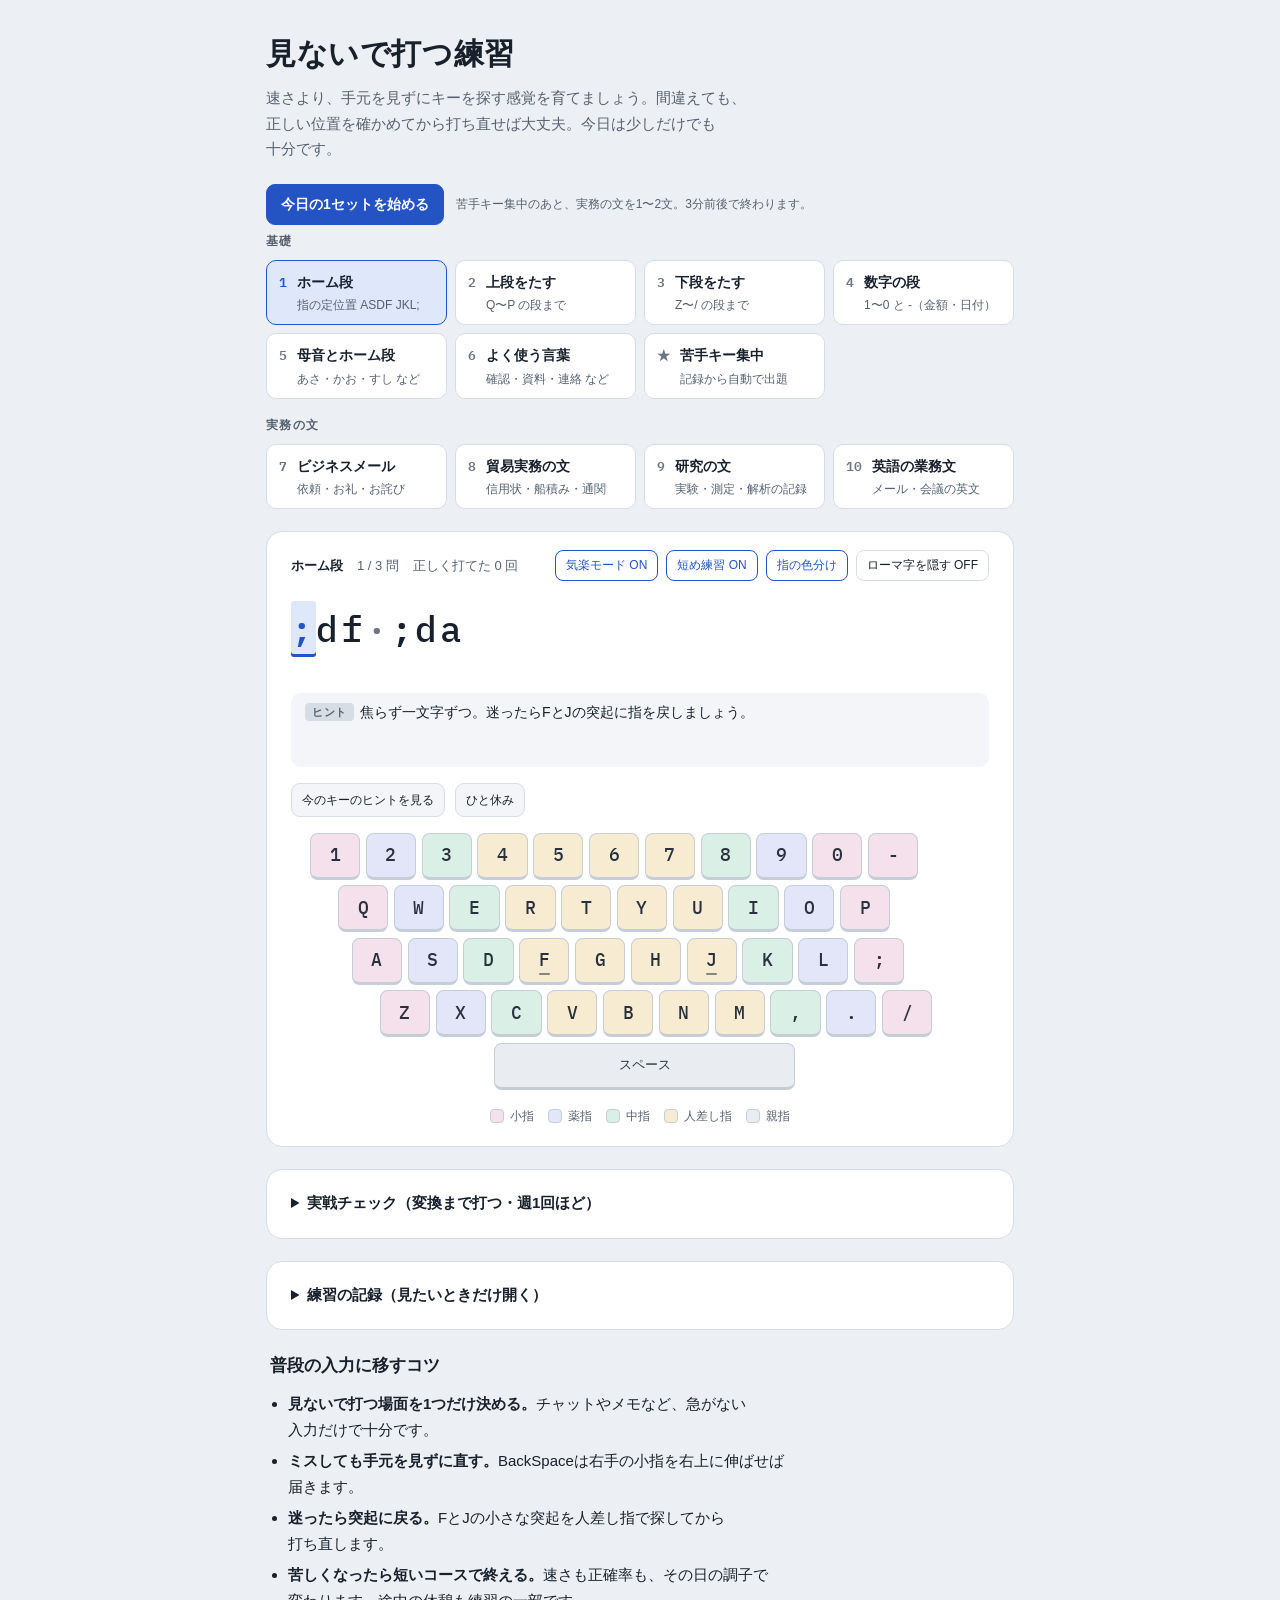
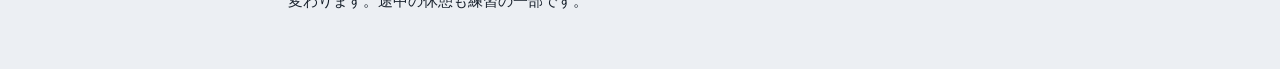
==== commit ca403519: "Add site icon (F key with home-row bump) - icon.svg for browser tabs, 32px PNG fallback, 180px apple" ====
--- a/index.html
+++ b/index.html
@@ -5,6 +5,9 @@
 <meta name="viewport" content="width=device-width,initial-scale=1">
 <title>ブラインドタッチ</title>
 <meta name="description" content="手元を見ずに打つ練習のための、個人用タイピング練習ページです。">
+<link rel="icon" href="icon.svg" type="image/svg+xml">
+<link rel="icon" href="favicon-32.png" sizes="32x32" type="image/png">
+<link rel="apple-touch-icon" href="apple-touch-icon.png">
 <link rel="preconnect" href="https://fonts.googleapis.com">
 <link rel="preconnect" href="https://fonts.gstatic.com" crossorigin>
 <link rel="stylesheet" href="https://fonts.googleapis.com/css2?family=IBM+Plex+Mono:wght@500;600&display=swap">
